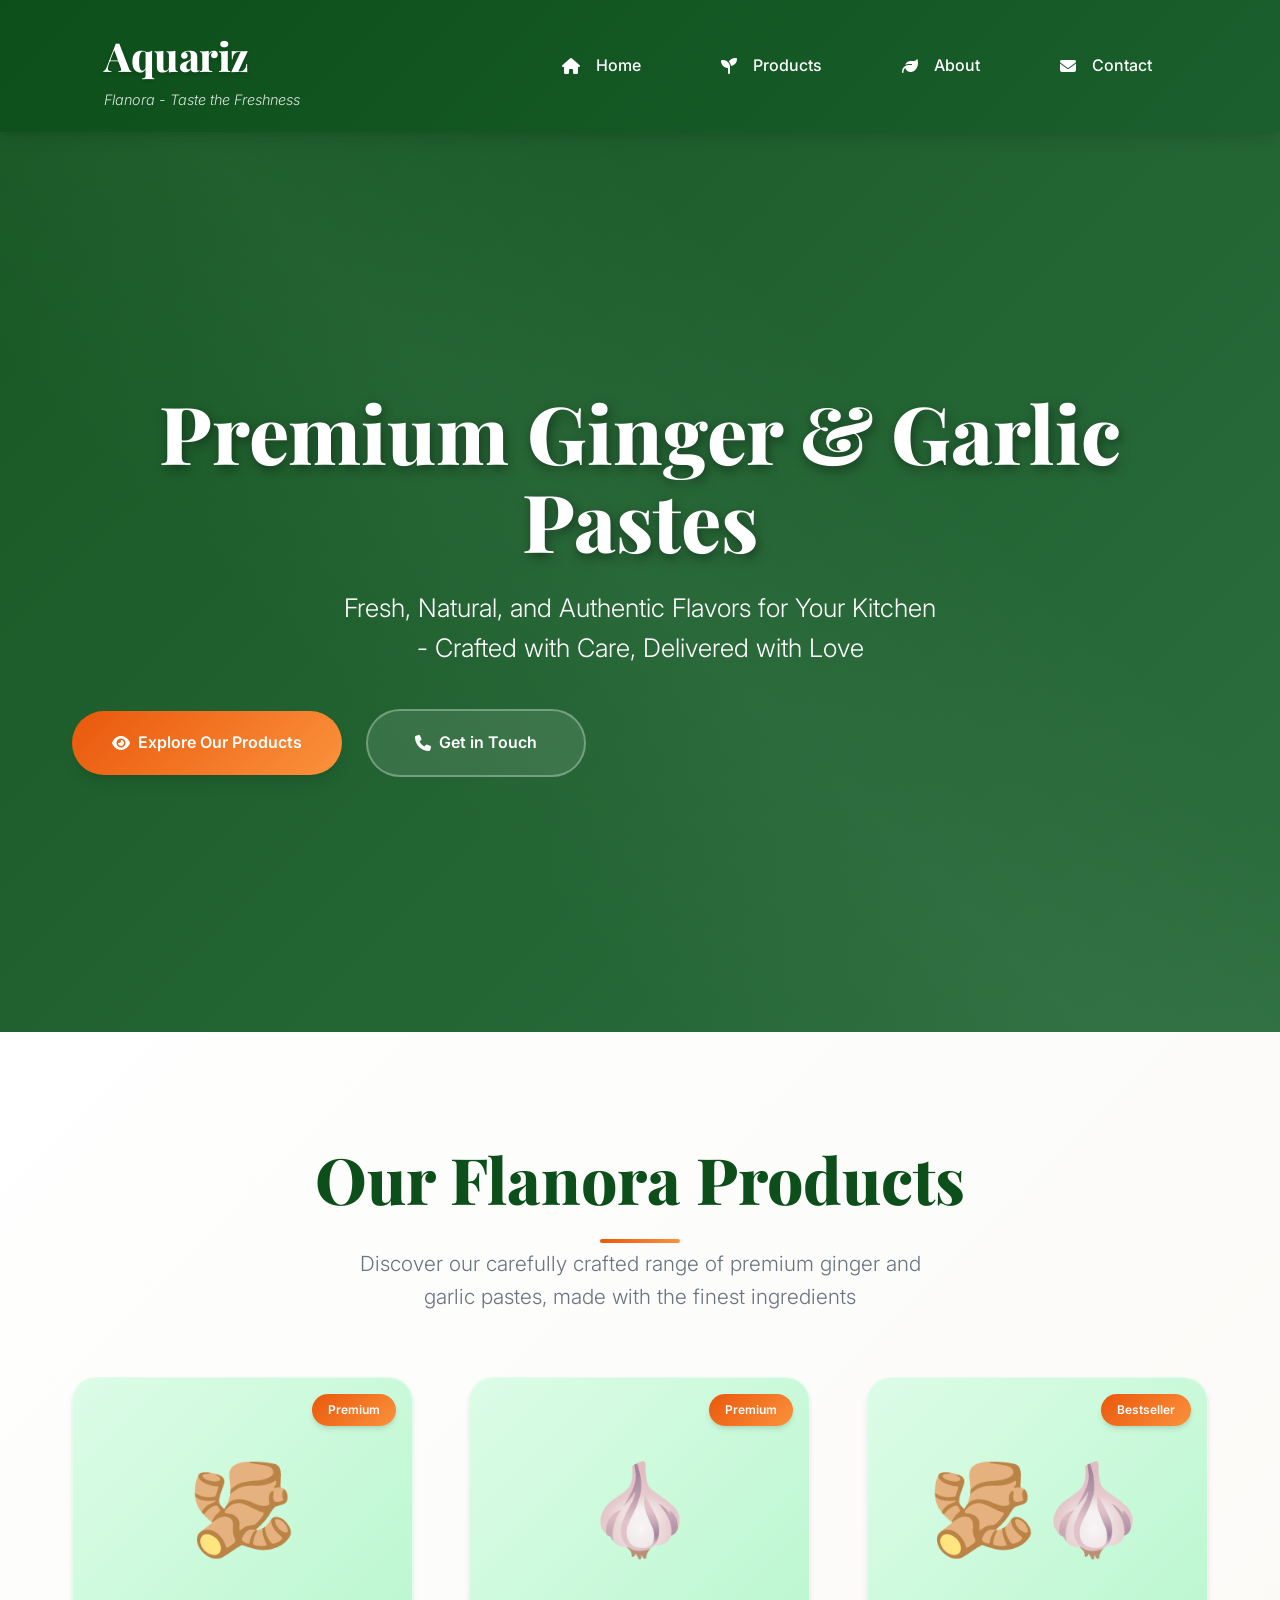
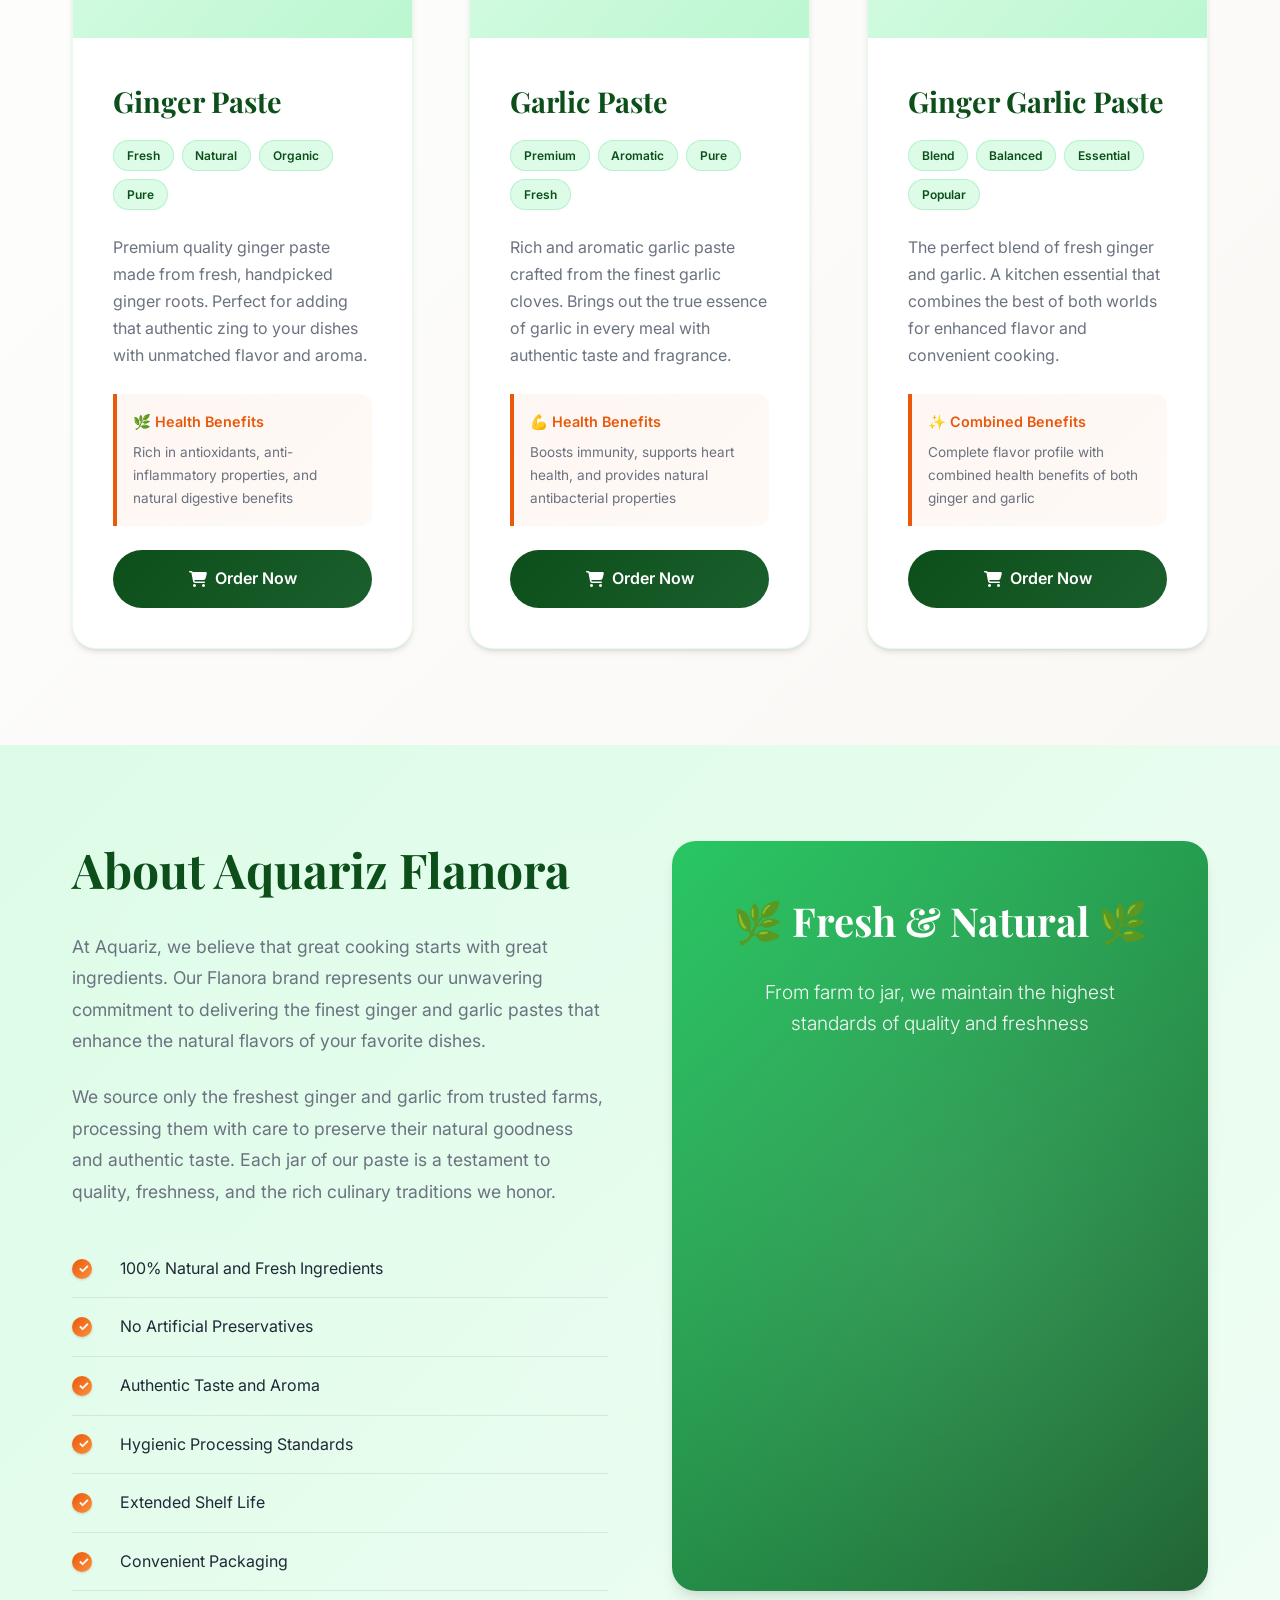
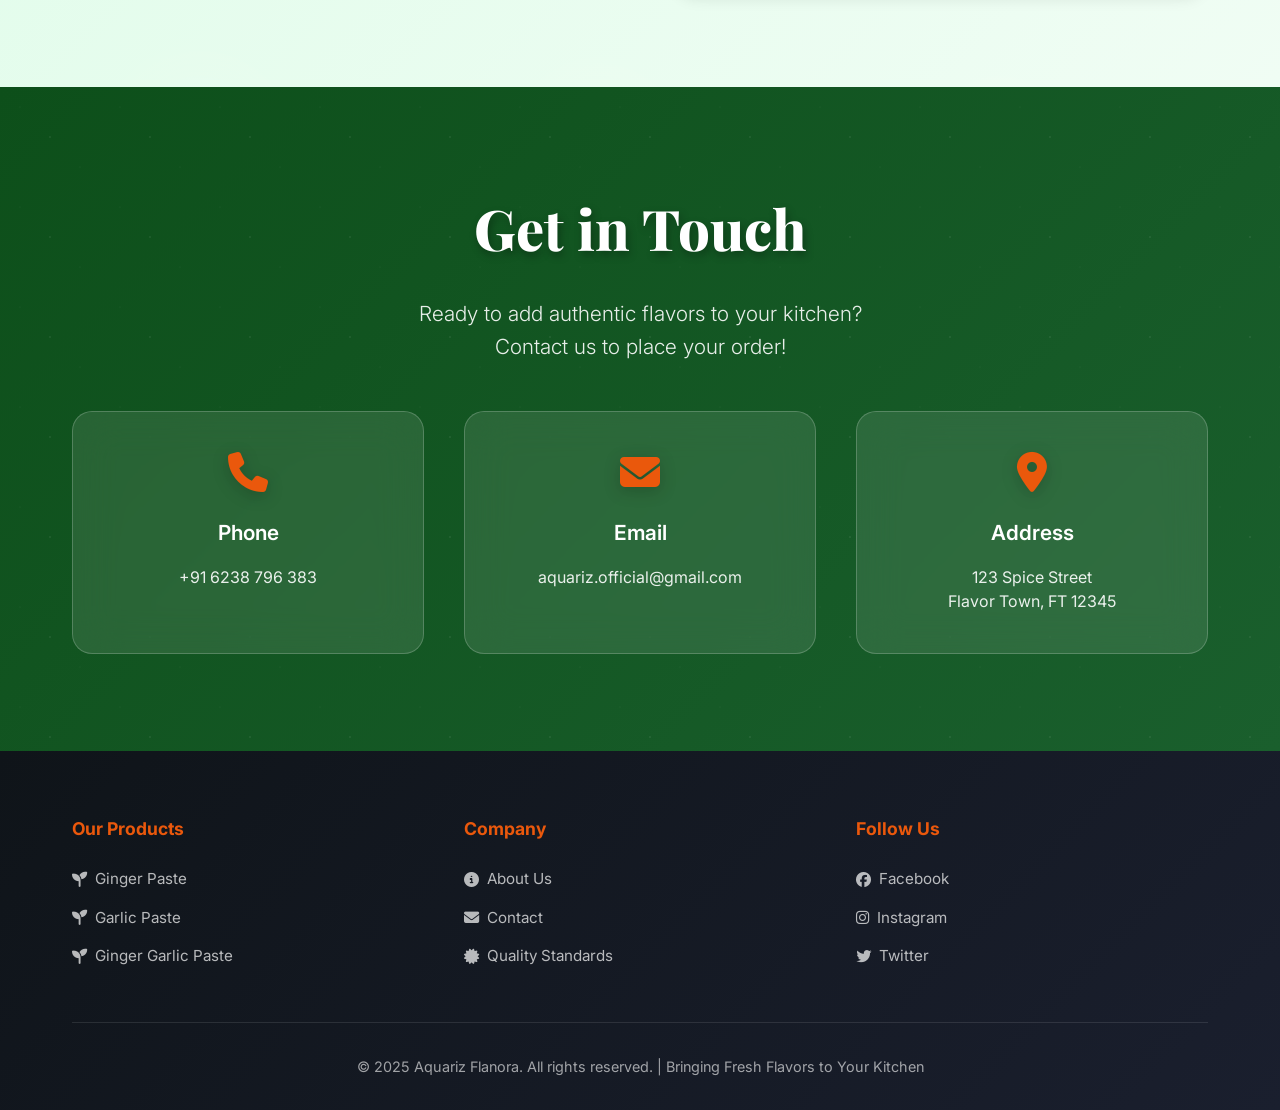
==== flanora/index.html @ c60a909b "v4" ====
<!DOCTYPE html>
<html lang="en">

<head>
    <meta charset="UTF-8">
    <meta name="viewport" content="width=device-width, initial-scale=1.0">
    <title>Aquariz Flanora - Premium Ginger & Garlic Pastes</title>
    <link
        href="https://fonts.googleapis.com/css2?family=Inter:wght@200;300;400;500;600;700;800&family=Playfair+Display:wght@400;500;600;700;800&display=swap"
        rel="stylesheet">
    <link rel="stylesheet" href="https://cdnjs.cloudflare.com/ajax/libs/font-awesome/6.5.0/css/all.min.css">
    <style>
        :root {
            --primary-green: #0d4f1a;
            --secondary-green: #1a5f2d;
            --accent-green: #22c55e;
            --light-green: #dcfce7;
            --accent-orange: #ea580c;
            --warm-orange: #fb923c;
            --warm-white: #fefffe;
            --cream: #faf8f5;
            --text-dark: #1f2937;
            --text-light: #6b7280;
            --text-muted: #9ca3af;
            --gold: #f59e0b;
            --shadow-xs: 0 1px 2px 0 rgba(0, 0, 0, 0.05);
            --shadow-sm: 0 1px 3px 0 rgba(0, 0, 0, 0.1), 0 1px 2px 0 rgba(0, 0, 0, 0.06);
            --shadow-md: 0 4px 6px -1px rgba(0, 0, 0, 0.1), 0 2px 4px -1px rgba(0, 0, 0, 0.06);
            --shadow-lg: 0 10px 15px -3px rgba(0, 0, 0, 0.1), 0 4px 6px -2px rgba(0, 0, 0, 0.05);
            --shadow-xl: 0 20px 25px -5px rgba(0, 0, 0, 0.1), 0 10px 10px -5px rgba(0, 0, 0, 0.04);
            --shadow-2xl: 0 25px 50px -12px rgba(0, 0, 0, 0.25);
            --shadow-glow: 0 0 15px rgba(34, 197, 94, 0.3);
        }

        * {
            margin: 0;
            padding: 0;
            box-sizing: border-box;
        }

        html {
            scroll-behavior: smooth;
        }

        body {
            font-family: 'Inter', -apple-system, BlinkMacSystemFont, 'Segoe UI', Roboto, sans-serif;
            font-size: 16px;
            line-height: 1.6;
            color: var(--text-dark);
            background-color: var(--warm-white);
            overflow-x: hidden;
            -webkit-font-smoothing: antialiased;
            -moz-osx-font-smoothing: grayscale;
        }

        .container {
            max-width: 1200px;
            margin: 0 auto;
            padding: 0 1rem;
        }

        /* Enhanced container sizing */
        @media (min-width: 640px) {
            .container {
                padding: 0 1.5rem;
            }
        }

        @media (min-width: 1024px) {
            .container {
                padding: 0 2rem;
            }
        }

        /* Premium Loading Screen */
        .loading-screen {
            position: fixed;
            top: 0;
            left: 0;
            width: 100vw;
            height: 100vh;
            background: linear-gradient(135deg, var(--primary-green), var(--secondary-green));
            display: flex;
            flex-direction: column;
            align-items: center;
            justify-content: center;
            z-index: 9999;
            transition: all 0.8s cubic-bezier(0.4, 0, 0.2, 1);
        }

        .loading-screen.hidden {
            opacity: 0;
            visibility: hidden;
            transform: scale(0.95);
        }

        .loading-content {
            text-align: center;
            transform: translateY(-20px);
        }

        .loading-logo {
            font-family: 'Playfair Display', serif;
            font-size: 3rem;
            font-weight: 800;
            color: white;
            margin-bottom: 0.5rem;
            animation: logoFloat 3s ease-in-out infinite;
        }

        .loading-tagline {
            font-size: 1.1rem;
            color: rgba(255, 255, 255, 0.9);
            margin-bottom: 2rem;
            font-style: italic;
            font-weight: 300;
        }

        .loading-spinner {
            width: 60px;
            height: 60px;
            border: 4px solid rgba(255, 255, 255, 0.2);
            border-top: 4px solid var(--accent-orange);
            border-radius: 50%;
            animation: spin 1s linear infinite;
            margin: 0 auto;
        }

        @keyframes spin {
            0% {
                transform: rotate(0deg);
            }

            100% {
                transform: rotate(360deg);
            }
        }

        @keyframes logoFloat {

            0%,
            100% {
                transform: translateY(0px);
            }

            50% {
                transform: translateY(-10px);
            }
        }

        /* Ultra-Premium Header */
        header {
            background: linear-gradient(135deg, var(--primary-green), var(--secondary-green));
            position: sticky;
            top: 0;
            z-index: 1000;
            box-shadow: var(--shadow-lg);
            backdrop-filter: blur(10px);
            transition: all 0.3s cubic-bezier(0.4, 0, 0.2, 1);
        }

        .header-container {
            display: flex;
            justify-content: space-between;
            align-items: center;
            padding: 1rem;
            min-height: 80px;
        }

        .logo-section {
            flex: 1;
            transition: transform 0.3s ease;
        }

        .logo-section:hover {
            transform: scale(1.02);
        }

        .logo {
            font-family: 'Playfair Display', serif;
            font-size: 1.8rem;
            font-weight: 800;
            color: white;
            text-decoration: none;
            letter-spacing: -0.5px;
            transition: all 0.3s ease;
            text-shadow: 0 2px 4px rgba(0, 0, 0, 0.2);
        }

        .brand-tagline {
            font-size: 0.7rem;
            color: rgba(255, 255, 255, 0.85);
            font-weight: 300;
            margin-top: 0.2rem;
            line-height: 1.2;
            font-style: italic;
        }

        /* Advanced Mobile Navigation */
        .nav-toggle {
            display: flex;
            flex-direction: column;
            justify-content: space-between;
            width: 32px;
            height: 24px;
            background: none;
            border: none;
            cursor: pointer;
            padding: 0;
            z-index: 1001;
            transition: transform 0.3s ease;
        }

        .nav-toggle:hover {
            transform: scale(1.1);
        }

        .nav-toggle span {
            display: block;
            height: 3px;
            width: 100%;
            background: white;
            border-radius: 3px;
            transition: all 0.3s cubic-bezier(0.4, 0, 0.2, 1);
            transform-origin: center;
        }

        .nav-toggle.active span:nth-child(1) {
            transform: rotate(45deg) translate(6px, 6px);
        }

        .nav-toggle.active span:nth-child(2) {
            opacity: 0;
            transform: scale(0);
        }

        .nav-toggle.active span:nth-child(3) {
            transform: rotate(-45deg) translate(6px, -6px);
        }

        .nav-menu {
            position: fixed;
            top: 0;
            right: -100%;
            width: 100%;
            height: 100vh;
            background: linear-gradient(135deg, var(--primary-green), var(--secondary-green));
            display: flex;
            flex-direction: column;
            justify-content: center;
            align-items: center;
            list-style: none;
            transition: right 0.4s cubic-bezier(0.4, 0, 0.2, 1);
            z-index: 1000;
        }

        .nav-menu.active {
            right: 0;
        }

        .nav-menu li {
            margin: 2rem 0;
            opacity: 0;
            transform: translateX(50px);
            transition: all 0.3s ease;
        }

        .nav-menu.active li {
            opacity: 1;
            transform: translateX(0);
        }

        .nav-menu.active li:nth-child(1) {
            transition-delay: 0.1s;
        }

        .nav-menu.active li:nth-child(2) {
            transition-delay: 0.2s;
        }

        .nav-menu.active li:nth-child(3) {
            transition-delay: 0.3s;
        }

        .nav-menu.active li:nth-child(4) {
            transition-delay: 0.4s;
        }

        .nav-menu a {
            color: white;
            text-decoration: none;
            font-size: 1.5rem;
            font-weight: 500;
            padding: 1rem 2rem;
            border-radius: 16px;
            transition: all 0.3s ease;
            display: flex;
            align-items: center;
            gap: 1rem;
            position: relative;
            overflow: hidden;
        }

        .nav-menu a::before {
            content: '';
            position: absolute;
            top: 0;
            left: -100%;
            width: 100%;
            height: 100%;
            background: linear-gradient(90deg, transparent, rgba(255, 255, 255, 0.1), transparent);
            transition: left 0.5s ease;
        }

        .nav-menu a:hover::before {
            left: 100%;
        }

        .nav-menu a:hover {
            background: rgba(255, 255, 255, 0.1);
            transform: translateX(10px) scale(1.05);
            box-shadow: var(--shadow-glow);
        }

        /* Desktop Navigation */
        @media (min-width: 1024px) {
            .header-container {
                padding: 1.5rem 2rem;
            }

            .logo {
                font-size: 2.5rem;
            }

            .brand-tagline {
                font-size: 0.9rem;
            }

            .nav-toggle {
                display: none;
            }

            .nav-menu {
                position: static;
                width: auto;
                height: auto;
                background: none;
                flex-direction: row;
                justify-content: flex-end;
                gap: 2rem;
            }

            .nav-menu li {
                margin: 0;
                opacity: 1;
                transform: none;
            }

            .nav-menu a {
                font-size: 1rem;
                padding: 0.8rem 1.5rem;
            }

            .nav-menu a:hover {
                transform: translateY(-2px);
            }
        }

        /* Hero Section - Ultra Premium */
        .hero {
            background: linear-gradient(135deg, rgba(13, 79, 26, 0.95), rgba(26, 95, 45, 0.9)),
                url('data:image/svg+xml,<svg xmlns="http://www.w3.org/2000/svg" viewBox="0 0 1200 800"><defs><radialGradient id="hero1" cx="30%" cy="30%" r="40%"><stop offset="0%" style="stop-color:%23ffffff;stop-opacity:0.2" /><stop offset="100%" style="stop-color:%23ffffff;stop-opacity:0" /></radialGradient><radialGradient id="hero2" cx="70%" cy="70%" r="50%"><stop offset="0%" style="stop-color:%23ffffff;stop-opacity:0.15" /><stop offset="100%" style="stop-color:%23ffffff;stop-opacity:0" /></radialGradient><pattern id="organic" width="200" height="200" patternUnits="userSpaceOnUse"><circle cx="100" cy="100" r="2" fill="%23ffffff" opacity="0.1"/><circle cx="50" cy="50" r="1.5" fill="%23ffffff" opacity="0.08"/><circle cx="150" cy="150" r="1.5" fill="%23ffffff" opacity="0.08"/><circle cx="30" cy="170" r="1" fill="%23ffffff" opacity="0.06"/><circle cx="170" cy="30" r="1" fill="%23ffffff" opacity="0.06"/></pattern></defs><rect width="1200" height="800" fill="%23dcfce7"/><rect fill="url(%23organic)" width="1200" height="800"/><ellipse cx="300" cy="200" rx="150" ry="120" fill="url(%23hero1)"/><ellipse cx="900" cy="600" rx="200" ry="160" fill="url(%23hero2)"/><ellipse cx="1100" cy="300" rx="100" ry="80" fill="url(%23hero1)"/></svg>');
            background-size: cover;
            background-position: center;
            color: white;
            min-height: 100vh;
            display: flex;
            align-items: center;
            position: relative;
            overflow: hidden;
        }

        .hero::before {
            content: '';
            position: absolute;
            top: 0;
            left: 0;
            right: 0;
            bottom: 0;
            background: linear-gradient(45deg, transparent 30%, rgba(255, 255, 255, 0.03) 50%, transparent 70%);
            animation: heroShimmer 6s infinite ease-in-out;
        }

        @keyframes heroShimmer {
            0% {
                transform: translateX(-100%) skewX(-15deg);
            }

            100% {
                transform: translateX(100%) skewX(-15deg);
            }
        }

        .hero-content {
            position: relative;
            z-index: 2;
            text-align: center;
            padding: 2rem 0;
        }

        .hero-title {
            font-family: 'Playfair Display', serif;
            font-size: 2.8rem;
            font-weight: 800;
            margin-bottom: 1.5rem;
            line-height: 1.1;
            text-shadow: 2px 4px 12px rgba(0, 0, 0, 0.4);
            animation: fadeInUp 1.2s cubic-bezier(0.4, 0, 0.2, 1);
        }

        .hero-subtitle {
            font-size: 1.2rem;
            font-weight: 300;
            margin-bottom: 2.5rem;
            opacity: 0.95;
            line-height: 1.6;
            max-width: 600px;
            margin-left: auto;
            margin-right: auto;
            animation: fadeInUp 1.2s cubic-bezier(0.4, 0, 0.2, 1) 0.3s both;
        }

        @keyframes fadeInUp {
            from {
                opacity: 0;
                transform: translateY(50px);
            }

            to {
                opacity: 1;
                transform: translateY(0);
            }
        }

        .hero-buttons {
            display: flex;
            flex-direction: column;
            gap: 1rem;
            align-items: center;
            animation: fadeInUp 1.2s cubic-bezier(0.4, 0, 0.2, 1) 0.6s both;
        }

        .btn {
            display: inline-flex;
            align-items: center;
            justify-content: center;
            gap: 0.5rem;
            padding: 1.2rem 2.5rem;
            border-radius: 50px;
            text-decoration: none;
            font-weight: 600;
            font-size: 1rem;
            transition: all 0.3s cubic-bezier(0.4, 0, 0.2, 1);
            min-width: 220px;
            text-align: center;
            position: relative;
            overflow: hidden;
        }

        .btn::before {
            content: '';
            position: absolute;
            top: 0;
            left: -100%;
            width: 100%;
            height: 100%;
            background: linear-gradient(90deg, transparent, rgba(255, 255, 255, 0.2), transparent);
            transition: left 0.5s ease;
        }

        .btn:hover::before {
            left: 100%;
        }

        .btn-primary {
            background: linear-gradient(135deg, var(--accent-orange), var(--warm-orange));
            color: white;
            box-shadow: var(--shadow-lg);
        }

        .btn-primary:hover {
            transform: translateY(-4px);
            box-shadow: var(--shadow-2xl);
        }

        .btn-secondary {
            background: rgba(255, 255, 255, 0.1);
            color: white;
            border: 2px solid rgba(255, 255, 255, 0.3);
            backdrop-filter: blur(15px);
        }

        .btn-secondary:hover {
            background: rgba(255, 255, 255, 0.2);
            transform: translateY(-4px);
            box-shadow: var(--shadow-lg);
        }

        /* Responsive Hero */
        @media (min-width: 640px) {
            .hero-title {
                font-size: 3.8rem;
            }

            .hero-subtitle {
                font-size: 1.4rem;
            }

            .hero-buttons {
                flex-direction: row;
                gap: 1.5rem;
            }
        }

        @media (min-width: 1024px) {
            .hero-title {
                font-size: 5rem;
            }

            .hero-subtitle {
                font-size: 1.6rem;
            }
        }

        /* Ultra-Premium Products Section */
        .products {
            padding: 5rem 0;
            background: linear-gradient(135deg, var(--warm-white) 0%, var(--cream) 100%);
            position: relative;
        }

        .products::before {
            content: '';
            position: absolute;
            top: 0;
            left: 0;
            right: 0;
            bottom: 0;
            background: url('data:image/svg+xml,<svg xmlns="http://www.w3.org/2000/svg" viewBox="0 0 100 100"><circle cx="50" cy="50" r="0.5" fill="%23dcfce7" opacity="0.5"/></svg>');
            background-size: 100px 100px;
            pointer-events: none;
        }

        .section-header {
            text-align: center;
            margin-bottom: 4rem;
            position: relative;
            z-index: 2;
        }

        .section-title {
            font-family: 'Playfair Display', serif;
            font-size: 2.8rem;
            font-weight: 800;
            color: var(--primary-green);
            margin-bottom: 1rem;
            position: relative;
            display: inline-block;
        }

        .section-title::after {
            content: '';
            position: absolute;
            bottom: -12px;
            left: 50%;
            transform: translateX(-50%);
            width: 80px;
            height: 4px;
            background: linear-gradient(90deg, var(--accent-orange), var(--warm-orange));
            border-radius: 2px;
        }

        .section-subtitle {
            font-size: 1.2rem;
            color: var(--text-light);
            font-weight: 300;
            line-height: 1.6;
            max-width: 600px;
            margin: 0 auto;
        }

        .product-grid {
            display: grid;
            grid-template-columns: 1fr;
            gap: 2.5rem;
            margin-top: 4rem;
            position: relative;
            z-index: 2;
        }

        .product-card {
            background: white;
            border-radius: 24px;
            padding: 0;
            box-shadow: var(--shadow-md);
            transition: all 0.4s cubic-bezier(0.4, 0, 0.2, 1);
            overflow: hidden;
            border: 1px solid rgba(220, 252, 231, 0.8);
            position: relative;
            transform: translateY(0);
        }

        .product-card::before {
            content: '';
            position: absolute;
            top: 0;
            left: 0;
            right: 0;
            bottom: 0;
            background: linear-gradient(45deg, transparent 30%, rgba(255, 255, 255, 0.8) 50%, transparent 70%);
            opacity: 0;
            transition: opacity 0.4s ease;
        }

        .product-card:hover {
            transform: translateY(-15px) scale(1.02);
            box-shadow: var(--shadow-2xl);
        }

        .product-card:hover::before {
            opacity: 1;
        }

        .product-image {
            height: 220px;
            background: linear-gradient(135deg, var(--light-green), #bbf7d0);
            display: flex;
            align-items: center;
            justify-content: center;
            font-size: 4.5rem;
            position: relative;
            overflow: hidden;
        }

        .product-image::after {
            content: '';
            position: absolute;
            top: 0;
            left: 0;
            right: 0;
            bottom: 0;
            background: radial-gradient(circle at center, rgba(255, 255, 255, 0.1) 0%, transparent 70%);
            opacity: 0;
            transition: opacity 0.3s ease;
        }

        .product-card:hover .product-image::after {
            opacity: 1;
        }

        .quality-badge {
            position: absolute;
            top: 1rem;
            right: 1rem;
            background: linear-gradient(135deg, var(--accent-orange), var(--warm-orange));
            color: white;
            padding: 0.4rem 1rem;
            border-radius: 20px;
            font-size: 0.75rem;
            font-weight: 600;
            z-index: 3;
            box-shadow: var(--shadow-md);
            animation: badgePulse 2s infinite;
        }

        @keyframes badgePulse {

            0%,
            100% {
                transform: scale(1);
            }

            50% {
                transform: scale(1.05);
            }
        }

        .product-content {
            padding: 2.5rem;
        }

        .product-card h3 {
            font-family: 'Playfair Display', serif;
            font-size: 1.8rem;
            font-weight: 700;
            color: var(--primary-green);
            margin-bottom: 1rem;
        }

        .product-features {
            display: flex;
            gap: 0.5rem;
            margin-bottom: 1.5rem;
            flex-wrap: wrap;
        }

        .feature-tag {
            background: var(--light-green);
            color: var(--primary-green);
            padding: 0.3rem 0.8rem;
            border-radius: 20px;
            font-size: 0.75rem;
            font-weight: 600;
            border: 1px solid rgba(34, 197, 94, 0.2);
            transition: all 0.3s ease;
        }

        .feature-tag:hover {
            background: var(--accent-green);
            color: white;
            transform: scale(1.05);
        }

        .product-card p {
            color: var(--text-light);
            line-height: 1.7;
            margin-bottom: 1.5rem;
            font-size: 1rem;
        }

        .ingredient-highlight {
            background: linear-gradient(135deg, rgba(234, 88, 12, 0.05), rgba(251, 146, 60, 0.05));
            border-left: 4px solid var(--accent-orange);
            padding: 1rem;
            margin: 1.5rem 0;
            border-radius: 0 12px 12px 0;
            transition: all 0.3s ease;
        }

        .ingredient-highlight:hover {
            background: linear-gradient(135deg, rgba(234, 88, 12, 0.1), rgba(251, 146, 60, 0.1));
            transform: translateX(5px);
        }

        .ingredient-highlight h5 {
            color: var(--accent-orange);
            font-weight: 600;
            margin-bottom: 0.5rem;
            font-size: 0.9rem;
        }

        .ingredient-highlight p {
            font-size: 0.85rem;
            color: var(--text-light);
            margin: 0;
        }

        .btn-product {
            background: linear-gradient(135deg, var(--primary-green), var(--secondary-green));
            color: white;
            padding: 1rem 2rem;
            border-radius: 50px;
            text-decoration: none;
            font-weight: 600;
            font-size: 1rem;
            transition: all 0.3s cubic-bezier(0.4, 0, 0.2, 1);
            display: inline-flex;
            align-items: center;
            gap: 0.5rem;
            width: 100%;
            justify-content: center;
            position: relative;
            overflow: hidden;
        }

        .btn-product::before {
            content: '';
            position: absolute;
            top: 0;
            left: -100%;
            width: 100%;
            height: 100%;
            background: linear-gradient(90deg, transparent, rgba(255, 255, 255, 0.2), transparent);
            transition: left 0.5s ease;
        }

        .btn-product:hover::before {
            left: 100%;
        }

        .btn-product:hover {
            transform: translateY(-3px);
            box-shadow: var(--shadow-lg);
        }

        /* Responsive Products */
        @media (min-width: 768px) {
            .products {
                padding: 6rem 0;
            }

            .product-grid {
                grid-template-columns: repeat(2, 1fr);
                gap: 3rem;
            }

            .product-image {
                height: 240px;
                font-size: 5rem;
            }

            .section-title {
                font-size: 3.5rem;
            }

            .section-subtitle {
                font-size: 1.3rem;
            }
        }

        @media (min-width: 1024px) {
            .product-grid {
                grid-template-columns: repeat(3, 1fr);
                gap: 3.5rem;
            }

            .product-image {
                height: 260px;
                font-size: 5.5rem;
            }

            .section-title {
                font-size: 4rem;
            }
        }

        /* Premium About Section */
        .about {
            padding: 5rem 0;
            background: linear-gradient(135deg, var(--light-green) 0%, #f0fdf4 100%);
            position: relative;
        }

        .about::before {
            content: '';
            position: absolute;
            top: 0;
            left: 0;
            right: 0;
            bottom: 0;
            background: url('data:image/svg+xml,<svg xmlns="http://www.w3.org/2000/svg" viewBox="0 0 200 200"><defs><radialGradient id="about-bg" cx="50%" cy="50%" r="50%"><stop offset="0%" style="stop-color:%23ffffff;stop-opacity:0.1" /><stop offset="100%" style="stop-color:%23ffffff;stop-opacity:0" /></radialGradient></defs><circle cx="100" cy="100" r="80" fill="url(%23about-bg)"/></svg>');
            background-size: 400px 400px;
            opacity: 0.5;
        }

        .about-content {
            display: grid;
            grid-template-columns: 1fr;
            gap: 3rem;
            position: relative;
            z-index: 2;
        }

        .about-text h3 {
            font-family: 'Playfair Display', serif;
            font-size: 2.5rem;
            color: var(--primary-green);
            margin-bottom: 2rem;
            line-height: 1.2;
        }

        .about-text p {
            font-size: 1.1rem;
            color: var(--text-light);
            line-height: 1.8;
            margin-bottom: 1.5rem;
        }

        .features-list {
            list-style: none;
            margin-top: 2rem;
        }

        .features-list li {
            padding: 1rem 0;
            position: relative;
            padding-left: 3rem;
            font-size: 1rem;
            color: var(--text-dark);
            border-bottom: 1px solid rgba(13, 79, 26, 0.1);
            transition: all 0.3s ease;
        }

        .features-list li:hover {
            background: rgba(255, 255, 255, 0.5);
            padding-left: 3.5rem;
        }

        .features-list li:before {
            content: "";
            position: absolute;
            left: 0;
            top: 50%;
            transform: translateY(-50%);
            width: 20px;
            height: 20px;
            background: linear-gradient(135deg, var(--accent-orange), var(--warm-orange));
            border-radius: 50%;
            box-shadow: var(--shadow-sm);
        }

        .features-list li:after {
            content: "✓";
            position: absolute;
            left: 6px;
            top: 50%;
            transform: translateY(-50%);
            color: white;
            font-weight: bold;
            font-size: 0.8rem;
        }

        .about-visual {
            background: linear-gradient(135deg, var(--accent-green), var(--secondary-green));
            border-radius: 24px;
            padding: 3rem;
            text-align: center;
            color: white;
            position: relative;
            overflow: hidden;
            box-shadow: var(--shadow-lg);
        }

        .about-visual::before {
            content: '';
            position: absolute;
            top: -50%;
            left: -50%;
            width: 200%;
            height: 200%;
            background: radial-gradient(circle, rgba(255, 255, 255, 0.1) 0%, transparent 70%);
            animation: visualPulse 6s ease-in-out infinite;
        }

        @keyframes visualPulse {

            0%,
            100% {
                opacity: 0.3;
                transform: scale(1);
            }

            50% {
                opacity: 0.6;
                transform: scale(1.1);
            }
        }

        .about-visual h4 {
            font-family: 'Playfair Display', serif;
            font-size: 2.5rem;
            margin-bottom: 1.5rem;
            position: relative;
            z-index: 2;
        }

        .about-visual p {
            font-size: 1.2rem;
            font-weight: 300;
            position: relative;
            z-index: 2;
            opacity: 0.95;
        }

        /* Responsive About */
        @media (min-width: 768px) {
            .about {
                padding: 6rem 0;
            }

            .about-content {
                grid-template-columns: 1fr 1fr;
                gap: 4rem;
            }

            .about-text h3 {
                font-size: 3rem;
            }
        }

        /* Ultra-Premium Contact Section */
        .contact {
            padding: 5rem 0;
            background: linear-gradient(135deg, var(--primary-green) 0%, var(--secondary-green) 100%);
            color: white;
            position: relative;
            overflow: hidden;
        }

        .contact::before {
            content: '';
            position: absolute;
            top: 0;
            left: 0;
            right: 0;
            bottom: 0;
            background: url('data:image/svg+xml,<svg xmlns="http://www.w3.org/2000/svg" viewBox="0 0 100 100"><circle cx="50" cy="50" r="1" fill="white" opacity="0.08"/><circle cx="20" cy="20" r="0.5" fill="white" opacity="0.06"/><circle cx="80" cy="80" r="0.5" fill="white" opacity="0.06"/></svg>');
            background-size: 100px 100px;
            animation: contactBg 20s linear infinite;
        }

        @keyframes contactBg {
            0% {
                transform: translate(0, 0);
            }

            100% {
                transform: translate(100px, 100px);
            }
        }

        .contact-content {
            position: relative;
            z-index: 2;
            text-align: center;
        }

        .contact-title {
            font-family: 'Playfair Display', serif;
            font-size: 3rem;
            font-weight: 800;
            margin-bottom: 1.5rem;
            text-shadow: 2px 4px 8px rgba(0, 0, 0, 0.3);
        }

        .contact-subtitle {
            font-size: 1.2rem;
            margin-bottom: 3rem;
            opacity: 0.9;
            font-weight: 300;
            max-width: 500px;
            margin-left: auto;
            margin-right: auto;
        }

        .contact-grid {
            display: grid;
            grid-template-columns: 1fr;
            gap: 2rem;
            margin-top: 3rem;
        }

        .contact-card {
            background: rgba(255, 255, 255, 0.1);
            backdrop-filter: blur(20px);
            border-radius: 20px;
            padding: 2.5rem;
            border: 1px solid rgba(255, 255, 255, 0.2);
            transition: all 0.3s cubic-bezier(0.4, 0, 0.2, 1);
            text-align: center;
            position: relative;
            overflow: hidden;
        }

        .contact-card::before {
            content: '';
            position: absolute;
            top: 0;
            left: -100%;
            width: 100%;
            height: 100%;
            background: linear-gradient(90deg, transparent, rgba(255, 255, 255, 0.1), transparent);
            transition: left 0.5s ease;
        }

        .contact-card:hover::before {
            left: 100%;
        }

        .contact-card:hover {
            transform: translateY(-8px);
            background: rgba(255, 255, 255, 0.15);
            box-shadow: var(--shadow-lg);
        }

        .contact-card i {
            font-size: 2.5rem;
            color: var(--accent-orange);
            margin-bottom: 1.5rem;
            filter: drop-shadow(0 4px 8px rgba(0, 0, 0, 0.2));
        }

        .contact-card h4 {
            font-size: 1.3rem;
            margin-bottom: 1rem;
            font-weight: 600;
        }

        .contact-card p {
            font-size: 1rem;
            opacity: 0.9;
            line-height: 1.5;
        }

        /* Responsive Contact */
        @media (min-width: 640px) {
            .contact-grid {
                grid-template-columns: repeat(2, 1fr);
            }
        }

        @media (min-width: 1024px) {
            .contact {
                padding: 6rem 0;
            }

            .contact-title {
                font-size: 3.5rem;
            }

            .contact-subtitle {
                font-size: 1.3rem;
            }

            .contact-grid {
                grid-template-columns: repeat(3, 1fr);
                gap: 2.5rem;
            }
        }

        /* Premium Footer */
        footer {
            background: linear-gradient(135deg, #0f1419, #1a1f2e);
            color: white;
            padding: 4rem 0 2rem;
            position: relative;
        }

        .footer-content {
            display: grid;
            grid-template-columns: 1fr;
            gap: 2.5rem;
            margin-bottom: 2.5rem;
        }

        .footer-section h4 {
            color: var(--accent-orange);
            margin-bottom: 1.5rem;
            font-weight: 700;
            font-size: 1.1rem;
        }

        .footer-section ul {
            list-style: none;
        }

        .footer-section ul li {
            margin-bottom: 0.8rem;
        }

        .footer-section ul li a {
            color: rgba(255, 255, 255, 0.7);
            text-decoration: none;
            transition: all 0.3s ease;
            font-size: 0.95rem;
            display: inline-flex;
            align-items: center;
            gap: 0.5rem;
        }

        .footer-section ul li a:hover {
            color: white;
            transform: translateX(5px);
        }

        .footer-bottom {
            border-top: 1px solid rgba(255, 255, 255, 0.1);
            padding-top: 2rem;
            text-align: center;
            font-size: 0.9rem;
            color: rgba(255, 255, 255, 0.6);
        }

        /* Responsive Footer */
        @media (min-width: 768px) {
            .footer-content {
                grid-template-columns: repeat(3, 1fr);
            }
        }

        /* Scroll animations */
        .scroll-reveal {
            opacity: 0;
            transform: translateY(40px);
            transition: all 0.8s cubic-bezier(0.4, 0, 0.2, 1);
        }

        .scroll-reveal.revealed {
            opacity: 1;
            transform: translateY(0);
        }

        /* Performance optimizations */
        .product-card,
        .contact-card,
        .btn {
            will-change: transform;
        }

        /* Accessibility improvements */
        @media (prefers-reduced-motion: reduce) {

            *,
            *::before,
            *::after {
                animation-duration: 0.01ms !important;
                animation-iteration-count: 1 !important;
                transition-duration: 0.01ms !important;
            }
        }

        /* Enhanced touch targets for mobile */
        @media (max-width: 768px) {

            .btn,
            .btn-product,
            .nav-menu a,
            .feature-tag {
                min-height: 44px;
                min-width: 44px;
            }
        }

        /* Floating action button for mobile */
        .fab-contact {
            position: fixed;
            bottom: 2rem;
            right: 2rem;
            width: 60px;
            height: 60px;
            background: linear-gradient(135deg, var(--accent-orange), var(--warm-orange));
            border-radius: 50%;
            display: flex;
            align-items: center;
            justify-content: center;
            color: white;
            font-size: 1.5rem;
            box-shadow: var(--shadow-lg);
            z-index: 100;
            transition: all 0.3s ease;
            animation: fabPulse 2s infinite;
        }

        .fab-contact:hover {
            transform: scale(1.1);
            box-shadow: var(--shadow-2xl);
        }

        @keyframes fabPulse {

            0%,
            100% {
                transform: scale(1);
            }

            50% {
                transform: scale(1.05);
            }
        }

        @media (min-width: 1024px) {
            .fab-contact {
                display: none;
            }
        }
    </style>
</head>

<body>
    <!-- Premium Loading Screen -->
    <div class="loading-screen" id="loadingScreen">
        <div class="loading-content">
            <div class="loading-logo">Flanora</div>
            <div class="loading-tagline">Taste the Freshness</div>
            <div class="loading-spinner"></div>
        </div>
    </div>

    <!-- Ultra-Premium Header -->
    <header>
        <div class="container">
            <div class="header-container">
                <div class="logo-section">
                    <a href="#home" class="logo">Aquariz</a>
                    <div class="brand-tagline">Flanora - Taste the Freshness</div>
                </div>

                <button class="nav-toggle" id="navToggle" aria-label="Toggle navigation">
                    <span></span>
                    <span></span>
                    <span></span>
                </button>

                <nav>
                    <ul class="nav-menu" id="navMenu">
                        <li><a href="../index.html"><i class="fas fa-home"></i> Home</a></li>
                        <li><a href="#products"><i class="fas fa-seedling"></i> Products</a></li>
                        <li><a href="#about"><i class="fas fa-leaf"></i> About</a></li>
                        <li><a href="#contact"><i class="fas fa-envelope"></i> Contact</a></li>
                    </ul>
                </nav>
            </div>
        </div>
    </header>

    <!-- Hero Section -->
    <section class="hero" id="home">
        <div class="container">
            <div class="hero-content">
                <h1 class="hero-title">Premium Ginger & Garlic Pastes</h1>
                <p class="hero-subtitle">Fresh, Natural, and Authentic Flavors for Your Kitchen - Crafted with Care,
                    Delivered with Love</p>
                <div class="hero-buttons">
                    <a href="#products" class="btn btn-primary">
                        <i class="fas fa-eye"></i> Explore Our Products
                    </a>
                    <a href="#contact" class="btn btn-secondary">
                        <i class="fas fa-phone"></i> Get in Touch
                    </a>
                </div>
            </div>
        </div>
    </section>

    <!-- Ultra-Premium Products Section -->
    <section class="products" id="products">
        <div class="container">
            <div class="section-header scroll-reveal">
                <h2 class="section-title">Our Flanora Products</h2>
                <p class="section-subtitle">Discover our carefully crafted range of premium ginger and garlic pastes,
                    made with the finest ingredients</p>
            </div>

            <div class="product-grid">
                <div class="product-card scroll-reveal">
                    <div class="quality-badge">Premium</div>
                    <div class="product-image">🫚</div>
                    <div class="product-content">
                        <h3>Ginger Paste</h3>
                        <div class="product-features">
                            <span class="feature-tag">Fresh</span>
                            <span class="feature-tag">Natural</span>
                            <span class="feature-tag">Organic</span>
                            <span class="feature-tag">Pure</span>
                        </div>
                        <p>Premium quality ginger paste made from fresh, handpicked ginger roots. Perfect for adding
                            that authentic zing to your dishes with unmatched flavor and aroma.</p>

                        <div class="ingredient-highlight">
                            <h5>🌿 Health Benefits</h5>
                            <p>Rich in antioxidants, anti-inflammatory properties, and natural digestive benefits</p>
                        </div>

                        <a href="#contact" class="btn-product">
                            <i class="fas fa-shopping-cart"></i> Order Now
                        </a>
                    </div>
                </div>

                <div class="product-card scroll-reveal">
                    <div class="quality-badge">Premium</div>
                    <div class="product-image">🧄</div>
                    <div class="product-content">
                        <h3>Garlic Paste</h3>
                        <div class="product-features">
                            <span class="feature-tag">Premium</span>
                            <span class="feature-tag">Aromatic</span>
                            <span class="feature-tag">Pure</span>
                            <span class="feature-tag">Fresh</span>
                        </div>
                        <p>Rich and aromatic garlic paste crafted from the finest garlic cloves. Brings out the true
                            essence of garlic in every meal with authentic taste and fragrance.</p>

                        <div class="ingredient-highlight">
                            <h5>💪 Health Benefits</h5>
                            <p>Boosts immunity, supports heart health, and provides natural antibacterial properties</p>
                        </div>

                        <a href="#contact" class="btn-product">
                            <i class="fas fa-shopping-cart"></i> Order Now
                        </a>
                    </div>
                </div>

                <div class="product-card scroll-reveal">
                    <div class="quality-badge">Bestseller</div>
                    <div class="product-image">🫚🧄</div>
                    <div class="product-content">
                        <h3>Ginger Garlic Paste</h3>
                        <div class="product-features">
                            <span class="feature-tag">Blend</span>
                            <span class="feature-tag">Balanced</span>
                            <span class="feature-tag">Essential</span>
                            <span class="feature-tag">Popular</span>
                        </div>
                        <p>The perfect blend of fresh ginger and garlic. A kitchen essential that combines the best of
                            both worlds for enhanced flavor and convenient cooking.</p>

                        <div class="ingredient-highlight">
                            <h5>✨ Combined Benefits</h5>
                            <p>Complete flavor profile with combined health benefits of both ginger and garlic</p>
                        </div>

                        <a href="#contact" class="btn-product">
                            <i class="fas fa-shopping-cart"></i> Order Now
                        </a>
                    </div>
                </div>
            </div>
        </div>
    </section>

    <!-- Premium About Section -->
    <section class="about" id="about">
        <div class="container">
            <div class="about-content scroll-reveal">
                <div class="about-text">
                    <h3>About Aquariz Flanora</h3>
                    <p>At Aquariz, we believe that great cooking starts with great ingredients. Our Flanora brand
                        represents our unwavering commitment to delivering the finest ginger and garlic pastes that
                        enhance the natural flavors of your favorite dishes.</p>

                    <p>We source only the freshest ginger and garlic from trusted farms, processing them with care to
                        preserve their natural goodness and authentic taste. Each jar of our paste is a testament to
                        quality, freshness, and the rich culinary traditions we honor.</p>

                    <ul class="features-list">
                        <li>100% Natural and Fresh Ingredients</li>
                        <li>No Artificial Preservatives</li>
                        <li>Authentic Taste and Aroma</li>
                        <li>Hygienic Processing Standards</li>
                        <li>Extended Shelf Life</li>
                        <li>Convenient Packaging</li>
                    </ul>
                </div>

                <div class="about-visual">
                    <h4>🌿 Fresh & Natural 🌿</h4>
                    <p>From farm to jar, we maintain the highest standards of quality and freshness</p>
                </div>
            </div>
        </div>
    </section>

    <!-- Ultra-Premium Contact Section -->
    <section class="contact" id="contact">
        <div class="container">
            <div class="contact-content scroll-reveal">
                <h2 class="contact-title">Get in Touch</h2>
                <p class="contact-subtitle">Ready to add authentic flavors to your kitchen? Contact us to place your
                    order!</p>

                <div class="contact-grid">
                    <div class="contact-card">
                        <i class="fas fa-phone"></i>
                        <h4>Phone</h4>
                        <p>+91 6238 796 383</p>
                    </div>

                    <div class="contact-card">
                        <i class="fas fa-envelope"></i>
                        <h4>Email</h4>
                        <p>aquariz.official@gmail.com</p>
                    </div>

                    <div class="contact-card">
                        <i class="fas fa-map-marker-alt"></i>
                        <h4>Address</h4>
                        <p>123 Spice Street<br>Flavor Town, FT 12345</p>
                    </div>
                </div>
            </div>
        </div>
    </section>

    <!-- Premium Footer -->
    <footer>
        <div class="container">
            <div class="footer-content">
                <div class="footer-section">
                    <h4>Our Products</h4>
                    <ul>
                        <li><a href="#products"><i class="fas fa-seedling"></i> Ginger Paste</a></li>
                        <li><a href="#products"><i class="fas fa-seedling"></i> Garlic Paste</a></li>
                        <li><a href="#products"><i class="fas fa-seedling"></i> Ginger Garlic Paste</a></li>
                    </ul>
                </div>

                <div class="footer-section">
                    <h4>Company</h4>
                    <ul>
                        <li><a href="#about"><i class="fas fa-info-circle"></i> About Us</a></li>
                        <li><a href="#contact"><i class="fas fa-envelope"></i> Contact</a></li>
                        <li><a href="#quality"><i class="fas fa-certificate"></i> Quality Standards</a></li>
                    </ul>
                </div>

                <div class="footer-section">
                    <h4>Follow Us</h4>
                    <ul>
                        <li><a href="#"><i class="fab fa-facebook"></i> Facebook</a></li>
                        <li><a href="#"><i class="fab fa-instagram"></i> Instagram</a></li>
                        <li><a href="#"><i class="fab fa-twitter"></i> Twitter</a></li>
                    </ul>
                </div>
            </div>

            <div class="footer-bottom">
                <p>&copy; 2025 Aquariz Flanora. All rights reserved. | Bringing Fresh Flavors to Your Kitchen</p>
            </div>
        </div>
    </footer>

    <!-- Floating Action Button -->
    <a href="#contact" class="fab-contact">
        <i class="fas fa-phone"></i>
    </a>

    <script>
        // Ultra-optimized JavaScript for performance
        document.addEventListener('DOMContentLoaded', function () {
            // Premium loading screen
            const loadingScreen = document.getElementById('loadingScreen');

            window.addEventListener('load', function () {
                setTimeout(() => {
                    loadingScreen.classList.add('hidden');
                }, 1500);
            });

            // Advanced mobile navigation
            const navToggle = document.getElementById('navToggle');
            const navMenu = document.getElementById('navMenu');

            navToggle.addEventListener('click', function () {
                navToggle.classList.toggle('active');
                navMenu.classList.toggle('active');

                // Prevent body scroll when menu is open
                document.body.style.overflow = navMenu.classList.contains('active') ? 'hidden' : '';
            });

            // Close mobile menu when clicking on links
            document.querySelectorAll('.nav-menu a').forEach(link => {
                link.addEventListener('click', function () {
                    navToggle.classList.remove('active');
                    navMenu.classList.remove('active');
                    document.body.style.overflow = '';
                });
            });

            // Ultra-smooth scrolling
            document.querySelectorAll('a[href^="#"]').forEach(anchor => {
                anchor.addEventListener('click', function (e) {
                    e.preventDefault();
                    const target = document.querySelector(this.getAttribute('href'));
                    if (target) {
                        target.scrollIntoView({
                            behavior: 'smooth',
                            block: 'start'
                        });
                    }
                });
            });

            // Advanced scroll animations with Intersection Observer
            const observerOptions = {
                threshold: 0.1,
                rootMargin: '0px 0px -100px 0px'
            };

            const observer = new IntersectionObserver(function (entries) {
                entries.forEach(entry => {
                    if (entry.isIntersecting) {
                        entry.target.classList.add('revealed');
                    }
                });
            }, observerOptions);

            document.querySelectorAll('.scroll-reveal').forEach(el => {
                observer.observe(el);
            });

            // Premium header background change on scroll
            let ticking = false;

            function updateHeader() {
                const header = document.querySelector('header');
                const scrolled = window.pageYOffset;

                if (scrolled > 50) {
                    header.style.background = 'linear-gradient(135deg, rgba(13, 79, 26, 0.95), rgba(26, 95, 45, 0.95))';
                    header.style.backdropFilter = 'blur(20px)';
                    header.style.boxShadow = 'var(--shadow-xl)';
                } else {
                    header.style.background = 'linear-gradient(135deg, var(--primary-green), var(--secondary-green))';
                    header.style.backdropFilter = 'blur(10px)';
                    header.style.boxShadow = 'var(--shadow-lg)';
                }

                ticking = false;
            }

            window.addEventListener('scroll', function () {
                if (!ticking) {
                    requestAnimationFrame(updateHeader);
                    ticking = true;
                }
            });

            // Enhanced product card animations
            document.querySelectorAll('.product-card').forEach(card => {
                card.addEventListener('mouseenter', function () {
                    this.style.transform = 'translateY(-15px) scale(1.02)';
                    this.style.boxShadow = 'var(--shadow-2xl)';
                });

                card.addEventListener('mouseleave', function () {
                    this.style.transform = 'translateY(0) scale(1)';
                    this.style.boxShadow = 'var(--shadow-md)';
                });
            });

            // Feature tag hover effects
            document.querySelectorAll('.feature-tag').forEach(tag => {
                tag.addEventListener('mouseenter', function () {
                    this.style.transform = 'scale(1.05) translateY(-2px)';
                });

                tag.addEventListener('mouseleave', function () {
                    this.style.transform = 'scale(1) translateY(0)';
                });
            });

            // Preload critical resources
            const preloadLink = document.createElement('link');
            preloadLink.rel = 'preload';
            preloadLink.href = 'https://fonts.googleapis.com/css2?family=Inter:wght@200;300;400;500;600;700;800&family=Playfair+Display:wght@400;500;600;700;800&display=swap';
            preloadLink.as = 'style';
            document.head.appendChild(preloadLink);

            // Stagger animation for product cards
            const productCards = document.querySelectorAll('.product-card');
            productCards.forEach((card, index) => {
                card.style.animationDelay = `${index * 0.2}s`;
            });

            // Enhanced contact card animations
            document.querySelectorAll('.contact-card').forEach(card => {
                card.addEventListener('mouseenter', function () {
                    this.style.transform = 'translateY(-8px) scale(1.02)';
                });

                card.addEventListener('mouseleave', function () {
                    this.style.transform = 'translateY(0) scale(1)';
                });
            });

            // Lazy loading for better performance
            if ('IntersectionObserver' in window) {
                const lazyElements = document.querySelectorAll('.product-image, .about-visual');
                const lazyObserver = new IntersectionObserver(function (entries) {
                    entries.forEach(entry => {
                        if (entry.isIntersecting) {
                            entry.target.style.opacity = '1';
                            entry.target.style.transform = 'translateY(0)';
                        }
                    });
                });

                lazyElements.forEach(element => {
                    lazyObserver.observe(element);
                });
            }

            // Add premium focus styles for accessibility
            document.querySelectorAll('a, button').forEach(element => {
                element.addEventListener('focus', function () {
                    this.style.outline = '3px solid var(--accent-orange)';
                    this.style.outlineOffset = '2px';
                });

                element.addEventListener('blur', function () {
                    this.style.outline = 'none';
                });
            });
        });
    </script>
</body>

</html>
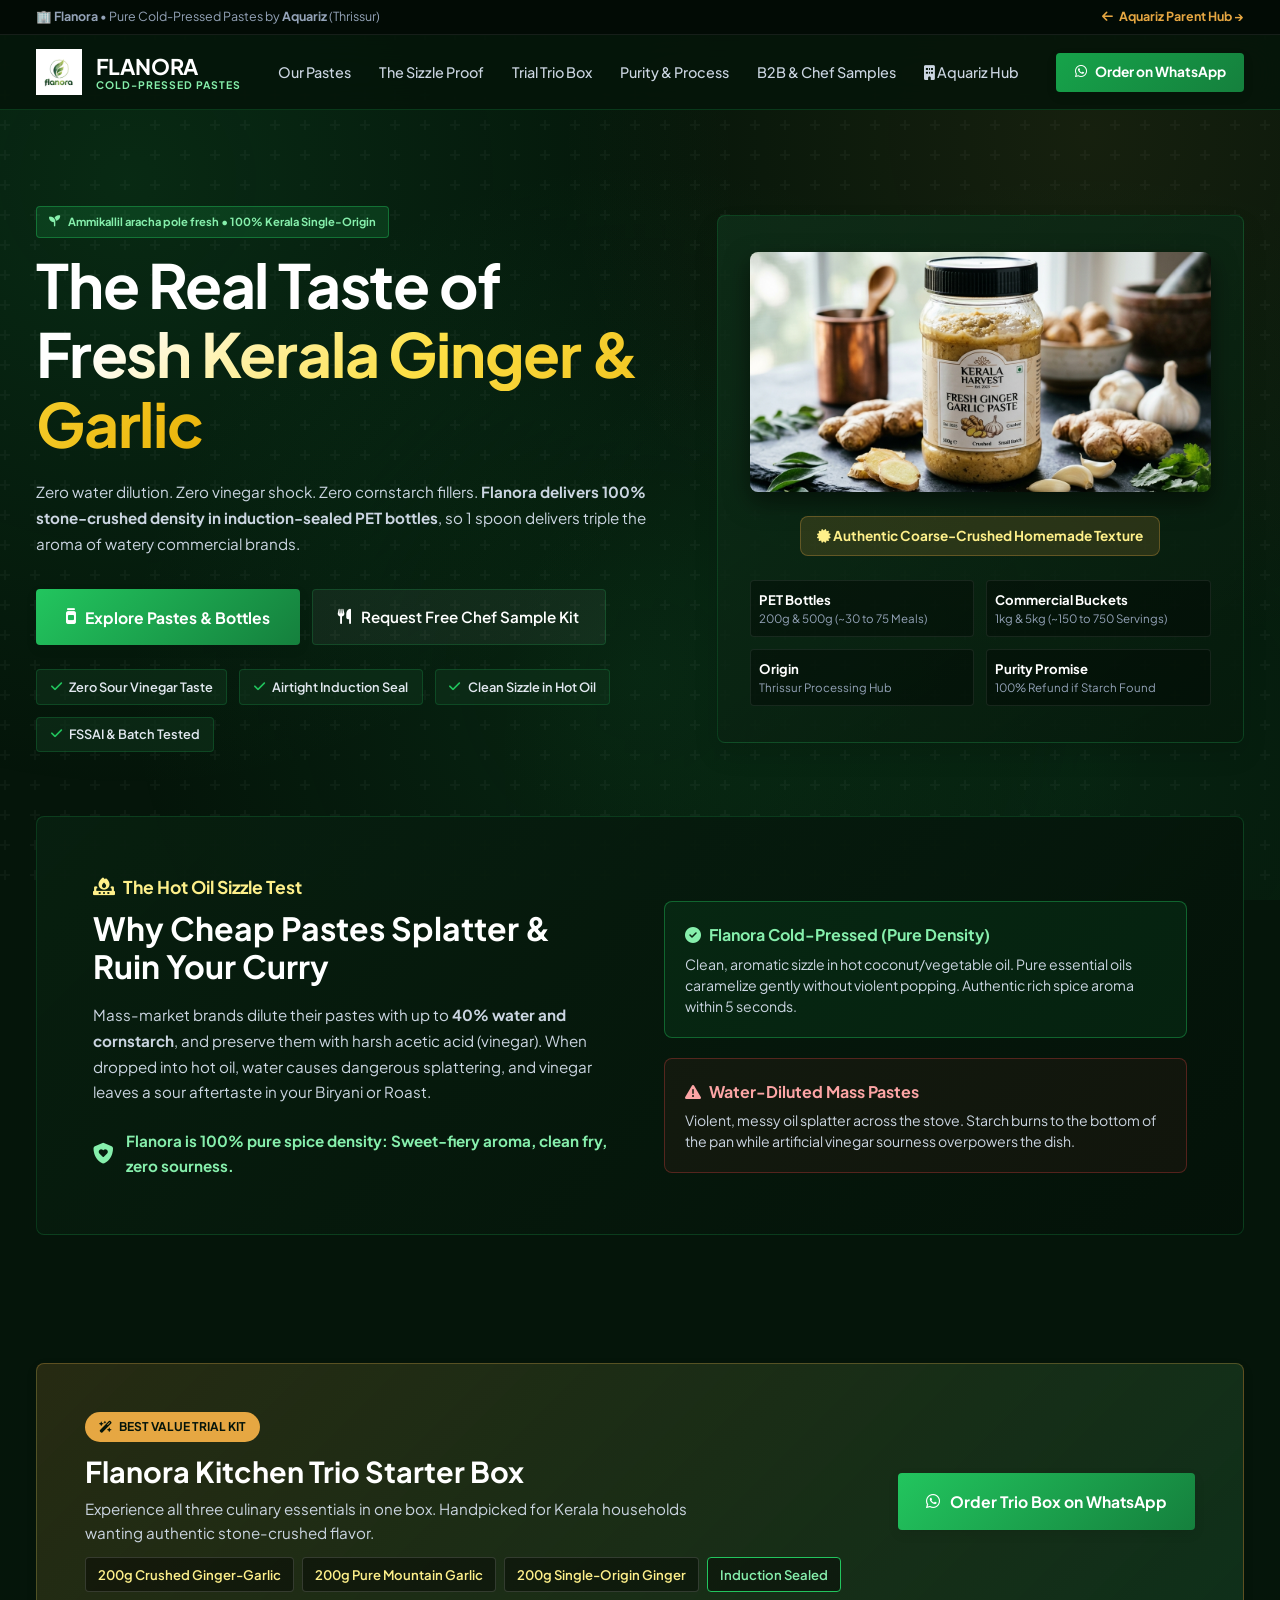
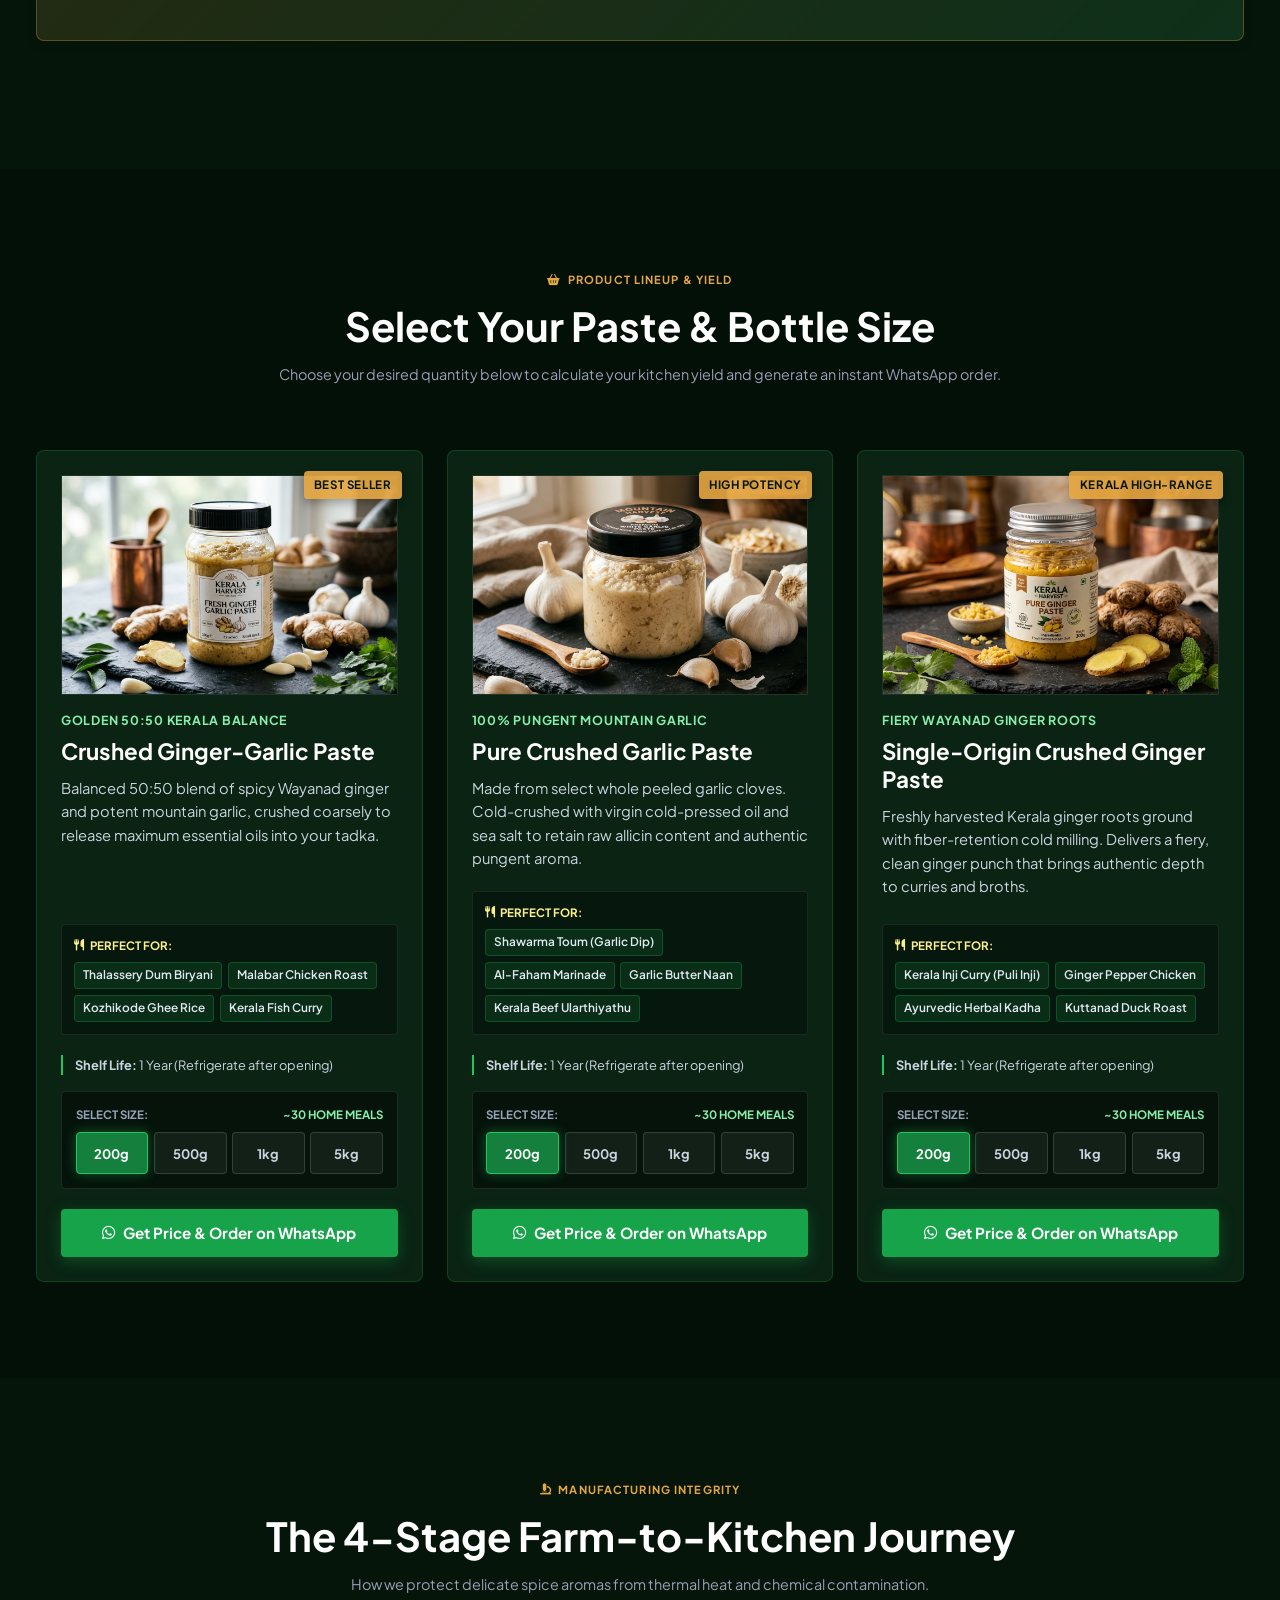
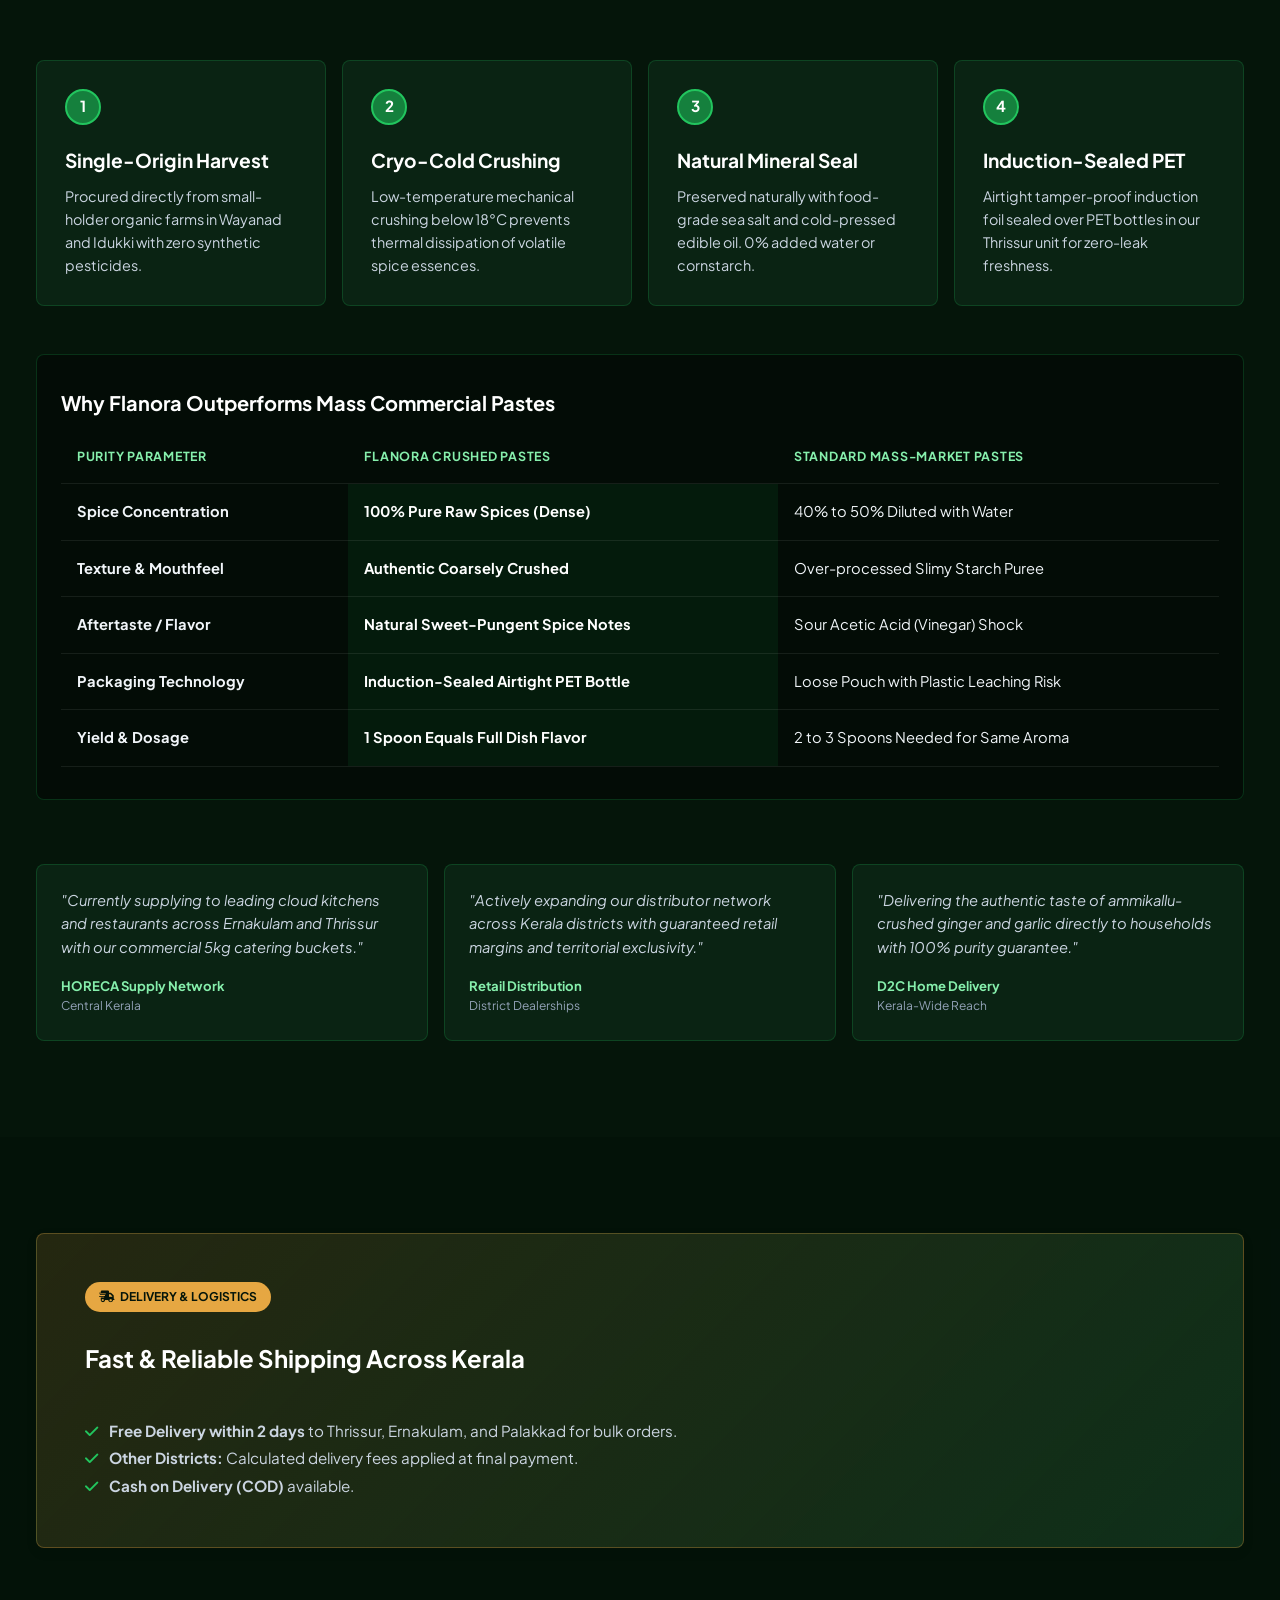
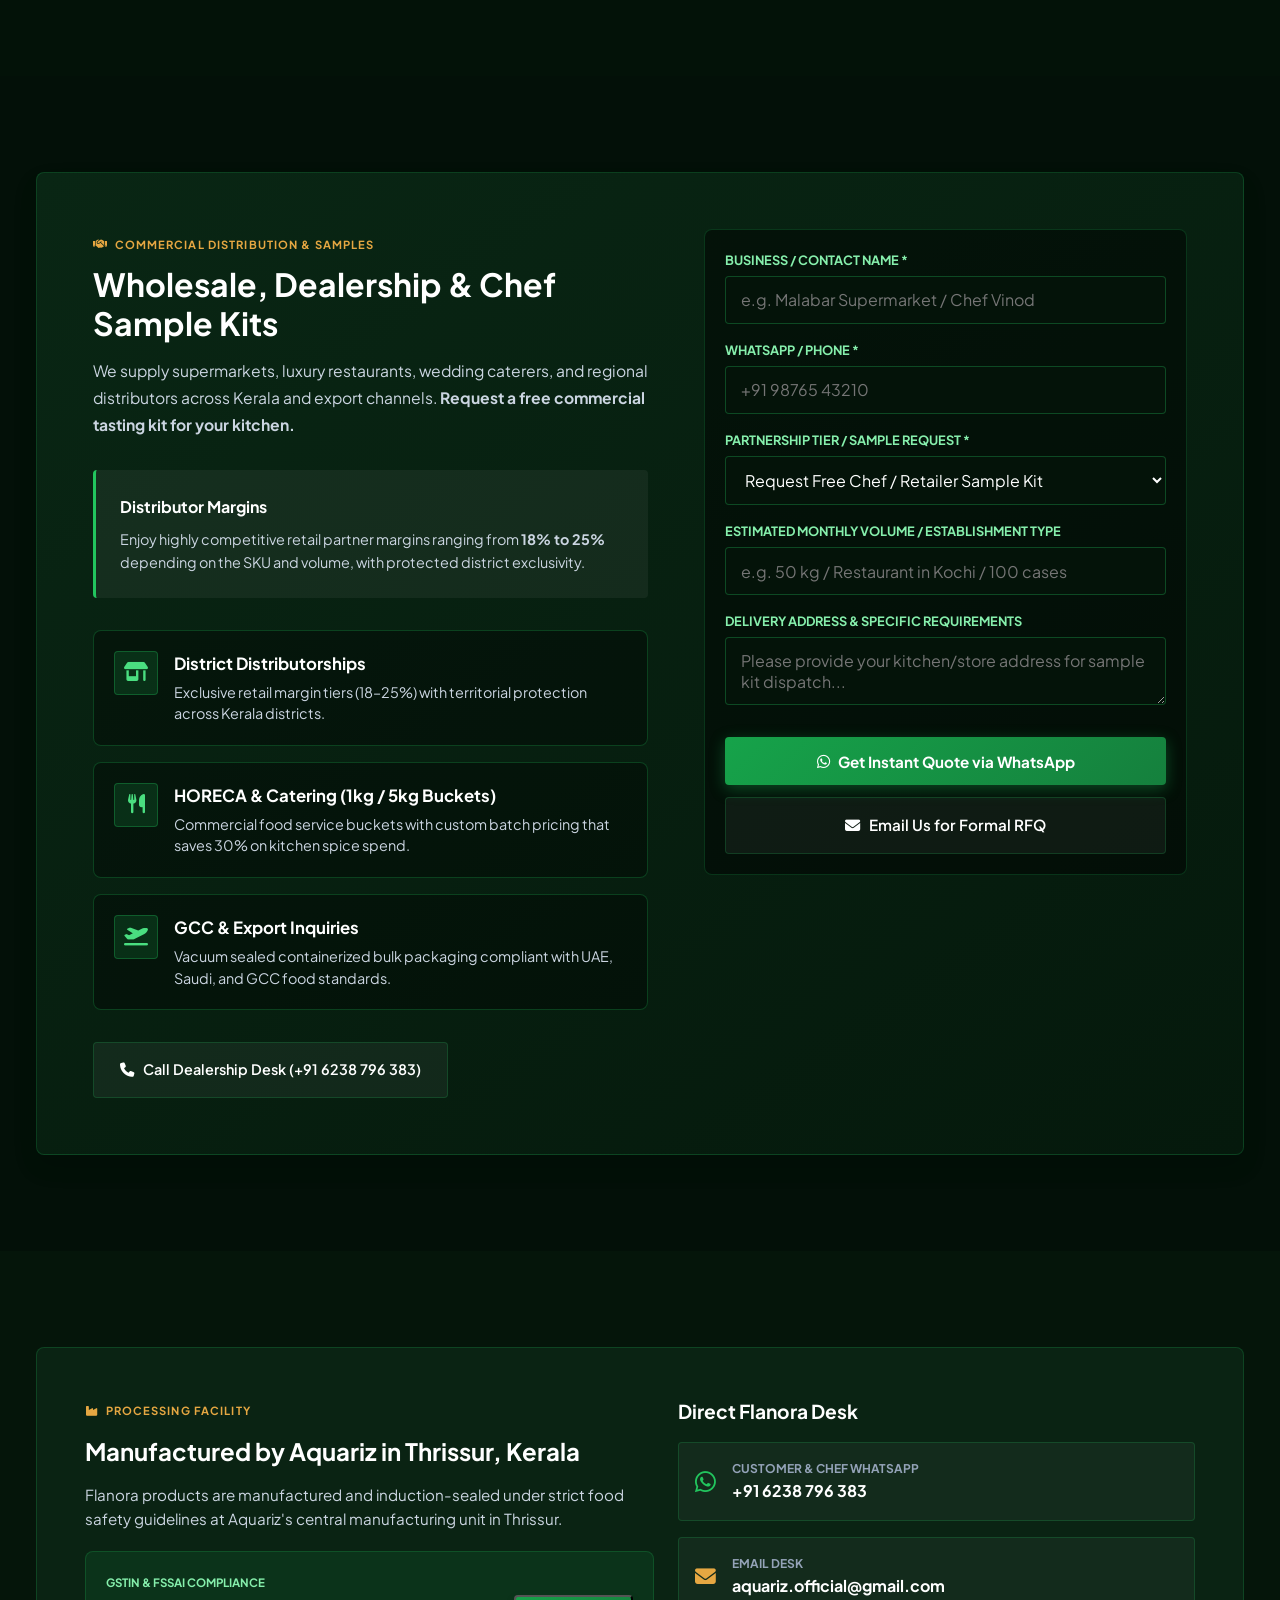
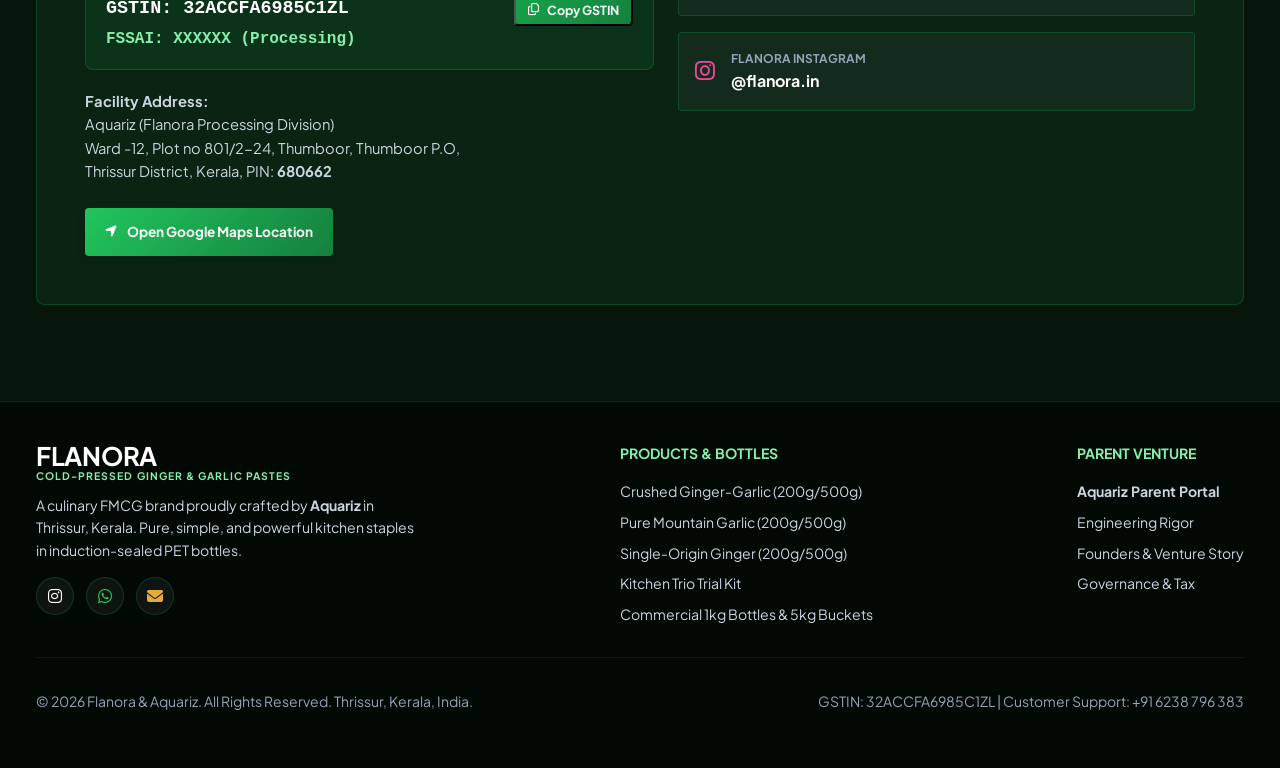
==== commit 266f6d70: "v2" ====
--- a/flanora/index.html
+++ b/flanora/index.html
@@ -1,1701 +1,2366 @@
 <!DOCTYPE html>
 <html lang="en">
-
 <head>
-    <meta charset="UTF-8">
-    <meta name="viewport" content="width=device-width, initial-scale=1.0">
-    <title>Aquariz Flanora - Premium Ginger & Garlic Pastes</title>
-    <link
-        href="https://fonts.googleapis.com/css2?family=Inter:wght@200;300;400;500;600;700;800&family=Playfair+Display:wght@400;500;600;700;800&display=swap"
-        rel="stylesheet">
-    <link rel="stylesheet" href="https://cdnjs.cloudflare.com/ajax/libs/font-awesome/6.5.0/css/all.min.css">
-    <style>
-        :root {
-            --primary-green: #0d4f1a;
-            --secondary-green: #1a5f2d;
-            --accent-green: #22c55e;
-            --light-green: #dcfce7;
-            --accent-orange: #ea580c;
-            --warm-orange: #fb923c;
-            --warm-white: #fefffe;
-            --cream: #faf8f5;
-            --text-dark: #1f2937;
-            --text-light: #6b7280;
-            --text-muted: #9ca3af;
-            --gold: #f59e0b;
-            --shadow-xs: 0 1px 2px 0 rgba(0, 0, 0, 0.05);
-            --shadow-sm: 0 1px 3px 0 rgba(0, 0, 0, 0.1), 0 1px 2px 0 rgba(0, 0, 0, 0.06);
-            --shadow-md: 0 4px 6px -1px rgba(0, 0, 0, 0.1), 0 2px 4px -1px rgba(0, 0, 0, 0.06);
-            --shadow-lg: 0 10px 15px -3px rgba(0, 0, 0, 0.1), 0 4px 6px -2px rgba(0, 0, 0, 0.05);
-            --shadow-xl: 0 20px 25px -5px rgba(0, 0, 0, 0.1), 0 10px 10px -5px rgba(0, 0, 0, 0.04);
-            --shadow-2xl: 0 25px 50px -12px rgba(0, 0, 0, 0.25);
-            --shadow-glow: 0 0 15px rgba(34, 197, 94, 0.3);
+  <meta charset="UTF-8" />
+  <meta name="viewport" content="width=device-width, initial-scale=1.0, maximum-scale=5.0, viewport-fit=cover" />
+  <meta name="theme-color" content="#061a0c" />
+    <meta name="robots" content="index, follow" />
+  <meta name="description" content="Flanora – 100% Pure, Cold-Pressed Crushed Ginger & Garlic Pastes in Induction-Sealed PET Bottles from Kerala. Zero artificial fillers, zero vinegar aftertaste, maximum culinary yield." />
+  <meta name="keywords" content="Flanora, Ginger Garlic Paste, Cold Pressed Paste, Kerala Ginger, Crushed Garlic, Aquariz, Thrissur FMCG, HORECA Catering Paste, Induction Sealed Bottles, Malabar Biryani Paste" />
+  <meta property="og:title" content="Flanora | 100% Cold-Pressed Kerala Ginger & Garlic Pastes" />
+  <meta property="og:description" content="Ammikallil aracha pole fresh! 100% pure crushed pastes in induction-sealed PET bottles. Retail, trial trio boxes & commercial HORECA packs." />
+  <meta property="og:type" content="website" />
+
+  <title>Flanora | 100% Cold-Pressed Kerala Ginger & Garlic Pastes</title>
+  <link rel="canonical" href="https://aquariz.in/flanora/" />
+  <meta property="og:image" content="https://aquariz.in/flanora/logo-flanora.png" />
+  <meta property="og:url" content="https://aquariz.in/flanora/" />
+  <meta name="twitter:card" content="summary_large_image" />
+  <meta name="twitter:image" content="https://aquariz.in/flanora/logo-flanora.png" />
+  <meta name="twitter:title" content="Flanora | 100% Cold-Pressed Kerala Ginger & Garlic Pastes" />
+  <meta name="twitter:description" content="100% pure crushed pastes in induction-sealed PET bottles. Zero artificial fillers." />
+  <link rel="icon" type="image/jpeg" href="logo-flanora.png" />
+  <link rel="apple-touch-icon" href="logo-flanora.png" />
+
+  <!-- Google Fonts -->
+  <link rel="preconnect" href="https://fonts.googleapis.com" />
+  <link rel="preconnect" href="https://fonts.gstatic.com" crossorigin />
+  <link href="https://fonts.googleapis.com/css2?family=Plus+Jakarta+Sans:wght@400;500;600;700&family=Playfair+Display:ital,wght@0,600;0,700;1,600&display=swap" rel="stylesheet" />
+  <link rel="stylesheet" href="https://cdnjs.cloudflare.com/ajax/libs/font-awesome/6.5.1/css/all.min.css" />
+
+  <style>
+    /* ==========================================================================
+       1. BOTANICAL LUXURY DESIGN SYSTEM & VARIABLES
+       ========================================================================== */
+    :root {
+      /* Color System */
+      --color-bg: #05150a;
+      --color-surface: #0a2313;
+      --color-surface-elevated: #10331c;
+      --color-border: rgba(255, 255, 255, 0.08);
+      --color-border-emerald: rgba(34, 197, 94, 0.2);
+      --color-border-gold: rgba(230, 167, 66, 0.3);
+
+      --color-primary: #15803d;
+      --color-primary-bright: #22c55e;
+      --color-accent: #e6a742;
+      --color-accent-light: #fef08a;
+      --color-accent-cream: #fbf8f2;
+
+      --color-text: #f1f5f9;
+      --color-text-muted: #94a3b8;
+      --color-text-green: #86efac;
+      --color-white: #ffffff;
+
+      /* Typography */
+      --font-body: 'Plus Jakarta Sans', -apple-system, BlinkMacSystemFont, 'Segoe UI', Roboto, sans-serif;
+      --font-display: 'Playfair Display', Georgia, serif;
+
+      --text-xs: 0.75rem;
+      --text-sm: 0.875rem;
+      --text-base: 1rem;
+      --text-lg: 1.125rem;
+      --text-xl: 1.25rem;
+      --text-2xl: 1.5rem;
+      --text-3xl: 1.875rem;
+      --text-4xl: 2.25rem;
+      --text-5xl: 3rem;
+      --text-6xl: 3.75rem;
+
+      --leading-tight: 1.1;
+      --leading-snug: 1.375;
+      --leading-normal: 1.6;
+      --leading-relaxed: 1.75;
+
+      /* Spacing Scale (8px baseline) */
+      --space-1: 4px;
+      --space-2: 8px;
+      --space-3: 12px;
+      --space-4: 16px;
+      --space-5: 24px;
+      --space-6: 32px;
+      --space-8: 48px;
+      --space-10: 64px;
+      --space-12: 96px;
+
+      /* Radius Scale */
+      --radius-none: 0;
+      --radius-sm: 4px;
+      --radius-md: 8px;
+      --radius-lg: 12px;
+      --radius-full: 9999px;
+
+      /* Shadows */
+      --shadow-sm: 0 1px 2px rgba(0, 0, 0, 0.05);
+      --shadow-md: 0 4px 12px rgba(0, 0, 0, 0.08);
+      --shadow-lg: 0 12px 24px rgba(0, 0, 0, 0.12);
+      --shadow-focus: 0 0 0 3px rgba(34, 197, 94, 0.3);
+
+      /* Transitions */
+      --transition-fast: 0.2s cubic-bezier(0.16, 1, 0.3, 1);
+      --transition-smooth: 0.35s cubic-bezier(0.16, 1, 0.3, 1);
+    }
+
+    *, *::before, *::after {
+      box-sizing: border-box;
+      margin: 0;
+      padding: 0;
+    }
+
+    html {
+      scroll-behavior: smooth;
+      -webkit-text-size-adjust: 100%;
+      background-color: var(--color-bg);
+      scroll-padding-top: 74px;
+    }
+
+    body {
+      font-family: var(--font-body);
+      background-color: var(--color-bg);
+      color: var(--color-text);
+      line-height: 1.6;
+      overflow-x: hidden;
+      min-height: 100vh;
+      display: flex;
+      flex-direction: column;
+    }
+
+    a {
+      color: inherit;
+      text-decoration: none;
+      transition: color var(--transition-fast);
+    }
+
+    a, button, input, select, textarea, .pack-pill-btn, .btn-flanora-bar { touch-action: manipulation; }
+    button, input, select, textarea {
+      font-family: inherit;
+      font-size: inherit;
+      color: inherit;
+    }
+
+    img {
+      max-width: 100%;
+      height: auto;
+      display: block;
+    }
+
+    .container {
+      width: 100%;
+      max-width: 1240px;
+      margin-left: auto;
+      margin-right: auto;
+      padding-left: var(--space-4);
+      padding-right: var(--space-4);
+    }
+    @media (max-width: 480px) {
+      .container { padding-left: var(--space-3); padding-right: var(--space-3); }
+    }
+
+    /* Background Layers */
+    .bg-mesh-layer {
+      position: fixed;
+      inset: 0;
+      pointer-events: none;
+      z-index: 0;
+      background: 
+        radial-gradient(circle at 10% 20%, rgba(34, 197, 94, 0.12) 0%, transparent 45%),
+        radial-gradient(circle at 85% 15%, rgba(230, 167, 66, 0.08) 0%, transparent 40%),
+        radial-gradient(circle at 50% 75%, rgba(21, 128, 61, 0.15) 0%, transparent 55%),
+        radial-gradient(circle at 85% 85%, rgba(34, 197, 94, 0.08) 0%, transparent 45%);
+    }
+
+    .bg-pattern-layer {
+      position: fixed;
+      inset: 0;
+      pointer-events: none;
+      z-index: 0;
+      opacity: 0.035;
+      background-image: url("data:image/svg+xml,%3Csvg width='60' height='60' viewBox='0 0 60 60' xmlns='http://www.w3.org/2000/svg'%3E%3Cg fill='%23ffffff' fill-opacity='1' fill-rule='evenodd'%3E%3Cpath d='M36 34v-4h-2v4h-4v2h4v4h2v-4h4v-2h-4zm0-30V0h-2v4h-4v2h4v4h2V6h4V4h-4zM6 34v-4H4v4H0v2h4v4h2v-4h4v-2H6zM6 4V0H4v4H0v2h4v4h2V6h4V4H6z'/%3E%3C/g%3E%3C/svg%3E");
+    }
+
+    /* Top Banner & Navbar */
+    .top-parent-banner {
+      background: #020b05;
+      border-bottom: 1px solid rgba(255, 255, 255, 0.08);
+      font-size: 0.78rem;
+      padding: 0.45rem 0;
+      color: var(--color-text-muted);
+      position: relative;
+      z-index: 100;
+    }
+    .top-banner-flex {
+      display: flex;
+      align-items: center;
+      justify-content: space-between;
+      gap: 0.5rem;
+      width: 100%;
+    }
+    @media (max-width: 520px) {
+      .top-banner-flex {
+        flex-direction: column;
+        justify-content: center;
+        text-align: center;
+        gap: 0.25rem;
+        font-size: 0.74rem;
+      }
+    }
+
+    .top-parent-banner a {
+      color: var(--color-accent);
+      font-weight: 700;
+      display: inline-flex;
+      align-items: center;
+      gap: 0.35rem;
+    }
+
+    .top-parent-banner a:hover { color: #fff; }
+
+    .navbar {
+      position: sticky;
+      top: 0;
+      z-index: 90;
+      background: rgba(5, 21, 10, 0.88);
+      backdrop-filter: blur(16px);
+      -webkit-backdrop-filter: blur(16px);
+      border-bottom: 1px solid var(--color-border-emerald);
+      transition: all var(--transition-smooth);
+    }
+
+    .nav-inner {
+      display: flex;
+      align-items: center;
+      justify-content: space-between;
+      height: 74px;
+    }
+
+    .brand-header-link {
+      display: flex;
+      align-items: center;
+      gap: 0.85rem;
+    }
+
+    .flanora-nav-logo {
+      height: 46px;
+      width: auto;
+      object-fit: contain;
+    }
+
+    .flanora-title-text {
+      display: flex;
+      flex-direction: column;
+      line-height: 1.1;
+    }
+
+    .flanora-brand-title {
+      font-size: 1.35rem;
+      font-weight: 700;
+      letter-spacing: -0.01em;
+      color: #fff;
+    }
+
+    .flanora-by-parent {
+      font-size: 0.65rem;
+      font-weight: 700;
+      letter-spacing: 0.1em;
+      text-transform: uppercase;
+      color: #86efac;
+    }
+
+    .nav-links-desktop {
+      display: none;
+      align-items: center;
+      gap: 1.75rem;
+    }
+
+    @media (min-width: 960px) {
+      .nav-links-desktop { display: flex; }
+    }
+
+    .nav-link {
+      font-size: 0.82rem;
+      font-weight: 500;
+      color: #cbd5e1;
+      position: relative;
+    }
+    @media (min-width: 768px) { .nav-link { font-size: 0.9rem; } }
+
+    .nav-link:hover, .nav-link.active { color: #fff; }
+
+    .nav-link::after {
+      content: '';
+      position: absolute;
+      bottom: -4px;
+      left: 0;
+      width: 0%;
+      height: 2px;
+      background: var(--color-primary-bright);
+      transition: width var(--transition-fast);
+    }
+
+    .nav-link:hover::after { width: 100%; }
+
+    .nav-action-btns {
+      display: flex;
+      align-items: center;
+      gap: 0.75rem;
+    }
+
+    .btn-nav-order {
+      display: inline-flex;
+      align-items: center;
+      gap: 0.5rem;
+      background: linear-gradient(135deg, #16a34a, #15803d);
+      color: #fff;
+      font-weight: 700;
+      font-size: 0.86rem;
+      padding: 0.55rem 1.15rem;
+      border-radius: var(--radius-sm);
+      box-shadow: var(--shadow-md);
+      transition: all var(--transition-fast);
+    }
+
+    .btn-nav-order:hover {
+      box-shadow: var(--shadow-lg);
+    }
+
+    .btn-mobile-toggle {
+      background: transparent;
+      border: 1px solid var(--color-border-emerald);
+      color: #fff;
+      width: 42px;
+      height: 42px;
+      border-radius: var(--radius-sm);
+      display: flex;
+      align-items: center;
+      justify-content: center;
+      cursor: pointer;
+    }
+
+    @media (min-width: 960px) {
+      .btn-mobile-toggle { display: none; }
+    }
+
+    /* Mobile Drawer */
+    .flanora-drawer {
+      position: fixed;
+      inset: 0;
+      background: rgba(4, 16, 8, 0.98);
+      backdrop-filter: blur(20px);
+      z-index: 999;
+      display: flex;
+      flex-direction: column;
+      padding: 2rem 1.5rem;
+      transform: translateX(100%);
+      transition: transform var(--transition-smooth);
+    }
+
+    .flanora-drawer.open { transform: translateX(0); }
+
+    .drawer-top {
+      display: flex;
+      align-items: center;
+      justify-content: space-between;
+      margin-bottom: 2rem;
+    }
+
+    .drawer-items {
+      display: flex;
+      flex-direction: column;
+      gap: 1.35rem;
+    }
+
+    .drawer-item {
+      font-size: 1.1rem;
+      font-weight: 600;
+      color: #f1f5f9;
+      display: flex;
+      align-items: center;
+      justify-content: space-between;
+      border-bottom: 1px solid rgba(255, 255, 255, 0.08);
+      padding-bottom: 0.75rem;
+      min-height: 48px;
+    }
+
+    /* Hero Section */
+    .hero-wrap {
+      position: relative;
+      padding: var(--space-8) 0 var(--space-8);
+      z-index: 10;
+    }
+
+    @media (min-width: 768px) {
+      .hero-wrap { padding: var(--space-12) 0 var(--space-10); }
+    }
+
+    @media (min-width: 768px) {
+      .hero-wrap { padding: var(--space-12) 0 var(--space-10); }
+    }
+
+    .hero-grid {
+      display: grid;
+      grid-template-columns: 1fr;
+      gap: var(--space-6);
+      align-items: center;
+    }
+
+    @media (min-width: 960px) {
+      .hero-grid {
+        grid-template-columns: 1.2fr 1fr;
+        gap: var(--space-8);
+      }
+    }
+
+    .hero-badge-pill {
+      display: inline-flex;
+      align-items: center;
+      gap: 0.5rem;
+      background: rgba(34, 197, 94, 0.15);
+      border: 1px solid rgba(34, 197, 94, 0.4);
+      padding: 0.35rem 0.75rem;
+      border-radius: var(--radius-sm);
+      font-size: 0.7rem;
+      font-weight: 700;
+      color: #86efac;
+      margin-bottom: 0.75rem;
+    }
+
+    .hero-main-title {
+      font-size: 1.85rem;
+      line-height: 1.15;
+      font-weight: 700;
+      letter-spacing: -0.02em;
+      color: #fff;
+      margin-bottom: 1.25rem;
+    }
+
+    @media (min-width: 480px) { .hero-main-title { font-size: 2.3rem; } }
+
+    @media (min-width: 640px) { .hero-main-title { font-size: 3.2rem; } }
+    @media (min-width: 1024px) { .hero-main-title { font-size: 3.8rem; } }
+
+    .title-highlight-gold {
+      background: linear-gradient(135deg, #fff 10%, #fde047 50%, #eab308 100%);
+      -webkit-background-clip: text;
+      -webkit-text-fill-color: transparent;
+    }
+
+    .hero-description {
+      font-size: 0.95rem;
+      color: #cbd5e1;
+      line-height: 1.7;
+      margin-bottom: 2rem;
+      max-width: 620px;
+    }
+
+
+    .hero-button-group {
+      display: flex;
+      align-items: center;
+      gap: 0.75rem;
+      flex-wrap: wrap;
+      margin-bottom: 1.5rem;
+    }
+    @media (max-width: 639px) {
+      .hero-button-group {
+        flex-direction: column;
+        width: 100%;
+        gap: 0.75rem;
+      }
+      .hero-button-group .btn-hero-primary,
+      .hero-button-group .btn-hero-secondary {
+        width: 100%;
+        justify-content: center;
+        text-align: center;
+      }
+    }
+
+
+    .btn-hero-primary {
+      display: inline-flex;
+      align-items: center;
+      gap: 0.6rem;
+      background: linear-gradient(135deg, #22c55e, #15803d);
+      color: #fff;
+      font-weight: 700;
+      font-size: 0.98rem;
+      padding: 0.95rem 1.85rem;
+      border-radius: var(--radius-sm);
+      box-shadow: var(--shadow-md);
+      transition: all var(--transition-fast);
+      cursor: pointer;
+      min-height: 48px;
+    }
+
+    .btn-hero-primary:hover {
+      box-shadow: var(--shadow-lg);
+      background: linear-gradient(135deg, #4ade80, #16a34a);
+    }
+
+    .btn-hero-secondary {
+      display: inline-flex;
+      align-items: center;
+      gap: 0.6rem;
+      background: rgba(255, 255, 255, 0.05);
+      border: 1px solid var(--color-border-emerald);
+      color: #fff;
+      font-weight: 600;
+      font-size: 0.95rem;
+      padding: 0.95rem 1.6rem;
+      border-radius: var(--radius-sm);
+      transition: all var(--transition-fast);
+    }
+
+    .btn-hero-secondary:hover {
+      background: rgba(255, 255, 255, 0.1);
+      border-color: rgba(34, 197, 94, 0.6);
+    }
+
+    /* Trust Chips */
+    .trust-chips-row {
+      display: flex;
+      flex-wrap: wrap;
+      gap: 0.75rem;
+    }
+
+    .trust-chip {
+      display: inline-flex;
+      align-items: center;
+      gap: 0.45rem;
+      background: rgba(16, 51, 28, 0.6);
+      border: 1px solid var(--color-border-emerald);
+      padding: 0.4rem 0.85rem;
+      border-radius: var(--radius-sm);
+      font-size: 0.8rem;
+      font-weight: 600;
+      color: #e2e8f0;
+    }
+
+    .trust-chip i { color: var(--color-primary-bright); }
+
+    /* Hero Showcase Card */
+    .hero-showcase-card {
+      background: linear-gradient(145deg, rgba(16, 51, 28, 0.7) 0%, rgba(6, 26, 12, 0.9) 100%);
+      border: 1px solid var(--color-border-emerald);
+      border-radius: var(--radius-md);
+      padding: 2.25rem 2rem;
+      text-align: center;
+      position: relative;
+      box-shadow: var(--shadow-lg);
+      overflow: hidden;
+    }
+
+    .flanora-hero-image-pane {
+      width: 100%;
+      height: 200px;
+      object-fit: cover;
+      border-radius: var(--radius-md);
+      margin-bottom: 1.5rem;
+      box-shadow: 0 10px 25px rgba(0,0,0,0.5);
+    }
+    @media (min-width: 768px) {
+      .flanora-hero-image-pane { height: 240px; }
+    }
+
+    .hero-badge-seal {
+      background: rgba(230, 167, 66, 0.15);
+      border: 1px solid var(--color-border-gold);
+      color: var(--color-accent-light);
+      padding: 0.5rem 1rem;
+      border-radius: var(--radius-md);
+      font-size: 0.85rem;
+      font-weight: 700;
+      margin-bottom: 1.5rem;
+      display: inline-block;
+    }
+
+    .hero-pack-preview-grid {
+      display: grid;
+      grid-template-columns: repeat(2, 1fr);
+      gap: 0.75rem;
+      text-align: left;
+    }
+
+    .pack-preview-item {
+      background: rgba(0, 0, 0, 0.35);
+      border: 1px solid rgba(255, 255, 255, 0.08);
+      border-radius: var(--radius-sm);
+      padding: 0.5rem;
+    }
+
+    .pack-preview-title {
+      font-size: 0.82rem;
+      font-weight: 700;
+      color: #fff;
+    }
+
+    .pack-preview-desc {
+      font-size: 0.72rem;
+      color: var(--color-text-muted);
+    }
+
+    /* Sections */
+    .section-spacing {
+      padding: var(--space-8) 0;
+      position: relative;
+      z-index: 10;
+    }
+
+    @media (min-width: 768px) {
+      .section-spacing { padding: var(--space-12) 0; }
+    }
+
+    .section-header-center {
+      text-align: center;
+      max-width: 760px;
+      margin: 0 auto var(--space-10);
+    }
+
+    .badge-sub {
+      display: inline-flex;
+      align-items: center;
+      gap: 0.4rem;
+      font-size: 0.7rem;
+      font-weight: 700;
+      letter-spacing: 0.1em;
+      text-transform: uppercase;
+      color: var(--color-accent);
+      margin-bottom: 0.75rem;
+    }
+
+    .section-heading {
+      font-size: 1.35rem;
+      font-weight: 700;
+      color: #fff;
+      line-height: 1.25;
+      margin-bottom: 0.75rem;
+    }
+
+    @media (min-width: 640px) {
+      .section-heading { font-size: 1.95rem; }
+    }
+    @media (min-width: 768px) {
+      .section-heading { font-size: 2.5rem; }
+    }
+
+    .section-subtext {
+      font-size: 0.9rem;
+      color: var(--color-text-muted);
+      line-height: 1.6;
+    }
+
+    /* ==========================================================================
+       MARKETING FEATURE 1: THE SIZZLE TEST & SENSORY PROOF
+       ========================================================================== */
+    .sizzle-test-wrapper {
+      background: linear-gradient(135deg, rgba(8, 32, 16, 0.9) 0%, rgba(4, 18, 9, 0.95) 100%);
+      border: 1px solid var(--color-border-emerald);
+      border-radius: var(--radius-md);
+      padding: 1.5rem 1rem;
+      margin-bottom: 2rem;
+    }
+
+    @media (min-width: 860px) {
+      .sizzle-test-wrapper {
+        padding: 3.5rem;
+        display: grid;
+        grid-template-columns: 1fr 1fr;
+        gap: 3rem;
+        align-items: center;
+      }
+    }
+
+    .sizzle-head-malayalam {
+      font-size: 1.1rem;
+      color: #fef08a;
+      font-weight: 700;
+      margin-bottom: 0.5rem;
+      display: flex;
+      align-items: center;
+      gap: 0.5rem;
+    }
+
+    .sizzle-comparison-grid {
+      display: grid;
+      grid-template-columns: 1fr;
+      gap: 1.25rem;
+      margin-top: 1.5rem;
+    }
+
+    .sizzle-card {
+      padding: 1.25rem;
+      border-radius: var(--radius-md);
+      border: 1px solid;
+    }
+
+    .sizzle-card-flanora {
+      background: rgba(34, 197, 94, 0.08);
+      border-color: rgba(34, 197, 94, 0.4);
+    }
+
+    .sizzle-card-others {
+      background: rgba(239, 68, 68, 0.06);
+      border-color: rgba(239, 68, 68, 0.3);
+    }
+
+    .sizzle-card-title {
+      font-size: 1rem;
+      font-weight: 700;
+      margin-bottom: 0.35rem;
+      display: flex;
+      align-items: center;
+      gap: 0.5rem;
+    }
+
+    .sizzle-card-flanora .sizzle-card-title { color: #86efac; }
+    .sizzle-card-others .sizzle-card-title { color: #fca5a5; }
+
+    .sizzle-card-desc {
+      font-size: 0.88rem;
+      color: #cbd5e1;
+      line-height: 1.5;
+    }
+
+    /* ==========================================================================
+       MARKETING FEATURE 2: TRIO STARTER BUNDLE
+       ========================================================================== */
+    .bundle-banner-card {
+      background: linear-gradient(135deg, rgba(230, 167, 66, 0.15) 0%, rgba(16, 51, 28, 0.9) 100%);
+      border: 1px solid var(--color-border-gold);
+      border-radius: var(--radius-md);
+      padding: 1.5rem;
+      margin-bottom: 2rem;
+      display: flex;
+      flex-direction: column;
+      gap: 1.25rem;
+      box-shadow: var(--shadow-md);
+    }
+
+    @media (min-width: 860px) {
+      .bundle-banner-card {
+        flex-direction: row;
+        align-items: center;
+        justify-content: space-between;
+        padding: 3rem;
+      }
+    }
+
+    .bundle-badge {
+      display: inline-flex;
+      align-items: center;
+      gap: 0.4rem;
+      background: var(--color-accent);
+      color: #05150a;
+      font-size: 0.75rem;
+      font-weight: 700;
+      padding: 0.35rem 0.85rem;
+      border-radius: var(--radius-full);
+      text-transform: uppercase;
+      margin-bottom: 0.75rem;
+    }
+
+    .bundle-title {
+      font-size: 1.8rem;
+      font-weight: 700;
+      color: #fff;
+      line-height: 1.2;
+      margin-bottom: 0.5rem;
+    }
+
+    .bundle-items-pills {
+      display: flex;
+      flex-wrap: wrap;
+      gap: 0.5rem;
+      margin-top: 0.75rem;
+    }
+
+    .bundle-pill {
+      background: rgba(0, 0, 0, 0.4);
+      border: 1px solid rgba(255, 255, 255, 0.15);
+      padding: 0.35rem 0.75rem;
+      border-radius: var(--radius-sm);
+      font-size: 0.82rem;
+      font-weight: 600;
+      color: #fef08a;
+    }
+
+    
+    @media (max-width: 859px) {
+      .bundle-banner-card {
+        padding: 1.5rem 1.25rem;
+      }
+      .bundle-banner-card a.btn-hero-primary {
+        width: 100%;
+        justify-content: center;
+        text-align: center;
+        white-space: normal;
+      }
+    }
+
+    /* Product Grid */
+    .products-grid {
+      display: grid;
+      grid-template-columns: 1fr;
+      gap: var(--space-5);
+    }
+
+    @media (min-width: 768px) {
+      .products-grid { grid-template-columns: repeat(2, 1fr); }
+    }
+
+    @media (min-width: 1080px) {
+      .products-grid { grid-template-columns: repeat(3, 1fr); }
+    }
+
+    .product-card {
+      background: var(--color-surface);
+      border: 1px solid var(--color-border-emerald);
+      border-radius: var(--radius-md);
+      padding: 1.5rem;
+      display: flex;
+      flex-direction: column;
+      transition: all var(--transition-smooth);
+      position: relative;
+      overflow: hidden;
+    }
+
+    .product-card:hover {
+      border-color: var(--color-border-emerald);
+      box-shadow: var(--shadow-lg);
+    }
+
+    .product-badge-flag {
+      position: absolute;
+      top: 1.25rem;
+      right: 1.25rem;
+      background: rgba(230, 167, 66, 0.9);
+      color: #05150a;
+      font-size: 0.72rem;
+      font-weight: 700;
+      padding: 0.3rem 0.65rem;
+      border-radius: var(--radius-sm);
+      text-transform: uppercase;
+      letter-spacing: 0.05em;
+      z-index: 2;
+      box-shadow: 0 4px 10px rgba(0,0,0,0.3);
+    }
+
+    .product-photo-wrap {
+      width: 100%;
+      height: 180px;
+      border-radius: var(--radius-none);
+      overflow: hidden;
+      margin-bottom: 1rem;
+      border: 1px solid rgba(255, 255, 255, 0.08);
+      position: relative;
+    }
+    @media (min-width: 768px) {
+      .product-photo-wrap { height: 220px; }
+    }
+
+    .product-photo-img {
+      width: 100%;
+      height: 100%;
+      object-fit: cover;
+      transition: transform 0.5s ease;
+    }
+
+    .product-card:hover .product-photo-img { transform: scale(1.05); }
+
+    .product-tagline {
+      font-size: 0.78rem;
+      font-weight: 700;
+      color: #86efac;
+      text-transform: uppercase;
+      letter-spacing: 0.06em;
+      margin-bottom: 0.35rem;
+    }
+
+    .product-title {
+      font-size: 1.4rem;
+      font-weight: 700;
+      color: #fff;
+      line-height: 1.25;
+      margin-bottom: 0.75rem;
+    }
+
+    .product-desc {
+      font-size: 0.92rem;
+      color: #cbd5e1;
+      line-height: 1.6;
+      margin-bottom: 1.25rem;
+      flex-grow: 1;
+    }
+
+    /* Kerala Recipe Pairing Tags */
+    .recipe-pairings-box {
+      background: rgba(0, 0, 0, 0.3);
+      border: 1px solid rgba(255, 255, 255, 0.08);
+      border-radius: var(--radius-sm);
+      padding: 0.75rem;
+      margin-bottom: 1.25rem;
+    }
+
+    .recipe-pairings-label {
+      font-size: 0.72rem;
+      font-weight: 700;
+      color: #fef08a;
+      text-transform: uppercase;
+      display: flex;
+      align-items: center;
+      gap: 0.35rem;
+      margin-bottom: 0.4rem;
+    }
+
+    .recipe-tags-list {
+      display: flex;
+      flex-wrap: wrap;
+      gap: 0.35rem;
+    }
+
+    .recipe-tag {
+      background: rgba(34, 197, 94, 0.12);
+      border: 1px solid rgba(34, 197, 94, 0.25);
+      color: #e2e8f0;
+      font-size: 0.74rem;
+      font-weight: 600;
+      padding: 0.2rem 0.5rem;
+      border-radius: 4px;
+    }
+
+    /* Yield & Pack Selector */
+    .pack-size-selector-box {
+      background: rgba(0, 0, 0, 0.45);
+      border: 1px solid rgba(255, 255, 255, 0.1);
+      border-radius: var(--radius-sm);
+      padding: 0.85rem;
+      margin-bottom: 1.25rem;
+    }
+
+    .pack-selector-label {
+      font-size: 0.72rem;
+      font-weight: 700;
+      color: var(--color-text-muted);
+      text-transform: uppercase;
+      margin-bottom: 0.5rem;
+      display: flex;
+      justify-content: space-between;
+    }
+
+    .yield-serving-counter {
+      color: #86efac;
+      font-weight: 700;
+    }
+
+    .pack-pills-row {
+      display: grid;
+      grid-template-columns: repeat(4, 1fr);
+      gap: 0.35rem;
+    }
+
+    .pack-pill-btn {
+      background: rgba(255, 255, 255, 0.06);
+      border: 1px solid rgba(255, 255, 255, 0.14);
+      color: #cbd5e1;
+      padding: 0.5rem 0.25rem;
+      border-radius: var(--radius-sm);
+      font-size: 0.82rem;
+      font-weight: 700;
+      cursor: pointer;
+      text-align: center;
+      transition: all var(--transition-fast);
+      min-height: 42px;
+      display: flex;
+      align-items: center;
+      justify-content: center;
+      touch-action: manipulation;
+    }
+    .pack-pill-btn:active {
+      transform: scale(0.96);
+    }
+    .pack-pill-btn.active {
+      background: var(--color-primary);
+      border-color: var(--color-primary-bright);
+      color: #fff;
+      box-shadow: 0 0 12px rgba(34, 197, 94, 0.4);
+    }
+
+    .btn-order-sku-whatsapp {
+      width: 100%;
+      min-height: 48px;
+      display: inline-flex;
+      align-items: center;
+      justify-content: center;
+      gap: 0.5rem;
+      background: #16a34a;
+      color: #fff;
+      font-weight: 700;
+      font-size: 0.95rem;
+      padding: 0.85rem 1rem;
+      border-radius: var(--radius-sm);
+      border: none;
+      cursor: pointer;
+      box-shadow: 0 4px 15px rgba(22, 163, 74, 0.35);
+      transition: all var(--transition-fast);
+      touch-action: manipulation;
+    }
+
+    .btn-order-sku-whatsapp:hover {
+      background: #22c55e;
+      transform: translateY(-1px);
+    }
+    .btn-order-sku-whatsapp:active {
+      transform: scale(0.98);
+      background: #15803d;
+    }
+
+    /* Process & Comparison */
+    .process-timeline-grid {
+      display: grid;
+      grid-template-columns: 1fr;
+      gap: var(--space-4);
+    }
+
+    @media (min-width: 640px) {
+      .process-timeline-grid { grid-template-columns: repeat(2, 1fr); }
+    }
+
+    @media (min-width: 1024px) {
+      .process-timeline-grid { grid-template-columns: repeat(4, 1fr); }
+    }
+
+    .process-step-card {
+      background: var(--color-surface);
+      border: 1px solid var(--color-border-emerald);
+      border-radius: var(--radius-md);
+      padding: 1.75rem;
+      position: relative;
+    }
+
+    .step-number-badge {
+      width: 36px;
+      height: 36px;
+      border-radius: 50%;
+      background: var(--color-primary);
+      color: #fff;
+      font-weight: 700;
+      font-size: 0.95rem;
+      display: flex;
+      align-items: center;
+      justify-content: center;
+      margin-bottom: 1.25rem;
+      border: 2px solid var(--color-primary-bright);
+    }
+
+    .step-title {
+      font-size: 1.2rem;
+      font-weight: 700;
+      color: #fff;
+      margin-bottom: 0.6rem;
+    }
+
+    .step-desc {
+      font-size: 0.9rem;
+      color: #cbd5e1;
+      line-height: 1.6;
+    }
+
+    .purity-comparison-box {
+      margin-top: 3rem;
+      background: rgba(0, 0, 0, 0.4);
+      border: 1px solid var(--color-border-emerald);
+      border-radius: var(--radius-md);
+      padding: 2rem 1.5rem;
+      overflow-x: auto;
+    }
+
+    .comparison-table {
+      width: 100%;
+      min-width: 580px;
+      border-collapse: collapse;
+      text-align: left;
+    }
+
+    .comparison-table th, .comparison-table td {
+      padding: 0.5rem;
+      border-bottom: 1px solid rgba(255, 255, 255, 0.08);
+      font-size: 0.82rem;
+    }
+    @media (min-width: 768px) {
+      .comparison-table th, .comparison-table td {
+        padding: 1rem;
+        font-size: 0.92rem;
+      }
+    }
+
+    .comparison-table th {
+      font-weight: 700;
+      color: #86efac;
+      text-transform: uppercase;
+      font-size: 0.78rem;
+      letter-spacing: 0.06em;
+    }
+
+    .comparison-table td.flanora-col {
+      background: rgba(34, 197, 94, 0.08);
+      font-weight: 700;
+      color: #fff;
+    }
+
+    
+    .table-scroll-hint-mobile {
+      display: inline-flex;
+      align-items: center;
+      gap: 0.45rem;
+      font-size: 0.75rem;
+      font-weight: 600;
+      color: #86efac;
+      background: rgba(34, 197, 94, 0.12);
+      border: 1px solid rgba(34, 197, 94, 0.25);
+      padding: 0.35rem 0.75rem;
+      border-radius: var(--radius-full);
+      margin-bottom: 0.85rem;
+    }
+    @media (min-width: 768px) {
+      .table-scroll-hint-mobile { display: none; }
+    }
+    .purity-comparison-box {
+      -webkit-overflow-scrolling: touch;
+    }
+
+    /* Testimonials & Purity Promise */
+    .trust-grid {
+      display: grid;
+      grid-template-columns: 1fr;
+      gap: var(--space-4);
+      margin-top: var(--space-10);
+    }
+
+    @media (min-width: 768px) {
+      .trust-grid { grid-template-columns: repeat(3, 1fr); }
+    }
+
+    .testimonial-card {
+      background: var(--color-surface);
+      border: 1px solid var(--color-border-emerald);
+      border-radius: var(--radius-md);
+      padding: 1.5rem;
+      display: flex;
+      flex-direction: column;
+      justify-content: space-between;
+    }
+
+    .testimonial-quote {
+      font-size: 0.92rem;
+      color: #cbd5e1;
+      font-style: italic;
+      line-height: 1.6;
+      margin-bottom: 1rem;
+    }
+
+    .testimonial-author {
+      font-size: 0.82rem;
+      font-weight: 700;
+      color: #86efac;
+    }
+
+    .testimonial-role {
+      font-size: 0.75rem;
+      color: var(--color-text-muted);
+    }
+
+    /* B2B Tiers Stack & Sample Box CTA */
+    .b2b-wrapper {
+      background: linear-gradient(145deg, #092614 0%, #05190c 100%);
+      border: 1px solid var(--color-border-emerald);
+      border-radius: var(--radius-md);
+      padding: 1.5rem;
+      box-shadow: var(--shadow-lg);
+    }
+    @media (min-width: 900px) {
+      .b2b-wrapper { padding: 3.5rem; }
+    }
+
+    @media (min-width: 900px) {
+      .b2b-wrapper {
+        padding: 3.5rem;
+        display: grid;
+        grid-template-columns: 1.15fr 1fr;
+        gap: 3.5rem;
+        align-items: start;
+      }
+    }
+
+    .b2b-title {
+      font-size: 2rem;
+      font-weight: 700;
+      color: #fff;
+      line-height: 1.2;
+      margin-bottom: 1rem;
+    }
+
+    .b2b-p {
+      color: #cbd5e1;
+      font-size: 0.98rem;
+      line-height: 1.7;
+      margin-bottom: 2rem;
+    }
+
+    .b2b-tiers-stack {
+      display: flex;
+      flex-direction: column;
+      gap: var(--space-4);
+      margin-bottom: var(--space-6);
+    }
+
+    .b2b-tier-card {
+      background: rgba(0, 0, 0, 0.35);
+      border: 1px solid rgba(34, 197, 94, 0.25);
+      border-radius: var(--radius-md);
+      padding: 1.25rem;
+      display: flex;
+      align-items: flex-start;
+      gap: 1rem;
+      transition: all var(--transition-fast);
+    }
+
+    .b2b-tier-card:hover {
+      border-color: var(--color-primary-bright);
+      background: rgba(0, 0, 0, 0.5);
+    }
+
+    .b2b-tier-icon {
+      width: 44px;
+      height: 44px;
+      border-radius: var(--radius-sm);
+      background: rgba(34, 197, 94, 0.15);
+      border: 1px solid rgba(34, 197, 94, 0.3);
+      color: #4ade80;
+      display: flex;
+      align-items: center;
+      justify-content: center;
+      font-size: 1.2rem;
+      flex-shrink: 0;
+    }
+
+    .b2b-tier-content {
+      display: flex;
+      flex-direction: column;
+      gap: 0.25rem;
+    }
+
+    .b2b-tier-name {
+      font-size: 1.05rem;
+      font-weight: 700;
+      color: #fff;
+    }
+
+    .b2b-tier-desc {
+      font-size: 0.9rem;
+      color: #cbd5e1;
+      line-height: 1.5;
+    }
+
+    .rfq-form {
+      background: rgba(0, 0, 0, 0.45);
+      border: 1px solid var(--color-border-emerald);
+      border-radius: var(--radius-md);
+      padding: 1.25rem;
+      display: flex;
+      flex-direction: column;
+      gap: 1rem;
+    }
+
+    .rfq-group {
+      display: flex;
+      flex-direction: column;
+      gap: 0.35rem;
+    }
+
+    .rfq-label {
+      font-size: 0.8rem;
+      font-weight: 700;
+      color: #86efac;
+      text-transform: uppercase;
+    }
+
+    .rfq-input, .rfq-select, .rfq-textarea {
+      width: 100%;
+      background: rgba(5, 21, 10, 0.8);
+      border: 1px solid rgba(34, 197, 94, 0.3);
+      border-radius: var(--radius-sm);
+      padding: 0.75rem 0.95rem;
+      color: #fff;
+      font-size: 16px;
+      outline: none;
+      transition: border-color var(--transition-fast);
+      touch-action: manipulation;
+    }
+    .rfq-input, .rfq-select {
+      min-height: 48px;
+    }
+
+    .rfq-input:focus, .rfq-select:focus, .rfq-textarea:focus {
+      border-color: var(--color-primary-bright);
+      box-shadow: 0 0 0 2px rgba(34, 197, 94, 0.25);
+    }
+
+    .btn-submit-rfq {
+      background: linear-gradient(135deg, #16a34a, #15803d);
+      color: #fff;
+      font-weight: 700;
+      font-size: 0.95rem;
+      padding: 0.9rem 1.5rem;
+      border-radius: var(--radius-sm);
+      border: none;
+      cursor: pointer;
+      display: inline-flex;
+      align-items: center;
+      justify-content: center;
+      gap: 0.5rem;
+      box-shadow: 0 4px 15px rgba(22, 163, 74, 0.4);
+      transition: all var(--transition-fast);
+    }
+
+    .btn-submit-rfq:hover {
+      background: #22c55e;
+      transform: translateY(-1px);
+    }
+
+    .location-card-flanora {
+      background: var(--color-surface);
+      border: 1px solid var(--color-border-emerald);
+      border-radius: var(--radius-md);
+      padding: 1.5rem;
+      display: grid;
+      grid-template-columns: 1fr;
+      gap: 1.5rem;
+    }
+
+    @media (min-width: 860px) {
+      .location-card-flanora {
+        grid-template-columns: 1.1fr 1fr;
+        padding: 3rem;
+      }
+    }
+
+    .facility-meta-title {
+      font-size: 1.5rem;
+      font-weight: 700;
+      color: #fff;
+      margin-bottom: 0.75rem;
+    }
+
+    .gstin-pill-box {
+      background: rgba(34, 197, 94, 0.1);
+      border: 1px solid var(--color-border-emerald);
+      border-radius: var(--radius-md);
+      padding: 1rem 1.25rem;
+      display: flex;
+      align-items: center;
+      justify-content: space-between;
+      flex-wrap: wrap;
+      gap: 0.75rem;
+      margin: 1.25rem 0;
+    }
+
+    .flanora-footer {
+      background: #020904;
+      border-top: 1px solid var(--color-border-emerald);
+      padding: 2.5rem 0 calc(5.5rem + env(safe-area-inset-bottom, 0px));
+      margin-top: auto;
+      position: relative;
+      z-index: 10;
+    }
+
+    .footer-flex {
+      display: flex;
+      flex-direction: column;
+      gap: var(--space-6);
+    }
+
+    @media (min-width: 768px) {
+      .footer-flex {
+        flex-direction: row;
+        justify-content: space-between;
+        align-items: flex-start;
+      }
+    }
+
+    .footer-bottom-copy {
+      border-top: 1px solid rgba(255, 255, 255, 0.06);
+      padding-top: var(--space-6);
+      margin-top: var(--space-6);
+      display: flex;
+      align-items: center;
+      justify-content: space-between;
+      flex-wrap: wrap;
+      gap: var(--space-4);
+      font-size: var(--text-sm);
+      color: var(--color-text-muted);
+    }
+
+    /* Mobile Quick Bar */
+    .mobile-flanora-bar {
+      position: fixed;
+      bottom: 0;
+      left: 0;
+      right: 0;
+      background: rgba(3, 14, 7, 0.96);
+      backdrop-filter: blur(16px);
+      -webkit-backdrop-filter: blur(16px);
+      border-top: 1px solid var(--color-border-emerald);
+      padding: 0.55rem 0.75rem;
+      padding-bottom: max(0.55rem, env(safe-area-inset-bottom));
+      display: flex;
+      align-items: center;
+      justify-content: space-around;
+      gap: 0.5rem;
+      z-index: 99;
+    }
+
+    @media (min-width: 768px) {
+      .mobile-flanora-bar { display: none; }
+      .flanora-footer { padding-bottom: 3.5rem; }
+    }
+
+    .btn-flanora-bar {
+      flex: 1;
+      display: flex;
+      align-items: center;
+      justify-content: center;
+      gap: 0.45rem;
+      padding: 0.65rem 0.5rem;
+      border-radius: var(--radius-sm);
+      font-size: 0.82rem;
+      font-weight: 700;
+      min-height: 44px;
+      touch-action: manipulation;
+      transition: transform var(--transition-fast), background var(--transition-fast);
+    }
+    .btn-flanora-bar:active {
+      transform: scale(0.96);
+    }
+
+    .bar-wa { background: #16a34a; color: #fff; }
+    .bar-call { background: #15803d; color: #fff; border: 1px solid rgba(34, 197, 94, 0.3); }
+    .bar-parent { background: rgba(255, 255, 255, 0.08); color: #cbd5e1; }
+
+    .toast-flanora {
+      position: fixed;
+      bottom: 80px;
+      right: 20px;
+      background: #061e0d;
+      border: 1px solid var(--color-primary-bright);
+      color: #fff;
+      padding: 0.75rem 1.25rem;
+      border-radius: var(--radius-md);
+      box-shadow: 0 10px 25px rgba(0, 0, 0, 0.6);
+      font-size: 0.88rem;
+      font-weight: 600;
+      display: flex;
+      align-items: center;
+      gap: 0.5rem;
+      z-index: 1000;
+      opacity: 0;
+      transform: translateY(20px);
+      transition: all 0.3s cubic-bezier(0.16, 1, 0.3, 1);
+      pointer-events: none;
+    }
+
+    .toast-flanora.show { opacity: 1; transform: translateY(0); }
+  </style>
+  <script type="application/ld+json">
+  {
+    "@context": "https://schema.org",
+    "@type": "Product",
+    "name": "Flanora Crushed Ginger-Garlic Paste",
+    "description": "100% pure cold-pressed crushed ginger and garlic pastes from Kerala in induction-sealed PET bottles.",
+    "brand": { "@type": "Brand", "name": "Flanora" },
+    "manufacturer": {
+      "@type": "Organization",
+      "name": "Aquariz",
+      "address": { "@type": "PostalAddress", "streetAddress": "Ward -12, Plot no 801/2-24, Thumboor", "addressLocality": "Thrissur", "addressRegion": "Kerala", "postalCode": "680662", "addressCountry": "IN" }
+    },
+    "offers": {
+      "@type": "AggregateOffer",
+      "lowCurrency": "INR",
+      "availability": "https://schema.org/InStock"
+    },
+    "image": "https://aquariz.in/flanora/logo-flanora.png"
+  }
+  </script>
+</head>
+
+<body>
+
+  <!-- Skip Link -->
+  <a href="#main-content" class="skip-link" style="position:fixed; left:-999px; top:-999px; z-index:999;">Skip to main content</a>
+  <div class="bg-mesh-layer" aria-hidden="true"></div>
+  <div class="bg-pattern-layer" aria-hidden="true"></div>
+
+  <!-- Top Parent Brand Banner -->
+  <aside class="top-parent-banner" aria-label="Parent Venture">
+    <div class="container top-banner-flex">
+      <span>🏢 <strong>Flanora</strong> &bull; Pure Cold-Pressed Pastes by <strong>Aquariz</strong> (Thrissur)</span>
+      <a href="../index.html"><i class="fa-solid fa-arrow-left"></i> Aquariz Parent Hub &rarr;</a>
+    </div>
+  </aside>
+
+  <!-- Flanora Main Navigation -->
+  <header class="navbar">
+    <div class="container nav-inner">
+      <a href="index.html" class="brand-header-link" aria-label="Flanora Home">
+        <img src="logo-flanora.png" alt="Flanora Brand Logo" class="flanora-nav-logo" />
+        <div class="flanora-title-text">
+          <span class="flanora-brand-title">FLANORA</span>
+          <span class="flanora-by-parent">Cold-Pressed Pastes</span>
+        </div>
+      </a>
+
+      <nav class="nav-links-desktop" aria-label="Flanora Navigation">
+        <a href="#products" class="nav-link">Our Pastes</a>
+        <a href="#sizzle-test" class="nav-link">The Sizzle Proof</a>
+        <a href="#trio-box" class="nav-link">Trial Trio Box</a>
+        <a href="#process" class="nav-link">Purity &amp; Process</a>
+        <a href="#b2b" class="nav-link">B2B &amp; Chef Samples</a>
+        <a href="../index.html" class="nav-link"><i class="fa-solid fa-building"></i> Aquariz Hub</a>
+      </nav>
+
+      <div class="nav-action-btns">
+        <a href="https://wa.me/916238796383?text=Hello%20Flanora%2C%20I%20would%20like%20to%20order%20crushed%20paste" target="_blank" rel="noopener noreferrer" class="btn-nav-order">
+          <i class="fa-brands fa-whatsapp"></i>
+          <span>Order on WhatsApp</span>
+        </a>
+        <button class="btn-mobile-toggle" id="flanoraMenuToggle" aria-label="Toggle Menu">
+          <i class="fa-solid fa-bars"></i>
+        </button>
+      </div>
+    </div>
+  </header>
+
+  <!-- Mobile Drawer -->
+  <div class="flanora-drawer" id="flanoraDrawer" aria-hidden="true">
+    <div class="drawer-top">
+      <div class="flanora-title-text">
+        <span class="flanora-brand-title">FLANORA</span>
+        <span class="flanora-by-parent">A Brand by Aquariz</span>
+      </div>
+      <button class="btn-mobile-toggle" id="flanoraDrawerClose" aria-label="Close Menu">
+        <i class="fa-solid fa-xmark"></i>
+      </button>
+    </div>
+    <div class="drawer-items">
+      <a href="#products" class="drawer-item f-nav-item"><span>Our Cold-Pressed Pastes</span> <i class="fa-solid fa-chevron-right"></i></a>
+      <a href="#sizzle-test" class="drawer-item f-nav-item"><span>The Hot Oil Sizzle Test</span> <i class="fa-solid fa-chevron-right"></i></a>
+      <a href="#trio-box" class="drawer-item f-nav-item"><span>Trial Trio Starter Kit</span> <i class="fa-solid fa-chevron-right"></i></a>
+      <a href="#process" class="drawer-item f-nav-item"><span>Purity &amp; Process</span> <i class="fa-solid fa-chevron-right"></i></a>
+      <a href="#b2b" class="drawer-item f-nav-item"><span>Chef Sample Kits &amp; B2B</span> <i class="fa-solid fa-chevron-right"></i></a>
+      <a href="../index.html" class="drawer-item f-nav-item" style="color: var(--color-accent);"><span>Visit Aquariz Parent Site</span> <i class="fa-solid fa-arrow-up-right-from-square"></i></a>
+      <a href="https://wa.me/916238796383?text=Hello%20Flanora%2C%20I%20would%20like%20to%20order%20crushed%20ginger%20garlic%20paste" target="_blank" rel="noopener noreferrer" class="btn-hero-primary" style="justify-content: center; margin-top: 1rem;">
+        <i class="fa-brands fa-whatsapp"></i> Quick WhatsApp Order
+      </a>
+    </div>
+  </div>
+
+  <main id="main-content">
+    <!-- HERO SECTION -->
+    <section class="hero-wrap">
+      <div class="container">
+        <div class="hero-grid">
+          <div>
+            <div class="hero-badge-pill">
+              <i class="fa-solid fa-seedling"></i>
+              <span>Ammikallil aracha pole fresh • 100% Kerala Single-Origin</span>
+            </div>
+
+            <h1 class="hero-main-title">
+              The Real Taste of <br />
+              <span class="title-highlight-gold">Fresh Kerala Ginger &amp; Garlic</span>
+            </h1>
+
+            <p class="hero-description">
+              Zero water dilution. Zero vinegar shock. Zero cornstarch fillers. 
+              <strong>Flanora delivers 100% stone-crushed density in induction-sealed PET bottles</strong>, so 1 spoon delivers triple the aroma of watery commercial brands.
+            </p>
+
+            <div class="hero-button-group">
+              <a href="#products" class="btn-hero-primary">
+                <i class="fa-solid fa-jar"></i>
+                <span>Explore Pastes &amp; Bottles</span>
+              </a>
+              <a href="#b2b" class="btn-hero-secondary">
+                <i class="fa-solid fa-utensils"></i>
+                <span>Request Free Chef Sample Kit</span>
+              </a>
+            </div>
+
+            <!-- Trust Chips -->
+            <div class="trust-chips-row">
+              <div class="trust-chip"><i class="fa-solid fa-check"></i> Zero Sour Vinegar Taste</div>
+              <div class="trust-chip"><i class="fa-solid fa-check"></i> Airtight Induction Seal</div>
+              <div class="trust-chip"><i class="fa-solid fa-check"></i> Clean Sizzle in Hot Oil</div>
+              <div class="trust-chip"><i class="fa-solid fa-check"></i> FSSAI &amp; Batch Tested</div>
+            </div>
+          </div>
+
+          <!-- Hero Showcase Card -->
+          <div class="hero-showcase-card">
+            <img src="../assets/images/flanora_ginger_garlic_jar.jpg" alt="Flanora Fresh Kerala Ginger Garlic Paste" class="flanora-hero-image-pane" loading="lazy" />
+            <div class="hero-badge-seal">
+              <i class="fa-solid fa-certificate"></i> Authentic Coarse-Crushed Homemade Texture
+            </div>
+
+            <div class="hero-pack-preview-grid">
+              <div class="pack-preview-item">
+                <div class="pack-preview-title">PET Bottles</div>
+                <div class="pack-preview-desc">200g &amp; 500g (~30 to 75 Meals)</div>
+              </div>
+              <div class="pack-preview-item">
+                <div class="pack-preview-title">Commercial Buckets</div>
+                <div class="pack-preview-desc">1kg &amp; 5kg (~150 to 750 Servings)</div>
+              </div>
+              <div class="pack-preview-item">
+                <div class="pack-preview-title">Origin</div>
+                <div class="pack-preview-desc">Thrissur Processing Hub</div>
+              </div>
+              <div class="pack-preview-item">
+                <div class="pack-preview-title">Purity Promise</div>
+                <div class="pack-preview-desc">100% Refund if Starch Found</div>
+              </div>
+            </div>
+          </div>
+        </div>
+      </div>
+    </section>
+
+    <!-- MARKETING FEATURE 1: THE SIZZLE TEST & SENSORY PROOF -->
+    <section class="section-spacing" id="sizzle-test" style="padding-top: 0;">
+      <div class="container">
+        <div class="sizzle-test-wrapper">
+          <div>
+            <div class="sizzle-head-malayalam">
+              <i class="fa-solid fa-fire-burner"></i> The Hot Oil Sizzle Test
+            </div>
+            <h2 style="font-size: 2rem; font-weight: 700; color: #fff; line-height: 1.2; margin-bottom: 1rem;">
+              Why Cheap Pastes Splatter &amp; Ruin Your Curry
+            </h2>
+            <p style="color: #cbd5e1; font-size: 0.95rem; line-height: 1.7;">
+              Mass-market brands dilute their pastes with up to <strong>40% water and cornstarch</strong>, and preserve them with harsh acetic acid (vinegar). When dropped into hot oil, water causes dangerous splattering, and vinegar leaves a sour aftertaste in your Biryani or Roast.
+            </p>
+            <div style="margin-top: 1.5rem; display: flex; align-items: center; gap: 0.75rem; color: #86efac; font-weight: 700; font-size: 0.95rem;">
+              <i class="fa-solid fa-shield-heart" style="font-size: 1.3rem;"></i>
+              <span>Flanora is 100% pure spice density: Sweet-fiery aroma, clean fry, zero sourness.</span>
+            </div>
+          </div>
+
+          <div class="sizzle-comparison-grid">
+            <div class="sizzle-card sizzle-card-flanora">
+              <div class="sizzle-card-title">
+                <i class="fa-solid fa-circle-check"></i> Flanora Cold-Pressed (Pure Density)
+              </div>
+              <p class="sizzle-card-desc">
+                Clean, aromatic sizzle in hot coconut/vegetable oil. Pure essential oils caramelize gently without violent popping. Authentic rich spice aroma within 5 seconds.
+              </p>
+            </div>
+
+            <div class="sizzle-card sizzle-card-others">
+              <div class="sizzle-card-title">
+                <i class="fa-solid fa-triangle-exclamation"></i> Water-Diluted Mass Pastes
+              </div>
+              <p class="sizzle-card-desc">
+                Violent, messy oil splatter across the stove. Starch burns to the bottom of the pan while artificial vinegar sourness overpowers the dish.
+              </p>
+            </div>
+          </div>
+        </div>
+      </div>
+    </section>
+
+    <!-- MARKETING FEATURE 2: TRIO STARTER KIT PROMOTION -->
+    <section class="section-spacing" id="trio-box" style="padding-top: 0;">
+      <div class="container">
+        <div class="bundle-banner-card">
+          <div>
+            <div class="bundle-badge"><i class="fa-solid fa-wand-magic-sparkles"></i> Best Value Trial Kit</div>
+            <h2 class="bundle-title">Flanora Kitchen Trio Starter Box</h2>
+            <p style="color: #cbd5e1; font-size: 0.95rem; max-width: 620px; line-height: 1.6;">
+              Experience all three culinary essentials in one box. Handpicked for Kerala households wanting authentic stone-crushed flavor.
+            </p>
+            <div class="bundle-items-pills">
+              <span class="bundle-pill">200g Crushed Ginger-Garlic</span>
+              <span class="bundle-pill">200g Pure Mountain Garlic</span>
+              <span class="bundle-pill">200g Single-Origin Ginger</span>
+              <span class="bundle-pill" style="border-color: #22c55e; color: #86efac;">Induction Sealed</span>
+            </div>
+          </div>
+          <div>
+            <a href="https://wa.me/916238796383?text=Hello%20Flanora%2C%20I%20would%20like%20to%20order%20the%20Kitchen%20Trio%20Starter%20Box%20(3%20x%20200g%20PET%20Bottles)%20for%20my%20home." target="_blank" rel="noopener noreferrer" class="btn-hero-primary" style="padding: 1rem 1.75rem; white-space: nowrap;">
+              <i class="fa-brands fa-whatsapp"></i>
+              <span>Order Trio Box on WhatsApp</span>
+            </a>
+          </div>
+        </div>
+      </div>
+    </section>
+
+    <!-- SECTION: PRODUCT CATALOG WITH DYNAMIC PACK & YIELD SELECTOR -->
+    <section class="section-spacing" id="products" style="background: rgba(2, 12, 5, 0.5);">
+      <div class="container">
+        <div class="section-header-center">
+          <div class="badge-sub"><i class="fa-solid fa-basket-shopping"></i> Product Lineup &amp; Yield</div>
+          <h2 class="section-heading">Select Your Paste &amp; Bottle Size</h2>
+          <p class="section-subtext">
+            Choose your desired quantity below to calculate your kitchen yield and generate an instant WhatsApp order.
+          </p>
+        </div>
+
+        <div class="products-grid">
+          <!-- PRODUCT 1: Crushed Ginger-Garlic Paste -->
+          <div class="product-card" id="card-gg">
+            <div class="product-badge-flag">Best Seller</div>
+            
+            <div class="product-photo-wrap">
+              <img src="../assets/images/flanora_ginger_garlic_jar.jpg" alt="Flanora Crushed Ginger-Garlic Paste" class="product-photo-img" loading="lazy" />
+            </div>
+
+            <div class="product-tagline">Golden 50:50 Kerala Balance</div>
+            <h3 class="product-title">Crushed Ginger-Garlic Paste</h3>
+            <p class="product-desc">
+              Balanced 50:50 blend of spicy Wayanad ginger and potent mountain garlic, crushed coarsely to release maximum essential oils into your tadka.
+            </p>
+
+            <!-- Kerala Recipe Pairings -->
+            <div class="recipe-pairings-box">
+              <div class="recipe-pairings-label"><i class="fa-solid fa-utensils"></i> Perfect For:</div>
+              <div class="recipe-tags-list">
+                <span class="recipe-tag">Thalassery Dum Biryani</span>
+                <span class="recipe-tag">Malabar Chicken Roast</span>
+                <span class="recipe-tag">Kozhikode Ghee Rice</span>
+                <span class="recipe-tag">Kerala Fish Curry</span>
+              </div>
+            </div>
+
+            <!-- Pack Size Selector with Serving Yield -->
+            <div style="font-size: 0.8rem; color: #cbd5e1; margin-bottom: 1rem; border-left: 2px solid #22c55e; padding-left: 0.75rem;"><strong>Shelf Life:</strong> 1 Year (Refrigerate after opening)</div>
+            <div class="pack-size-selector-box">
+              <div class="pack-selector-label">
+                <span>Select Size:</span>
+                <span class="yield-serving-counter" id="yield-card-gg">~30 Home Meals</span>
+              </div>
+              <div class="pack-pills-row">
+                <button type="button" class="pack-pill-btn active" onclick="selectPack('card-gg', '200g PET Bottle', '~30 Home Meals')">200g</button>
+                <button type="button" class="pack-pill-btn" onclick="selectPack('card-gg', '500g PET Bottle', '~75 Family Meals')">500g</button>
+                <button type="button" class="pack-pill-btn" onclick="selectPack('card-gg', '1kg Commercial Bottle', '~150 Restaurant Portions')">1kg</button>
+                <button type="button" class="pack-pill-btn" onclick="selectPack('card-gg', '5kg Catering Bucket', '~750+ Banqueting Portions')">5kg</button>
+              </div>
+            </div>
+
+            <button type="button" class="btn-order-sku-whatsapp" onclick="orderProductWhatsApp('Flanora Crushed Ginger-Garlic Paste', 'card-gg')">
+              <i class="fa-brands fa-whatsapp"></i>
+              <span>Get Price & Order on WhatsApp</span>
+            </button>
+          </div>
+
+          <!-- PRODUCT 2: Pure Crushed Garlic Paste -->
+          <div class="product-card" id="card-garlic">
+            <div class="product-badge-flag">High Potency</div>
+
+            <div class="product-photo-wrap">
+              <img src="../assets/images/flanora_garlic_jar.jpg" alt="Flanora Pure Crushed Mountain Garlic Paste" class="product-photo-img" loading="lazy" />
+            </div>
+
+            <div class="product-tagline">100% Pungent Mountain Garlic</div>
+            <h3 class="product-title">Pure Crushed Garlic Paste</h3>
+            <p class="product-desc">
+              Made from select whole peeled garlic cloves. Cold-crushed with virgin cold-pressed oil and sea salt to retain raw allicin content and authentic pungent aroma.
+            </p>
+
+            <!-- Kerala Recipe Pairings -->
+            <div class="recipe-pairings-box">
+              <div class="recipe-pairings-label"><i class="fa-solid fa-utensils"></i> Perfect For:</div>
+              <div class="recipe-tags-list">
+                <span class="recipe-tag">Shawarma Toum (Garlic Dip)</span>
+                <span class="recipe-tag">Al-Faham Marinade</span>
+                <span class="recipe-tag">Garlic Butter Naan</span>
+                <span class="recipe-tag">Kerala Beef Ularthiyathu</span>
+              </div>
+            </div>
+
+            <!-- Pack Size Selector with Serving Yield -->
+            <div style="font-size: 0.8rem; color: #cbd5e1; margin-bottom: 1rem; border-left: 2px solid #22c55e; padding-left: 0.75rem;"><strong>Shelf Life:</strong> 1 Year (Refrigerate after opening)</div>
+            <div class="pack-size-selector-box">
+              <div class="pack-selector-label">
+                <span>Select Size:</span>
+                <span class="yield-serving-counter" id="yield-card-garlic">~30 Home Meals</span>
+              </div>
+              <div class="pack-pills-row">
+                <button type="button" class="pack-pill-btn active" onclick="selectPack('card-garlic', '200g PET Bottle', '~30 Home Meals')">200g</button>
+                <button type="button" class="pack-pill-btn" onclick="selectPack('card-garlic', '500g PET Bottle', '~75 Family Meals')">500g</button>
+                <button type="button" class="pack-pill-btn" onclick="selectPack('card-garlic', '1kg Commercial Bottle', '~150 Restaurant Portions')">1kg</button>
+                <button type="button" class="pack-pill-btn" onclick="selectPack('card-garlic', '5kg Catering Bucket', '~750+ Banqueting Portions')">5kg</button>
+              </div>
+            </div>
+
+            <button type="button" class="btn-order-sku-whatsapp" onclick="orderProductWhatsApp('Flanora Pure Crushed Garlic Paste', 'card-garlic')">
+              <i class="fa-brands fa-whatsapp"></i>
+              <span>Get Price & Order on WhatsApp</span>
+            </button>
+          </div>
+
+          <!-- PRODUCT 3: Single-Origin Crushed Ginger Paste -->
+          <div class="product-card" id="card-ginger">
+            <div class="product-badge-flag">Kerala High-Range</div>
+
+            <div class="product-photo-wrap">
+              <img src="../assets/images/flanora_ginger_jar.jpg" alt="Flanora Single-Origin Crushed Ginger Paste" class="product-photo-img" loading="lazy" />
+            </div>
+
+            <div class="product-tagline">Fiery Wayanad Ginger Roots</div>
+            <h3 class="product-title">Single-Origin Crushed Ginger Paste</h3>
+            <p class="product-desc">
+              Freshly harvested Kerala ginger roots ground with fiber-retention cold milling. Delivers a fiery, clean ginger punch that brings authentic depth to curries and broths.
+            </p>
+
+            <!-- Kerala Recipe Pairings -->
+            <div class="recipe-pairings-box">
+              <div class="recipe-pairings-label"><i class="fa-solid fa-utensils"></i> Perfect For:</div>
+              <div class="recipe-tags-list">
+                <span class="recipe-tag">Kerala Inji Curry (Puli Inji)</span>
+                <span class="recipe-tag">Ginger Pepper Chicken</span>
+                <span class="recipe-tag">Ayurvedic Herbal Kadha</span>
+                <span class="recipe-tag">Kuttanad Duck Roast</span>
+              </div>
+            </div>
+
+            <!-- Pack Size Selector with Serving Yield -->
+            <div style="font-size: 0.8rem; color: #cbd5e1; margin-bottom: 1rem; border-left: 2px solid #22c55e; padding-left: 0.75rem;"><strong>Shelf Life:</strong> 1 Year (Refrigerate after opening)</div>
+            <div class="pack-size-selector-box">
+              <div class="pack-selector-label">
+                <span>Select Size:</span>
+                <span class="yield-serving-counter" id="yield-card-ginger">~30 Home Meals</span>
+              </div>
+              <div class="pack-pills-row">
+                <button type="button" class="pack-pill-btn active" onclick="selectPack('card-ginger', '200g PET Bottle', '~30 Home Meals')">200g</button>
+                <button type="button" class="pack-pill-btn" onclick="selectPack('card-ginger', '500g PET Bottle', '~75 Family Meals')">500g</button>
+                <button type="button" class="pack-pill-btn" onclick="selectPack('card-ginger', '1kg Commercial Bottle', '~150 Restaurant Portions')">1kg</button>
+                <button type="button" class="pack-pill-btn" onclick="selectPack('card-ginger', '5kg Catering Bucket', '~750+ Banqueting Portions')">5kg</button>
+              </div>
+            </div>
+
+            <button type="button" class="btn-order-sku-whatsapp" onclick="orderProductWhatsApp('Flanora Single-Origin Crushed Ginger Paste', 'card-ginger')">
+              <i class="fa-brands fa-whatsapp"></i>
+              <span>Get Price & Order on WhatsApp</span>
+            </button>
+          </div>
+        </div>
+      </div>
+    </section>
+
+    <!-- SECTION: THE COLD-CRUSH PURITY PROCESS -->
+    <section class="section-spacing" id="process">
+      <div class="container">
+        <div class="section-header-center">
+          <div class="badge-sub"><i class="fa-solid fa-microscope"></i> Manufacturing Integrity</div>
+          <h2 class="section-heading">The 4-Stage Farm-to-Kitchen Journey</h2>
+          <p class="section-subtext">
+            How we protect delicate spice aromas from thermal heat and chemical contamination.
+          </p>
+        </div>
+
+        <div class="process-timeline-grid">
+          <div class="process-step-card">
+            <div class="step-number-badge">1</div>
+            <h3 class="step-title">Single-Origin Harvest</h3>
+            <p class="step-desc">
+              Procured directly from small-holder organic farms in Wayanad and Idukki with zero synthetic pesticides.
+            </p>
+          </div>
+
+          <div class="process-step-card">
+            <div class="step-number-badge">2</div>
+            <h3 class="step-title">Cryo-Cold Crushing</h3>
+            <p class="step-desc">
+              Low-temperature mechanical crushing below 18&deg;C prevents thermal dissipation of volatile spice essences.
+            </p>
+          </div>
+
+          <div class="process-step-card">
+            <div class="step-number-badge">3</div>
+            <h3 class="step-title">Natural Mineral Seal</h3>
+            <p class="step-desc">
+              Preserved naturally with food-grade sea salt and cold-pressed edible oil. 0% added water or cornstarch.
+            </p>
+          </div>
+
+          <div class="process-step-card">
+            <div class="step-number-badge">4</div>
+            <h3 class="step-title">Induction-Sealed PET</h3>
+            <p class="step-desc">
+              Airtight tamper-proof induction foil sealed over PET bottles in our Thrissur unit for zero-leak freshness.
+            </p>
+          </div>
+        </div>
+
+        <!-- Comparison Table -->
+        <div class="purity-comparison-box">
+          <div style="display:flex; justify-content:space-between; align-items:center; flex-wrap:wrap; gap:0.5rem; margin-bottom: 0.75rem;">
+            <h3 style="font-size: 1.25rem; font-weight: 700; color: #fff;">
+              Why Flanora Outperforms Mass Commercial Pastes
+            </h3>
+            <div class="table-scroll-hint-mobile">
+              <i class="fa-solid fa-arrows-left-right"></i> Swipe sideways to compare
+            </div>
+          </div>
+          <table class="comparison-table">
+            <thead>
+              <tr>
+                <th>Purity Parameter</th>
+                <th style="color: #86efac;">Flanora Crushed Pastes</th>
+                <th>Standard Mass-Market Pastes</th>
+              </tr>
+            </thead>
+            <tbody>
+              <tr>
+                <td><strong>Spice Concentration</strong></td>
+                <td class="flanora-col">100% Pure Raw Spices (Dense)</td>
+                <td>40% to 50% Diluted with Water</td>
+              </tr>
+              <tr>
+                <td><strong>Texture &amp; Mouthfeel</strong></td>
+                <td class="flanora-col">Authentic Coarsely Crushed</td>
+                <td>Over-processed Slimy Starch Puree</td>
+              </tr>
+              <tr>
+                <td><strong>Aftertaste / Flavor</strong></td>
+                <td class="flanora-col">Natural Sweet-Pungent Spice Notes</td>
+                <td>Sour Acetic Acid (Vinegar) Shock</td>
+              </tr>
+              <tr>
+                <td><strong>Packaging Technology</strong></td>
+                <td class="flanora-col">Induction-Sealed Airtight PET Bottle</td>
+                <td>Loose Pouch with Plastic Leaching Risk</td>
+              </tr>
+              <tr>
+                <td><strong>Yield &amp; Dosage</strong></td>
+                <td class="flanora-col">1 Spoon Equals Full Dish Flavor</td>
+                <td>2 to 3 Spoons Needed for Same Aroma</td>
+              </tr>
+            </tbody>
+          </table>
+        </div>
+
+        <!-- Testimonials & Trust Grid -->
+        <div class="trust-grid">
+          <div class="testimonial-card">
+            <p class="testimonial-quote">
+              "Currently supplying to leading cloud kitchens and restaurants across Ernakulam and Thrissur with our commercial 5kg catering buckets."
+            </p>
+            <div>
+              <div class="testimonial-author">HORECA Supply Network</div>
+              <div class="testimonial-role">Central Kerala</div>
+            </div>
+          </div>
+
+          <div class="testimonial-card">
+            <p class="testimonial-quote">
+              "Actively expanding our distributor network across Kerala districts with guaranteed retail margins and territorial exclusivity."
+            </p>
+            <div>
+              <div class="testimonial-author">Retail Distribution</div>
+              <div class="testimonial-role">District Dealerships</div>
+            </div>
+          </div>
+
+          <div class="testimonial-card">
+            <p class="testimonial-quote">
+              "Delivering the authentic taste of ammikallu-crushed ginger and garlic directly to households with 100% purity guarantee."
+            </p>
+            <div>
+              <div class="testimonial-author">D2C Home Delivery</div>
+              <div class="testimonial-role">Kerala-Wide Reach</div>
+            </div>
+          </div>
+        </div>
+      </div>
+    </section>
+
+    
+    <!-- SECTION: DELIVERY & LOGISTICS -->
+    <section class="section-spacing" id="delivery" style="background: rgba(4, 18, 9, 0.95);">
+      <div class="container">
+        <div class="bundle-banner-card" style="flex-direction: column; align-items: flex-start;">
+          <div class="bundle-badge"><i class="fa-solid fa-truck-fast"></i> Delivery & Logistics</div>
+          <h2 class="bundle-title" style="font-size: 1.5rem;">Fast & Reliable Shipping Across Kerala</h2>
+          <ul style="color: #cbd5e1; font-size: 0.95rem; line-height: 1.8; margin-top: 1rem; list-style: none; padding: 0;">
+            <li><i class="fa-solid fa-check" style="color: #22c55e; margin-right: 0.5rem;"></i> <strong>Free Delivery within 2 days</strong> to Thrissur, Ernakulam, and Palakkad for bulk orders.</li>
+            <li><i class="fa-solid fa-check" style="color: #22c55e; margin-right: 0.5rem;"></i> <strong>Other Districts:</strong> Calculated delivery fees applied at final payment.</li>
+            <li><i class="fa-solid fa-check" style="color: #22c55e; margin-right: 0.5rem;"></i> <strong>Cash on Delivery (COD)</strong> available.</li>
+          </ul>
+        </div>
+      </div>
+    </section>
+
+    <!-- SECTION: B2B DEALERSHIP, CHEF SAMPLES & WHOLESALE RFQ -->
+    <section class="section-spacing" id="b2b" style="background: rgba(3, 14, 7, 0.6);">
+      <div class="container">
+        <div class="b2b-wrapper">
+          <!-- Left info & Cleanly Aligned Tiers -->
+          <div>
+            <div class="badge-sub"><i class="fa-solid fa-handshake"></i> Commercial Distribution &amp; Samples</div>
+            <h2 class="b2b-title">Wholesale, Dealership &amp; Chef Sample Kits</h2>
+            <p class="b2b-p">
+              We supply supermarkets, luxury restaurants, wedding caterers, and regional distributors across Kerala and export channels. <strong>Request a free commercial tasting kit for your kitchen.</strong>
+            </p>
+
+            
+            <div style="background: rgba(255,255,255,0.05); padding: 1.5rem; border-radius: var(--radius-sm); margin-bottom: 2rem; border-left: 3px solid #22c55e;">
+                <h4 style="color: #fff; margin-bottom: 0.5rem;">Distributor Margins</h4>
+                <p style="color: #cbd5e1; font-size: 0.9rem;">Enjoy highly competitive retail partner margins ranging from <strong>18% to 25%</strong> depending on the SKU and volume, with protected district exclusivity.</p>
+            </div>
+            <!-- Properly Aligned B2B Tiers Stack -->
+
+            <div class="b2b-tiers-stack">
+              <div class="b2b-tier-card">
+                <div class="b2b-tier-icon"><i class="fa-solid fa-shop"></i></div>
+                <div class="b2b-tier-content">
+                  <span class="b2b-tier-name">District Distributorships</span>
+                  <span class="b2b-tier-desc">Exclusive retail margin tiers (18–25%) with territorial protection across Kerala districts.</span>
+                </div>
+              </div>
+
+              <div class="b2b-tier-card">
+                <div class="b2b-tier-icon"><i class="fa-solid fa-utensils"></i></div>
+                <div class="b2b-tier-content">
+                  <span class="b2b-tier-name">HORECA &amp; Catering (1kg / 5kg Buckets)</span>
+                  <span class="b2b-tier-desc">Commercial food service buckets with custom batch pricing that saves 30% on kitchen spice spend.</span>
+                </div>
+              </div>
+
+              <div class="b2b-tier-card">
+                <div class="b2b-tier-icon"><i class="fa-solid fa-plane-departure"></i></div>
+                <div class="b2b-tier-content">
+                  <span class="b2b-tier-name">GCC &amp; Export Inquiries</span>
+                  <span class="b2b-tier-desc">Vacuum sealed containerized bulk packaging compliant with UAE, Saudi, and GCC food standards.</span>
+                </div>
+              </div>
+            </div>
+
+            <div style="margin-top: 1.5rem; display: flex; gap: 1rem; flex-wrap: wrap;">
+              <a href="tel:+916238796383" class="btn-hero-secondary" style="font-size: 0.9rem;">
+                <i class="fa-solid fa-phone"></i> Call Dealership Desk (+91 6238 796 383)
+              </a>
+            </div>
+          </div>
+
+          <!-- Right form -->
+          <div>
+            <form class="rfq-form" id="rfqForm" onsubmit="event.preventDefault(); submitFlanoraRFQ();">
+              <div class="rfq-group">
+                <label for="rfqName" class="rfq-label">Business / Contact Name *</label>
+                <input type="text" id="rfqName" class="rfq-input" autocomplete="name" placeholder="e.g. Malabar Supermarket / Chef Vinod" required />
+              </div>
+
+              <div class="rfq-group">
+                <label for="rfqPhone" class="rfq-label">WhatsApp / Phone *</label>
+                <input type="tel" id="rfqPhone" class="rfq-input" inputmode="tel" autocomplete="tel" placeholder="+91 98765 43210" required />
+              </div>
+
+              <div class="rfq-group">
+                <label for="rfqTier" class="rfq-label">Partnership Tier / Sample Request *</label>
+                <select id="rfqTier" class="rfq-select">
+                  <option value="Request Free Chef Sample Tasting Kit">Request Free Chef / Retailer Sample Kit</option>
+                  <option value="District Distributorship (Kerala / India)">District Distributorship (Kerala / India)</option>
+                  <option value="HORECA & Catering Bulk (1kg / 5kg Buckets)">HORECA &amp; Catering Bulk (1kg / 5kg Buckets)</option>
+                  <option value="Supermarket / Retail Store Stocking">Supermarket / Retail Store Stocking</option>
+                  <option value="GCC & Export Inquiries">GCC &amp; Export Inquiries</option>
+                </select>
+              </div>
+
+              <div class="rfq-group">
+                <label for="rfqVolume" class="rfq-label">Estimated Monthly Volume / Establishment Type</label>
+                <input type="text" id="rfqVolume" class="rfq-input" placeholder="e.g. 50 kg / Restaurant in Kochi / 100 cases" />
+              </div>
+
+              <div class="rfq-group">
+                <label for="rfqNotes" class="rfq-label">Delivery Address &amp; Specific Requirements</label>
+                <textarea id="rfqNotes" class="rfq-textarea" placeholder="Please provide your kitchen/store address for sample kit dispatch..."></textarea>
+              </div>
+
+              <div style="display: flex; gap: 0.75rem; margin-top: 1rem; flex-direction: column;">
+                <button type="submit" class="btn-submit-rfq" style="width: 100%; min-height: 48px;">
+                  <i class="fa-brands fa-whatsapp"></i>
+                  <span>Get Instant Quote via WhatsApp</span>
+                </button>
+                <a href="mailto:aquariz.official@gmail.com?subject=Flanora B2B Inquiry" class="btn-hero-secondary" style="width: 100%; justify-content: center; min-height: 48px; text-align: center;">
+                  <i class="fa-solid fa-envelope"></i> Email Us for Formal RFQ
+                </a>
+              </div>
+            </form>
+          </div>
+        </div>
+      </div>
+    </section>
+
+    <!-- SECTION: FACILITY LOCATION & COMPLIANCE -->
+    <section class="section-spacing" id="location">
+      <div class="container">
+        <div class="location-card-flanora">
+          <div>
+            <div class="badge-sub"><i class="fa-solid fa-industry"></i> Processing Facility</div>
+            <h2 class="facility-meta-title">Manufactured by Aquariz in Thrissur, Kerala</h2>
+            <p style="color: #cbd5e1; font-size: 0.95rem; line-height: 1.6;">
+              Flanora products are manufactured and induction-sealed under strict food safety guidelines at Aquariz's central manufacturing unit in Thrissur.
+            </p>
+
+            <div class="gstin-pill-box">
+              <div>
+                <span style="font-size: 0.72rem; color: #86efac; font-weight: 700; text-transform: uppercase;">GSTIN & FSSAI Compliance</span>
+                <div style="font-family: monospace; font-size: 1.15rem; font-weight: 700; color: #fff;">GSTIN: 32ACCFA6985C1ZL</div><div style="font-family: monospace; font-size: 1rem; font-weight: 700; color: #86efac; margin-top: 0.25rem;">FSSAI: XXXXXX (Processing)</div>
+              </div>
+              <button type="button" class="btn-nav-order" style="padding: 0.35rem 0.75rem; font-size: 0.78rem;" onclick="copyFlanoraGstin()">
+                <i class="fa-regular fa-copy"></i> Copy GSTIN
+              </button>
+            </div>
+
+            <div style="font-size: 0.92rem; color: #cbd5e1; line-height: 1.6; margin-top: 1rem;">
+              <strong>Facility Address:</strong><br />
+              Aquariz (Flanora Processing Division)<br />
+              Ward -12, Plot no 801/2-24, Thumboor, Thumboor P.O,<br />
+              Thrissur District, Kerala, PIN: <strong>680662</strong>
+            </div>
+
+            <div style="margin-top: 1.5rem; display: flex; gap: 0.75rem; flex-wrap: wrap;">
+              <a href="https://www.google.com/maps/search/?api=1&query=Ward%20-12%2C%20Plot%20no%20801%2F2-24%2C%20Thumboor%2C%20Thrissur%2C%20Kerala%20680662" target="_blank" rel="noopener noreferrer" class="btn-hero-primary" style="font-size: 0.85rem; padding: 0.75rem 1.25rem;">
+                <i class="fa-solid fa-location-arrow"></i> Open Google Maps Location
+              </a>
+            </div>
+          </div>
+
+          <div>
+            <h3 style="font-size: 1.2rem; font-weight: 700; color: #fff; margin-bottom: 1rem;">Direct Flanora Desk</h3>
+            <div style="display: flex; flex-direction: column; gap: 1rem;">
+              <a href="https://wa.me/916238796383" target="_blank" rel="noopener noreferrer" style="background: rgba(255,255,255,0.04); border: 1px solid var(--color-border-emerald); padding: 1rem; border-radius: var(--radius-sm); display: flex; align-items: center; gap: 1rem;">
+                <i class="fa-brands fa-whatsapp" style="font-size: 1.5rem; color: #22c55e;"></i>
+                <div>
+                  <div style="font-size: 0.75rem; color: var(--color-text-muted); text-transform: uppercase; font-weight: 700;">Customer &amp; Chef WhatsApp</div>
+                  <div style="font-weight: 700; color: #fff;">+91 6238 796 383</div>
+                </div>
+              </a>
+
+              <a href="mailto:aquariz.official@gmail.com" style="background: rgba(255,255,255,0.04); border: 1px solid var(--color-border-emerald); padding: 1rem; border-radius: var(--radius-sm); display: flex; align-items: center; gap: 1rem;">
+                <i class="fa-solid fa-envelope" style="font-size: 1.3rem; color: var(--color-accent);"></i>
+                <div>
+                  <div style="font-size: 0.75rem; color: var(--color-text-muted); text-transform: uppercase; font-weight: 700;">Email Desk</div>
+                  <div style="font-weight: 700; color: #fff;">aquariz.official@gmail.com</div>
+                </div>
+              </a>
+
+              <!-- Separated Flanora Instagram Handle -->
+              <a href="https://instagram.com/flanora.in" target="_blank" rel="noopener noreferrer" style="background: rgba(255,255,255,0.04); border: 1px solid var(--color-border-emerald); padding: 1rem; border-radius: var(--radius-sm); display: flex; align-items: center; gap: 1rem;">
+                <i class="fa-brands fa-instagram" style="font-size: 1.4rem; color: #ec4899;"></i>
+                <div>
+                  <div style="font-size: 0.75rem; color: var(--color-text-muted); text-transform: uppercase; font-weight: 700;">Flanora Instagram</div>
+                  <div style="font-weight: 700; color: #fff;">@flanora.in</div>
+                </div>
+              </a>
+            </div>
+          </div>
+        </div>
+      </div>
+    </section>
+  </main>
+
+  <!-- FOOTER -->
+  <footer class="flanora-footer">
+    <div class="container">
+      <div class="footer-flex">
+        <div>
+          <div class="flanora-title-text" style="margin-bottom: 0.75rem;">
+            <span class="flanora-brand-title" style="font-size: 1.6rem;">FLANORA</span>
+            <span class="flanora-by-parent">Cold-Pressed Ginger &amp; Garlic Pastes</span>
+          </div>
+          <p style="font-size: 0.88rem; color: #cbd5e1; max-width: 380px; line-height: 1.6;">
+            A culinary FMCG brand proudly crafted by <strong>Aquariz</strong> in Thrissur, Kerala. Pure, simple, and powerful kitchen staples in induction-sealed PET bottles.
+          </p>
+          <div style="margin-top: 1rem; display: flex; gap: 0.75rem;">
+            <a href="https://instagram.com/flanora.in" target="_blank" rel="noopener noreferrer" style="width: 38px; height: 38px; border-radius: 50%; background: rgba(255,255,255,0.05); border: 1px solid var(--color-border-emerald); display: flex; align-items: center; justify-content: center; color: #fff;" aria-label="Flanora Instagram"><i class="fa-brands fa-instagram"></i></a>
+            <a href="https://wa.me/916238796383" target="_blank" rel="noopener noreferrer" style="width: 38px; height: 38px; border-radius: 50%; background: rgba(255,255,255,0.05); border: 1px solid var(--color-border-emerald); display: flex; align-items: center; justify-content: center; color: #22c55e;" aria-label="WhatsApp Us"><i class="fa-brands fa-whatsapp"></i></a>
+            <a href="mailto:aquariz.official@gmail.com" style="width: 38px; height: 38px; border-radius: 50%; background: rgba(255,255,255,0.05); border: 1px solid var(--color-border-emerald); display: flex; align-items: center; justify-content: center; color: #e5a93c;" aria-label="Email Us"><i class="fa-solid fa-envelope"></i></a>
+          </div>
+        </div>
+
+        <div>
+          <h4 style="font-size: 0.88rem; font-weight: 700; text-transform: uppercase; color: #86efac; margin-bottom: 1rem;">Products &amp; Bottles</h4>
+          <ul style="list-style: none; display: flex; flex-direction: column; gap: 0.5rem; font-size: 0.88rem; color: #cbd5e1;">
+            <li><a href="#products">Crushed Ginger-Garlic (200g/500g)</a></li>
+            <li><a href="#products">Pure Mountain Garlic (200g/500g)</a></li>
+            <li><a href="#products">Single-Origin Ginger (200g/500g)</a></li>
+            <li><a href="#trio-box">Kitchen Trio Trial Kit</a></li>
+            <li><a href="#b2b">Commercial 1kg Bottles &amp; 5kg Buckets</a></li>
+          </ul>
+        </div>
+
+        <div>
+          <h4 style="font-size: 0.88rem; font-weight: 700; text-transform: uppercase; color: #86efac; margin-bottom: 1rem;">Parent Venture</h4>
+          <ul style="list-style: none; display: flex; flex-direction: column; gap: 0.5rem; font-size: 0.88rem; color: #cbd5e1;">
+            <li><a href="../index.html"><strong>Aquariz Parent Portal</strong></a></li>
+            <li><a href="../index.html#engineering">Engineering Rigor</a></li>
+            <li><a href="../index.html#story">Founders &amp; Venture Story</a></li>
+            <li><a href="../index.html#facility">Governance &amp; Tax</a></li>
+          </ul>
+        </div>
+      </div>
+
+      <div class="footer-bottom-copy">
+        <div>
+          &copy; <span id="fYear">2026</span> Flanora &amp; Aquariz. All Rights Reserved. Thrissur, Kerala, India.
+        </div>
+        <div>
+          GSTIN: 32ACCFA6985C1ZL | Customer Support: +91 6238 796 383
+        </div>
+      </div>
+    </div>
+  </footer>
+
+  <!-- MOBILE FLANORA QUICK BAR -->
+  <div class="mobile-flanora-bar" aria-label="Mobile Quick Actions">
+    <a href="https://wa.me/916238796383?text=Hello%20Flanora%2C%20I%20would%20like%20to%20order%20paste" class="btn-flanora-bar bar-wa" target="_blank" rel="noopener noreferrer">
+      <i class="fa-brands fa-whatsapp"></i>
+      <span>Order on WA</span>
+    </a>
+    <a href="tel:+916238796383" class="btn-flanora-bar bar-call">
+      <i class="fa-solid fa-phone"></i>
+      <span>Call Desk</span>
+    </a>
+    <a href="#delivery" class="btn-flanora-bar bar-parent">
+      <i class="fa-solid fa-truck"></i>
+      <span>Delivery</span>
+    </a>
+  </div>
+
+  <!-- TOAST NOTIFICATION -->
+  <div class="toast-flanora" id="toastFlanora">
+    <i class="fa-solid fa-circle-check" style="color: var(--color-primary-bright);"></i>
+    <span id="toastFlanoraMsg">GSTIN Copied to Clipboard!</span>
+  </div>
+
+  <!-- SCRIPT LOGIC -->
+  <script>
+    document.getElementById('fYear').textContent = new Date().getFullYear();
+
+    // Mobile Drawer Toggle
+    const flanoraMenuToggle = document.getElementById('flanoraMenuToggle');
+    const flanoraDrawerClose = document.getElementById('flanoraDrawerClose');
+    const flanoraDrawer = document.getElementById('flanoraDrawer');
+    const fNavItems = document.querySelectorAll('.f-nav-item');
+
+    function openFlanoraDrawer() {
+      flanoraDrawer.classList.add('open');
+      flanoraDrawer.setAttribute('aria-hidden', 'false');
+      document.body.style.overflow = 'hidden';
+      flanoraMenuToggle.querySelector('i').classList.remove('fa-bars');
+      flanoraMenuToggle.querySelector('i').classList.add('fa-xmark');
+    }
+
+    function closeFlanoraDrawer() {
+      flanoraDrawer.classList.remove('open');
+      flanoraDrawer.setAttribute('aria-hidden', 'true');
+      document.body.style.overflow = '';
+      flanoraMenuToggle.querySelector('i').classList.remove('fa-xmark');
+      flanoraMenuToggle.querySelector('i').classList.add('fa-bars');
+    }
+
+    if (flanoraMenuToggle) flanoraMenuToggle.addEventListener('click', openFlanoraDrawer);
+    if (flanoraDrawerClose) flanoraDrawerClose.addEventListener('click', closeFlanoraDrawer);
+    fNavItems.forEach(item => item.addEventListener('click', closeFlanoraDrawer));
+
+    // Toast
+    const toastFlanora = document.getElementById('toastFlanora');
+    const toastFlanoraMsg = document.getElementById('toastFlanoraMsg');
+
+    function showFlanoraToast(msg) {
+      toastFlanoraMsg.textContent = msg;
+      toastFlanora.classList.add('show');
+      setTimeout(() => {
+        toastFlanora.classList.remove('show');
+      }, 3000);
+    }
+
+    function copyFlanoraGstin() {
+      const gstin = '32ACCFA6985C1ZL';
+      navigator.clipboard.writeText(gstin).then(() => {
+        showFlanoraToast('GSTIN: ' + gstin + ' copied!');
+      }).catch(() => {
+        showFlanoraToast('GSTIN: ' + gstin);
+      });
+    }
+
+    // Interactive Pack & Yield Selector
+    const selectedPacks = {
+      'card-gg': '200g PET Bottle',
+      'card-garlic': '200g PET Bottle',
+      'card-ginger': '200g PET Bottle'
+    };
+
+    function selectPack(cardId, packSize, yieldText) {
+      selectedPacks[cardId] = packSize;
+      const card = document.getElementById(cardId);
+      if (!card) return;
+
+      const buttons = card.querySelectorAll('.pack-pill-btn');
+      buttons.forEach(btn => {
+        if (btn.textContent.trim() === packSize.replace(' PET Bottle', '').replace(' Commercial Bottle', '').replace(' Catering Bucket', '')) {
+          btn.classList.add('active');
+        } else {
+          btn.classList.remove('active');
         }
-
-        * {
-            margin: 0;
-            padding: 0;
-            box-sizing: border-box;
-        }
-
-        html {
-            scroll-behavior: smooth;
-        }
-
-        body {
-            font-family: 'Inter', -apple-system, BlinkMacSystemFont, 'Segoe UI', Roboto, sans-serif;
-            font-size: 16px;
-            line-height: 1.6;
-            color: var(--text-dark);
-            background-color: var(--warm-white);
-            overflow-x: hidden;
-            -webkit-font-smoothing: antialiased;
-            -moz-osx-font-smoothing: grayscale;
-        }
-
-        .container {
-            max-width: 1200px;
-            margin: 0 auto;
-            padding: 0 1rem;
-        }
-
-        /* Enhanced container sizing */
-        @media (min-width: 640px) {
-            .container {
-                padding: 0 1.5rem;
-            }
-        }
-
-        @media (min-width: 1024px) {
-            .container {
-                padding: 0 2rem;
-            }
-        }
-
-        /* Premium Loading Screen */
-        .loading-screen {
-            position: fixed;
-            top: 0;
-            left: 0;
-            width: 100vw;
-            height: 100vh;
-            background: linear-gradient(135deg, var(--primary-green), var(--secondary-green));
-            display: flex;
-            flex-direction: column;
-            align-items: center;
-            justify-content: center;
-            z-index: 9999;
-            transition: all 0.8s cubic-bezier(0.4, 0, 0.2, 1);
-        }
-
-        .loading-screen.hidden {
-            opacity: 0;
-            visibility: hidden;
-            transform: scale(0.95);
-        }
-
-        .loading-content {
-            text-align: center;
-            transform: translateY(-20px);
-        }
-
-        .loading-logo {
-            font-family: 'Playfair Display', serif;
-            font-size: 3rem;
-            font-weight: 800;
-            color: white;
-            margin-bottom: 0.5rem;
-            animation: logoFloat 3s ease-in-out infinite;
-        }
-
-        .loading-tagline {
-            font-size: 1.1rem;
-            color: rgba(255, 255, 255, 0.9);
-            margin-bottom: 2rem;
-            font-style: italic;
-            font-weight: 300;
-        }
-
-        .loading-spinner {
-            width: 60px;
-            height: 60px;
-            border: 4px solid rgba(255, 255, 255, 0.2);
-            border-top: 4px solid var(--accent-orange);
-            border-radius: 50%;
-            animation: spin 1s linear infinite;
-            margin: 0 auto;
-        }
-
-        @keyframes spin {
-            0% {
-                transform: rotate(0deg);
-            }
-
-            100% {
-                transform: rotate(360deg);
-            }
-        }
-
-        @keyframes logoFloat {
-
-            0%,
-            100% {
-                transform: translateY(0px);
-            }
-
-            50% {
-                transform: translateY(-10px);
-            }
-        }
-
-        /* Ultra-Premium Header */
-        header {
-            background: linear-gradient(135deg, var(--primary-green), var(--secondary-green));
-            position: sticky;
-            top: 0;
-            z-index: 1000;
-            box-shadow: var(--shadow-lg);
-            backdrop-filter: blur(10px);
-            transition: all 0.3s cubic-bezier(0.4, 0, 0.2, 1);
-        }
-
-        .header-container {
-            display: flex;
-            justify-content: space-between;
-            align-items: center;
-            padding: 1rem;
-            min-height: 80px;
-        }
-
-        .logo-section {
-            flex: 1;
-            transition: transform 0.3s ease;
-        }
-
-        .logo-section:hover {
-            transform: scale(1.02);
-        }
-
-        .logo {
-            font-family: 'Playfair Display', serif;
-            font-size: 1.8rem;
-            font-weight: 800;
-            color: white;
-            text-decoration: none;
-            letter-spacing: -0.5px;
-            transition: all 0.3s ease;
-            text-shadow: 0 2px 4px rgba(0, 0, 0, 0.2);
-        }
-
-        .brand-tagline {
-            font-size: 0.7rem;
-            color: rgba(255, 255, 255, 0.85);
-            font-weight: 300;
-            margin-top: 0.2rem;
-            line-height: 1.2;
-            font-style: italic;
-        }
-
-        /* Advanced Mobile Navigation */
-        .nav-toggle {
-            display: flex;
-            flex-direction: column;
-            justify-content: space-between;
-            width: 32px;
-            height: 24px;
-            background: none;
-            border: none;
-            cursor: pointer;
-            padding: 0;
-            z-index: 1001;
-            transition: transform 0.3s ease;
-        }
-
-        .nav-toggle:hover {
-            transform: scale(1.1);
-        }
-
-        .nav-toggle span {
-            display: block;
-            height: 3px;
-            width: 100%;
-            background: white;
-            border-radius: 3px;
-            transition: all 0.3s cubic-bezier(0.4, 0, 0.2, 1);
-            transform-origin: center;
-        }
-
-        .nav-toggle.active span:nth-child(1) {
-            transform: rotate(45deg) translate(6px, 6px);
-        }
-
-        .nav-toggle.active span:nth-child(2) {
-            opacity: 0;
-            transform: scale(0);
-        }
-
-        .nav-toggle.active span:nth-child(3) {
-            transform: rotate(-45deg) translate(6px, -6px);
-        }
-
-        .nav-menu {
-            position: fixed;
-            top: 0;
-            right: -100%;
-            width: 100%;
-            height: 100vh;
-            background: linear-gradient(135deg, var(--primary-green), var(--secondary-green));
-            display: flex;
-            flex-direction: column;
-            justify-content: center;
-            align-items: center;
-            list-style: none;
-            transition: right 0.4s cubic-bezier(0.4, 0, 0.2, 1);
-            z-index: 1000;
-        }
-
-        .nav-menu.active {
-            right: 0;
-        }
-
-        .nav-menu li {
-            margin: 2rem 0;
-            opacity: 0;
-            transform: translateX(50px);
-            transition: all 0.3s ease;
-        }
-
-        .nav-menu.active li {
-            opacity: 1;
-            transform: translateX(0);
-        }
-
-        .nav-menu.active li:nth-child(1) {
-            transition-delay: 0.1s;
-        }
-
-        .nav-menu.active li:nth-child(2) {
-            transition-delay: 0.2s;
-        }
-
-        .nav-menu.active li:nth-child(3) {
-            transition-delay: 0.3s;
-        }
-
-        .nav-menu.active li:nth-child(4) {
-            transition-delay: 0.4s;
-        }
-
-        .nav-menu a {
-            color: white;
-            text-decoration: none;
-            font-size: 1.5rem;
-            font-weight: 500;
-            padding: 1rem 2rem;
-            border-radius: 16px;
-            transition: all 0.3s ease;
-            display: flex;
-            align-items: center;
-            gap: 1rem;
-            position: relative;
-            overflow: hidden;
-        }
-
-        .nav-menu a::before {
-            content: '';
-            position: absolute;
-            top: 0;
-            left: -100%;
-            width: 100%;
-            height: 100%;
-            background: linear-gradient(90deg, transparent, rgba(255, 255, 255, 0.1), transparent);
-            transition: left 0.5s ease;
-        }
-
-        .nav-menu a:hover::before {
-            left: 100%;
-        }
-
-        .nav-menu a:hover {
-            background: rgba(255, 255, 255, 0.1);
-            transform: translateX(10px) scale(1.05);
-            box-shadow: var(--shadow-glow);
-        }
-
-        /* Desktop Navigation */
-        @media (min-width: 1024px) {
-            .header-container {
-                padding: 1.5rem 2rem;
-            }
-
-            .logo {
-                font-size: 2.5rem;
-            }
-
-            .brand-tagline {
-                font-size: 0.9rem;
-            }
-
-            .nav-toggle {
-                display: none;
-            }
-
-            .nav-menu {
-                position: static;
-                width: auto;
-                height: auto;
-                background: none;
-                flex-direction: row;
-                justify-content: flex-end;
-                gap: 2rem;
-            }
-
-            .nav-menu li {
-                margin: 0;
-                opacity: 1;
-                transform: none;
-            }
-
-            .nav-menu a {
-                font-size: 1rem;
-                padding: 0.8rem 1.5rem;
-            }
-
-            .nav-menu a:hover {
-                transform: translateY(-2px);
-            }
-        }
-
-        /* Hero Section - Ultra Premium */
-        .hero {
-            background: linear-gradient(135deg, rgba(13, 79, 26, 0.95), rgba(26, 95, 45, 0.9)),
-                url('data:image/svg+xml,<svg xmlns="http://www.w3.org/2000/svg" viewBox="0 0 1200 800"><defs><radialGradient id="hero1" cx="30%" cy="30%" r="40%"><stop offset="0%" style="stop-color:%23ffffff;stop-opacity:0.2" /><stop offset="100%" style="stop-color:%23ffffff;stop-opacity:0" /></radialGradient><radialGradient id="hero2" cx="70%" cy="70%" r="50%"><stop offset="0%" style="stop-color:%23ffffff;stop-opacity:0.15" /><stop offset="100%" style="stop-color:%23ffffff;stop-opacity:0" /></radialGradient><pattern id="organic" width="200" height="200" patternUnits="userSpaceOnUse"><circle cx="100" cy="100" r="2" fill="%23ffffff" opacity="0.1"/><circle cx="50" cy="50" r="1.5" fill="%23ffffff" opacity="0.08"/><circle cx="150" cy="150" r="1.5" fill="%23ffffff" opacity="0.08"/><circle cx="30" cy="170" r="1" fill="%23ffffff" opacity="0.06"/><circle cx="170" cy="30" r="1" fill="%23ffffff" opacity="0.06"/></pattern></defs><rect width="1200" height="800" fill="%23dcfce7"/><rect fill="url(%23organic)" width="1200" height="800"/><ellipse cx="300" cy="200" rx="150" ry="120" fill="url(%23hero1)"/><ellipse cx="900" cy="600" rx="200" ry="160" fill="url(%23hero2)"/><ellipse cx="1100" cy="300" rx="100" ry="80" fill="url(%23hero1)"/></svg>');
-            background-size: cover;
-            background-position: center;
-            color: white;
-            min-height: 100vh;
-            display: flex;
-            align-items: center;
-            position: relative;
-            overflow: hidden;
-        }
-
-        .hero::before {
-            content: '';
-            position: absolute;
-            top: 0;
-            left: 0;
-            right: 0;
-            bottom: 0;
-            background: linear-gradient(45deg, transparent 30%, rgba(255, 255, 255, 0.03) 50%, transparent 70%);
-            animation: heroShimmer 6s infinite ease-in-out;
-        }
-
-        @keyframes heroShimmer {
-            0% {
-                transform: translateX(-100%) skewX(-15deg);
-            }
-
-            100% {
-                transform: translateX(100%) skewX(-15deg);
-            }
-        }
-
-        .hero-content {
-            position: relative;
-            z-index: 2;
-            text-align: center;
-            padding: 2rem 0;
-        }
-
-        .hero-title {
-            font-family: 'Playfair Display', serif;
-            font-size: 2.8rem;
-            font-weight: 800;
-            margin-bottom: 1.5rem;
-            line-height: 1.1;
-            text-shadow: 2px 4px 12px rgba(0, 0, 0, 0.4);
-            animation: fadeInUp 1.2s cubic-bezier(0.4, 0, 0.2, 1);
-        }
-
-        .hero-subtitle {
-            font-size: 1.2rem;
-            font-weight: 300;
-            margin-bottom: 2.5rem;
-            opacity: 0.95;
-            line-height: 1.6;
-            max-width: 600px;
-            margin-left: auto;
-            margin-right: auto;
-            animation: fadeInUp 1.2s cubic-bezier(0.4, 0, 0.2, 1) 0.3s both;
-        }
-
-        @keyframes fadeInUp {
-            from {
-                opacity: 0;
-                transform: translateY(50px);
-            }
-
-            to {
-                opacity: 1;
-                transform: translateY(0);
-            }
-        }
-
-        .hero-buttons {
-            display: flex;
-            flex-direction: column;
-            gap: 1rem;
-            align-items: center;
-            animation: fadeInUp 1.2s cubic-bezier(0.4, 0, 0.2, 1) 0.6s both;
-        }
-
-        .btn {
-            display: inline-flex;
-            align-items: center;
-            justify-content: center;
-            gap: 0.5rem;
-            padding: 1.2rem 2.5rem;
-            border-radius: 50px;
-            text-decoration: none;
-            font-weight: 600;
-            font-size: 1rem;
-            transition: all 0.3s cubic-bezier(0.4, 0, 0.2, 1);
-            min-width: 220px;
-            text-align: center;
-            position: relative;
-            overflow: hidden;
-        }
-
-        .btn::before {
-            content: '';
-            position: absolute;
-            top: 0;
-            left: -100%;
-            width: 100%;
-            height: 100%;
-            background: linear-gradient(90deg, transparent, rgba(255, 255, 255, 0.2), transparent);
-            transition: left 0.5s ease;
-        }
-
-        .btn:hover::before {
-            left: 100%;
-        }
-
-        .btn-primary {
-            background: linear-gradient(135deg, var(--accent-orange), var(--warm-orange));
-            color: white;
-            box-shadow: var(--shadow-lg);
-        }
-
-        .btn-primary:hover {
-            transform: translateY(-4px);
-            box-shadow: var(--shadow-2xl);
-        }
-
-        .btn-secondary {
-            background: rgba(255, 255, 255, 0.1);
-            color: white;
-            border: 2px solid rgba(255, 255, 255, 0.3);
-            backdrop-filter: blur(15px);
-        }
-
-        .btn-secondary:hover {
-            background: rgba(255, 255, 255, 0.2);
-            transform: translateY(-4px);
-            box-shadow: var(--shadow-lg);
-        }
-
-        /* Responsive Hero */
-        @media (min-width: 640px) {
-            .hero-title {
-                font-size: 3.8rem;
-            }
-
-            .hero-subtitle {
-                font-size: 1.4rem;
-            }
-
-            .hero-buttons {
-                flex-direction: row;
-                gap: 1.5rem;
-            }
-        }
-
-        @media (min-width: 1024px) {
-            .hero-title {
-                font-size: 5rem;
-            }
-
-            .hero-subtitle {
-                font-size: 1.6rem;
-            }
-        }
-
-        /* Ultra-Premium Products Section */
-        .products {
-            padding: 5rem 0;
-            background: linear-gradient(135deg, var(--warm-white) 0%, var(--cream) 100%);
-            position: relative;
-        }
-
-        .products::before {
-            content: '';
-            position: absolute;
-            top: 0;
-            left: 0;
-            right: 0;
-            bottom: 0;
-            background: url('data:image/svg+xml,<svg xmlns="http://www.w3.org/2000/svg" viewBox="0 0 100 100"><circle cx="50" cy="50" r="0.5" fill="%23dcfce7" opacity="0.5"/></svg>');
-            background-size: 100px 100px;
-            pointer-events: none;
-        }
-
-        .section-header {
-            text-align: center;
-            margin-bottom: 4rem;
-            position: relative;
-            z-index: 2;
-        }
-
-        .section-title {
-            font-family: 'Playfair Display', serif;
-            font-size: 2.8rem;
-            font-weight: 800;
-            color: var(--primary-green);
-            margin-bottom: 1rem;
-            position: relative;
-            display: inline-block;
-        }
-
-        .section-title::after {
-            content: '';
-            position: absolute;
-            bottom: -12px;
-            left: 50%;
-            transform: translateX(-50%);
-            width: 80px;
-            height: 4px;
-            background: linear-gradient(90deg, var(--accent-orange), var(--warm-orange));
-            border-radius: 2px;
-        }
-
-        .section-subtitle {
-            font-size: 1.2rem;
-            color: var(--text-light);
-            font-weight: 300;
-            line-height: 1.6;
-            max-width: 600px;
-            margin: 0 auto;
-        }
-
-        .product-grid {
-            display: grid;
-            grid-template-columns: 1fr;
-            gap: 2.5rem;
-            margin-top: 4rem;
-            position: relative;
-            z-index: 2;
-        }
-
-        .product-card {
-            background: white;
-            border-radius: 24px;
-            padding: 0;
-            box-shadow: var(--shadow-md);
-            transition: all 0.4s cubic-bezier(0.4, 0, 0.2, 1);
-            overflow: hidden;
-            border: 1px solid rgba(220, 252, 231, 0.8);
-            position: relative;
-            transform: translateY(0);
-        }
-
-        .product-card::before {
-            content: '';
-            position: absolute;
-            top: 0;
-            left: 0;
-            right: 0;
-            bottom: 0;
-            background: linear-gradient(45deg, transparent 30%, rgba(255, 255, 255, 0.8) 50%, transparent 70%);
-            opacity: 0;
-            transition: opacity 0.4s ease;
-        }
-
-        .product-card:hover {
-            transform: translateY(-15px) scale(1.02);
-            box-shadow: var(--shadow-2xl);
-        }
-
-        .product-card:hover::before {
-            opacity: 1;
-        }
-
-        .product-image {
-            height: 220px;
-            background: linear-gradient(135deg, var(--light-green), #bbf7d0);
-            display: flex;
-            align-items: center;
-            justify-content: center;
-            font-size: 4.5rem;
-            position: relative;
-            overflow: hidden;
-        }
-
-        .product-image::after {
-            content: '';
-            position: absolute;
-            top: 0;
-            left: 0;
-            right: 0;
-            bottom: 0;
-            background: radial-gradient(circle at center, rgba(255, 255, 255, 0.1) 0%, transparent 70%);
-            opacity: 0;
-            transition: opacity 0.3s ease;
-        }
-
-        .product-card:hover .product-image::after {
-            opacity: 1;
-        }
-
-        .quality-badge {
-            position: absolute;
-            top: 1rem;
-            right: 1rem;
-            background: linear-gradient(135deg, var(--accent-orange), var(--warm-orange));
-            color: white;
-            padding: 0.4rem 1rem;
-            border-radius: 20px;
-            font-size: 0.75rem;
-            font-weight: 600;
-            z-index: 3;
-            box-shadow: var(--shadow-md);
-            animation: badgePulse 2s infinite;
-        }
-
-        @keyframes badgePulse {
-
-            0%,
-            100% {
-                transform: scale(1);
-            }
-
-            50% {
-                transform: scale(1.05);
-            }
-        }
-
-        .product-content {
-            padding: 2.5rem;
-        }
-
-        .product-card h3 {
-            font-family: 'Playfair Display', serif;
-            font-size: 1.8rem;
-            font-weight: 700;
-            color: var(--primary-green);
-            margin-bottom: 1rem;
-        }
-
-        .product-features {
-            display: flex;
-            gap: 0.5rem;
-            margin-bottom: 1.5rem;
-            flex-wrap: wrap;
-        }
-
-        .feature-tag {
-            background: var(--light-green);
-            color: var(--primary-green);
-            padding: 0.3rem 0.8rem;
-            border-radius: 20px;
-            font-size: 0.75rem;
-            font-weight: 600;
-            border: 1px solid rgba(34, 197, 94, 0.2);
-            transition: all 0.3s ease;
-        }
-
-        .feature-tag:hover {
-            background: var(--accent-green);
-            color: white;
-            transform: scale(1.05);
-        }
-
-        .product-card p {
-            color: var(--text-light);
-            line-height: 1.7;
-            margin-bottom: 1.5rem;
-            font-size: 1rem;
-        }
-
-        .ingredient-highlight {
-            background: linear-gradient(135deg, rgba(234, 88, 12, 0.05), rgba(251, 146, 60, 0.05));
-            border-left: 4px solid var(--accent-orange);
-            padding: 1rem;
-            margin: 1.5rem 0;
-            border-radius: 0 12px 12px 0;
-            transition: all 0.3s ease;
-        }
-
-        .ingredient-highlight:hover {
-            background: linear-gradient(135deg, rgba(234, 88, 12, 0.1), rgba(251, 146, 60, 0.1));
-            transform: translateX(5px);
-        }
-
-        .ingredient-highlight h5 {
-            color: var(--accent-orange);
-            font-weight: 600;
-            margin-bottom: 0.5rem;
-            font-size: 0.9rem;
-        }
-
-        .ingredient-highlight p {
-            font-size: 0.85rem;
-            color: var(--text-light);
-            margin: 0;
-        }
-
-        .btn-product {
-            background: linear-gradient(135deg, var(--primary-green), var(--secondary-green));
-            color: white;
-            padding: 1rem 2rem;
-            border-radius: 50px;
-            text-decoration: none;
-            font-weight: 600;
-            font-size: 1rem;
-            transition: all 0.3s cubic-bezier(0.4, 0, 0.2, 1);
-            display: inline-flex;
-            align-items: center;
-            gap: 0.5rem;
-            width: 100%;
-            justify-content: center;
-            position: relative;
-            overflow: hidden;
-        }
-
-        .btn-product::before {
-            content: '';
-            position: absolute;
-            top: 0;
-            left: -100%;
-            width: 100%;
-            height: 100%;
-            background: linear-gradient(90deg, transparent, rgba(255, 255, 255, 0.2), transparent);
-            transition: left 0.5s ease;
-        }
-
-        .btn-product:hover::before {
-            left: 100%;
-        }
-
-        .btn-product:hover {
-            transform: translateY(-3px);
-            box-shadow: var(--shadow-lg);
-        }
-
-        /* Responsive Products */
-        @media (min-width: 768px) {
-            .products {
-                padding: 6rem 0;
-            }
-
-            .product-grid {
-                grid-template-columns: repeat(2, 1fr);
-                gap: 3rem;
-            }
-
-            .product-image {
-                height: 240px;
-                font-size: 5rem;
-            }
-
-            .section-title {
-                font-size: 3.5rem;
-            }
-
-            .section-subtitle {
-                font-size: 1.3rem;
-            }
-        }
-
-        @media (min-width: 1024px) {
-            .product-grid {
-                grid-template-columns: repeat(3, 1fr);
-                gap: 3.5rem;
-            }
-
-            .product-image {
-                height: 260px;
-                font-size: 5.5rem;
-            }
-
-            .section-title {
-                font-size: 4rem;
-            }
-        }
-
-        /* Premium About Section */
-        .about {
-            padding: 5rem 0;
-            background: linear-gradient(135deg, var(--light-green) 0%, #f0fdf4 100%);
-            position: relative;
-        }
-
-        .about::before {
-            content: '';
-            position: absolute;
-            top: 0;
-            left: 0;
-            right: 0;
-            bottom: 0;
-            background: url('data:image/svg+xml,<svg xmlns="http://www.w3.org/2000/svg" viewBox="0 0 200 200"><defs><radialGradient id="about-bg" cx="50%" cy="50%" r="50%"><stop offset="0%" style="stop-color:%23ffffff;stop-opacity:0.1" /><stop offset="100%" style="stop-color:%23ffffff;stop-opacity:0" /></radialGradient></defs><circle cx="100" cy="100" r="80" fill="url(%23about-bg)"/></svg>');
-            background-size: 400px 400px;
-            opacity: 0.5;
-        }
-
-        .about-content {
-            display: grid;
-            grid-template-columns: 1fr;
-            gap: 3rem;
-            position: relative;
-            z-index: 2;
-        }
-
-        .about-text h3 {
-            font-family: 'Playfair Display', serif;
-            font-size: 2.5rem;
-            color: var(--primary-green);
-            margin-bottom: 2rem;
-            line-height: 1.2;
-        }
-
-        .about-text p {
-            font-size: 1.1rem;
-            color: var(--text-light);
-            line-height: 1.8;
-            margin-bottom: 1.5rem;
-        }
-
-        .features-list {
-            list-style: none;
-            margin-top: 2rem;
-        }
-
-        .features-list li {
-            padding: 1rem 0;
-            position: relative;
-            padding-left: 3rem;
-            font-size: 1rem;
-            color: var(--text-dark);
-            border-bottom: 1px solid rgba(13, 79, 26, 0.1);
-            transition: all 0.3s ease;
-        }
-
-        .features-list li:hover {
-            background: rgba(255, 255, 255, 0.5);
-            padding-left: 3.5rem;
-        }
-
-        .features-list li:before {
-            content: "";
-            position: absolute;
-            left: 0;
-            top: 50%;
-            transform: translateY(-50%);
-            width: 20px;
-            height: 20px;
-            background: linear-gradient(135deg, var(--accent-orange), var(--warm-orange));
-            border-radius: 50%;
-            box-shadow: var(--shadow-sm);
-        }
-
-        .features-list li:after {
-            content: "✓";
-            position: absolute;
-            left: 6px;
-            top: 50%;
-            transform: translateY(-50%);
-            color: white;
-            font-weight: bold;
-            font-size: 0.8rem;
-        }
-
-        .about-visual {
-            background: linear-gradient(135deg, var(--accent-green), var(--secondary-green));
-            border-radius: 24px;
-            padding: 3rem;
-            text-align: center;
-            color: white;
-            position: relative;
-            overflow: hidden;
-            box-shadow: var(--shadow-lg);
-        }
-
-        .about-visual::before {
-            content: '';
-            position: absolute;
-            top: -50%;
-            left: -50%;
-            width: 200%;
-            height: 200%;
-            background: radial-gradient(circle, rgba(255, 255, 255, 0.1) 0%, transparent 70%);
-            animation: visualPulse 6s ease-in-out infinite;
-        }
-
-        @keyframes visualPulse {
-
-            0%,
-            100% {
-                opacity: 0.3;
-                transform: scale(1);
-            }
-
-            50% {
-                opacity: 0.6;
-                transform: scale(1.1);
-            }
-        }
-
-        .about-visual h4 {
-            font-family: 'Playfair Display', serif;
-            font-size: 2.5rem;
-            margin-bottom: 1.5rem;
-            position: relative;
-            z-index: 2;
-        }
-
-        .about-visual p {
-            font-size: 1.2rem;
-            font-weight: 300;
-            position: relative;
-            z-index: 2;
-            opacity: 0.95;
-        }
-
-        /* Responsive About */
-        @media (min-width: 768px) {
-            .about {
-                padding: 6rem 0;
-            }
-
-            .about-content {
-                grid-template-columns: 1fr 1fr;
-                gap: 4rem;
-            }
-
-            .about-text h3 {
-                font-size: 3rem;
-            }
-        }
-
-        /* Ultra-Premium Contact Section */
-        .contact {
-            padding: 5rem 0;
-            background: linear-gradient(135deg, var(--primary-green) 0%, var(--secondary-green) 100%);
-            color: white;
-            position: relative;
-            overflow: hidden;
-        }
-
-        .contact::before {
-            content: '';
-            position: absolute;
-            top: 0;
-            left: 0;
-            right: 0;
-            bottom: 0;
-            background: url('data:image/svg+xml,<svg xmlns="http://www.w3.org/2000/svg" viewBox="0 0 100 100"><circle cx="50" cy="50" r="1" fill="white" opacity="0.08"/><circle cx="20" cy="20" r="0.5" fill="white" opacity="0.06"/><circle cx="80" cy="80" r="0.5" fill="white" opacity="0.06"/></svg>');
-            background-size: 100px 100px;
-            animation: contactBg 20s linear infinite;
-        }
-
-        @keyframes contactBg {
-            0% {
-                transform: translate(0, 0);
-            }
-
-            100% {
-                transform: translate(100px, 100px);
-            }
-        }
-
-        .contact-content {
-            position: relative;
-            z-index: 2;
-            text-align: center;
-        }
-
-        .contact-title {
-            font-family: 'Playfair Display', serif;
-            font-size: 3rem;
-            font-weight: 800;
-            margin-bottom: 1.5rem;
-            text-shadow: 2px 4px 8px rgba(0, 0, 0, 0.3);
-        }
-
-        .contact-subtitle {
-            font-size: 1.2rem;
-            margin-bottom: 3rem;
-            opacity: 0.9;
-            font-weight: 300;
-            max-width: 500px;
-            margin-left: auto;
-            margin-right: auto;
-        }
-
-        .contact-grid {
-            display: grid;
-            grid-template-columns: 1fr;
-            gap: 2rem;
-            margin-top: 3rem;
-        }
-
-        .contact-card {
-            background: rgba(255, 255, 255, 0.1);
-            backdrop-filter: blur(20px);
-            border-radius: 20px;
-            padding: 2.5rem;
-            border: 1px solid rgba(255, 255, 255, 0.2);
-            transition: all 0.3s cubic-bezier(0.4, 0, 0.2, 1);
-            text-align: center;
-            position: relative;
-            overflow: hidden;
-        }
-
-        .contact-card::before {
-            content: '';
-            position: absolute;
-            top: 0;
-            left: -100%;
-            width: 100%;
-            height: 100%;
-            background: linear-gradient(90deg, transparent, rgba(255, 255, 255, 0.1), transparent);
-            transition: left 0.5s ease;
-        }
-
-        .contact-card:hover::before {
-            left: 100%;
-        }
-
-        .contact-card:hover {
-            transform: translateY(-8px);
-            background: rgba(255, 255, 255, 0.15);
-            box-shadow: var(--shadow-lg);
-        }
-
-        .contact-card i {
-            font-size: 2.5rem;
-            color: var(--accent-orange);
-            margin-bottom: 1.5rem;
-            filter: drop-shadow(0 4px 8px rgba(0, 0, 0, 0.2));
-        }
-
-        .contact-card h4 {
-            font-size: 1.3rem;
-            margin-bottom: 1rem;
-            font-weight: 600;
-        }
-
-        .contact-card p {
-            font-size: 1rem;
-            opacity: 0.9;
-            line-height: 1.5;
-        }
-
-        /* Responsive Contact */
-        @media (min-width: 640px) {
-            .contact-grid {
-                grid-template-columns: repeat(2, 1fr);
-            }
-        }
-
-        @media (min-width: 1024px) {
-            .contact {
-                padding: 6rem 0;
-            }
-
-            .contact-title {
-                font-size: 3.5rem;
-            }
-
-            .contact-subtitle {
-                font-size: 1.3rem;
-            }
-
-            .contact-grid {
-                grid-template-columns: repeat(3, 1fr);
-                gap: 2.5rem;
-            }
-        }
-
-        /* Premium Footer */
-        footer {
-            background: linear-gradient(135deg, #0f1419, #1a1f2e);
-            color: white;
-            padding: 4rem 0 2rem;
-            position: relative;
-        }
-
-        .footer-content {
-            display: grid;
-            grid-template-columns: 1fr;
-            gap: 2.5rem;
-            margin-bottom: 2.5rem;
-        }
-
-        .footer-section h4 {
-            color: var(--accent-orange);
-            margin-bottom: 1.5rem;
-            font-weight: 700;
-            font-size: 1.1rem;
-        }
-
-        .footer-section ul {
-            list-style: none;
-        }
-
-        .footer-section ul li {
-            margin-bottom: 0.8rem;
-        }
-
-        .footer-section ul li a {
-            color: rgba(255, 255, 255, 0.7);
-            text-decoration: none;
-            transition: all 0.3s ease;
-            font-size: 0.95rem;
-            display: inline-flex;
-            align-items: center;
-            gap: 0.5rem;
-        }
-
-        .footer-section ul li a:hover {
-            color: white;
-            transform: translateX(5px);
-        }
-
-        .footer-bottom {
-            border-top: 1px solid rgba(255, 255, 255, 0.1);
-            padding-top: 2rem;
-            text-align: center;
-            font-size: 0.9rem;
-            color: rgba(255, 255, 255, 0.6);
-        }
-
-        /* Responsive Footer */
-        @media (min-width: 768px) {
-            .footer-content {
-                grid-template-columns: repeat(3, 1fr);
-            }
-        }
-
-        /* Scroll animations */
-        .scroll-reveal {
-            opacity: 0;
-            transform: translateY(40px);
-            transition: all 0.8s cubic-bezier(0.4, 0, 0.2, 1);
-        }
-
-        .scroll-reveal.revealed {
-            opacity: 1;
-            transform: translateY(0);
-        }
-
-        /* Performance optimizations */
-        .product-card,
-        .contact-card,
-        .btn {
-            will-change: transform;
-        }
-
-        /* Accessibility improvements */
-        @media (prefers-reduced-motion: reduce) {
-
-            *,
-            *::before,
-            *::after {
-                animation-duration: 0.01ms !important;
-                animation-iteration-count: 1 !important;
-                transition-duration: 0.01ms !important;
-            }
-        }
-
-        /* Enhanced touch targets for mobile */
-        @media (max-width: 768px) {
-
-            .btn,
-            .btn-product,
-            .nav-menu a,
-            .feature-tag {
-                min-height: 44px;
-                min-width: 44px;
-            }
-        }
-
-        /* Floating action button for mobile */
-        .fab-contact {
-            position: fixed;
-            bottom: 2rem;
-            right: 2rem;
-            width: 60px;
-            height: 60px;
-            background: linear-gradient(135deg, var(--accent-orange), var(--warm-orange));
-            border-radius: 50%;
-            display: flex;
-            align-items: center;
-            justify-content: center;
-            color: white;
-            font-size: 1.5rem;
-            box-shadow: var(--shadow-lg);
-            z-index: 100;
-            transition: all 0.3s ease;
-            animation: fabPulse 2s infinite;
-        }
-
-        .fab-contact:hover {
-            transform: scale(1.1);
-            box-shadow: var(--shadow-2xl);
-        }
-
-        @keyframes fabPulse {
-
-            0%,
-            100% {
-                transform: scale(1);
-            }
-
-            50% {
-                transform: scale(1.05);
-            }
-        }
-
-        @media (min-width: 1024px) {
-            .fab-contact {
-                display: none;
-            }
-        }
-    </style>
-</head>
-
-<body>
-    <!-- Premium Loading Screen -->
-    <div class="loading-screen" id="loadingScreen">
-        <div class="loading-content">
-            <div class="loading-logo">Flanora</div>
-            <div class="loading-tagline">Taste the Freshness</div>
-            <div class="loading-spinner"></div>
-        </div>
-    </div>
-
-    <!-- Ultra-Premium Header -->
-    <header>
-        <div class="container">
-            <div class="header-container">
-                <div class="logo-section">
-                    <a href="#home" class="logo">Aquariz</a>
-                    <div class="brand-tagline">Flanora - Taste the Freshness</div>
-                </div>
-
-                <button class="nav-toggle" id="navToggle" aria-label="Toggle navigation">
-                    <span></span>
-                    <span></span>
-                    <span></span>
-                </button>
-
-                <nav>
-                    <ul class="nav-menu" id="navMenu">
-                        <li><a href="../index.html"><i class="fas fa-home"></i> Home</a></li>
-                        <li><a href="#products"><i class="fas fa-seedling"></i> Products</a></li>
-                        <li><a href="#about"><i class="fas fa-leaf"></i> About</a></li>
-                        <li><a href="#contact"><i class="fas fa-envelope"></i> Contact</a></li>
-                    </ul>
-                </nav>
-            </div>
-        </div>
-    </header>
-
-    <!-- Hero Section -->
-    <section class="hero" id="home">
-        <div class="container">
-            <div class="hero-content">
-                <h1 class="hero-title">Premium Ginger & Garlic Pastes</h1>
-                <p class="hero-subtitle">Fresh, Natural, and Authentic Flavors for Your Kitchen - Crafted with Care,
-                    Delivered with Love</p>
-                <div class="hero-buttons">
-                    <a href="#products" class="btn btn-primary">
-                        <i class="fas fa-eye"></i> Explore Our Products
-                    </a>
-                    <a href="#contact" class="btn btn-secondary">
-                        <i class="fas fa-phone"></i> Get in Touch
-                    </a>
-                </div>
-            </div>
-        </div>
-    </section>
-
-    <!-- Ultra-Premium Products Section -->
-    <section class="products" id="products">
-        <div class="container">
-            <div class="section-header scroll-reveal">
-                <h2 class="section-title">Our Flanora Products</h2>
-                <p class="section-subtitle">Discover our carefully crafted range of premium ginger and garlic pastes,
-                    made with the finest ingredients</p>
-            </div>
-
-            <div class="product-grid">
-                <div class="product-card scroll-reveal">
-                    <div class="quality-badge">Premium</div>
-                    <div class="product-image">🫚</div>
-                    <div class="product-content">
-                        <h3>Ginger Paste</h3>
-                        <div class="product-features">
-                            <span class="feature-tag">Fresh</span>
-                            <span class="feature-tag">Natural</span>
-                            <span class="feature-tag">Organic</span>
-                            <span class="feature-tag">Pure</span>
-                        </div>
-                        <p>Premium quality ginger paste made from fresh, handpicked ginger roots. Perfect for adding
-                            that authentic zing to your dishes with unmatched flavor and aroma.</p>
-
-                        <div class="ingredient-highlight">
-                            <h5>🌿 Health Benefits</h5>
-                            <p>Rich in antioxidants, anti-inflammatory properties, and natural digestive benefits</p>
-                        </div>
-
-                        <a href="#contact" class="btn-product">
-                            <i class="fas fa-shopping-cart"></i> Order Now
-                        </a>
-                    </div>
-                </div>
-
-                <div class="product-card scroll-reveal">
-                    <div class="quality-badge">Premium</div>
-                    <div class="product-image">🧄</div>
-                    <div class="product-content">
-                        <h3>Garlic Paste</h3>
-                        <div class="product-features">
-                            <span class="feature-tag">Premium</span>
-                            <span class="feature-tag">Aromatic</span>
-                            <span class="feature-tag">Pure</span>
-                            <span class="feature-tag">Fresh</span>
-                        </div>
-                        <p>Rich and aromatic garlic paste crafted from the finest garlic cloves. Brings out the true
-                            essence of garlic in every meal with authentic taste and fragrance.</p>
-
-                        <div class="ingredient-highlight">
-                            <h5>💪 Health Benefits</h5>
-                            <p>Boosts immunity, supports heart health, and provides natural antibacterial properties</p>
-                        </div>
-
-                        <a href="#contact" class="btn-product">
-                            <i class="fas fa-shopping-cart"></i> Order Now
-                        </a>
-                    </div>
-                </div>
-
-                <div class="product-card scroll-reveal">
-                    <div class="quality-badge">Bestseller</div>
-                    <div class="product-image">🫚🧄</div>
-                    <div class="product-content">
-                        <h3>Ginger Garlic Paste</h3>
-                        <div class="product-features">
-                            <span class="feature-tag">Blend</span>
-                            <span class="feature-tag">Balanced</span>
-                            <span class="feature-tag">Essential</span>
-                            <span class="feature-tag">Popular</span>
-                        </div>
-                        <p>The perfect blend of fresh ginger and garlic. A kitchen essential that combines the best of
-                            both worlds for enhanced flavor and convenient cooking.</p>
-
-                        <div class="ingredient-highlight">
-                            <h5>✨ Combined Benefits</h5>
-                            <p>Complete flavor profile with combined health benefits of both ginger and garlic</p>
-                        </div>
-
-                        <a href="#contact" class="btn-product">
-                            <i class="fas fa-shopping-cart"></i> Order Now
-                        </a>
-                    </div>
-                </div>
-            </div>
-        </div>
-    </section>
-
-    <!-- Premium About Section -->
-    <section class="about" id="about">
-        <div class="container">
-            <div class="about-content scroll-reveal">
-                <div class="about-text">
-                    <h3>About Aquariz Flanora</h3>
-                    <p>At Aquariz, we believe that great cooking starts with great ingredients. Our Flanora brand
-                        represents our unwavering commitment to delivering the finest ginger and garlic pastes that
-                        enhance the natural flavors of your favorite dishes.</p>
-
-                    <p>We source only the freshest ginger and garlic from trusted farms, processing them with care to
-                        preserve their natural goodness and authentic taste. Each jar of our paste is a testament to
-                        quality, freshness, and the rich culinary traditions we honor.</p>
-
-                    <ul class="features-list">
-                        <li>100% Natural and Fresh Ingredients</li>
-                        <li>No Artificial Preservatives</li>
-                        <li>Authentic Taste and Aroma</li>
-                        <li>Hygienic Processing Standards</li>
-                        <li>Extended Shelf Life</li>
-                        <li>Convenient Packaging</li>
-                    </ul>
-                </div>
-
-                <div class="about-visual">
-                    <h4>🌿 Fresh & Natural 🌿</h4>
-                    <p>From farm to jar, we maintain the highest standards of quality and freshness</p>
-                </div>
-            </div>
-        </div>
-    </section>
-
-    <!-- Ultra-Premium Contact Section -->
-    <section class="contact" id="contact">
-        <div class="container">
-            <div class="contact-content scroll-reveal">
-                <h2 class="contact-title">Get in Touch</h2>
-                <p class="contact-subtitle">Ready to add authentic flavors to your kitchen? Contact us to place your
-                    order!</p>
-
-                <div class="contact-grid">
-                    <div class="contact-card">
-                        <i class="fas fa-phone"></i>
-                        <h4>Phone</h4>
-                        <p>+91 6238 796 383</p>
-                    </div>
-
-                    <div class="contact-card">
-                        <i class="fas fa-envelope"></i>
-                        <h4>Email</h4>
-                        <p>aquariz.official@gmail.com</p>
-                    </div>
-
-                    <div class="contact-card">
-                        <i class="fas fa-map-marker-alt"></i>
-                        <h4>Address</h4>
-                        <p>123 Spice Street<br>Flavor Town, FT 12345</p>
-                    </div>
-                </div>
-            </div>
-        </div>
-    </section>
-
-    <!-- Premium Footer -->
-    <footer>
-        <div class="container">
-            <div class="footer-content">
-                <div class="footer-section">
-                    <h4>Our Products</h4>
-                    <ul>
-                        <li><a href="#products"><i class="fas fa-seedling"></i> Ginger Paste</a></li>
-                        <li><a href="#products"><i class="fas fa-seedling"></i> Garlic Paste</a></li>
-                        <li><a href="#products"><i class="fas fa-seedling"></i> Ginger Garlic Paste</a></li>
-                    </ul>
-                </div>
-
-                <div class="footer-section">
-                    <h4>Company</h4>
-                    <ul>
-                        <li><a href="#about"><i class="fas fa-info-circle"></i> About Us</a></li>
-                        <li><a href="#contact"><i class="fas fa-envelope"></i> Contact</a></li>
-                        <li><a href="#quality"><i class="fas fa-certificate"></i> Quality Standards</a></li>
-                    </ul>
-                </div>
-
-                <div class="footer-section">
-                    <h4>Follow Us</h4>
-                    <ul>
-                        <li><a href="#"><i class="fab fa-facebook"></i> Facebook</a></li>
-                        <li><a href="#"><i class="fab fa-instagram"></i> Instagram</a></li>
-                        <li><a href="#"><i class="fab fa-twitter"></i> Twitter</a></li>
-                    </ul>
-                </div>
-            </div>
-
-            <div class="footer-bottom">
-                <p>&copy; 2025 Aquariz Flanora. All rights reserved. | Bringing Fresh Flavors to Your Kitchen</p>
-            </div>
-        </div>
-    </footer>
-
-    <!-- Floating Action Button -->
-    <a href="#contact" class="fab-contact">
-        <i class="fas fa-phone"></i>
-    </a>
-
-    <script>
-        // Ultra-optimized JavaScript for performance
-        document.addEventListener('DOMContentLoaded', function () {
-            // Premium loading screen
-            const loadingScreen = document.getElementById('loadingScreen');
-
-            window.addEventListener('load', function () {
-                setTimeout(() => {
-                    loadingScreen.classList.add('hidden');
-                }, 1500);
-            });
-
-            // Advanced mobile navigation
-            const navToggle = document.getElementById('navToggle');
-            const navMenu = document.getElementById('navMenu');
-
-            navToggle.addEventListener('click', function () {
-                navToggle.classList.toggle('active');
-                navMenu.classList.toggle('active');
-
-                // Prevent body scroll when menu is open
-                document.body.style.overflow = navMenu.classList.contains('active') ? 'hidden' : '';
-            });
-
-            // Close mobile menu when clicking on links
-            document.querySelectorAll('.nav-menu a').forEach(link => {
-                link.addEventListener('click', function () {
-                    navToggle.classList.remove('active');
-                    navMenu.classList.remove('active');
-                    document.body.style.overflow = '';
-                });
-            });
-
-            // Ultra-smooth scrolling
-            document.querySelectorAll('a[href^="#"]').forEach(anchor => {
-                anchor.addEventListener('click', function (e) {
-                    e.preventDefault();
-                    const target = document.querySelector(this.getAttribute('href'));
-                    if (target) {
-                        target.scrollIntoView({
-                            behavior: 'smooth',
-                            block: 'start'
-                        });
-                    }
-                });
-            });
-
-            // Advanced scroll animations with Intersection Observer
-            const observerOptions = {
-                threshold: 0.1,
-                rootMargin: '0px 0px -100px 0px'
-            };
-
-            const observer = new IntersectionObserver(function (entries) {
-                entries.forEach(entry => {
-                    if (entry.isIntersecting) {
-                        entry.target.classList.add('revealed');
-                    }
-                });
-            }, observerOptions);
-
-            document.querySelectorAll('.scroll-reveal').forEach(el => {
-                observer.observe(el);
-            });
-
-            // Premium header background change on scroll
-            let ticking = false;
-
-            function updateHeader() {
-                const header = document.querySelector('header');
-                const scrolled = window.pageYOffset;
-
-                if (scrolled > 50) {
-                    header.style.background = 'linear-gradient(135deg, rgba(13, 79, 26, 0.95), rgba(26, 95, 45, 0.95))';
-                    header.style.backdropFilter = 'blur(20px)';
-                    header.style.boxShadow = 'var(--shadow-xl)';
-                } else {
-                    header.style.background = 'linear-gradient(135deg, var(--primary-green), var(--secondary-green))';
-                    header.style.backdropFilter = 'blur(10px)';
-                    header.style.boxShadow = 'var(--shadow-lg)';
-                }
-
-                ticking = false;
-            }
-
-            window.addEventListener('scroll', function () {
-                if (!ticking) {
-                    requestAnimationFrame(updateHeader);
-                    ticking = true;
-                }
-            });
-
-            // Enhanced product card animations
-            document.querySelectorAll('.product-card').forEach(card => {
-                card.addEventListener('mouseenter', function () {
-                    this.style.transform = 'translateY(-15px) scale(1.02)';
-                    this.style.boxShadow = 'var(--shadow-2xl)';
-                });
-
-                card.addEventListener('mouseleave', function () {
-                    this.style.transform = 'translateY(0) scale(1)';
-                    this.style.boxShadow = 'var(--shadow-md)';
-                });
-            });
-
-            // Feature tag hover effects
-            document.querySelectorAll('.feature-tag').forEach(tag => {
-                tag.addEventListener('mouseenter', function () {
-                    this.style.transform = 'scale(1.05) translateY(-2px)';
-                });
-
-                tag.addEventListener('mouseleave', function () {
-                    this.style.transform = 'scale(1) translateY(0)';
-                });
-            });
-
-            // Preload critical resources
-            const preloadLink = document.createElement('link');
-            preloadLink.rel = 'preload';
-            preloadLink.href = 'https://fonts.googleapis.com/css2?family=Inter:wght@200;300;400;500;600;700;800&family=Playfair+Display:wght@400;500;600;700;800&display=swap';
-            preloadLink.as = 'style';
-            document.head.appendChild(preloadLink);
-
-            // Stagger animation for product cards
-            const productCards = document.querySelectorAll('.product-card');
-            productCards.forEach((card, index) => {
-                card.style.animationDelay = `${index * 0.2}s`;
-            });
-
-            // Enhanced contact card animations
-            document.querySelectorAll('.contact-card').forEach(card => {
-                card.addEventListener('mouseenter', function () {
-                    this.style.transform = 'translateY(-8px) scale(1.02)';
-                });
-
-                card.addEventListener('mouseleave', function () {
-                    this.style.transform = 'translateY(0) scale(1)';
-                });
-            });
-
-            // Lazy loading for better performance
-            if ('IntersectionObserver' in window) {
-                const lazyElements = document.querySelectorAll('.product-image, .about-visual');
-                const lazyObserver = new IntersectionObserver(function (entries) {
-                    entries.forEach(entry => {
-                        if (entry.isIntersecting) {
-                            entry.target.style.opacity = '1';
-                            entry.target.style.transform = 'translateY(0)';
-                        }
-                    });
-                });
-
-                lazyElements.forEach(element => {
-                    lazyObserver.observe(element);
-                });
-            }
-
-            // Add premium focus styles for accessibility
-            document.querySelectorAll('a, button').forEach(element => {
-                element.addEventListener('focus', function () {
-                    this.style.outline = '3px solid var(--accent-orange)';
-                    this.style.outlineOffset = '2px';
-                });
-
-                element.addEventListener('blur', function () {
-                    this.style.outline = 'none';
-                });
-            });
-        });
-    </script>
+      });
+
+      const label = card.querySelector('.selected-pack-label');
+      if (label) label.textContent = packSize;
+
+      const yieldDisplay = document.getElementById(`yield-${cardId}`);
+      if (yieldDisplay && yieldText) yieldDisplay.textContent = yieldText;
+    }
+
+    function orderProductWhatsApp(productName, cardId) {
+      const pack = selectedPacks[cardId] || '200g PET Bottle';
+      const msg = `*Flanora Product Order*\n` +
+                  `• *Product:* ${productName}\n` +
+                  `• *Selected Packaging:* ${pack} (Induction-Sealed)\n` +
+                  `• *Origin:* Thrissur Facility\n\n` +
+                  `Hello Flanora Team, please confirm availability, pricing, and dispatch timeline for my location.`;
+
+      const encoded = encodeURIComponent(msg);
+      window.open(`https://wa.me/916238796383?text=${encoded}`, '_blank');
+    }
+
+    // B2B Wholesale RFQ Submission
+    function submitFlanoraRFQ() {
+      const name = document.getElementById('rfqName').value.trim();
+      const phone = document.getElementById('rfqPhone').value.trim();
+      const tier = document.getElementById('rfqTier').value;
+      const volume = document.getElementById('rfqVolume').value.trim() || 'Not specified';
+      const notes = document.getElementById('rfqNotes').value.trim();
+
+      if (!name || !phone) {
+        alert('Please enter your Business/Contact Name and Phone number.');
+        return;
+      }
+
+      let msg = `*Flanora B2B Inquiry / Sample Request*\n` +
+                `• *Contact/Company:* ${name}\n` +
+                `• *Phone/WhatsApp:* ${phone}\n` +
+                `• *Inquiry Type:* ${tier}\n` +
+                `• *Estimated Volume/Profile:* ${volume}\n`;
+      if (notes) {
+        msg += `• *Delivery Address/Notes:* ${notes}\n`;
+      }
+      msg += `\n_Submitted via Flanora Official Web Portal_`;
+
+      const encodedMsg = encodeURIComponent(msg);
+      window.open(`https://wa.me/916238796383?text=${encodedMsg}`, '_blank');
+    }
+  </script>
 </body>
-
 </html>
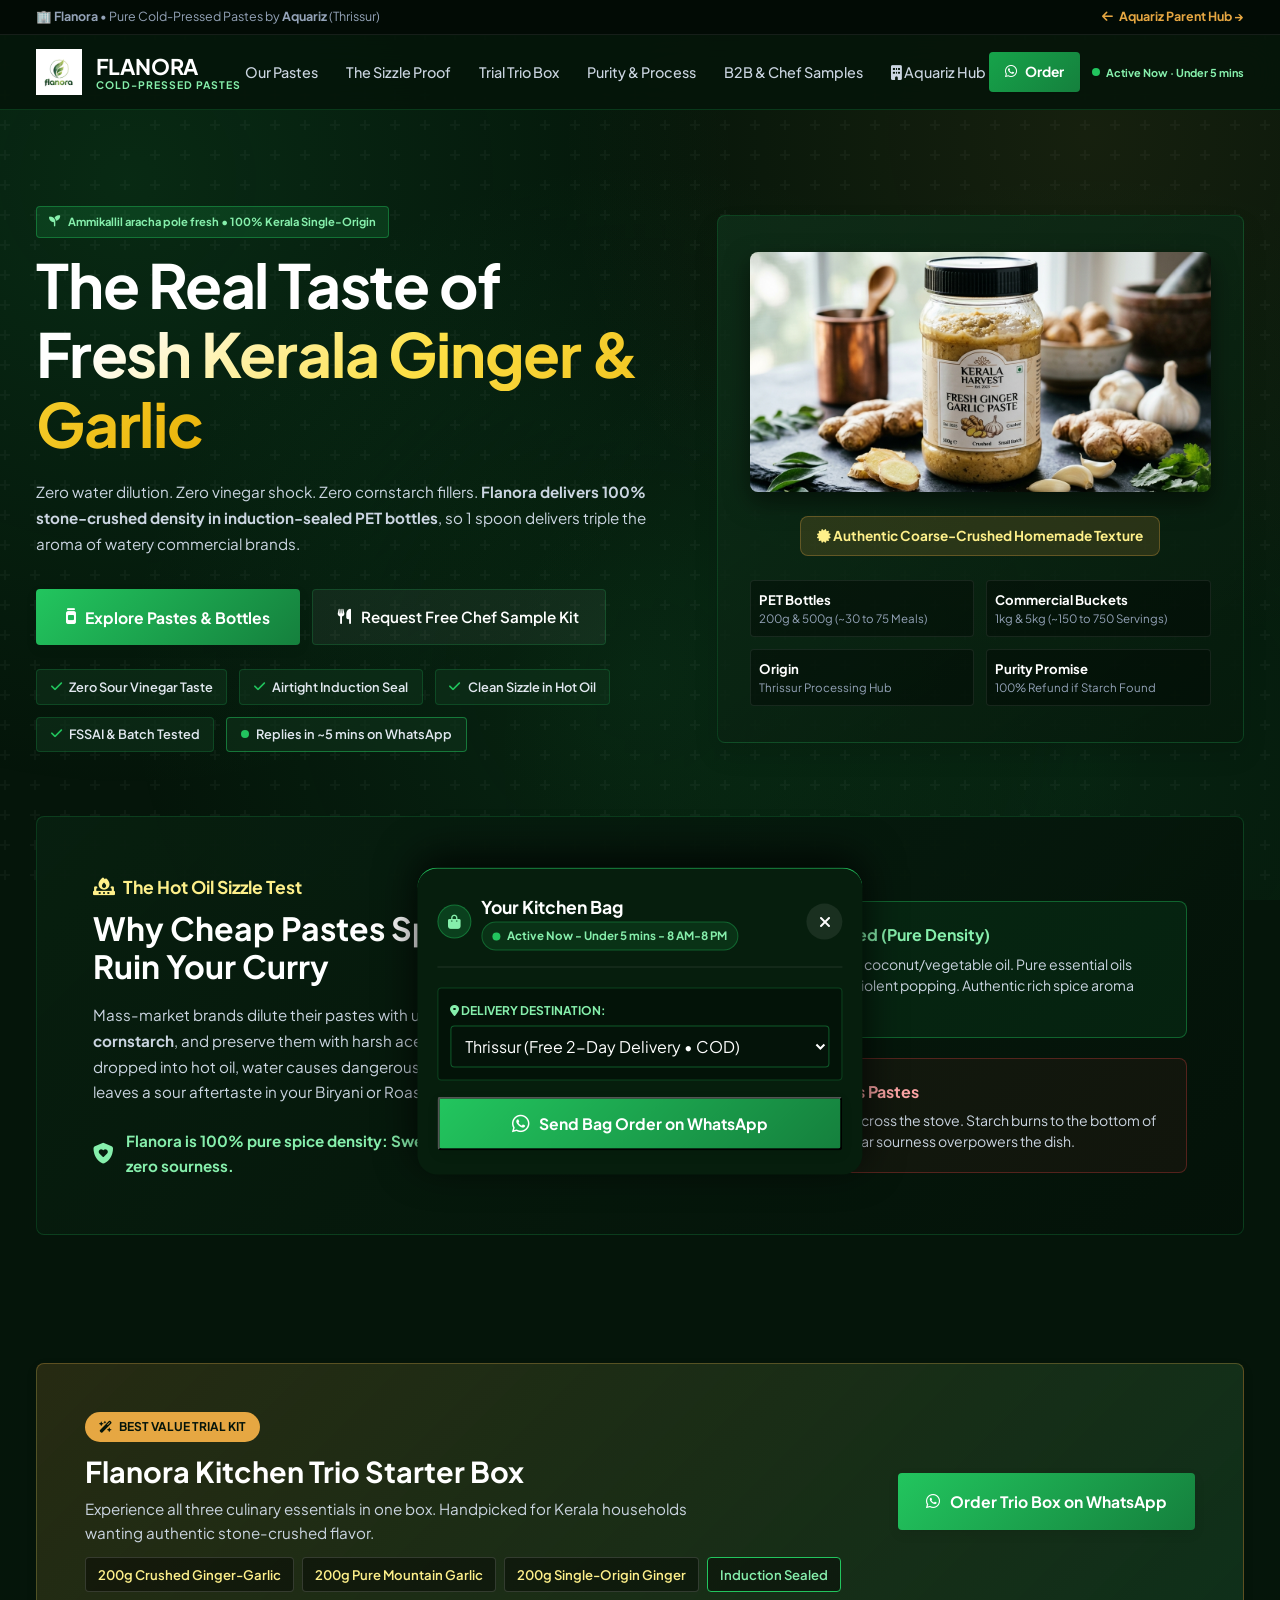
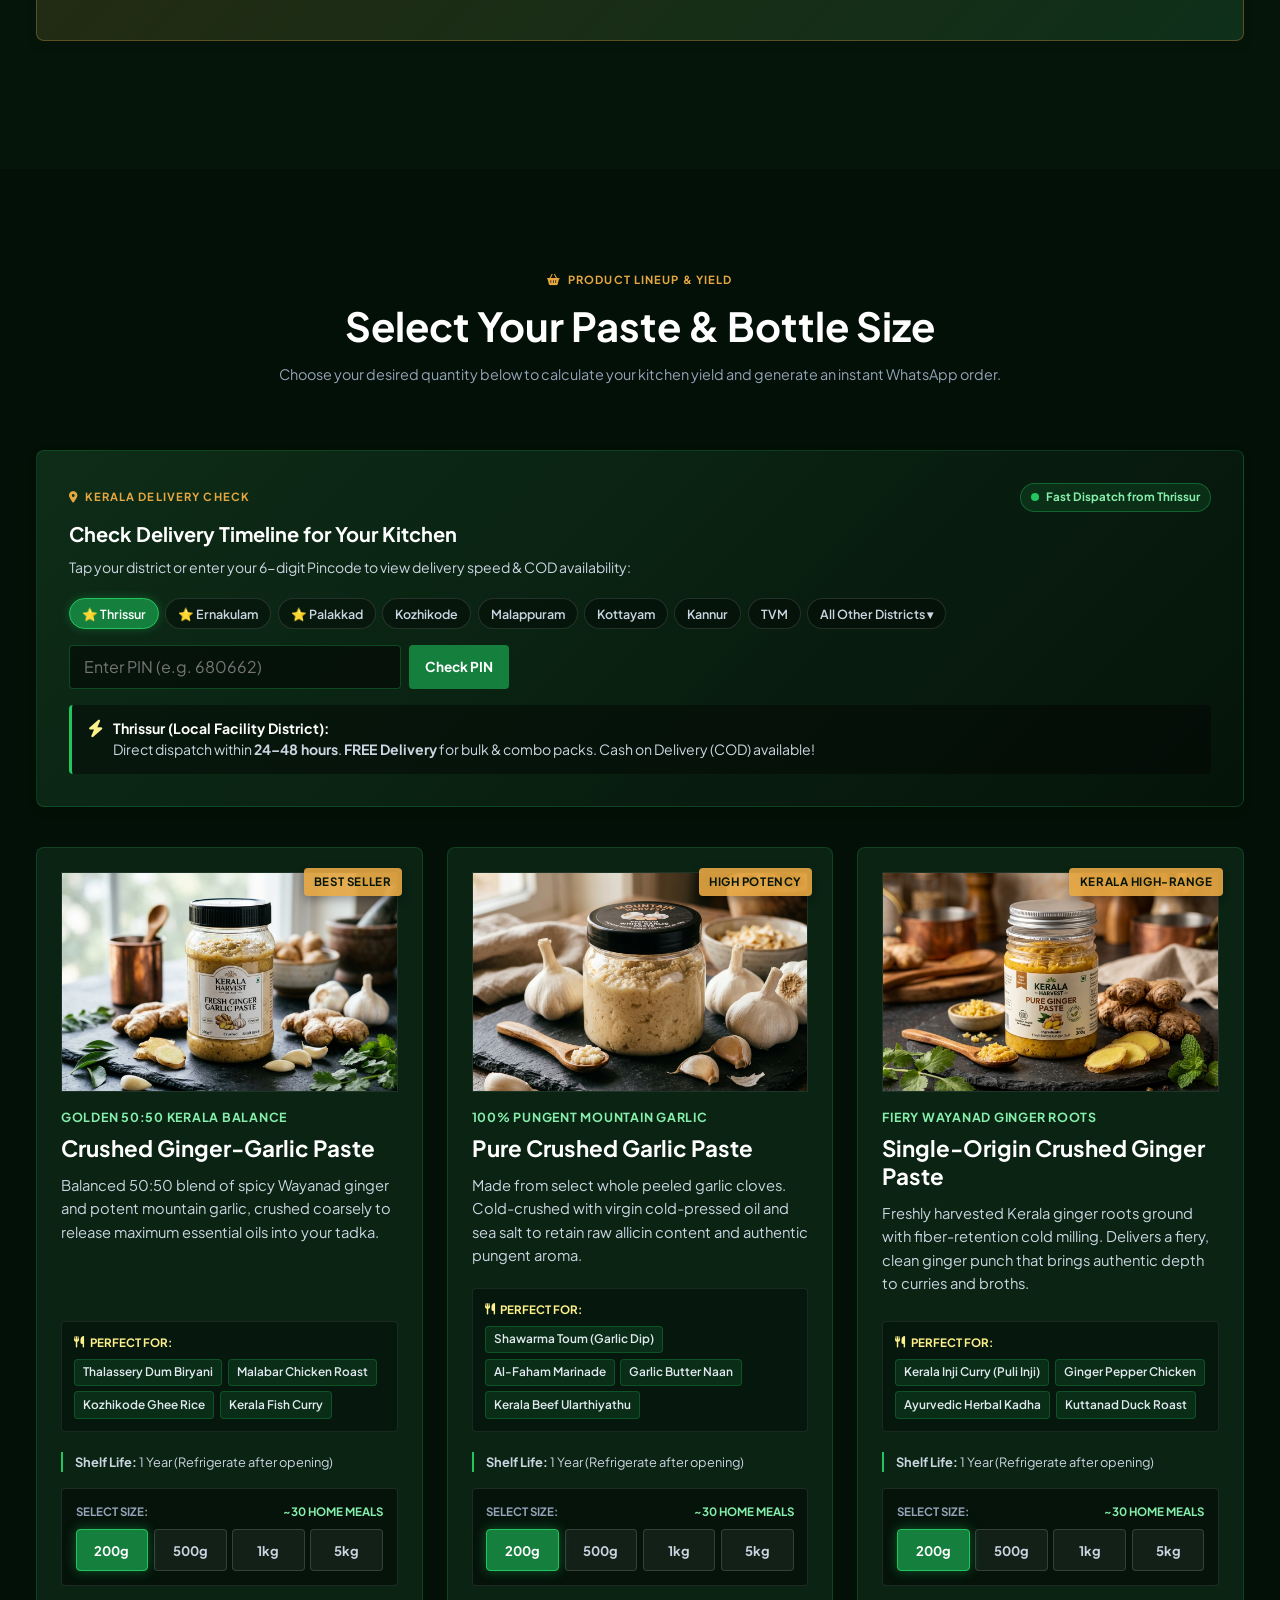
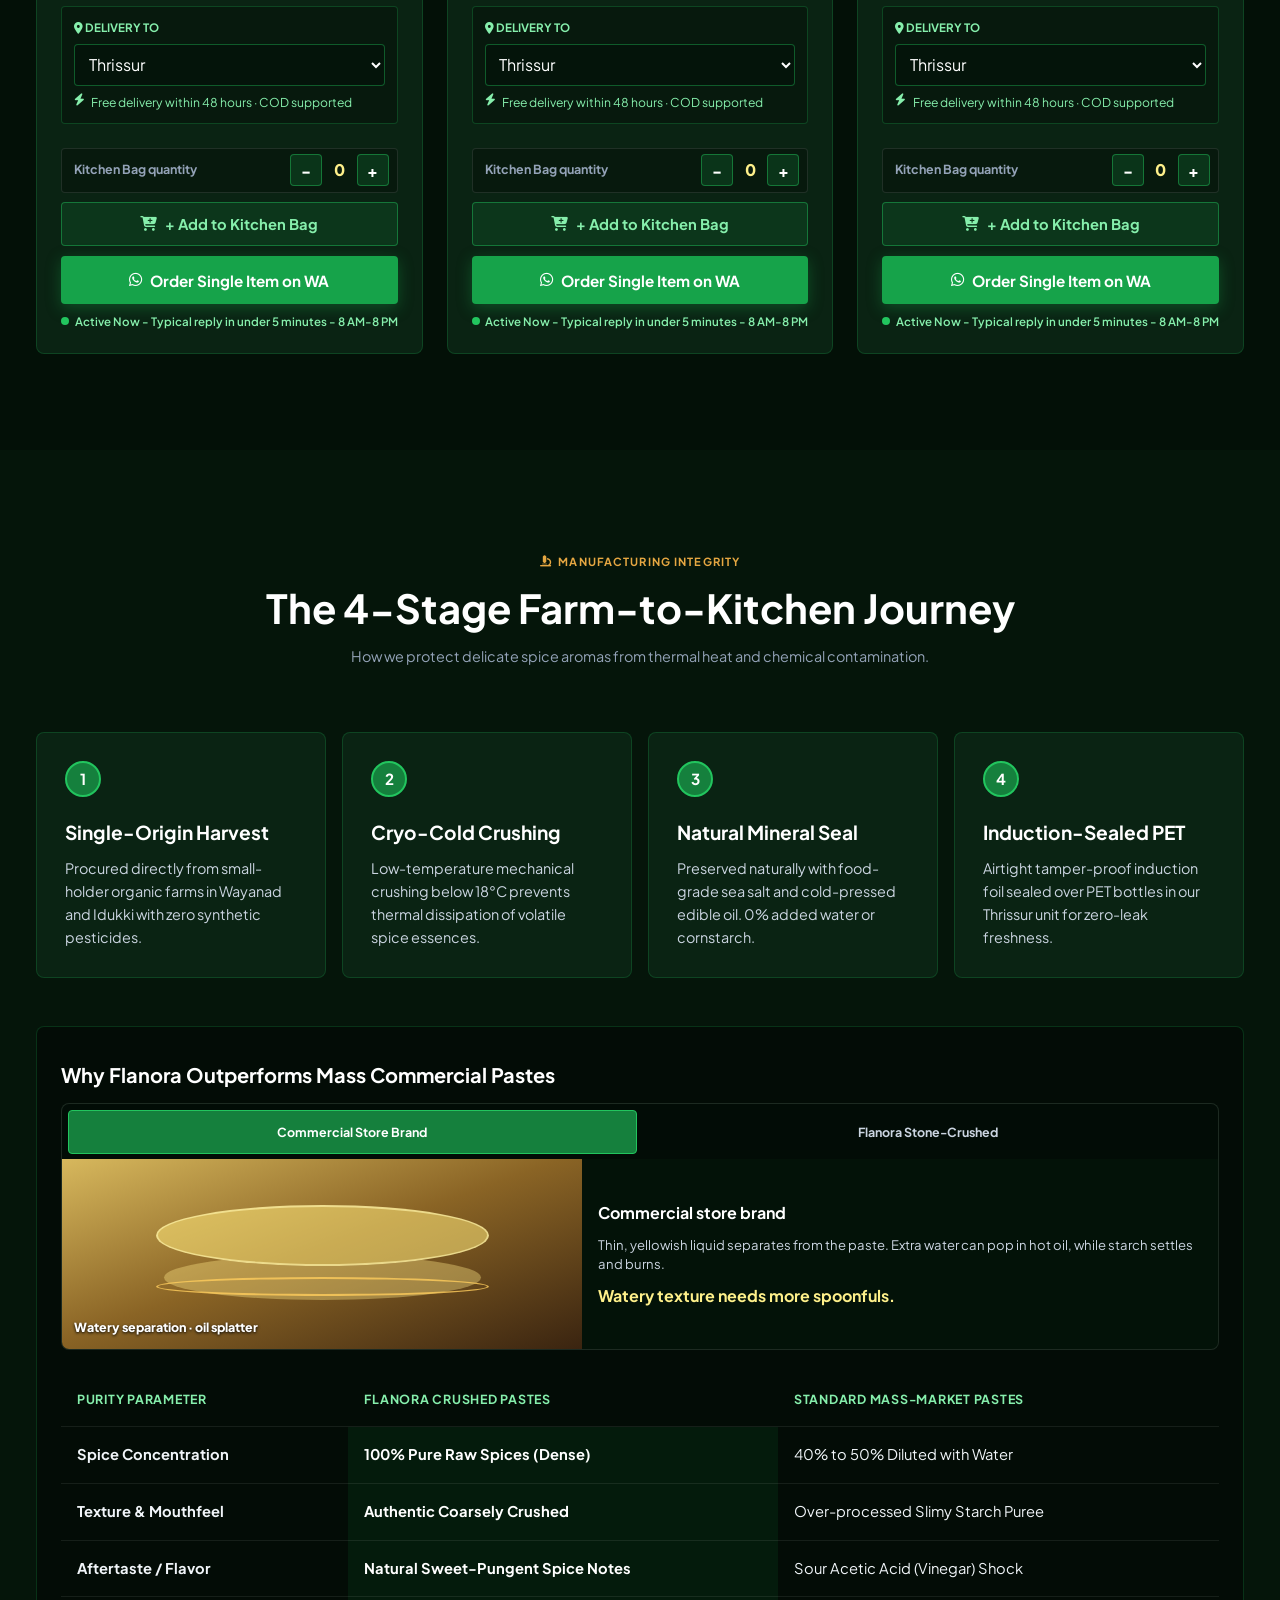
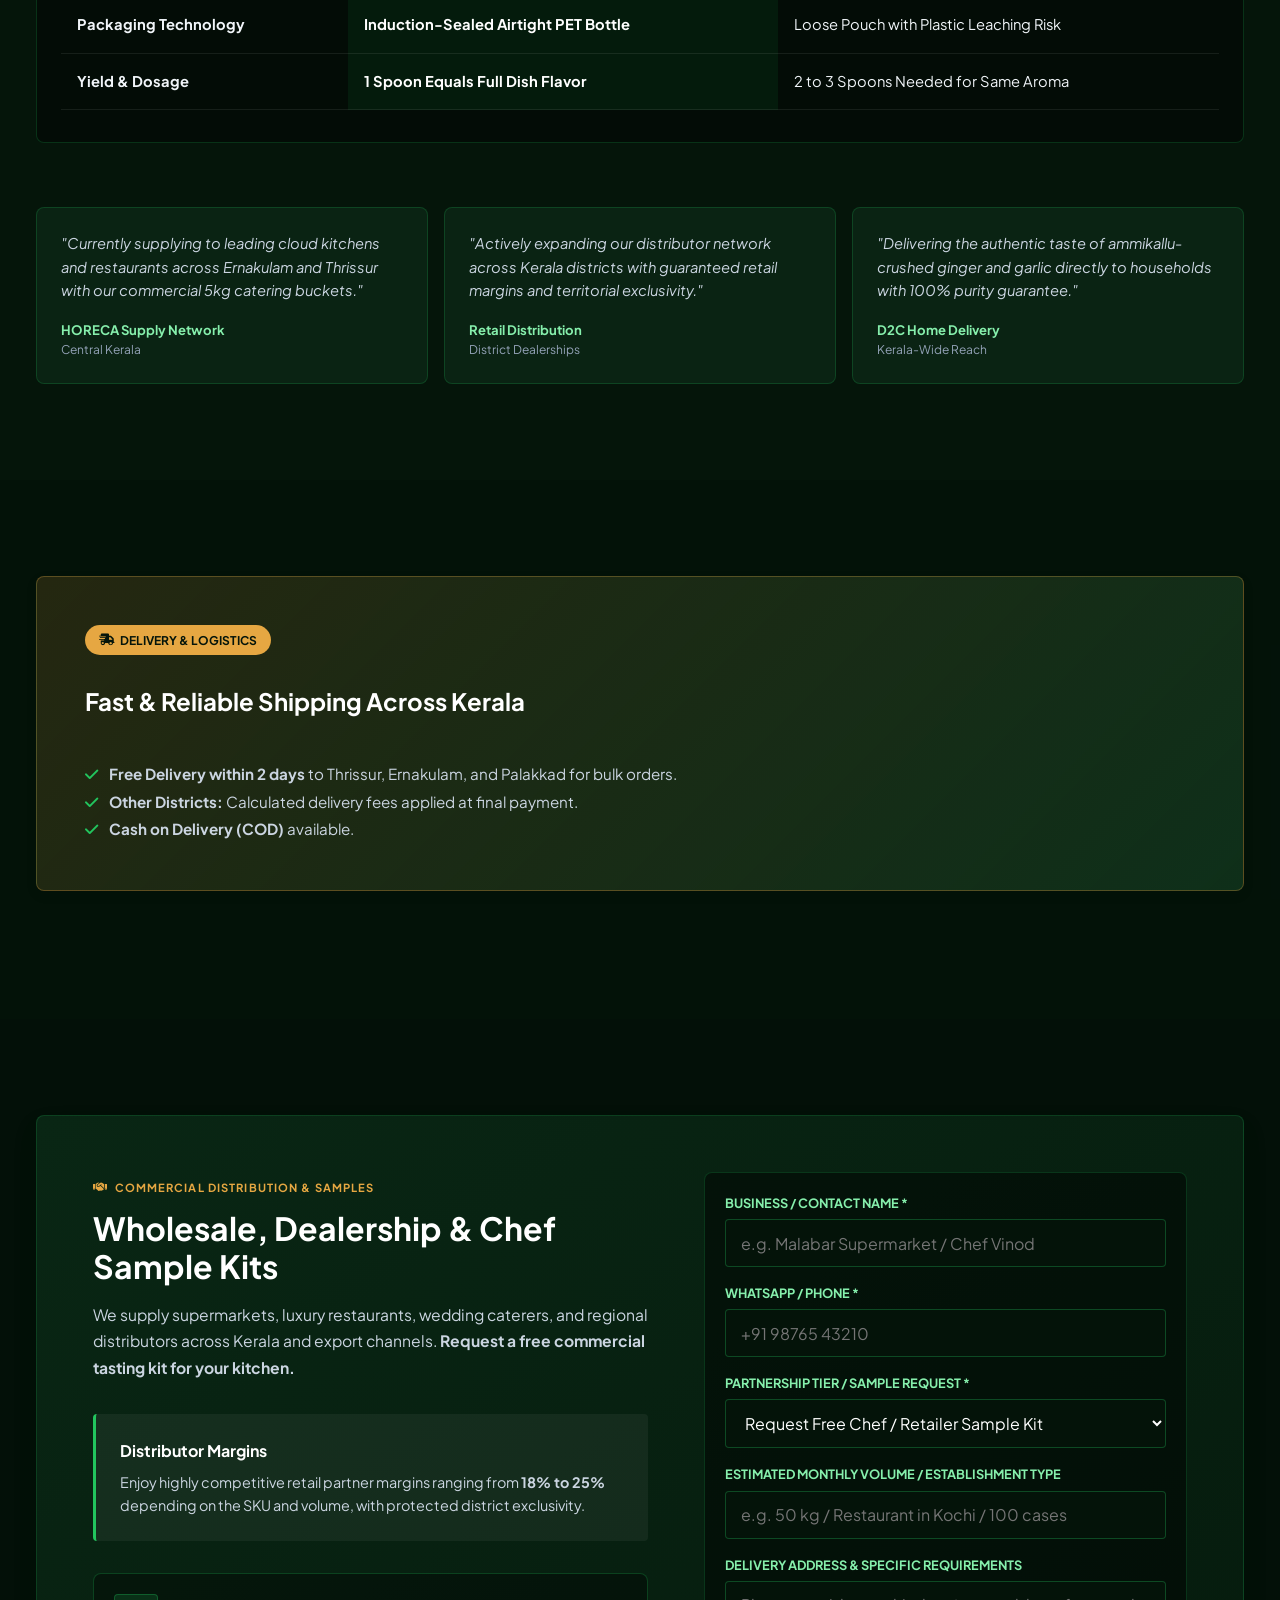
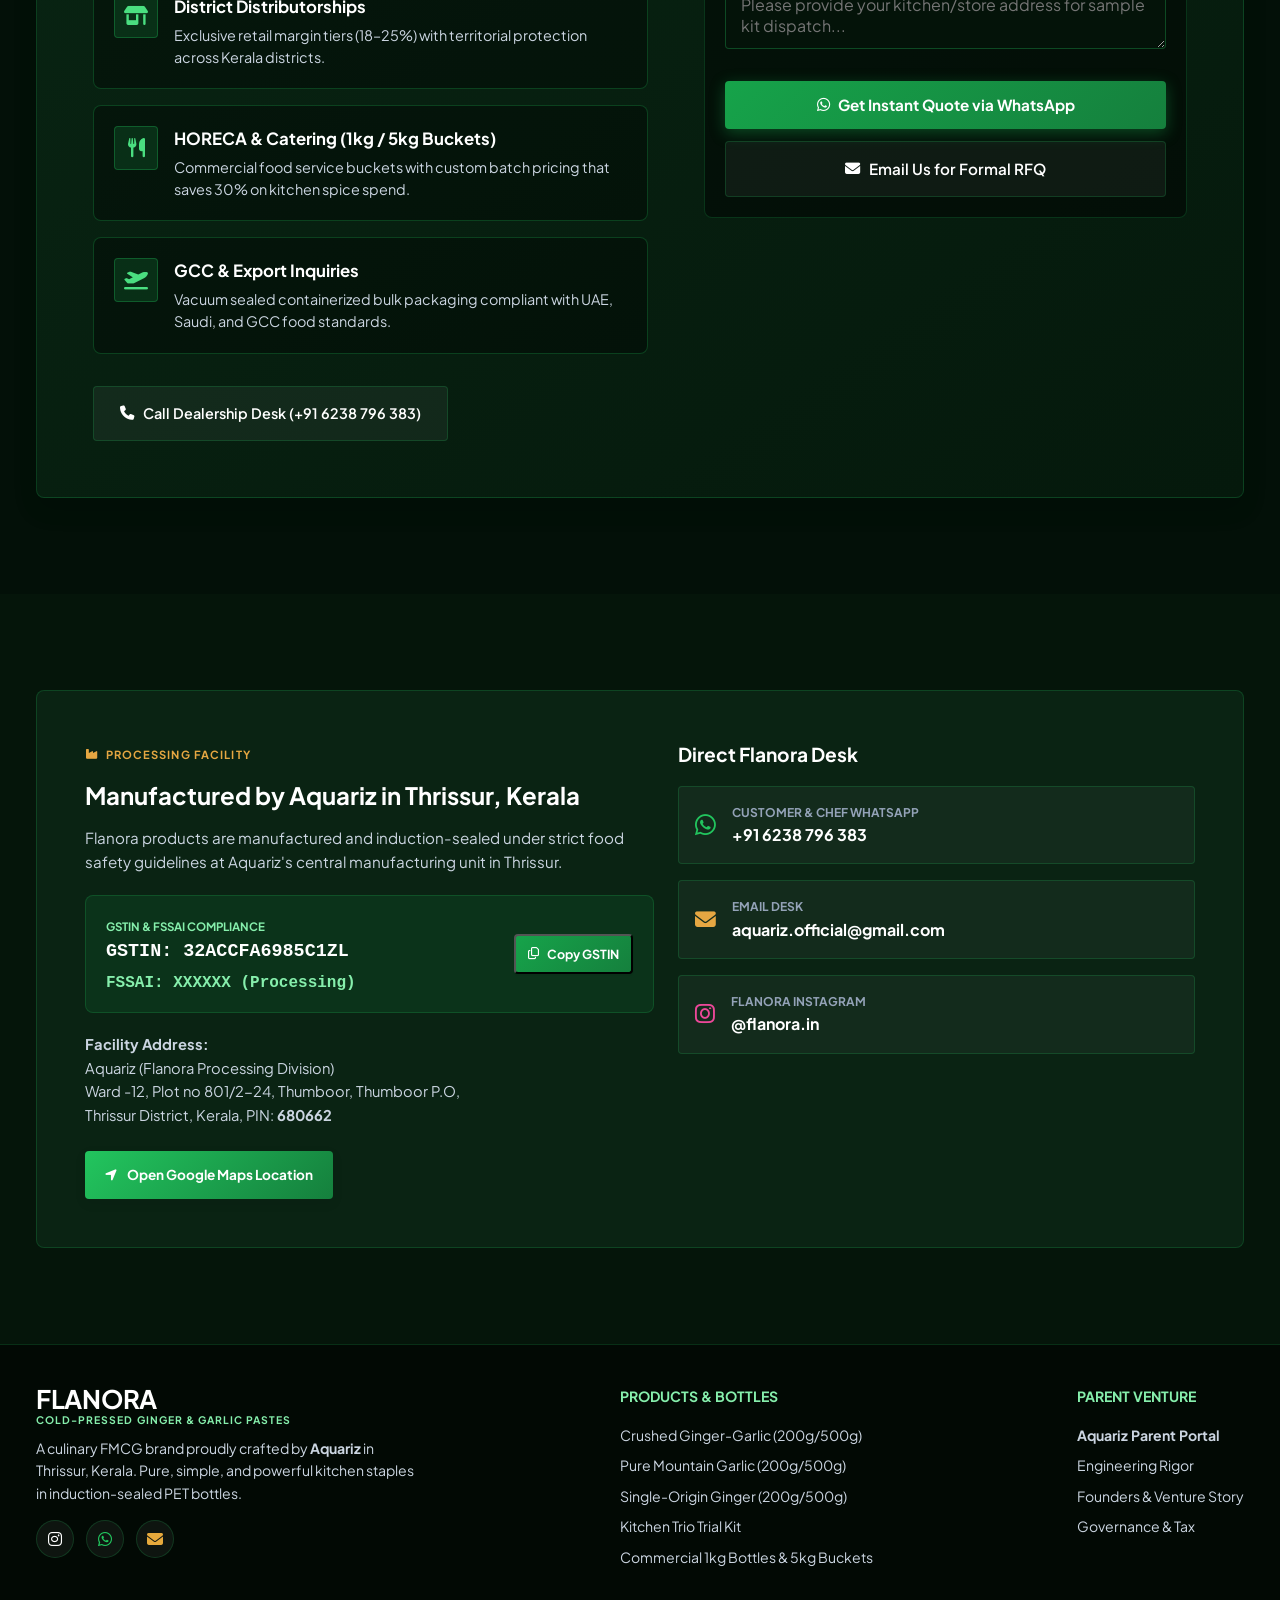
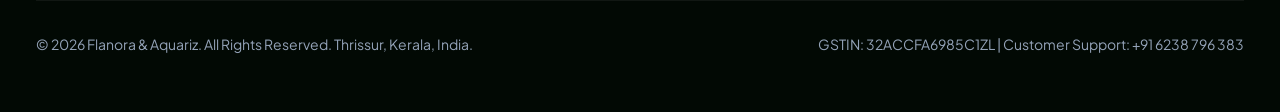
==== commit 7ddc6b98: "feat: Enhance website functionality and user experience - Updated CSS styles for improved layout and" ====
--- a/flanora/index.html
+++ b/flanora/index.html
@@ -1,14 +1,18 @@
 <!DOCTYPE html>
 <html lang="en">
+
 <head>
   <meta charset="UTF-8" />
   <meta name="viewport" content="width=device-width, initial-scale=1.0, maximum-scale=5.0, viewport-fit=cover" />
   <meta name="theme-color" content="#061a0c" />
-    <meta name="robots" content="index, follow" />
-  <meta name="description" content="Flanora – 100% Pure, Cold-Pressed Crushed Ginger & Garlic Pastes in Induction-Sealed PET Bottles from Kerala. Zero artificial fillers, zero vinegar aftertaste, maximum culinary yield." />
-  <meta name="keywords" content="Flanora, Ginger Garlic Paste, Cold Pressed Paste, Kerala Ginger, Crushed Garlic, Aquariz, Thrissur FMCG, HORECA Catering Paste, Induction Sealed Bottles, Malabar Biryani Paste" />
+  <meta name="robots" content="index, follow" />
+  <meta name="description"
+    content="Flanora – 100% Pure, Cold-Pressed Crushed Ginger & Garlic Pastes in Induction-Sealed PET Bottles from Kerala. Zero artificial fillers, zero vinegar aftertaste, maximum culinary yield." />
+  <meta name="keywords"
+    content="Flanora, Ginger Garlic Paste, Cold Pressed Paste, Kerala Ginger, Crushed Garlic, Aquariz, Thrissur FMCG, HORECA Catering Paste, Induction Sealed Bottles, Malabar Biryani Paste" />
   <meta property="og:title" content="Flanora | 100% Cold-Pressed Kerala Ginger & Garlic Pastes" />
-  <meta property="og:description" content="Ammikallil aracha pole fresh! 100% pure crushed pastes in induction-sealed PET bottles. Retail, trial trio boxes & commercial HORECA packs." />
+  <meta property="og:description"
+    content="Ammikallil aracha pole fresh! 100% pure crushed pastes in induction-sealed PET bottles. Retail, trial trio boxes & commercial HORECA packs." />
   <meta property="og:type" content="website" />
 
   <title>Flanora | 100% Cold-Pressed Kerala Ginger & Garlic Pastes</title>
@@ -18,14 +22,17 @@
   <meta name="twitter:card" content="summary_large_image" />
   <meta name="twitter:image" content="https://aquariz.in/flanora/logo-flanora.png" />
   <meta name="twitter:title" content="Flanora | 100% Cold-Pressed Kerala Ginger & Garlic Pastes" />
-  <meta name="twitter:description" content="100% pure crushed pastes in induction-sealed PET bottles. Zero artificial fillers." />
+  <meta name="twitter:description"
+    content="100% pure crushed pastes in induction-sealed PET bottles. Zero artificial fillers." />
   <link rel="icon" type="image/jpeg" href="logo-flanora.png" />
   <link rel="apple-touch-icon" href="logo-flanora.png" />
 
   <!-- Google Fonts -->
   <link rel="preconnect" href="https://fonts.googleapis.com" />
   <link rel="preconnect" href="https://fonts.gstatic.com" crossorigin />
-  <link href="https://fonts.googleapis.com/css2?family=Plus+Jakarta+Sans:wght@400;500;600;700&family=Playfair+Display:ital,wght@0,600;0,700;1,600&display=swap" rel="stylesheet" />
+  <link
+    href="https://fonts.googleapis.com/css2?family=Plus+Jakarta+Sans:wght@400;500;600;700&family=Playfair+Display:ital,wght@0,600;0,700;1,600&display=swap"
+    rel="stylesheet" />
   <link rel="stylesheet" href="https://cdnjs.cloudflare.com/ajax/libs/font-awesome/6.5.1/css/all.min.css" />
 
   <style>
@@ -101,7 +108,9 @@
       --transition-smooth: 0.35s cubic-bezier(0.16, 1, 0.3, 1);
     }
 
-    *, *::before, *::after {
+    *,
+    *::before,
+    *::after {
       box-sizing: border-box;
       margin: 0;
       padding: 0;
@@ -131,8 +140,20 @@
       transition: color var(--transition-fast);
     }
 
-    a, button, input, select, textarea, .pack-pill-btn, .btn-flanora-bar { touch-action: manipulation; }
-    button, input, select, textarea {
+    a,
+    button,
+    input,
+    select,
+    textarea,
+    .pack-pill-btn,
+    .btn-flanora-bar {
+      touch-action: manipulation;
+    }
+
+    button,
+    input,
+    select,
+    textarea {
       font-family: inherit;
       font-size: inherit;
       color: inherit;
@@ -152,8 +173,12 @@
       padding-left: var(--space-4);
       padding-right: var(--space-4);
     }
+
     @media (max-width: 480px) {
-      .container { padding-left: var(--space-3); padding-right: var(--space-3); }
+      .container {
+        padding-left: var(--space-3);
+        padding-right: var(--space-3);
+      }
     }
 
     /* Background Layers */
@@ -162,7 +187,7 @@
       inset: 0;
       pointer-events: none;
       z-index: 0;
-      background: 
+      background:
         radial-gradient(circle at 10% 20%, rgba(34, 197, 94, 0.12) 0%, transparent 45%),
         radial-gradient(circle at 85% 15%, rgba(230, 167, 66, 0.08) 0%, transparent 40%),
         radial-gradient(circle at 50% 75%, rgba(21, 128, 61, 0.15) 0%, transparent 55%),
@@ -188,6 +213,7 @@
       position: relative;
       z-index: 100;
     }
+
     .top-banner-flex {
       display: flex;
       align-items: center;
@@ -195,6 +221,7 @@
       gap: 0.5rem;
       width: 100%;
     }
+
     @media (max-width: 520px) {
       .top-banner-flex {
         flex-direction: column;
@@ -213,7 +240,9 @@
       gap: 0.35rem;
     }
 
-    .top-parent-banner a:hover { color: #fff; }
+    .top-parent-banner a:hover {
+      color: #fff;
+    }
 
     .navbar {
       position: sticky;
@@ -273,7 +302,9 @@
     }
 
     @media (min-width: 960px) {
-      .nav-links-desktop { display: flex; }
+      .nav-links-desktop {
+        display: flex;
+      }
     }
 
     .nav-link {
@@ -282,9 +313,17 @@
       color: #cbd5e1;
       position: relative;
     }
-    @media (min-width: 768px) { .nav-link { font-size: 0.9rem; } }
-
-    .nav-link:hover, .nav-link.active { color: #fff; }
+
+    @media (min-width: 768px) {
+      .nav-link {
+        font-size: 0.9rem;
+      }
+    }
+
+    .nav-link:hover,
+    .nav-link.active {
+      color: #fff;
+    }
 
     .nav-link::after {
       content: '';
@@ -297,7 +336,9 @@
       transition: width var(--transition-fast);
     }
 
-    .nav-link:hover::after { width: 100%; }
+    .nav-link:hover::after {
+      width: 100%;
+    }
 
     .nav-action-btns {
       display: flex;
@@ -308,15 +349,27 @@
     .btn-nav-order {
       display: inline-flex;
       align-items: center;
-      gap: 0.5rem;
+      gap: 0.35rem;
       background: linear-gradient(135deg, #16a34a, #15803d);
       color: #fff;
       font-weight: 700;
-      font-size: 0.86rem;
-      padding: 0.55rem 1.15rem;
+      font-size: 0.78rem;
+      padding: 0.4rem 0.7rem;
       border-radius: var(--radius-sm);
-      box-shadow: var(--shadow-md);
+      box-shadow: var(--shadow-sm);
       transition: all var(--transition-fast);
+      min-height: 36px;
+      white-space: nowrap;
+      touch-action: manipulation;
+    }
+
+    @media (min-width: 768px) {
+      .btn-nav-order {
+        font-size: 0.86rem;
+        padding: 0.5rem 1rem;
+        min-height: 40px;
+        gap: 0.5rem;
+      }
     }
 
     .btn-nav-order:hover {
@@ -337,7 +390,9 @@
     }
 
     @media (min-width: 960px) {
-      .btn-mobile-toggle { display: none; }
+      .btn-mobile-toggle {
+        display: none;
+      }
     }
 
     /* Mobile Drawer */
@@ -354,7 +409,9 @@
       transition: transform var(--transition-smooth);
     }
 
-    .flanora-drawer.open { transform: translateX(0); }
+    .flanora-drawer.open {
+      transform: translateX(0);
+    }
 
     .drawer-top {
       display: flex;
@@ -389,11 +446,15 @@
     }
 
     @media (min-width: 768px) {
-      .hero-wrap { padding: var(--space-12) 0 var(--space-10); }
+      .hero-wrap {
+        padding: var(--space-12) 0 var(--space-10);
+      }
     }
 
     @media (min-width: 768px) {
-      .hero-wrap { padding: var(--space-12) 0 var(--space-10); }
+      .hero-wrap {
+        padding: var(--space-12) 0 var(--space-10);
+      }
     }
 
     .hero-grid {
@@ -433,10 +494,23 @@
       margin-bottom: 1.25rem;
     }
 
-    @media (min-width: 480px) { .hero-main-title { font-size: 2.3rem; } }
-
-    @media (min-width: 640px) { .hero-main-title { font-size: 3.2rem; } }
-    @media (min-width: 1024px) { .hero-main-title { font-size: 3.8rem; } }
+    @media (min-width: 480px) {
+      .hero-main-title {
+        font-size: 2.3rem;
+      }
+    }
+
+    @media (min-width: 640px) {
+      .hero-main-title {
+        font-size: 3.2rem;
+      }
+    }
+
+    @media (min-width: 1024px) {
+      .hero-main-title {
+        font-size: 3.8rem;
+      }
+    }
 
     .title-highlight-gold {
       background: linear-gradient(135deg, #fff 10%, #fde047 50%, #eab308 100%);
@@ -460,12 +534,14 @@
       flex-wrap: wrap;
       margin-bottom: 1.5rem;
     }
+
     @media (max-width: 639px) {
       .hero-button-group {
         flex-direction: column;
         width: 100%;
         gap: 0.75rem;
       }
+
       .hero-button-group .btn-hero-primary,
       .hero-button-group .btn-hero-secondary {
         width: 100%;
@@ -535,7 +611,9 @@
       color: #e2e8f0;
     }
 
-    .trust-chip i { color: var(--color-primary-bright); }
+    .trust-chip i {
+      color: var(--color-primary-bright);
+    }
 
     /* Hero Showcase Card */
     .hero-showcase-card {
@@ -555,10 +633,13 @@
       object-fit: cover;
       border-radius: var(--radius-md);
       margin-bottom: 1.5rem;
-      box-shadow: 0 10px 25px rgba(0,0,0,0.5);
-    }
+      box-shadow: 0 10px 25px rgba(0, 0, 0, 0.5);
+    }
+
     @media (min-width: 768px) {
-      .flanora-hero-image-pane { height: 240px; }
+      .flanora-hero-image-pane {
+        height: 240px;
+      }
     }
 
     .hero-badge-seal {
@@ -606,7 +687,9 @@
     }
 
     @media (min-width: 768px) {
-      .section-spacing { padding: var(--space-12) 0; }
+      .section-spacing {
+        padding: var(--space-12) 0;
+      }
     }
 
     .section-header-center {
@@ -636,10 +719,15 @@
     }
 
     @media (min-width: 640px) {
-      .section-heading { font-size: 1.95rem; }
-    }
+      .section-heading {
+        font-size: 1.95rem;
+      }
+    }
+
     @media (min-width: 768px) {
-      .section-heading { font-size: 2.5rem; }
+      .section-heading {
+        font-size: 2.5rem;
+      }
     }
 
     .section-subtext {
@@ -711,8 +799,13 @@
       gap: 0.5rem;
     }
 
-    .sizzle-card-flanora .sizzle-card-title { color: #86efac; }
-    .sizzle-card-others .sizzle-card-title { color: #fca5a5; }
+    .sizzle-card-flanora .sizzle-card-title {
+      color: #86efac;
+    }
+
+    .sizzle-card-others .sizzle-card-title {
+      color: #fca5a5;
+    }
 
     .sizzle-card-desc {
       font-size: 0.88rem;
@@ -783,11 +876,12 @@
       color: #fef08a;
     }
 
-    
+
     @media (max-width: 859px) {
       .bundle-banner-card {
         padding: 1.5rem 1.25rem;
       }
+
       .bundle-banner-card a.btn-hero-primary {
         width: 100%;
         justify-content: center;
@@ -804,11 +898,15 @@
     }
 
     @media (min-width: 768px) {
-      .products-grid { grid-template-columns: repeat(2, 1fr); }
+      .products-grid {
+        grid-template-columns: repeat(2, 1fr);
+      }
     }
 
     @media (min-width: 1080px) {
-      .products-grid { grid-template-columns: repeat(3, 1fr); }
+      .products-grid {
+        grid-template-columns: repeat(3, 1fr);
+      }
     }
 
     .product-card {
@@ -841,7 +939,7 @@
       text-transform: uppercase;
       letter-spacing: 0.05em;
       z-index: 2;
-      box-shadow: 0 4px 10px rgba(0,0,0,0.3);
+      box-shadow: 0 4px 10px rgba(0, 0, 0, 0.3);
     }
 
     .product-photo-wrap {
@@ -853,8 +951,11 @@
       border: 1px solid rgba(255, 255, 255, 0.08);
       position: relative;
     }
+
     @media (min-width: 768px) {
-      .product-photo-wrap { height: 220px; }
+      .product-photo-wrap {
+        height: 220px;
+      }
     }
 
     .product-photo-img {
@@ -864,7 +965,9 @@
       transition: transform 0.5s ease;
     }
 
-    .product-card:hover .product-photo-img { transform: scale(1.05); }
+    .product-card:hover .product-photo-img {
+      transform: scale(1.05);
+    }
 
     .product-tagline {
       font-size: 0.78rem;
@@ -974,9 +1077,11 @@
       justify-content: center;
       touch-action: manipulation;
     }
+
     .pack-pill-btn:active {
       transform: scale(0.96);
     }
+
     .pack-pill-btn.active {
       background: var(--color-primary);
       border-color: var(--color-primary-bright);
@@ -1008,6 +1113,7 @@
       background: #22c55e;
       transform: translateY(-1px);
     }
+
     .btn-order-sku-whatsapp:active {
       transform: scale(0.98);
       background: #15803d;
@@ -1021,11 +1127,15 @@
     }
 
     @media (min-width: 640px) {
-      .process-timeline-grid { grid-template-columns: repeat(2, 1fr); }
+      .process-timeline-grid {
+        grid-template-columns: repeat(2, 1fr);
+      }
     }
 
     @media (min-width: 1024px) {
-      .process-timeline-grid { grid-template-columns: repeat(4, 1fr); }
+      .process-timeline-grid {
+        grid-template-columns: repeat(4, 1fr);
+      }
     }
 
     .process-step-card {
@@ -1080,13 +1190,17 @@
       text-align: left;
     }
 
-    .comparison-table th, .comparison-table td {
+    .comparison-table th,
+    .comparison-table td {
       padding: 0.5rem;
       border-bottom: 1px solid rgba(255, 255, 255, 0.08);
       font-size: 0.82rem;
     }
+
     @media (min-width: 768px) {
-      .comparison-table th, .comparison-table td {
+
+      .comparison-table th,
+      .comparison-table td {
         padding: 1rem;
         font-size: 0.92rem;
       }
@@ -1106,7 +1220,7 @@
       color: #fff;
     }
 
-    
+
     .table-scroll-hint-mobile {
       display: inline-flex;
       align-items: center;
@@ -1120,11 +1234,145 @@
       border-radius: var(--radius-full);
       margin-bottom: 0.85rem;
     }
+
     @media (min-width: 768px) {
-      .table-scroll-hint-mobile { display: none; }
-    }
+      .table-scroll-hint-mobile {
+        display: none;
+      }
+    }
+
     .purity-comparison-box {
       -webkit-overflow-scrolling: touch;
+    }
+
+    .comparison-switcher {
+      margin: 0 0 1.5rem;
+      overflow: hidden;
+      border: 1px solid rgba(255, 255, 255, 0.1);
+      border-radius: var(--radius-md);
+      background: rgba(5, 21, 10, 0.72);
+    }
+
+    .comparison-tabs {
+      display: grid;
+      grid-template-columns: 1fr 1fr;
+      gap: 0.35rem;
+      padding: 0.35rem;
+      background: rgba(0, 0, 0, 0.3);
+    }
+
+    .comparison-tab {
+      min-height: 44px;
+      padding: 0.6rem 0.5rem;
+      border: 1px solid transparent;
+      border-radius: var(--radius-sm);
+      background: transparent;
+      color: #cbd5e1;
+      cursor: pointer;
+      font-size: 0.78rem;
+      font-weight: 700;
+      touch-action: manipulation;
+    }
+
+    .comparison-tab.active {
+      background: #15803d;
+      border-color: #22c55e;
+      color: #fff;
+    }
+
+    .comparison-view {
+      display: grid;
+      grid-template-columns: 0.9fr 1.1fr;
+      min-height: 190px;
+    }
+
+    .comparison-visual {
+      position: relative;
+      min-height: 190px;
+      overflow: hidden;
+    }
+
+    .comparison-visual-commercial {
+      background: linear-gradient(160deg, #d7b85d 0%, #8a6425 48%, #3a2410 100%);
+    }
+
+    .comparison-visual-commercial::before,
+    .comparison-visual-commercial::after {
+      content: '';
+      position: absolute;
+      left: 18%;
+      width: 64%;
+      border-radius: 50%;
+      border: 2px solid rgba(255, 244, 171, 0.65);
+    }
+
+    .comparison-visual-commercial::before {
+      top: 24%;
+      height: 32%;
+      background: rgba(255, 231, 123, 0.55);
+      box-shadow: 0 42px 0 -8px rgba(255, 232, 135, 0.38);
+    }
+
+    .comparison-visual-commercial::after {
+      top: 62%;
+      height: 10%;
+      border-color: rgba(255, 206, 93, 0.8);
+    }
+
+    .comparison-visual-flanora {
+      background: #0b2d18 url('../assets/images/flanora_ginger_garlic_jar.jpg') center / cover no-repeat;
+    }
+
+    .comparison-visual-flanora::after {
+      content: '';
+      position: absolute;
+      inset: 0;
+      background: linear-gradient(90deg, rgba(5, 21, 10, 0.08), rgba(5, 21, 10, 0.6));
+    }
+
+    .comparison-visual-label {
+      position: absolute;
+      left: 0.75rem;
+      right: 0.75rem;
+      bottom: 0.75rem;
+      z-index: 1;
+      color: #fff;
+      font-size: 0.78rem;
+      font-weight: 800;
+      text-shadow: 0 1px 3px #000;
+    }
+
+    .comparison-copy {
+      display: flex;
+      flex-direction: column;
+      justify-content: center;
+      gap: 0.55rem;
+      padding: 1rem;
+    }
+
+    .comparison-copy h4 {
+      color: #fff;
+      font-size: 1rem;
+    }
+
+    .comparison-copy p {
+      color: #cbd5e1;
+      font-size: 0.82rem;
+      line-height: 1.5;
+    }
+
+    .comparison-copy strong {
+      color: #fef08a;
+    }
+
+    @media (max-width: 520px) {
+      .comparison-view {
+        grid-template-columns: 1fr;
+      }
+
+      .comparison-visual {
+        min-height: 145px;
+      }
     }
 
     /* Testimonials & Purity Promise */
@@ -1136,7 +1384,9 @@
     }
 
     @media (min-width: 768px) {
-      .trust-grid { grid-template-columns: repeat(3, 1fr); }
+      .trust-grid {
+        grid-template-columns: repeat(3, 1fr);
+      }
     }
 
     .testimonial-card {
@@ -1176,8 +1426,11 @@
       padding: 1.5rem;
       box-shadow: var(--shadow-lg);
     }
+
     @media (min-width: 900px) {
-      .b2b-wrapper { padding: 3.5rem; }
+      .b2b-wrapper {
+        padding: 3.5rem;
+      }
     }
 
     @media (min-width: 900px) {
@@ -1283,7 +1536,9 @@
       text-transform: uppercase;
     }
 
-    .rfq-input, .rfq-select, .rfq-textarea {
+    .rfq-input,
+    .rfq-select,
+    .rfq-textarea {
       width: 100%;
       background: rgba(5, 21, 10, 0.8);
       border: 1px solid rgba(34, 197, 94, 0.3);
@@ -1295,11 +1550,15 @@
       transition: border-color var(--transition-fast);
       touch-action: manipulation;
     }
-    .rfq-input, .rfq-select {
+
+    .rfq-input,
+    .rfq-select {
       min-height: 48px;
     }
 
-    .rfq-input:focus, .rfq-select:focus, .rfq-textarea:focus {
+    .rfq-input:focus,
+    .rfq-select:focus,
+    .rfq-textarea:focus {
       border-color: var(--color-primary-bright);
       box-shadow: 0 0 0 2px rgba(34, 197, 94, 0.25);
     }
@@ -1419,8 +1678,13 @@
     }
 
     @media (min-width: 768px) {
-      .mobile-flanora-bar { display: none; }
-      .flanora-footer { padding-bottom: 3.5rem; }
+      .mobile-flanora-bar {
+        display: none;
+      }
+
+      .flanora-footer {
+        padding-bottom: 3.5rem;
+      }
     }
 
     .btn-flanora-bar {
@@ -1437,13 +1701,26 @@
       touch-action: manipulation;
       transition: transform var(--transition-fast), background var(--transition-fast);
     }
+
     .btn-flanora-bar:active {
       transform: scale(0.96);
     }
 
-    .bar-wa { background: #16a34a; color: #fff; }
-    .bar-call { background: #15803d; color: #fff; border: 1px solid rgba(34, 197, 94, 0.3); }
-    .bar-parent { background: rgba(255, 255, 255, 0.08); color: #cbd5e1; }
+    .bar-wa {
+      background: #16a34a;
+      color: #fff;
+    }
+
+    .bar-call {
+      background: #15803d;
+      color: #fff;
+      border: 1px solid rgba(34, 197, 94, 0.3);
+    }
+
+    .bar-parent {
+      background: rgba(255, 255, 255, 0.08);
+      color: #cbd5e1;
+    }
 
     .toast-flanora {
       position: fixed;
@@ -1467,7 +1744,582 @@
       pointer-events: none;
     }
 
-    .toast-flanora.show { opacity: 1; transform: translateY(0); }
+    .toast-flanora.show {
+      opacity: 1;
+      transform: translateY(0);
+    }
+
+    /* ==========================================================================
+       FEATURE 2: PULSING "ACTIVE NOW" STATUS BADGE
+       ========================================================================== */
+    .pulse-dot {
+      display: inline-block;
+      width: 8px;
+      height: 8px;
+      border-radius: 50%;
+      background-color: #22c55e;
+      box-shadow: 0 0 0 0 rgba(34, 197, 94, 0.7);
+      animation: pulse-green 2s infinite;
+      flex-shrink: 0;
+    }
+
+    @keyframes pulse-green {
+      0% {
+        transform: scale(0.95);
+        box-shadow: 0 0 0 0 rgba(34, 197, 94, 0.7);
+      }
+
+      70% {
+        transform: scale(1);
+        box-shadow: 0 0 0 8px rgba(34, 197, 94, 0);
+      }
+
+      100% {
+        transform: scale(0.95);
+        box-shadow: 0 0 0 0 rgba(34, 197, 94, 0);
+      }
+    }
+
+    .active-now-badge {
+      display: inline-flex;
+      align-items: center;
+      gap: 0.4rem;
+      background: rgba(34, 197, 94, 0.12);
+      border: 1px solid rgba(34, 197, 94, 0.35);
+      color: #86efac;
+      font-size: 0.72rem;
+      font-weight: 700;
+      padding: 0.25rem 0.65rem;
+      border-radius: var(--radius-full);
+      white-space: nowrap;
+    }
+
+    /* ==========================================================================
+       FEATURE 3: KERALA DISTRICT & PINCODE DELIVERY CHECKER
+       ========================================================================== */
+    .delivery-checker-widget {
+      background: linear-gradient(135deg, rgba(16, 51, 28, 0.85) 0%, rgba(5, 21, 10, 0.95) 100%);
+      border: 1px solid var(--color-border-emerald);
+      border-radius: var(--radius-md);
+      padding: 1.5rem 1.25rem;
+      margin-bottom: 2.5rem;
+      box-shadow: var(--shadow-md);
+    }
+
+    @media (min-width: 768px) {
+      .delivery-checker-widget {
+        padding: 2rem;
+      }
+    }
+
+    .delivery-checker-header {
+      margin-bottom: 1.25rem;
+    }
+
+    .district-pills-row {
+      display: flex;
+      flex-wrap: wrap;
+      gap: 0.4rem;
+      margin-bottom: 1rem;
+    }
+
+    .district-pill {
+      background: rgba(0, 0, 0, 0.35);
+      border: 1px solid rgba(255, 255, 255, 0.12);
+      color: #cbd5e1;
+      padding: 0.4rem 0.75rem;
+      border-radius: var(--radius-full);
+      font-size: 0.78rem;
+      font-weight: 600;
+      cursor: pointer;
+      transition: all var(--transition-fast);
+      touch-action: manipulation;
+    }
+
+    .district-pill:hover,
+    .district-pill.active {
+      background: var(--color-primary);
+      border-color: var(--color-primary-bright);
+      color: #fff;
+      box-shadow: 0 0 10px rgba(34, 197, 94, 0.3);
+    }
+
+    .pincode-input-row {
+      display: flex;
+      gap: 0.5rem;
+      max-width: 440px;
+      margin-bottom: 1rem;
+    }
+
+    .pincode-input {
+      flex: 1;
+      background: rgba(0, 0, 0, 0.5);
+      border: 1px solid rgba(34, 197, 94, 0.3);
+      border-radius: var(--radius-sm);
+      padding: 0.65rem 0.9rem;
+      color: #fff;
+      font-size: 16px !important;
+      outline: none;
+    }
+
+    .btn-check-pin {
+      background: var(--color-primary);
+      color: #fff;
+      font-weight: 700;
+      font-size: 0.85rem;
+      padding: 0.65rem 1rem;
+      border-radius: var(--radius-sm);
+      border: none;
+      cursor: pointer;
+      white-space: nowrap;
+      touch-action: manipulation;
+    }
+
+    .delivery-result-card {
+      background: rgba(0, 0, 0, 0.4);
+      border-left: 3px solid #22c55e;
+      border-radius: 4px;
+      padding: 0.85rem 1rem;
+      font-size: 0.88rem;
+      color: #cbd5e1;
+      line-height: 1.5;
+    }
+
+    .card-delivery-check {
+      background: rgba(0, 0, 0, 0.28);
+      border: 1px solid rgba(34, 197, 94, 0.25);
+      border-radius: var(--radius-sm);
+      padding: 0.75rem;
+      margin-bottom: 1rem;
+    }
+
+    .card-delivery-label {
+      display: block;
+      color: #86efac;
+      font-size: 0.72rem;
+      font-weight: 700;
+      margin-bottom: 0.4rem;
+      text-transform: uppercase;
+    }
+
+    .card-delivery-select {
+      width: 100%;
+      min-height: 42px;
+      background: rgba(5, 21, 10, 0.9);
+      border: 1px solid rgba(34, 197, 94, 0.4);
+      border-radius: var(--radius-sm);
+      color: #fff;
+      padding: 0.45rem 0.6rem;
+      font-size: 16px;
+    }
+
+    .card-delivery-result {
+      display: flex;
+      align-items: flex-start;
+      gap: 0.4rem;
+      margin-top: 0.5rem;
+      color: #cbd5e1;
+      font-size: 0.76rem;
+      line-height: 1.4;
+    }
+
+    .card-delivery-result.fast {
+      color: #86efac;
+    }
+
+    .card-delivery-result.express {
+      color: #bfdbfe;
+    }
+
+    /* ==========================================================================
+       FEATURE 1: MULTI-ITEM KITCHEN BAG & DUAL CARD ACTION
+       ========================================================================== */
+    .product-actions-group {
+      display: flex;
+      flex-direction: column;
+      gap: 0.6rem;
+      margin-top: 0.5rem;
+    }
+
+    .btn-add-to-bag {
+      width: 100%;
+      min-height: 44px;
+      display: inline-flex;
+      align-items: center;
+      justify-content: center;
+      gap: 0.5rem;
+      background: rgba(34, 197, 94, 0.12);
+      border: 1px solid rgba(34, 197, 94, 0.45);
+      color: #86efac;
+      font-weight: 700;
+      font-size: 0.92rem;
+      padding: 0.75rem 1rem;
+      border-radius: var(--radius-sm);
+      cursor: pointer;
+      transition: all var(--transition-fast);
+      touch-action: manipulation;
+    }
+
+    .btn-add-to-bag:hover {
+      background: rgba(34, 197, 94, 0.22);
+      border-color: #22c55e;
+      color: #fff;
+    }
+
+    .btn-add-to-bag:active {
+      transform: scale(0.97);
+    }
+
+    .btn-add-to-bag.added {
+      background: #15803d;
+      border-color: #22c55e;
+      color: #fff;
+    }
+
+    .bag-quick-quantity {
+      display: flex;
+      align-items: center;
+      justify-content: space-between;
+      gap: 0.75rem;
+      min-height: 44px;
+      padding: 0.35rem 0.5rem 0.35rem 0.75rem;
+      background: rgba(0, 0, 0, 0.28);
+      border: 1px solid rgba(255, 255, 255, 0.1);
+      border-radius: var(--radius-sm);
+    }
+
+    .bag-quick-quantity-label {
+      color: var(--color-text-muted);
+      font-size: 0.78rem;
+      font-weight: 700;
+    }
+
+    .bag-quick-quantity-controls {
+      display: flex;
+      align-items: center;
+      gap: 0.45rem;
+    }
+
+    .btn-card-qty {
+      width: 32px;
+      height: 32px;
+      display: inline-flex;
+      align-items: center;
+      justify-content: center;
+      background: rgba(34, 197, 94, 0.16);
+      border: 1px solid rgba(34, 197, 94, 0.45);
+      border-radius: var(--radius-sm);
+      color: #fff;
+      cursor: pointer;
+      font-weight: 800;
+      touch-action: manipulation;
+    }
+
+    .btn-card-qty:active {
+      transform: scale(0.94);
+    }
+
+    .card-qty-value {
+      min-width: 1.25rem;
+      text-align: center;
+      color: #fef08a;
+      font-weight: 800;
+    }
+
+    .whatsapp-status {
+      display: flex;
+      align-items: center;
+      justify-content: center;
+      gap: 0.35rem;
+      color: #86efac;
+      font-size: 0.72rem;
+      font-weight: 600;
+      text-align: center;
+      line-height: 1.35;
+    }
+
+    .nav-whatsapp-status {
+      display: inline-flex;
+      align-items: center;
+      gap: 0.35rem;
+      color: #86efac;
+      font-size: 0.68rem;
+      font-weight: 700;
+      white-space: nowrap;
+    }
+
+    @media (max-width: 959px) {
+      .nav-whatsapp-status {
+        display: none;
+      }
+    }
+
+    /* Floating Kitchen Bag Bar */
+    .kitchen-bag-floating-bar {
+      position: fixed;
+      bottom: calc(56px + max(0.55rem, env(safe-area-inset-bottom)));
+      left: 1rem;
+      right: 1rem;
+      max-width: 540px;
+      margin: 0 auto;
+      background: linear-gradient(135deg, #092614, #051a0c);
+      border: 1px solid var(--color-primary-bright);
+      border-radius: var(--radius-md);
+      box-shadow: 0 10px 30px rgba(0, 0, 0, 0.7), 0 0 20px rgba(34, 197, 94, 0.25);
+      z-index: 98;
+      animation: slideUpFloat 0.3s cubic-bezier(0.16, 1, 0.3, 1);
+    }
+
+    @media (min-width: 768px) {
+      .kitchen-bag-floating-bar {
+        bottom: 1.5rem;
+        left: auto;
+        right: 1.5rem;
+        width: 380px;
+      }
+    }
+
+    @keyframes slideUpFloat {
+      from {
+        transform: translateY(30px);
+        opacity: 0;
+      }
+
+      to {
+        transform: translateY(0);
+        opacity: 1;
+      }
+    }
+
+    .bag-bar-content {
+      display: flex;
+      align-items: center;
+      justify-content: space-between;
+      padding: 0.75rem 1rem;
+      cursor: pointer;
+      gap: 0.75rem;
+    }
+
+    .bag-bar-left {
+      display: flex;
+      align-items: center;
+      gap: 0.75rem;
+      min-width: 0;
+    }
+
+    .bag-bar-icon {
+      position: relative;
+      width: 38px;
+      height: 38px;
+      background: rgba(34, 197, 94, 0.2);
+      border: 1px solid rgba(34, 197, 94, 0.4);
+      border-radius: 50%;
+      display: flex;
+      align-items: center;
+      justify-content: center;
+      color: #86efac;
+      font-size: 1rem;
+      flex-shrink: 0;
+    }
+
+    .bag-count-badge {
+      position: absolute;
+      top: -4px;
+      right: -4px;
+      background: #e6a742;
+      color: #05150a;
+      font-size: 0.7rem;
+      font-weight: 800;
+      width: 18px;
+      height: 18px;
+      border-radius: 50%;
+      display: flex;
+      align-items: center;
+      justify-content: center;
+    }
+
+    .bag-bar-info {
+      min-width: 0;
+    }
+
+    .bag-bar-title {
+      font-size: 0.88rem;
+      font-weight: 700;
+      color: #fff;
+      white-space: nowrap;
+      overflow: hidden;
+      text-overflow: ellipsis;
+    }
+
+    .bag-bar-sub {
+      font-size: 0.72rem;
+      color: #86efac;
+      white-space: nowrap;
+      overflow: hidden;
+      text-overflow: ellipsis;
+    }
+
+    .btn-bag-checkout {
+      background: #16a34a;
+      color: #fff;
+      font-size: 0.8rem;
+      font-weight: 700;
+      padding: 0.45rem 0.85rem;
+      border-radius: var(--radius-sm);
+      border: none;
+      display: flex;
+      align-items: center;
+      gap: 0.35rem;
+      cursor: pointer;
+      white-space: nowrap;
+      flex-shrink: 0;
+    }
+
+    /* Kitchen Bag Slide-Up Modal */
+    .bag-modal-backdrop {
+      position: fixed;
+      inset: 0;
+      background: rgba(0, 0, 0, 0.75);
+      backdrop-filter: blur(8px);
+      z-index: 1000;
+      opacity: 0;
+      pointer-events: none;
+      transition: opacity 0.3s ease;
+    }
+
+    .bag-modal-backdrop.open {
+      opacity: 1;
+      pointer-events: auto;
+    }
+
+    .bag-modal {
+      position: fixed;
+      bottom: 0;
+      left: 0;
+      right: 0;
+      background: #061e0d;
+      border-top: 1px solid var(--color-primary-bright);
+      border-radius: 20px 20px 0 0;
+      padding: 1.5rem 1.25rem;
+      max-height: 85vh;
+      overflow-y: auto;
+      z-index: 1001;
+      transform: translateY(100%);
+      transition: transform 0.35s cubic-bezier(0.16, 1, 0.3, 1);
+      box-shadow: 0 -10px 40px rgba(0, 0, 0, 0.8);
+    }
+
+    @media (min-width: 640px) {
+      .bag-modal {
+        max-width: 480px;
+        left: 50%;
+        right: auto;
+        transform: translate(-50%, 100%);
+        border-radius: 20px;
+        bottom: 2rem;
+      }
+
+      .bag-modal.open {
+        transform: translate(-50%, 0);
+      }
+    }
+
+    .bag-modal.open {
+      transform: translateY(0);
+    }
+
+    .bag-modal-header {
+      display: flex;
+      align-items: center;
+      justify-content: space-between;
+      border-bottom: 1px solid rgba(255, 255, 255, 0.1);
+      padding-bottom: 1rem;
+      margin-bottom: 1rem;
+    }
+
+    .btn-modal-close {
+      background: rgba(255, 255, 255, 0.08);
+      border: none;
+      color: #fff;
+      width: 36px;
+      height: 36px;
+      border-radius: 50%;
+      display: flex;
+      align-items: center;
+      justify-content: center;
+      cursor: pointer;
+      touch-action: manipulation;
+    }
+
+    .bag-item-row {
+      display: flex;
+      align-items: center;
+      justify-content: space-between;
+      padding: 0.75rem 0;
+      border-bottom: 1px solid rgba(255, 255, 255, 0.06);
+      gap: 0.75rem;
+    }
+
+    .bag-item-title {
+      font-size: 0.9rem;
+      font-weight: 700;
+      color: #fff;
+    }
+
+    .bag-item-pack {
+      font-size: 0.76rem;
+      color: #86efac;
+    }
+
+    .bag-qty-controls {
+      display: flex;
+      align-items: center;
+      gap: 0.4rem;
+      background: rgba(0, 0, 0, 0.4);
+      padding: 0.25rem 0.5rem;
+      border-radius: var(--radius-sm);
+      border: 1px solid rgba(255, 255, 255, 0.1);
+    }
+
+    .btn-qty {
+      background: transparent;
+      border: none;
+      color: #fff;
+      font-size: 1rem;
+      font-weight: 700;
+      width: 28px;
+      height: 28px;
+      display: flex;
+      align-items: center;
+      justify-content: center;
+      cursor: pointer;
+      touch-action: manipulation;
+    }
+
+    .qty-display {
+      font-size: 0.88rem;
+      font-weight: 700;
+      color: #fef08a;
+      min-width: 20px;
+      text-align: center;
+    }
+
+    .btn-remove-item {
+      background: transparent;
+      border: none;
+      color: #ef4444;
+      font-size: 0.85rem;
+      cursor: pointer;
+      padding: 0.25rem;
+      touch-action: manipulation;
+    }
+
+    .bag-modal-footer {
+      margin-top: 1.25rem;
+      display: flex;
+      flex-direction: column;
+      gap: 1rem;
+    }
   </style>
   <script type="application/ld+json">
   {
@@ -1488,13 +2340,345 @@
     },
     "image": "https://aquariz.in/flanora/logo-flanora.png"
   }
+  
+    // =========================================================================
+    // FEATURE 3: KERALA DISTRICT & PINCODE CHECKER LOGIC
+    // =========================================================================
+    let selectedDeliveryDistrict = 'Thrissur';
+
+    const districtData = {
+      'Thrissur': { type: 'fast', text: 'Local Processing Hub • Direct dispatch in 24–48 hrs • FREE delivery on bulk/combos • COD available' },
+      'Ernakulam': { type: 'fast', text: 'Central Route • Delivery in 24–48 hrs from Thrissur hub • FREE delivery on bulk/combos • COD available' },
+      'Palakkad': { type: 'fast', text: 'Eastern Route • Delivery in 24–48 hrs from Thrissur hub • FREE delivery on bulk/combos • COD available' },
+      'Kozhikode': { type: 'express', text: 'Express Courier (2–3 Days) • Calculated delivery fee at checkout • COD available' },
+      'Malappuram': { type: 'express', text: 'Express Courier (2–3 Days) • Calculated delivery fee at checkout • COD available' },
+      'Kottayam': { type: 'express', text: 'Express Courier (2–3 Days) • Calculated delivery fee at checkout • COD available' },
+      'Kannur': { type: 'express', text: 'Express Courier (2–3 Days) • Calculated delivery fee at checkout • COD available' },
+      'Thiruvananthapuram': { type: 'express', text: 'Express Courier (2–3 Days) • Calculated delivery fee at checkout • COD available' },
+      'Other': { type: 'express', text: 'Statewide Express Courier • All Kerala PIN codes covered • COD supported' }
+    };
+
+    function selectDistrict(districtName) {
+      selectedDeliveryDistrict = districtName;
+      document.querySelectorAll('.district-pill').forEach(btn => {
+        btn.classList.toggle('active', btn.textContent.includes(districtName));
+      });
+
+      const info = districtData[districtName] || districtData['Other'];
+      const icon = info.type === 'fast' ? '<i class="fa-solid fa-bolt" style="color: #fef08a; font-size:1.1rem; margin-top:2px;"></i>' : '<i class="fa-solid fa-truck" style="color: #60a5fa; font-size:1.1rem; margin-top:2px;"></i>';
+      const heading = info.type === 'fast' ? `<strong style="color: #86efac;">${districtName} (Free 48h Route):</strong>` : `<strong style="color: #fff;">${districtName} Delivery:</strong>`;
+
+      document.getElementById('deliveryResultCard').innerHTML = `
+        <div style="display:flex; align-items:flex-start; gap:0.6rem;">
+          ${icon}
+          <div>
+            ${heading}
+            <div>${info.text}</div>
+          </div>
+        </div>
+      `;
+
+      // Sync with Kitchen Bag select
+      const bagSelect = document.getElementById('bagDistrictSelect');
+      if (bagSelect) {
+        for (let i = 0; i < bagSelect.options.length; i++) {
+          if (bagSelect.options[i].value === districtName) {
+            bagSelect.selectedIndex = i;
+            break;
+          }
+        }
+      }
+
+      document.querySelectorAll('.card-delivery-select').forEach(select => {
+        select.value = districtName;
+      });
+      document.querySelectorAll('.card-delivery-result').forEach(result => {
+        const isFast = info.type === 'fast';
+        result.className = `card-delivery-result ${info.type}`;
+        result.innerHTML = `<i class="fa-solid ${isFast ? 'fa-bolt' : 'fa-truck'}"></i><span>${isFast ? 'Free delivery within 48 hours · COD supported' : 'Express courier delivery available · COD supported'}</span>`;
+      });
+    }
+
+    function updateCardDelivery(select) {
+      const districtName = select.value;
+      const info = districtData[districtName] || districtData['Other'];
+      const isFast = info.type === 'fast';
+      const icon = isFast ? 'fa-bolt' : 'fa-truck';
+      const message = isFast
+        ? 'Free delivery within 48 hours · COD supported'
+        : 'Express courier delivery available · COD supported';
+
+      document.querySelectorAll('.card-delivery-select').forEach(control => {
+        control.value = districtName;
+      });
+      document.querySelectorAll('.card-delivery-result').forEach(result => {
+        result.className = `card-delivery-result ${info.type}`;
+        result.innerHTML = `<i class="fa-solid ${icon}"></i><span>${message}</span>`;
+      });
+      selectDistrict(districtName);
+    }
+
+    function setComparisonView(view, activeTab) {
+      const comparisonView = document.getElementById('comparisonView');
+      if (!comparisonView) return;
+
+      document.querySelectorAll('.comparison-tab').forEach(tab => {
+        const isActive = tab === activeTab;
+        tab.classList.toggle('active', isActive);
+        tab.setAttribute('aria-selected', String(isActive));
+      });
+
+      if (view === 'flanora') {
+        comparisonView.innerHTML = `
+          <div class="comparison-visual comparison-visual-flanora">
+            <span class="comparison-visual-label">Coarse fibers · clean sizzle</span>
+          </div>
+          <div class="comparison-copy">
+            <h4>Flanora stone-crushed</h4>
+            <p>Dense, coarse fibers hold the natural spice oils. It fries cleanly and releases a rich aroma without watery popping.</p>
+            <strong>One spoon delivers full-bodied flavor.</strong>
+          </div>`;
+      } else {
+        comparisonView.innerHTML = `
+          <div class="comparison-visual comparison-visual-commercial">
+            <span class="comparison-visual-label">Watery separation · oil splatter</span>
+          </div>
+          <div class="comparison-copy">
+            <h4>Commercial store brand</h4>
+            <p>Thin, yellowish liquid separates from the paste. Extra water can pop in hot oil, while starch settles and burns.</p>
+            <strong>Watery texture needs more spoonfuls.</strong>
+          </div>`;
+      }
+    }
+
+    function checkPincode() {
+      const pin = document.getElementById('pincodeInput').value.trim();
+      if (!pin || pin.length !== 6 || isNaN(pin)) {
+        alert('Please enter a valid 6-digit Indian Pincode (e.g. 680662).');
+        return;
+      }
+
+      let detected = 'Other';
+      if (pin.startsWith('680')) detected = 'Thrissur';
+      else if (pin.startsWith('682') || pin.startsWith('683')) detected = 'Ernakulam';
+      else if (pin.startsWith('678') || pin.startsWith('679')) detected = 'Palakkad';
+      else if (pin.startsWith('673')) detected = 'Kozhikode';
+      else if (pin.startsWith('676') || pin.startsWith('679')) detected = 'Malappuram';
+      else if (pin.startsWith('686')) detected = 'Kottayam';
+      else if (pin.startsWith('670')) detected = 'Kannur';
+      else if (pin.startsWith('695')) detected = 'Thiruvananthapuram';
+
+      selectDistrict(detected);
+    }
+
+    function updateBagDistrict(val) {
+      selectedDeliveryDistrict = val;
+    }
+
+    // =========================================================================
+    // FEATURE 1: MULTI-ITEM KITCHEN BAG LOGIC
+    // =========================================================================
+    let kitchenBag = [];
+
+    function addToKitchenBag(cardId, productName) {
+      const pack = selectedPacks[cardId] || '200g PET Bottle';
+      const key = `${productName} (${pack})`;
+
+      const existing = kitchenBag.find(item => item.key === key);
+      if (existing) {
+        existing.qty += 1;
+      } else {
+        kitchenBag.push({ key, name: productName, pack: pack, qty: 1 });
+      }
+
+      // Visual feedback on button
+      const btn = document.getElementById(`btnAddBag-${cardId}`);
+      if (btn) {
+        const origText = btn.innerHTML;
+        btn.classList.add('added');
+        btn.innerHTML = '<i class="fa-solid fa-check"></i> Added to Bag!';
+        setTimeout(() => {
+          btn.classList.remove('added');
+          btn.innerHTML = origText;
+        }, 1500);
+      }
+
+      showFlanoraToast(`Added 1x ${productName} (${pack}) to Kitchen Bag!`);
+      renderKitchenBag();
+    }
+
+    function changeCardBagQuantity(cardId, productName, delta) {
+      const pack = selectedPacks[cardId] || '200g PET Bottle';
+      const key = `${productName} (${pack})`;
+      const existing = kitchenBag.find(item => item.key === key);
+
+      if (delta > 0) {
+        if (existing) existing.qty += delta;
+        else kitchenBag.push({ key, name: productName, pack: pack, qty: delta });
+      } else if (existing) {
+        existing.qty += delta;
+        if (existing.qty <= 0) kitchenBag.splice(kitchenBag.indexOf(existing), 1);
+      }
+
+      renderKitchenBag();
+    }
+
+    function updateBagQty(key, delta) {
+      const idx = kitchenBag.findIndex(i => i.key === key);
+      if (idx !== -1) {
+        kitchenBag[idx].qty += delta;
+        if (kitchenBag[idx].qty <= 0) {
+          kitchenBag.splice(idx, 1);
+        }
+      }
+      renderKitchenBag();
+    }
+
+    function renderKitchenBag() {
+      const totalItems = kitchenBag.reduce((sum, item) => sum + item.qty, 0);
+      const floatBar = document.getElementById('kitchenBagFloatingBar');
+      const countBadge = document.getElementById('bagCountBadge');
+      const itemCount = document.getElementById('bagItemCount');
+      const quickSummary = document.getElementById('bagQuickSummary');
+      const itemList = document.getElementById('bagModalItemList');
+
+      if (totalItems > 0) {
+        floatBar.style.display = 'block';
+        countBadge.textContent = totalItems;
+        itemCount.textContent = totalItems;
+        const itemNames = kitchenBag.map(i => `${i.qty}x ${i.name.replace('Crushed ', '').replace(' Paste', '')}`).join(', ');
+        quickSummary.textContent = itemNames;
+      } else {
+        floatBar.style.display = 'none';
+        closeKitchenBagModal();
+      }
+
+      document.querySelectorAll('.card-qty-value').forEach(counter => {
+        const cardId = counter.id.replace('cardQty-', '');
+        const card = document.getElementById(cardId);
+        const title = card ? card.querySelector('.product-title') : null;
+        const productName = title ? title.textContent.trim() : '';
+        const quantity = kitchenBag
+          .filter(item => item.name === productName)
+          .reduce((sum, item) => sum + item.qty, 0);
+        counter.textContent = quantity;
+      });
+
+      // Render Modal Items
+      if (itemList) {
+        if (kitchenBag.length === 0) {
+          itemList.innerHTML = '<p style="color:#94a3b8; text-align:center; padding:2rem 0;">Your Kitchen Bag is empty.<br>Add fresh pastes to order together!</p>';
+        } else {
+          itemList.innerHTML = kitchenBag.map(item => `
+            <div class="bag-item-row">
+              <div>
+                <div class="bag-item-title">${item.name}</div>
+                <div class="bag-item-pack">${item.pack}</div>
+              </div>
+              <div style="display:flex; align-items:center; gap:0.6rem;">
+                <div class="bag-qty-controls">
+                  <button type="button" class="btn-qty" onclick="updateBagQty('${item.key}', -1)">-</button>
+                  <span class="qty-display">${item.qty}</span>
+                  <button type="button" class="btn-qty" onclick="updateBagQty('${item.key}', 1)">+</button>
+                </div>
+                <button type="button" class="btn-remove-item" onclick="updateBagQty('${item.key}', -${item.qty})" aria-label="Remove item">
+                  <i class="fa-solid fa-trash-can"></i>
+                </button>
+              </div>
+            </div>
+          `).join('');
+        }
+      }
+    }
+
+    function openKitchenBagModal() {
+      if (kitchenBag.length === 0) return;
+      document.getElementById('bagModalBackdrop').classList.add('open');
+      document.getElementById('bagModal').classList.add('open');
+      document.body.style.overflow = 'hidden';
+    }
+
+    function closeKitchenBagModal() {
+      document.getElementById('bagModalBackdrop').classList.remove('open');
+      document.getElementById('bagModal').classList.remove('open');
+      document.body.style.overflow = '';
+    }
+
+    function sendKitchenBagOrderWhatsApp() {
+      if (kitchenBag.length === 0) return;
+
+      const itemsFormatted = kitchenBag.map(item => `• *${item.qty}x ${item.name}* (${item.pack})`).join('\n');
+      const district = selectedDeliveryDistrict || 'Thrissur';
+
+      const msg = `Hi Flanora! 👋 I would like to order items from my Kitchen Bag:\n\n` +
+                  `${itemsFormatted}\n\n` +
+                  `📍 *Delivery Destination:* ${district}\n` +
+                  `Could you please confirm the total price and dispatch timeline for my order? Thank you!`;
+
+      const encoded = encodeURIComponent(msg);
+      window.open(`https://wa.me/916238796383?text=${encoded}`, '_blank');
+      closeKitchenBagModal();
+    }
+
+    function updateCardDelivery(select) {
+      const districtName = select.value;
+      const info = districtData[districtName] || districtData['Other'];
+      const isFast = info.type === 'fast';
+      const message = isFast
+        ? 'Free delivery within 48 hours · COD supported'
+        : 'Express courier delivery available · COD supported';
+
+      document.querySelectorAll('.card-delivery-select').forEach(control => {
+        control.value = districtName;
+      });
+      document.querySelectorAll('.card-delivery-result').forEach(result => {
+        result.className = `card-delivery-result ${info.type}`;
+        result.innerHTML = `<i class="fa-solid ${isFast ? 'fa-bolt' : 'fa-truck'}"></i><span>${message}</span>`;
+      });
+      selectDistrict(districtName);
+    }
+
+    function setComparisonView(view, activeTab) {
+      const comparisonView = document.getElementById('comparisonView');
+      if (!comparisonView) return;
+
+      document.querySelectorAll('.comparison-tab').forEach(tab => {
+        const isActive = tab === activeTab;
+        tab.classList.toggle('active', isActive);
+        tab.setAttribute('aria-selected', String(isActive));
+      });
+
+      if (view === 'flanora') {
+        comparisonView.innerHTML = `
+          <div class="comparison-visual comparison-visual-flanora">
+            <span class="comparison-visual-label">Coarse fibers · clean sizzle</span>
+          </div>
+          <div class="comparison-copy">
+            <h4>Flanora stone-crushed</h4>
+            <p>Dense, coarse fibers hold the natural spice oils. It fries cleanly and releases a rich aroma without watery popping.</p>
+            <strong>One spoon delivers full-bodied flavor.</strong>
+          </div>`;
+      } else {
+        comparisonView.innerHTML = `
+          <div class="comparison-visual comparison-visual-commercial">
+            <span class="comparison-visual-label">Watery separation · oil splatter</span>
+          </div>
+          <div class="comparison-copy">
+            <h4>Commercial store brand</h4>
+            <p>Thin, yellowish liquid separates from the paste. Extra water can pop in hot oil, while starch settles and burns.</p>
+            <strong>Watery texture needs more spoonfuls.</strong>
+          </div>`;
+      }
+    }
+
   </script>
 </head>
 
 <body>
 
   <!-- Skip Link -->
-  <a href="#main-content" class="skip-link" style="position:fixed; left:-999px; top:-999px; z-index:999;">Skip to main content</a>
+  <a href="#main-content" class="skip-link" style="position:fixed; left:-999px; top:-999px; z-index:999;">Skip to main
+    content</a>
   <div class="bg-mesh-layer" aria-hidden="true"></div>
   <div class="bg-pattern-layer" aria-hidden="true"></div>
 
@@ -1527,10 +2711,12 @@
       </nav>
 
       <div class="nav-action-btns">
-        <a href="https://wa.me/916238796383?text=Hello%20Flanora%2C%20I%20would%20like%20to%20order%20crushed%20paste" target="_blank" rel="noopener noreferrer" class="btn-nav-order">
+        <a href="https://wa.me/916238796383?text=Hi%20Flanora%21%20%F0%9F%91%8B%20I%27d%20like%20to%20check%20prices%20and%20order%20some%20fresh%20pastes."
+          target="_blank" rel="noopener noreferrer" class="btn-nav-order" aria-label="Order on WhatsApp">
           <i class="fa-brands fa-whatsapp"></i>
-          <span>Order on WhatsApp</span>
+          <span>Order</span>
         </a>
+        <span class="nav-whatsapp-status"><span class="pulse-dot"></span> Active Now · Under 5 mins</span>
         <button class="btn-mobile-toggle" id="flanoraMenuToggle" aria-label="Toggle Menu">
           <i class="fa-solid fa-bars"></i>
         </button>
@@ -1550,13 +2736,21 @@
       </button>
     </div>
     <div class="drawer-items">
-      <a href="#products" class="drawer-item f-nav-item"><span>Our Cold-Pressed Pastes</span> <i class="fa-solid fa-chevron-right"></i></a>
-      <a href="#sizzle-test" class="drawer-item f-nav-item"><span>The Hot Oil Sizzle Test</span> <i class="fa-solid fa-chevron-right"></i></a>
-      <a href="#trio-box" class="drawer-item f-nav-item"><span>Trial Trio Starter Kit</span> <i class="fa-solid fa-chevron-right"></i></a>
-      <a href="#process" class="drawer-item f-nav-item"><span>Purity &amp; Process</span> <i class="fa-solid fa-chevron-right"></i></a>
-      <a href="#b2b" class="drawer-item f-nav-item"><span>Chef Sample Kits &amp; B2B</span> <i class="fa-solid fa-chevron-right"></i></a>
-      <a href="../index.html" class="drawer-item f-nav-item" style="color: var(--color-accent);"><span>Visit Aquariz Parent Site</span> <i class="fa-solid fa-arrow-up-right-from-square"></i></a>
-      <a href="https://wa.me/916238796383?text=Hello%20Flanora%2C%20I%20would%20like%20to%20order%20crushed%20ginger%20garlic%20paste" target="_blank" rel="noopener noreferrer" class="btn-hero-primary" style="justify-content: center; margin-top: 1rem;">
+      <a href="#products" class="drawer-item f-nav-item"><span>Our Cold-Pressed Pastes</span> <i
+          class="fa-solid fa-chevron-right"></i></a>
+      <a href="#sizzle-test" class="drawer-item f-nav-item"><span>The Hot Oil Sizzle Test</span> <i
+          class="fa-solid fa-chevron-right"></i></a>
+      <a href="#trio-box" class="drawer-item f-nav-item"><span>Trial Trio Starter Kit</span> <i
+          class="fa-solid fa-chevron-right"></i></a>
+      <a href="#process" class="drawer-item f-nav-item"><span>Purity &amp; Process</span> <i
+          class="fa-solid fa-chevron-right"></i></a>
+      <a href="#b2b" class="drawer-item f-nav-item"><span>Chef Sample Kits &amp; B2B</span> <i
+          class="fa-solid fa-chevron-right"></i></a>
+      <a href="../index.html" class="drawer-item f-nav-item" style="color: var(--color-accent);"><span>Visit Aquariz
+          Parent Site</span> <i class="fa-solid fa-arrow-up-right-from-square"></i></a>
+      <a href="https://wa.me/916238796383?text=Hi%20Flanora%21%20%F0%9F%91%8B%20I%27d%20like%20to%20order%20fresh%20crushed%20ginger-garlic%20paste."
+        target="_blank" rel="noopener noreferrer" class="btn-hero-primary"
+        style="justify-content: center; margin-top: 1rem;">
         <i class="fa-brands fa-whatsapp"></i> Quick WhatsApp Order
       </a>
     </div>
@@ -1579,8 +2773,9 @@
             </h1>
 
             <p class="hero-description">
-              Zero water dilution. Zero vinegar shock. Zero cornstarch fillers. 
-              <strong>Flanora delivers 100% stone-crushed density in induction-sealed PET bottles</strong>, so 1 spoon delivers triple the aroma of watery commercial brands.
+              Zero water dilution. Zero vinegar shock. Zero cornstarch fillers.
+              <strong>Flanora delivers 100% stone-crushed density in induction-sealed PET bottles</strong>, so 1 spoon
+              delivers triple the aroma of watery commercial brands.
             </p>
 
             <div class="hero-button-group">
@@ -1600,12 +2795,15 @@
               <div class="trust-chip"><i class="fa-solid fa-check"></i> Airtight Induction Seal</div>
               <div class="trust-chip"><i class="fa-solid fa-check"></i> Clean Sizzle in Hot Oil</div>
               <div class="trust-chip"><i class="fa-solid fa-check"></i> FSSAI &amp; Batch Tested</div>
+              <div class="trust-chip" style="border-color: rgba(34, 197, 94, 0.5);"><span class="pulse-dot"></span>
+                Replies in ~5 mins on WhatsApp</div>
             </div>
           </div>
 
           <!-- Hero Showcase Card -->
           <div class="hero-showcase-card">
-            <img src="../assets/images/flanora_ginger_garlic_jar.jpg" alt="Flanora Fresh Kerala Ginger Garlic Paste" class="flanora-hero-image-pane" loading="lazy" />
+            <img src="../assets/images/flanora_ginger_garlic_jar.jpg" alt="Flanora Fresh Kerala Ginger Garlic Paste"
+              class="flanora-hero-image-pane" loading="lazy" />
             <div class="hero-badge-seal">
               <i class="fa-solid fa-certificate"></i> Authentic Coarse-Crushed Homemade Texture
             </div>
@@ -1645,9 +2843,12 @@
               Why Cheap Pastes Splatter &amp; Ruin Your Curry
             </h2>
             <p style="color: #cbd5e1; font-size: 0.95rem; line-height: 1.7;">
-              Mass-market brands dilute their pastes with up to <strong>40% water and cornstarch</strong>, and preserve them with harsh acetic acid (vinegar). When dropped into hot oil, water causes dangerous splattering, and vinegar leaves a sour aftertaste in your Biryani or Roast.
+              Mass-market brands dilute their pastes with up to <strong>40% water and cornstarch</strong>, and preserve
+              them with harsh acetic acid (vinegar). When dropped into hot oil, water causes dangerous splattering, and
+              vinegar leaves a sour aftertaste in your Biryani or Roast.
             </p>
-            <div style="margin-top: 1.5rem; display: flex; align-items: center; gap: 0.75rem; color: #86efac; font-weight: 700; font-size: 0.95rem;">
+            <div
+              style="margin-top: 1.5rem; display: flex; align-items: center; gap: 0.75rem; color: #86efac; font-weight: 700; font-size: 0.95rem;">
               <i class="fa-solid fa-shield-heart" style="font-size: 1.3rem;"></i>
               <span>Flanora is 100% pure spice density: Sweet-fiery aroma, clean fry, zero sourness.</span>
             </div>
@@ -1659,7 +2860,8 @@
                 <i class="fa-solid fa-circle-check"></i> Flanora Cold-Pressed (Pure Density)
               </div>
               <p class="sizzle-card-desc">
-                Clean, aromatic sizzle in hot coconut/vegetable oil. Pure essential oils caramelize gently without violent popping. Authentic rich spice aroma within 5 seconds.
+                Clean, aromatic sizzle in hot coconut/vegetable oil. Pure essential oils caramelize gently without
+                violent popping. Authentic rich spice aroma within 5 seconds.
               </p>
             </div>
 
@@ -1668,7 +2870,8 @@
                 <i class="fa-solid fa-triangle-exclamation"></i> Water-Diluted Mass Pastes
               </div>
               <p class="sizzle-card-desc">
-                Violent, messy oil splatter across the stove. Starch burns to the bottom of the pan while artificial vinegar sourness overpowers the dish.
+                Violent, messy oil splatter across the stove. Starch burns to the bottom of the pan while artificial
+                vinegar sourness overpowers the dish.
               </p>
             </div>
           </div>
@@ -1684,7 +2887,8 @@
             <div class="bundle-badge"><i class="fa-solid fa-wand-magic-sparkles"></i> Best Value Trial Kit</div>
             <h2 class="bundle-title">Flanora Kitchen Trio Starter Box</h2>
             <p style="color: #cbd5e1; font-size: 0.95rem; max-width: 620px; line-height: 1.6;">
-              Experience all three culinary essentials in one box. Handpicked for Kerala households wanting authentic stone-crushed flavor.
+              Experience all three culinary essentials in one box. Handpicked for Kerala households wanting authentic
+              stone-crushed flavor.
             </p>
             <div class="bundle-items-pills">
               <span class="bundle-pill">200g Crushed Ginger-Garlic</span>
@@ -1694,7 +2898,9 @@
             </div>
           </div>
           <div>
-            <a href="https://wa.me/916238796383?text=Hello%20Flanora%2C%20I%20would%20like%20to%20order%20the%20Kitchen%20Trio%20Starter%20Box%20(3%20x%20200g%20PET%20Bottles)%20for%20my%20home." target="_blank" rel="noopener noreferrer" class="btn-hero-primary" style="padding: 1rem 1.75rem; white-space: nowrap;">
+            <a href="https://wa.me/916238796383?text=Hi%20Flanora%21%20%F0%9F%91%8B%20I%27d%20love%20to%20order%20the%20Kitchen%20Trio%20Starter%20Box%20(3%20x%20200g%20bottles)%20for%20our%20home.%20Please%20let%20me%20know%20the%20price%20and%20how%20to%20order."
+              target="_blank" rel="noopener noreferrer" class="btn-hero-primary"
+              style="padding: 1rem 1.75rem; white-space: nowrap;">
               <i class="fa-brands fa-whatsapp"></i>
               <span>Order Trio Box on WhatsApp</span>
             </a>
@@ -1714,19 +2920,69 @@
           </p>
         </div>
 
+
+        <!-- FEATURE 3: KERALA DISTRICT & PINCODE DELIVERY CHECKER -->
+        <div class="delivery-checker-widget" id="deliveryChecker">
+          <div class="delivery-checker-header">
+            <div
+              style="display:flex; justify-content:space-between; align-items:center; flex-wrap:wrap; gap:0.5rem; margin-bottom:0.4rem;">
+              <div class="badge-sub" style="margin-bottom:0;"><i class="fa-solid fa-location-dot"></i> Kerala Delivery
+                Check</div>
+              <span class="active-now-badge"><span class="pulse-dot"></span> Fast Dispatch from Thrissur</span>
+            </div>
+            <h3 style="font-size: 1.25rem; font-weight: 700; color: #fff; margin-bottom: 0.35rem;">
+              Check Delivery Timeline for Your Kitchen
+            </h3>
+            <p style="font-size: 0.88rem; color: #cbd5e1;">
+              Tap your district or enter your 6-digit Pincode to view delivery speed &amp; COD availability:
+            </p>
+          </div>
+
+          <div class="district-pills-row">
+            <button type="button" class="district-pill active" onclick="selectDistrict('Thrissur')">⭐ Thrissur</button>
+            <button type="button" class="district-pill" onclick="selectDistrict('Ernakulam')">⭐ Ernakulam</button>
+            <button type="button" class="district-pill" onclick="selectDistrict('Palakkad')">⭐ Palakkad</button>
+            <button type="button" class="district-pill" onclick="selectDistrict('Kozhikode')">Kozhikode</button>
+            <button type="button" class="district-pill" onclick="selectDistrict('Malappuram')">Malappuram</button>
+            <button type="button" class="district-pill" onclick="selectDistrict('Kottayam')">Kottayam</button>
+            <button type="button" class="district-pill" onclick="selectDistrict('Kannur')">Kannur</button>
+            <button type="button" class="district-pill" onclick="selectDistrict('Thiruvananthapuram')">TVM</button>
+            <button type="button" class="district-pill" onclick="selectDistrict('Other')">All Other Districts ▾</button>
+          </div>
+
+          <div class="pincode-input-row">
+            <input type="text" id="pincodeInput" maxlength="6" inputmode="numeric" placeholder="Enter PIN (e.g. 680662)"
+              class="pincode-input" />
+            <button type="button" class="btn-check-pin" onclick="checkPincode()">Check PIN</button>
+          </div>
+
+          <div class="delivery-result-card" id="deliveryResultCard">
+            <div style="display:flex; align-items:flex-start; gap:0.6rem;">
+              <i class="fa-solid fa-bolt" style="color: #fef08a; font-size:1.1rem; margin-top:2px;"></i>
+              <div>
+                <strong style="color: #fff;">Thrissur (Local Facility District):</strong>
+                <div>Direct dispatch within <strong>24–48 hours</strong>. <strong>FREE Delivery</strong> for bulk &amp;
+                  combo packs. Cash on Delivery (COD) available!</div>
+              </div>
+            </div>
+          </div>
+        </div>
+
         <div class="products-grid">
           <!-- PRODUCT 1: Crushed Ginger-Garlic Paste -->
           <div class="product-card" id="card-gg">
             <div class="product-badge-flag">Best Seller</div>
-            
+
             <div class="product-photo-wrap">
-              <img src="../assets/images/flanora_ginger_garlic_jar.jpg" alt="Flanora Crushed Ginger-Garlic Paste" class="product-photo-img" loading="lazy" />
+              <img src="../assets/images/flanora_ginger_garlic_jar.jpg" alt="Flanora Crushed Ginger-Garlic Paste"
+                class="product-photo-img" loading="lazy" />
             </div>
 
             <div class="product-tagline">Golden 50:50 Kerala Balance</div>
             <h3 class="product-title">Crushed Ginger-Garlic Paste</h3>
             <p class="product-desc">
-              Balanced 50:50 blend of spicy Wayanad ginger and potent mountain garlic, crushed coarsely to release maximum essential oils into your tadka.
+              Balanced 50:50 blend of spicy Wayanad ginger and potent mountain garlic, crushed coarsely to release
+              maximum essential oils into your tadka.
             </p>
 
             <!-- Kerala Recipe Pairings -->
@@ -1741,24 +2997,70 @@
             </div>
 
             <!-- Pack Size Selector with Serving Yield -->
-            <div style="font-size: 0.8rem; color: #cbd5e1; margin-bottom: 1rem; border-left: 2px solid #22c55e; padding-left: 0.75rem;"><strong>Shelf Life:</strong> 1 Year (Refrigerate after opening)</div>
+            <div
+              style="font-size: 0.8rem; color: #cbd5e1; margin-bottom: 1rem; border-left: 2px solid #22c55e; padding-left: 0.75rem;">
+              <strong>Shelf Life:</strong> 1 Year (Refrigerate after opening)
+            </div>
             <div class="pack-size-selector-box">
               <div class="pack-selector-label">
                 <span>Select Size:</span>
                 <span class="yield-serving-counter" id="yield-card-gg">~30 Home Meals</span>
               </div>
               <div class="pack-pills-row">
-                <button type="button" class="pack-pill-btn active" onclick="selectPack('card-gg', '200g PET Bottle', '~30 Home Meals')">200g</button>
-                <button type="button" class="pack-pill-btn" onclick="selectPack('card-gg', '500g PET Bottle', '~75 Family Meals')">500g</button>
-                <button type="button" class="pack-pill-btn" onclick="selectPack('card-gg', '1kg Commercial Bottle', '~150 Restaurant Portions')">1kg</button>
-                <button type="button" class="pack-pill-btn" onclick="selectPack('card-gg', '5kg Catering Bucket', '~750+ Banqueting Portions')">5kg</button>
+                <button type="button" class="pack-pill-btn active"
+                  onclick="selectPack('card-gg', '200g PET Bottle', '~30 Home Meals')">200g</button>
+                <button type="button" class="pack-pill-btn"
+                  onclick="selectPack('card-gg', '500g PET Bottle', '~75 Family Meals')">500g</button>
+                <button type="button" class="pack-pill-btn"
+                  onclick="selectPack('card-gg', '1kg Commercial Bottle', '~150 Restaurant Portions')">1kg</button>
+                <button type="button" class="pack-pill-btn"
+                  onclick="selectPack('card-gg', '5kg Catering Bucket', '~750+ Banqueting Portions')">5kg</button>
               </div>
             </div>
 
-            <button type="button" class="btn-order-sku-whatsapp" onclick="orderProductWhatsApp('Flanora Crushed Ginger-Garlic Paste', 'card-gg')">
-              <i class="fa-brands fa-whatsapp"></i>
-              <span>Get Price & Order on WhatsApp</span>
-            </button>
+            <div class="card-delivery-check">
+              <label class="card-delivery-label" for="cardDelivery-card-gg"><i class="fa-solid fa-location-dot"></i>
+                Delivery to</label>
+              <select class="card-delivery-select" id="cardDelivery-card-gg" onchange="updateCardDelivery(this)">
+                <option value="Thrissur">Thrissur</option>
+                <option value="Ernakulam">Ernakulam / Aluva</option>
+                <option value="Palakkad">Palakkad</option>
+                <option value="Kozhikode">Kozhikode</option>
+                <option value="Malappuram">Malappuram</option>
+                <option value="Kannur">Kannur</option>
+                <option value="Thiruvananthapuram">TVM</option>
+                <option value="Other">Other Kerala district</option>
+              </select>
+              <div class="card-delivery-result fast"><i class="fa-solid fa-bolt"></i><span>Free delivery within 48 hours
+                  · COD supported</span></div>
+            </div>
+
+            <div class="product-actions-group">
+              <div class="bag-quick-quantity" aria-label="Choose quantity for Crushed Ginger-Garlic Paste">
+                <span class="bag-quick-quantity-label">Kitchen Bag quantity</span>
+                <span class="bag-quick-quantity-controls">
+                  <button type="button" class="btn-card-qty"
+                    onclick="changeCardBagQuantity('card-gg', 'Crushed Ginger-Garlic Paste', -1)"
+                    aria-label="Remove one Crushed Ginger-Garlic Paste">-</button>
+                  <span class="card-qty-value" id="cardQty-card-gg">0</span>
+                  <button type="button" class="btn-card-qty"
+                    onclick="changeCardBagQuantity('card-gg', 'Crushed Ginger-Garlic Paste', 1)"
+                    aria-label="Add one Crushed Ginger-Garlic Paste">+</button>
+                </span>
+              </div>
+              <button type="button" class="btn-add-to-bag" id="btnAddBag-card-gg"
+                onclick="addToKitchenBag('card-gg', 'Crushed Ginger-Garlic Paste')">
+                <i class="fa-solid fa-cart-plus"></i>
+                <span>+ Add to Kitchen Bag</span>
+              </button>
+              <button type="button" class="btn-order-sku-whatsapp"
+                onclick="orderProductWhatsApp('Flanora Crushed Ginger-Garlic Paste', 'card-gg')">
+                <i class="fa-brands fa-whatsapp"></i>
+                <span>Order Single Item on WA</span>
+              </button>
+              <div class="whatsapp-status"><span class="pulse-dot"></span> Active Now - Typical reply in under 5 minutes
+                - 8 AM-8 PM</div>
+            </div>
           </div>
 
           <!-- PRODUCT 2: Pure Crushed Garlic Paste -->
@@ -1766,13 +3068,15 @@
             <div class="product-badge-flag">High Potency</div>
 
             <div class="product-photo-wrap">
-              <img src="../assets/images/flanora_garlic_jar.jpg" alt="Flanora Pure Crushed Mountain Garlic Paste" class="product-photo-img" loading="lazy" />
+              <img src="../assets/images/flanora_garlic_jar.jpg" alt="Flanora Pure Crushed Mountain Garlic Paste"
+                class="product-photo-img" loading="lazy" />
             </div>
 
             <div class="product-tagline">100% Pungent Mountain Garlic</div>
             <h3 class="product-title">Pure Crushed Garlic Paste</h3>
             <p class="product-desc">
-              Made from select whole peeled garlic cloves. Cold-crushed with virgin cold-pressed oil and sea salt to retain raw allicin content and authentic pungent aroma.
+              Made from select whole peeled garlic cloves. Cold-crushed with virgin cold-pressed oil and sea salt to
+              retain raw allicin content and authentic pungent aroma.
             </p>
 
             <!-- Kerala Recipe Pairings -->
@@ -1787,24 +3091,70 @@
             </div>
 
             <!-- Pack Size Selector with Serving Yield -->
-            <div style="font-size: 0.8rem; color: #cbd5e1; margin-bottom: 1rem; border-left: 2px solid #22c55e; padding-left: 0.75rem;"><strong>Shelf Life:</strong> 1 Year (Refrigerate after opening)</div>
+            <div
+              style="font-size: 0.8rem; color: #cbd5e1; margin-bottom: 1rem; border-left: 2px solid #22c55e; padding-left: 0.75rem;">
+              <strong>Shelf Life:</strong> 1 Year (Refrigerate after opening)
+            </div>
             <div class="pack-size-selector-box">
               <div class="pack-selector-label">
                 <span>Select Size:</span>
                 <span class="yield-serving-counter" id="yield-card-garlic">~30 Home Meals</span>
               </div>
               <div class="pack-pills-row">
-                <button type="button" class="pack-pill-btn active" onclick="selectPack('card-garlic', '200g PET Bottle', '~30 Home Meals')">200g</button>
-                <button type="button" class="pack-pill-btn" onclick="selectPack('card-garlic', '500g PET Bottle', '~75 Family Meals')">500g</button>
-                <button type="button" class="pack-pill-btn" onclick="selectPack('card-garlic', '1kg Commercial Bottle', '~150 Restaurant Portions')">1kg</button>
-                <button type="button" class="pack-pill-btn" onclick="selectPack('card-garlic', '5kg Catering Bucket', '~750+ Banqueting Portions')">5kg</button>
+                <button type="button" class="pack-pill-btn active"
+                  onclick="selectPack('card-garlic', '200g PET Bottle', '~30 Home Meals')">200g</button>
+                <button type="button" class="pack-pill-btn"
+                  onclick="selectPack('card-garlic', '500g PET Bottle', '~75 Family Meals')">500g</button>
+                <button type="button" class="pack-pill-btn"
+                  onclick="selectPack('card-garlic', '1kg Commercial Bottle', '~150 Restaurant Portions')">1kg</button>
+                <button type="button" class="pack-pill-btn"
+                  onclick="selectPack('card-garlic', '5kg Catering Bucket', '~750+ Banqueting Portions')">5kg</button>
               </div>
             </div>
 
-            <button type="button" class="btn-order-sku-whatsapp" onclick="orderProductWhatsApp('Flanora Pure Crushed Garlic Paste', 'card-garlic')">
-              <i class="fa-brands fa-whatsapp"></i>
-              <span>Get Price & Order on WhatsApp</span>
-            </button>
+            <div class="card-delivery-check">
+              <label class="card-delivery-label" for="cardDelivery-card-garlic"><i class="fa-solid fa-location-dot"></i>
+                Delivery to</label>
+              <select class="card-delivery-select" id="cardDelivery-card-garlic" onchange="updateCardDelivery(this)">
+                <option value="Thrissur">Thrissur</option>
+                <option value="Ernakulam">Ernakulam / Aluva</option>
+                <option value="Palakkad">Palakkad</option>
+                <option value="Kozhikode">Kozhikode</option>
+                <option value="Malappuram">Malappuram</option>
+                <option value="Kannur">Kannur</option>
+                <option value="Thiruvananthapuram">TVM</option>
+                <option value="Other">Other Kerala district</option>
+              </select>
+              <div class="card-delivery-result fast"><i class="fa-solid fa-bolt"></i><span>Free delivery within 48 hours
+                  · COD supported</span></div>
+            </div>
+
+            <div class="product-actions-group">
+              <div class="bag-quick-quantity" aria-label="Choose quantity for Pure Crushed Garlic Paste">
+                <span class="bag-quick-quantity-label">Kitchen Bag quantity</span>
+                <span class="bag-quick-quantity-controls">
+                  <button type="button" class="btn-card-qty"
+                    onclick="changeCardBagQuantity('card-garlic', 'Pure Crushed Garlic Paste', -1)"
+                    aria-label="Remove one Pure Crushed Garlic Paste">-</button>
+                  <span class="card-qty-value" id="cardQty-card-garlic">0</span>
+                  <button type="button" class="btn-card-qty"
+                    onclick="changeCardBagQuantity('card-garlic', 'Pure Crushed Garlic Paste', 1)"
+                    aria-label="Add one Pure Crushed Garlic Paste">+</button>
+                </span>
+              </div>
+              <button type="button" class="btn-add-to-bag" id="btnAddBag-card-garlic"
+                onclick="addToKitchenBag('card-garlic', 'Pure Crushed Garlic Paste')">
+                <i class="fa-solid fa-cart-plus"></i>
+                <span>+ Add to Kitchen Bag</span>
+              </button>
+              <button type="button" class="btn-order-sku-whatsapp"
+                onclick="orderProductWhatsApp('Flanora Pure Crushed Garlic Paste', 'card-garlic')">
+                <i class="fa-brands fa-whatsapp"></i>
+                <span>Order Single Item on WA</span>
+              </button>
+              <div class="whatsapp-status"><span class="pulse-dot"></span> Active Now - Typical reply in under 5 minutes
+                - 8 AM-8 PM</div>
+            </div>
           </div>
 
           <!-- PRODUCT 3: Single-Origin Crushed Ginger Paste -->
@@ -1812,13 +3162,15 @@
             <div class="product-badge-flag">Kerala High-Range</div>
 
             <div class="product-photo-wrap">
-              <img src="../assets/images/flanora_ginger_jar.jpg" alt="Flanora Single-Origin Crushed Ginger Paste" class="product-photo-img" loading="lazy" />
+              <img src="../assets/images/flanora_ginger_jar.jpg" alt="Flanora Single-Origin Crushed Ginger Paste"
+                class="product-photo-img" loading="lazy" />
             </div>
 
             <div class="product-tagline">Fiery Wayanad Ginger Roots</div>
             <h3 class="product-title">Single-Origin Crushed Ginger Paste</h3>
             <p class="product-desc">
-              Freshly harvested Kerala ginger roots ground with fiber-retention cold milling. Delivers a fiery, clean ginger punch that brings authentic depth to curries and broths.
+              Freshly harvested Kerala ginger roots ground with fiber-retention cold milling. Delivers a fiery, clean
+              ginger punch that brings authentic depth to curries and broths.
             </p>
 
             <!-- Kerala Recipe Pairings -->
@@ -1833,24 +3185,70 @@
             </div>
 
             <!-- Pack Size Selector with Serving Yield -->
-            <div style="font-size: 0.8rem; color: #cbd5e1; margin-bottom: 1rem; border-left: 2px solid #22c55e; padding-left: 0.75rem;"><strong>Shelf Life:</strong> 1 Year (Refrigerate after opening)</div>
+            <div
+              style="font-size: 0.8rem; color: #cbd5e1; margin-bottom: 1rem; border-left: 2px solid #22c55e; padding-left: 0.75rem;">
+              <strong>Shelf Life:</strong> 1 Year (Refrigerate after opening)
+            </div>
             <div class="pack-size-selector-box">
               <div class="pack-selector-label">
                 <span>Select Size:</span>
                 <span class="yield-serving-counter" id="yield-card-ginger">~30 Home Meals</span>
               </div>
               <div class="pack-pills-row">
-                <button type="button" class="pack-pill-btn active" onclick="selectPack('card-ginger', '200g PET Bottle', '~30 Home Meals')">200g</button>
-                <button type="button" class="pack-pill-btn" onclick="selectPack('card-ginger', '500g PET Bottle', '~75 Family Meals')">500g</button>
-                <button type="button" class="pack-pill-btn" onclick="selectPack('card-ginger', '1kg Commercial Bottle', '~150 Restaurant Portions')">1kg</button>
-                <button type="button" class="pack-pill-btn" onclick="selectPack('card-ginger', '5kg Catering Bucket', '~750+ Banqueting Portions')">5kg</button>
+                <button type="button" class="pack-pill-btn active"
+                  onclick="selectPack('card-ginger', '200g PET Bottle', '~30 Home Meals')">200g</button>
+                <button type="button" class="pack-pill-btn"
+                  onclick="selectPack('card-ginger', '500g PET Bottle', '~75 Family Meals')">500g</button>
+                <button type="button" class="pack-pill-btn"
+                  onclick="selectPack('card-ginger', '1kg Commercial Bottle', '~150 Restaurant Portions')">1kg</button>
+                <button type="button" class="pack-pill-btn"
+                  onclick="selectPack('card-ginger', '5kg Catering Bucket', '~750+ Banqueting Portions')">5kg</button>
               </div>
             </div>
 
-            <button type="button" class="btn-order-sku-whatsapp" onclick="orderProductWhatsApp('Flanora Single-Origin Crushed Ginger Paste', 'card-ginger')">
-              <i class="fa-brands fa-whatsapp"></i>
-              <span>Get Price & Order on WhatsApp</span>
-            </button>
+            <div class="card-delivery-check">
+              <label class="card-delivery-label" for="cardDelivery-card-ginger"><i class="fa-solid fa-location-dot"></i>
+                Delivery to</label>
+              <select class="card-delivery-select" id="cardDelivery-card-ginger" onchange="updateCardDelivery(this)">
+                <option value="Thrissur">Thrissur</option>
+                <option value="Ernakulam">Ernakulam / Aluva</option>
+                <option value="Palakkad">Palakkad</option>
+                <option value="Kozhikode">Kozhikode</option>
+                <option value="Malappuram">Malappuram</option>
+                <option value="Kannur">Kannur</option>
+                <option value="Thiruvananthapuram">TVM</option>
+                <option value="Other">Other Kerala district</option>
+              </select>
+              <div class="card-delivery-result fast"><i class="fa-solid fa-bolt"></i><span>Free delivery within 48 hours
+                  · COD supported</span></div>
+            </div>
+
+            <div class="product-actions-group">
+              <div class="bag-quick-quantity" aria-label="Choose quantity for Single-Origin Crushed Ginger Paste">
+                <span class="bag-quick-quantity-label">Kitchen Bag quantity</span>
+                <span class="bag-quick-quantity-controls">
+                  <button type="button" class="btn-card-qty"
+                    onclick="changeCardBagQuantity('card-ginger', 'Single-Origin Crushed Ginger Paste', -1)"
+                    aria-label="Remove one Single-Origin Crushed Ginger Paste">-</button>
+                  <span class="card-qty-value" id="cardQty-card-ginger">0</span>
+                  <button type="button" class="btn-card-qty"
+                    onclick="changeCardBagQuantity('card-ginger', 'Single-Origin Crushed Ginger Paste', 1)"
+                    aria-label="Add one Single-Origin Crushed Ginger Paste">+</button>
+                </span>
+              </div>
+              <button type="button" class="btn-add-to-bag" id="btnAddBag-card-ginger"
+                onclick="addToKitchenBag('card-ginger', 'Single-Origin Crushed Ginger Paste')">
+                <i class="fa-solid fa-cart-plus"></i>
+                <span>+ Add to Kitchen Bag</span>
+              </button>
+              <button type="button" class="btn-order-sku-whatsapp"
+                onclick="orderProductWhatsApp('Flanora Single-Origin Crushed Ginger Paste', 'card-ginger')">
+                <i class="fa-brands fa-whatsapp"></i>
+                <span>Order Single Item on WA</span>
+              </button>
+              <div class="whatsapp-status"><span class="pulse-dot"></span> Active Now - Typical reply in under 5 minutes
+                - 8 AM-8 PM</div>
+            </div>
           </div>
         </div>
       </div>
@@ -1880,7 +3278,8 @@
             <div class="step-number-badge">2</div>
             <h3 class="step-title">Cryo-Cold Crushing</h3>
             <p class="step-desc">
-              Low-temperature mechanical crushing below 18&deg;C prevents thermal dissipation of volatile spice essences.
+              Low-temperature mechanical crushing below 18&deg;C prevents thermal dissipation of volatile spice
+              essences.
             </p>
           </div>
 
@@ -1903,12 +3302,32 @@
 
         <!-- Comparison Table -->
         <div class="purity-comparison-box">
-          <div style="display:flex; justify-content:space-between; align-items:center; flex-wrap:wrap; gap:0.5rem; margin-bottom: 0.75rem;">
+          <div
+            style="display:flex; justify-content:space-between; align-items:center; flex-wrap:wrap; gap:0.5rem; margin-bottom: 0.75rem;">
             <h3 style="font-size: 1.25rem; font-weight: 700; color: #fff;">
               Why Flanora Outperforms Mass Commercial Pastes
             </h3>
             <div class="table-scroll-hint-mobile">
               <i class="fa-solid fa-arrows-left-right"></i> Swipe sideways to compare
+            </div>
+          </div>
+          <div class="comparison-switcher" aria-live="polite">
+            <div class="comparison-tabs" role="tablist" aria-label="Paste texture comparison">
+              <button type="button" class="comparison-tab active" role="tab" aria-selected="true"
+                onclick="setComparisonView('commercial', this)">Commercial Store Brand</button>
+              <button type="button" class="comparison-tab" role="tab" aria-selected="false"
+                onclick="setComparisonView('flanora', this)">Flanora Stone-Crushed</button>
+            </div>
+            <div class="comparison-view" id="comparisonView">
+              <div class="comparison-visual comparison-visual-commercial">
+                <span class="comparison-visual-label">Watery separation · oil splatter</span>
+              </div>
+              <div class="comparison-copy">
+                <h4>Commercial store brand</h4>
+                <p>Thin, yellowish liquid separates from the paste. Extra water can pop in hot oil, while starch settles
+                  and burns.</p>
+                <strong>Watery texture needs more spoonfuls.</strong>
+              </div>
             </div>
           </div>
           <table class="comparison-table">
@@ -1953,7 +3372,8 @@
         <div class="trust-grid">
           <div class="testimonial-card">
             <p class="testimonial-quote">
-              "Currently supplying to leading cloud kitchens and restaurants across Ernakulam and Thrissur with our commercial 5kg catering buckets."
+              "Currently supplying to leading cloud kitchens and restaurants across Ernakulam and Thrissur with our
+              commercial 5kg catering buckets."
             </p>
             <div>
               <div class="testimonial-author">HORECA Supply Network</div>
@@ -1963,7 +3383,8 @@
 
           <div class="testimonial-card">
             <p class="testimonial-quote">
-              "Actively expanding our distributor network across Kerala districts with guaranteed retail margins and territorial exclusivity."
+              "Actively expanding our distributor network across Kerala districts with guaranteed retail margins and
+              territorial exclusivity."
             </p>
             <div>
               <div class="testimonial-author">Retail Distribution</div>
@@ -1973,7 +3394,8 @@
 
           <div class="testimonial-card">
             <p class="testimonial-quote">
-              "Delivering the authentic taste of ammikallu-crushed ginger and garlic directly to households with 100% purity guarantee."
+              "Delivering the authentic taste of ammikallu-crushed ginger and garlic directly to households with 100%
+              purity guarantee."
             </p>
             <div>
               <div class="testimonial-author">D2C Home Delivery</div>
@@ -1984,17 +3406,21 @@
       </div>
     </section>
 
-    
+
     <!-- SECTION: DELIVERY & LOGISTICS -->
     <section class="section-spacing" id="delivery" style="background: rgba(4, 18, 9, 0.95);">
       <div class="container">
         <div class="bundle-banner-card" style="flex-direction: column; align-items: flex-start;">
           <div class="bundle-badge"><i class="fa-solid fa-truck-fast"></i> Delivery & Logistics</div>
           <h2 class="bundle-title" style="font-size: 1.5rem;">Fast & Reliable Shipping Across Kerala</h2>
-          <ul style="color: #cbd5e1; font-size: 0.95rem; line-height: 1.8; margin-top: 1rem; list-style: none; padding: 0;">
-            <li><i class="fa-solid fa-check" style="color: #22c55e; margin-right: 0.5rem;"></i> <strong>Free Delivery within 2 days</strong> to Thrissur, Ernakulam, and Palakkad for bulk orders.</li>
-            <li><i class="fa-solid fa-check" style="color: #22c55e; margin-right: 0.5rem;"></i> <strong>Other Districts:</strong> Calculated delivery fees applied at final payment.</li>
-            <li><i class="fa-solid fa-check" style="color: #22c55e; margin-right: 0.5rem;"></i> <strong>Cash on Delivery (COD)</strong> available.</li>
+          <ul
+            style="color: #cbd5e1; font-size: 0.95rem; line-height: 1.8; margin-top: 1rem; list-style: none; padding: 0;">
+            <li><i class="fa-solid fa-check" style="color: #22c55e; margin-right: 0.5rem;"></i> <strong>Free Delivery
+                within 2 days</strong> to Thrissur, Ernakulam, and Palakkad for bulk orders.</li>
+            <li><i class="fa-solid fa-check" style="color: #22c55e; margin-right: 0.5rem;"></i> <strong>Other
+                Districts:</strong> Calculated delivery fees applied at final payment.</li>
+            <li><i class="fa-solid fa-check" style="color: #22c55e; margin-right: 0.5rem;"></i> <strong>Cash on Delivery
+                (COD)</strong> available.</li>
           </ul>
         </div>
       </div>
@@ -2009,13 +3435,17 @@
             <div class="badge-sub"><i class="fa-solid fa-handshake"></i> Commercial Distribution &amp; Samples</div>
             <h2 class="b2b-title">Wholesale, Dealership &amp; Chef Sample Kits</h2>
             <p class="b2b-p">
-              We supply supermarkets, luxury restaurants, wedding caterers, and regional distributors across Kerala and export channels. <strong>Request a free commercial tasting kit for your kitchen.</strong>
+              We supply supermarkets, luxury restaurants, wedding caterers, and regional distributors across Kerala and
+              export channels. <strong>Request a free commercial tasting kit for your kitchen.</strong>
             </p>
 
-            
-            <div style="background: rgba(255,255,255,0.05); padding: 1.5rem; border-radius: var(--radius-sm); margin-bottom: 2rem; border-left: 3px solid #22c55e;">
-                <h4 style="color: #fff; margin-bottom: 0.5rem;">Distributor Margins</h4>
-                <p style="color: #cbd5e1; font-size: 0.9rem;">Enjoy highly competitive retail partner margins ranging from <strong>18% to 25%</strong> depending on the SKU and volume, with protected district exclusivity.</p>
+
+            <div
+              style="background: rgba(255,255,255,0.05); padding: 1.5rem; border-radius: var(--radius-sm); margin-bottom: 2rem; border-left: 3px solid #22c55e;">
+              <h4 style="color: #fff; margin-bottom: 0.5rem;">Distributor Margins</h4>
+              <p style="color: #cbd5e1; font-size: 0.9rem;">Enjoy highly competitive retail partner margins ranging from
+                <strong>18% to 25%</strong> depending on the SKU and volume, with protected district exclusivity.
+              </p>
             </div>
             <!-- Properly Aligned B2B Tiers Stack -->
 
@@ -2024,7 +3454,8 @@
                 <div class="b2b-tier-icon"><i class="fa-solid fa-shop"></i></div>
                 <div class="b2b-tier-content">
                   <span class="b2b-tier-name">District Distributorships</span>
-                  <span class="b2b-tier-desc">Exclusive retail margin tiers (18–25%) with territorial protection across Kerala districts.</span>
+                  <span class="b2b-tier-desc">Exclusive retail margin tiers (18–25%) with territorial protection across
+                    Kerala districts.</span>
                 </div>
               </div>
 
@@ -2032,7 +3463,8 @@
                 <div class="b2b-tier-icon"><i class="fa-solid fa-utensils"></i></div>
                 <div class="b2b-tier-content">
                   <span class="b2b-tier-name">HORECA &amp; Catering (1kg / 5kg Buckets)</span>
-                  <span class="b2b-tier-desc">Commercial food service buckets with custom batch pricing that saves 30% on kitchen spice spend.</span>
+                  <span class="b2b-tier-desc">Commercial food service buckets with custom batch pricing that saves 30%
+                    on kitchen spice spend.</span>
                 </div>
               </div>
 
@@ -2040,7 +3472,8 @@
                 <div class="b2b-tier-icon"><i class="fa-solid fa-plane-departure"></i></div>
                 <div class="b2b-tier-content">
                   <span class="b2b-tier-name">GCC &amp; Export Inquiries</span>
-                  <span class="b2b-tier-desc">Vacuum sealed containerized bulk packaging compliant with UAE, Saudi, and GCC food standards.</span>
+                  <span class="b2b-tier-desc">Vacuum sealed containerized bulk packaging compliant with UAE, Saudi, and
+                    GCC food standards.</span>
                 </div>
               </div>
             </div>
@@ -2057,20 +3490,24 @@
             <form class="rfq-form" id="rfqForm" onsubmit="event.preventDefault(); submitFlanoraRFQ();">
               <div class="rfq-group">
                 <label for="rfqName" class="rfq-label">Business / Contact Name *</label>
-                <input type="text" id="rfqName" class="rfq-input" autocomplete="name" placeholder="e.g. Malabar Supermarket / Chef Vinod" required />
+                <input type="text" id="rfqName" class="rfq-input" autocomplete="name"
+                  placeholder="e.g. Malabar Supermarket / Chef Vinod" required />
               </div>
 
               <div class="rfq-group">
                 <label for="rfqPhone" class="rfq-label">WhatsApp / Phone *</label>
-                <input type="tel" id="rfqPhone" class="rfq-input" inputmode="tel" autocomplete="tel" placeholder="+91 98765 43210" required />
+                <input type="tel" id="rfqPhone" class="rfq-input" inputmode="tel" autocomplete="tel"
+                  placeholder="+91 98765 43210" required />
               </div>
 
               <div class="rfq-group">
                 <label for="rfqTier" class="rfq-label">Partnership Tier / Sample Request *</label>
                 <select id="rfqTier" class="rfq-select">
                   <option value="Request Free Chef Sample Tasting Kit">Request Free Chef / Retailer Sample Kit</option>
-                  <option value="District Distributorship (Kerala / India)">District Distributorship (Kerala / India)</option>
-                  <option value="HORECA & Catering Bulk (1kg / 5kg Buckets)">HORECA &amp; Catering Bulk (1kg / 5kg Buckets)</option>
+                  <option value="District Distributorship (Kerala / India)">District Distributorship (Kerala / India)
+                  </option>
+                  <option value="HORECA & Catering Bulk (1kg / 5kg Buckets)">HORECA &amp; Catering Bulk (1kg / 5kg
+                    Buckets)</option>
                   <option value="Supermarket / Retail Store Stocking">Supermarket / Retail Store Stocking</option>
                   <option value="GCC & Export Inquiries">GCC &amp; Export Inquiries</option>
                 </select>
@@ -2078,12 +3515,14 @@
 
               <div class="rfq-group">
                 <label for="rfqVolume" class="rfq-label">Estimated Monthly Volume / Establishment Type</label>
-                <input type="text" id="rfqVolume" class="rfq-input" placeholder="e.g. 50 kg / Restaurant in Kochi / 100 cases" />
+                <input type="text" id="rfqVolume" class="rfq-input"
+                  placeholder="e.g. 50 kg / Restaurant in Kochi / 100 cases" />
               </div>
 
               <div class="rfq-group">
                 <label for="rfqNotes" class="rfq-label">Delivery Address &amp; Specific Requirements</label>
-                <textarea id="rfqNotes" class="rfq-textarea" placeholder="Please provide your kitchen/store address for sample kit dispatch..."></textarea>
+                <textarea id="rfqNotes" class="rfq-textarea"
+                  placeholder="Please provide your kitchen/store address for sample kit dispatch..."></textarea>
               </div>
 
               <div style="display: flex; gap: 0.75rem; margin-top: 1rem; flex-direction: column;">
@@ -2091,7 +3530,8 @@
                   <i class="fa-brands fa-whatsapp"></i>
                   <span>Get Instant Quote via WhatsApp</span>
                 </button>
-                <a href="mailto:aquariz.official@gmail.com?subject=Flanora B2B Inquiry" class="btn-hero-secondary" style="width: 100%; justify-content: center; min-height: 48px; text-align: center;">
+                <a href="mailto:aquariz.official@gmail.com?subject=Flanora B2B Inquiry" class="btn-hero-secondary"
+                  style="width: 100%; justify-content: center; min-height: 48px; text-align: center;">
                   <i class="fa-solid fa-envelope"></i> Email Us for Formal RFQ
                 </a>
               </div>
@@ -2109,15 +3549,22 @@
             <div class="badge-sub"><i class="fa-solid fa-industry"></i> Processing Facility</div>
             <h2 class="facility-meta-title">Manufactured by Aquariz in Thrissur, Kerala</h2>
             <p style="color: #cbd5e1; font-size: 0.95rem; line-height: 1.6;">
-              Flanora products are manufactured and induction-sealed under strict food safety guidelines at Aquariz's central manufacturing unit in Thrissur.
+              Flanora products are manufactured and induction-sealed under strict food safety guidelines at Aquariz's
+              central manufacturing unit in Thrissur.
             </p>
 
             <div class="gstin-pill-box">
               <div>
-                <span style="font-size: 0.72rem; color: #86efac; font-weight: 700; text-transform: uppercase;">GSTIN & FSSAI Compliance</span>
-                <div style="font-family: monospace; font-size: 1.15rem; font-weight: 700; color: #fff;">GSTIN: 32ACCFA6985C1ZL</div><div style="font-family: monospace; font-size: 1rem; font-weight: 700; color: #86efac; margin-top: 0.25rem;">FSSAI: XXXXXX (Processing)</div>
+                <span style="font-size: 0.72rem; color: #86efac; font-weight: 700; text-transform: uppercase;">GSTIN &
+                  FSSAI Compliance</span>
+                <div style="font-family: monospace; font-size: 1.15rem; font-weight: 700; color: #fff;">GSTIN:
+                  32ACCFA6985C1ZL</div>
+                <div
+                  style="font-family: monospace; font-size: 1rem; font-weight: 700; color: #86efac; margin-top: 0.25rem;">
+                  FSSAI: XXXXXX (Processing)</div>
               </div>
-              <button type="button" class="btn-nav-order" style="padding: 0.35rem 0.75rem; font-size: 0.78rem;" onclick="copyFlanoraGstin()">
+              <button type="button" class="btn-nav-order" style="padding: 0.35rem 0.75rem; font-size: 0.78rem;"
+                onclick="copyFlanoraGstin()">
                 <i class="fa-regular fa-copy"></i> Copy GSTIN
               </button>
             </div>
@@ -2130,7 +3577,9 @@
             </div>
 
             <div style="margin-top: 1.5rem; display: flex; gap: 0.75rem; flex-wrap: wrap;">
-              <a href="https://www.google.com/maps/search/?api=1&query=Ward%20-12%2C%20Plot%20no%20801%2F2-24%2C%20Thumboor%2C%20Thrissur%2C%20Kerala%20680662" target="_blank" rel="noopener noreferrer" class="btn-hero-primary" style="font-size: 0.85rem; padding: 0.75rem 1.25rem;">
+              <a href="https://www.google.com/maps/search/?api=1&query=Ward%20-12%2C%20Plot%20no%20801%2F2-24%2C%20Thumboor%2C%20Thrissur%2C%20Kerala%20680662"
+                target="_blank" rel="noopener noreferrer" class="btn-hero-primary"
+                style="font-size: 0.85rem; padding: 0.75rem 1.25rem;">
                 <i class="fa-solid fa-location-arrow"></i> Open Google Maps Location
               </a>
             </div>
@@ -2139,27 +3588,36 @@
           <div>
             <h3 style="font-size: 1.2rem; font-weight: 700; color: #fff; margin-bottom: 1rem;">Direct Flanora Desk</h3>
             <div style="display: flex; flex-direction: column; gap: 1rem;">
-              <a href="https://wa.me/916238796383" target="_blank" rel="noopener noreferrer" style="background: rgba(255,255,255,0.04); border: 1px solid var(--color-border-emerald); padding: 1rem; border-radius: var(--radius-sm); display: flex; align-items: center; gap: 1rem;">
+              <a href="https://wa.me/916238796383" target="_blank" rel="noopener noreferrer"
+                style="background: rgba(255,255,255,0.04); border: 1px solid var(--color-border-emerald); padding: 1rem; border-radius: var(--radius-sm); display: flex; align-items: center; gap: 1rem;">
                 <i class="fa-brands fa-whatsapp" style="font-size: 1.5rem; color: #22c55e;"></i>
                 <div>
-                  <div style="font-size: 0.75rem; color: var(--color-text-muted); text-transform: uppercase; font-weight: 700;">Customer &amp; Chef WhatsApp</div>
+                  <div
+                    style="font-size: 0.75rem; color: var(--color-text-muted); text-transform: uppercase; font-weight: 700;">
+                    Customer &amp; Chef WhatsApp</div>
                   <div style="font-weight: 700; color: #fff;">+91 6238 796 383</div>
                 </div>
               </a>
 
-              <a href="mailto:aquariz.official@gmail.com" style="background: rgba(255,255,255,0.04); border: 1px solid var(--color-border-emerald); padding: 1rem; border-radius: var(--radius-sm); display: flex; align-items: center; gap: 1rem;">
+              <a href="mailto:aquariz.official@gmail.com"
+                style="background: rgba(255,255,255,0.04); border: 1px solid var(--color-border-emerald); padding: 1rem; border-radius: var(--radius-sm); display: flex; align-items: center; gap: 1rem;">
                 <i class="fa-solid fa-envelope" style="font-size: 1.3rem; color: var(--color-accent);"></i>
                 <div>
-                  <div style="font-size: 0.75rem; color: var(--color-text-muted); text-transform: uppercase; font-weight: 700;">Email Desk</div>
+                  <div
+                    style="font-size: 0.75rem; color: var(--color-text-muted); text-transform: uppercase; font-weight: 700;">
+                    Email Desk</div>
                   <div style="font-weight: 700; color: #fff;">aquariz.official@gmail.com</div>
                 </div>
               </a>
 
               <!-- Separated Flanora Instagram Handle -->
-              <a href="https://instagram.com/flanora.in" target="_blank" rel="noopener noreferrer" style="background: rgba(255,255,255,0.04); border: 1px solid var(--color-border-emerald); padding: 1rem; border-radius: var(--radius-sm); display: flex; align-items: center; gap: 1rem;">
+              <a href="https://instagram.com/flanora.in" target="_blank" rel="noopener noreferrer"
+                style="background: rgba(255,255,255,0.04); border: 1px solid var(--color-border-emerald); padding: 1rem; border-radius: var(--radius-sm); display: flex; align-items: center; gap: 1rem;">
                 <i class="fa-brands fa-instagram" style="font-size: 1.4rem; color: #ec4899;"></i>
                 <div>
-                  <div style="font-size: 0.75rem; color: var(--color-text-muted); text-transform: uppercase; font-weight: 700;">Flanora Instagram</div>
+                  <div
+                    style="font-size: 0.75rem; color: var(--color-text-muted); text-transform: uppercase; font-weight: 700;">
+                    Flanora Instagram</div>
                   <div style="font-weight: 700; color: #fff;">@flanora.in</div>
                 </div>
               </a>
@@ -2180,18 +3638,28 @@
             <span class="flanora-by-parent">Cold-Pressed Ginger &amp; Garlic Pastes</span>
           </div>
           <p style="font-size: 0.88rem; color: #cbd5e1; max-width: 380px; line-height: 1.6;">
-            A culinary FMCG brand proudly crafted by <strong>Aquariz</strong> in Thrissur, Kerala. Pure, simple, and powerful kitchen staples in induction-sealed PET bottles.
+            A culinary FMCG brand proudly crafted by <strong>Aquariz</strong> in Thrissur, Kerala. Pure, simple, and
+            powerful kitchen staples in induction-sealed PET bottles.
           </p>
           <div style="margin-top: 1rem; display: flex; gap: 0.75rem;">
-            <a href="https://instagram.com/flanora.in" target="_blank" rel="noopener noreferrer" style="width: 38px; height: 38px; border-radius: 50%; background: rgba(255,255,255,0.05); border: 1px solid var(--color-border-emerald); display: flex; align-items: center; justify-content: center; color: #fff;" aria-label="Flanora Instagram"><i class="fa-brands fa-instagram"></i></a>
-            <a href="https://wa.me/916238796383" target="_blank" rel="noopener noreferrer" style="width: 38px; height: 38px; border-radius: 50%; background: rgba(255,255,255,0.05); border: 1px solid var(--color-border-emerald); display: flex; align-items: center; justify-content: center; color: #22c55e;" aria-label="WhatsApp Us"><i class="fa-brands fa-whatsapp"></i></a>
-            <a href="mailto:aquariz.official@gmail.com" style="width: 38px; height: 38px; border-radius: 50%; background: rgba(255,255,255,0.05); border: 1px solid var(--color-border-emerald); display: flex; align-items: center; justify-content: center; color: #e5a93c;" aria-label="Email Us"><i class="fa-solid fa-envelope"></i></a>
+            <a href="https://instagram.com/flanora.in" target="_blank" rel="noopener noreferrer"
+              style="width: 38px; height: 38px; border-radius: 50%; background: rgba(255,255,255,0.05); border: 1px solid var(--color-border-emerald); display: flex; align-items: center; justify-content: center; color: #fff;"
+              aria-label="Flanora Instagram"><i class="fa-brands fa-instagram"></i></a>
+            <a href="https://wa.me/916238796383" target="_blank" rel="noopener noreferrer"
+              style="width: 38px; height: 38px; border-radius: 50%; background: rgba(255,255,255,0.05); border: 1px solid var(--color-border-emerald); display: flex; align-items: center; justify-content: center; color: #22c55e;"
+              aria-label="WhatsApp Us"><i class="fa-brands fa-whatsapp"></i></a>
+            <a href="mailto:aquariz.official@gmail.com"
+              style="width: 38px; height: 38px; border-radius: 50%; background: rgba(255,255,255,0.05); border: 1px solid var(--color-border-emerald); display: flex; align-items: center; justify-content: center; color: #e5a93c;"
+              aria-label="Email Us"><i class="fa-solid fa-envelope"></i></a>
           </div>
         </div>
 
         <div>
-          <h4 style="font-size: 0.88rem; font-weight: 700; text-transform: uppercase; color: #86efac; margin-bottom: 1rem;">Products &amp; Bottles</h4>
-          <ul style="list-style: none; display: flex; flex-direction: column; gap: 0.5rem; font-size: 0.88rem; color: #cbd5e1;">
+          <h4
+            style="font-size: 0.88rem; font-weight: 700; text-transform: uppercase; color: #86efac; margin-bottom: 1rem;">
+            Products &amp; Bottles</h4>
+          <ul
+            style="list-style: none; display: flex; flex-direction: column; gap: 0.5rem; font-size: 0.88rem; color: #cbd5e1;">
             <li><a href="#products">Crushed Ginger-Garlic (200g/500g)</a></li>
             <li><a href="#products">Pure Mountain Garlic (200g/500g)</a></li>
             <li><a href="#products">Single-Origin Ginger (200g/500g)</a></li>
@@ -2201,8 +3669,11 @@
         </div>
 
         <div>
-          <h4 style="font-size: 0.88rem; font-weight: 700; text-transform: uppercase; color: #86efac; margin-bottom: 1rem;">Parent Venture</h4>
-          <ul style="list-style: none; display: flex; flex-direction: column; gap: 0.5rem; font-size: 0.88rem; color: #cbd5e1;">
+          <h4
+            style="font-size: 0.88rem; font-weight: 700; text-transform: uppercase; color: #86efac; margin-bottom: 1rem;">
+            Parent Venture</h4>
+          <ul
+            style="list-style: none; display: flex; flex-direction: column; gap: 0.5rem; font-size: 0.88rem; color: #cbd5e1;">
             <li><a href="../index.html"><strong>Aquariz Parent Portal</strong></a></li>
             <li><a href="../index.html#engineering">Engineering Rigor</a></li>
             <li><a href="../index.html#story">Founders &amp; Venture Story</a></li>
@@ -2224,7 +3695,8 @@
 
   <!-- MOBILE FLANORA QUICK BAR -->
   <div class="mobile-flanora-bar" aria-label="Mobile Quick Actions">
-    <a href="https://wa.me/916238796383?text=Hello%20Flanora%2C%20I%20would%20like%20to%20order%20paste" class="btn-flanora-bar bar-wa" target="_blank" rel="noopener noreferrer">
+    <a href="https://wa.me/916238796383?text=Hi%20Flanora%21%20%F0%9F%91%8B%20I%27d%20like%20to%20order%20fresh%20paste%20for%20my%20kitchen."
+      class="btn-flanora-bar bar-wa" target="_blank" rel="noopener noreferrer">
       <i class="fa-brands fa-whatsapp"></i>
       <span>Order on WA</span>
     </a>
@@ -2325,11 +3797,9 @@
 
     function orderProductWhatsApp(productName, cardId) {
       const pack = selectedPacks[cardId] || '200g PET Bottle';
-      const msg = `*Flanora Product Order*\n` +
-                  `• *Product:* ${productName}\n` +
-                  `• *Selected Packaging:* ${pack} (Induction-Sealed)\n` +
-                  `• *Origin:* Thrissur Facility\n\n` +
-                  `Hello Flanora Team, please confirm availability, pricing, and dispatch timeline for my location.`;
+      const msg = `Hi Flanora! 👋 I'm interested in ordering:\n` +
+        `• *${productName}* (${pack})\n\n` +
+        `Could you please share the price and delivery timeline for my address? Thank you!`;
 
       const encoded = encodeURIComponent(msg);
       window.open(`https://wa.me/916238796383?text=${encoded}`, '_blank');
@@ -2340,7 +3810,7 @@
       const name = document.getElementById('rfqName').value.trim();
       const phone = document.getElementById('rfqPhone').value.trim();
       const tier = document.getElementById('rfqTier').value;
-      const volume = document.getElementById('rfqVolume').value.trim() || 'Not specified';
+      const volume = document.getElementById('rfqVolume').value.trim();
       const notes = document.getElementById('rfqNotes').value.trim();
 
       if (!name || !phone) {
@@ -2348,19 +3818,291 @@
         return;
       }
 
-      let msg = `*Flanora B2B Inquiry / Sample Request*\n` +
-                `• *Contact/Company:* ${name}\n` +
-                `• *Phone/WhatsApp:* ${phone}\n` +
-                `• *Inquiry Type:* ${tier}\n` +
-                `• *Estimated Volume/Profile:* ${volume}\n`;
+      let msg = `Hi Flanora team! 👋 This is ${name}.\n\n` +
+        `We would like to request *${tier}*.\n`;
+      if (volume) {
+        msg += `• Volume / Business: ${volume}\n`;
+      }
       if (notes) {
-        msg += `• *Delivery Address/Notes:* ${notes}\n`;
-      }
-      msg += `\n_Submitted via Flanora Official Web Portal_`;
+        msg += `• Delivery details / notes: ${notes}\n`;
+      }
+      msg += `• Phone: ${phone}\n\n` +
+        `Could you please share your rate card and sample details? Thank you!`;
 
       const encodedMsg = encodeURIComponent(msg);
       window.open(`https://wa.me/916238796383?text=${encodedMsg}`, '_blank');
     }
+
+    // =========================================================================
+    // FEATURE 3: KERALA DISTRICT & PINCODE CHECKER LOGIC
+    // =========================================================================
+    let selectedDeliveryDistrict = 'Thrissur';
+
+    const districtData = {
+      'Thrissur': { type: 'fast', text: 'Local Processing Hub • Direct dispatch in 24–48 hrs • FREE delivery on bulk/combos • COD available' },
+      'Ernakulam': { type: 'fast', text: 'Central Route • Delivery in 24–48 hrs from Thrissur hub • FREE delivery on bulk/combos • COD available' },
+      'Palakkad': { type: 'fast', text: 'Eastern Route • Delivery in 24–48 hrs from Thrissur hub • FREE delivery on bulk/combos • COD available' },
+      'Kozhikode': { type: 'express', text: 'Express Courier (2–3 Days) • Calculated delivery fee at checkout • COD available' },
+      'Malappuram': { type: 'express', text: 'Express Courier (2–3 Days) • Calculated delivery fee at checkout • COD available' },
+      'Kottayam': { type: 'express', text: 'Express Courier (2–3 Days) • Calculated delivery fee at checkout • COD available' },
+      'Kannur': { type: 'express', text: 'Express Courier (2–3 Days) • Calculated delivery fee at checkout • COD available' },
+      'Thiruvananthapuram': { type: 'express', text: 'Express Courier (2–3 Days) • Calculated delivery fee at checkout • COD available' },
+      'Other': { type: 'express', text: 'Statewide Express Courier • All Kerala PIN codes covered • COD supported' }
+    };
+
+    function selectDistrict(districtName) {
+      selectedDeliveryDistrict = districtName;
+      document.querySelectorAll('.district-pill').forEach(btn => {
+        btn.classList.toggle('active', btn.textContent.includes(districtName));
+      });
+
+      const info = districtData[districtName] || districtData['Other'];
+      const icon = info.type === 'fast' ? '<i class="fa-solid fa-bolt" style="color: #fef08a; font-size:1.1rem; margin-top:2px;"></i>' : '<i class="fa-solid fa-truck" style="color: #60a5fa; font-size:1.1rem; margin-top:2px;"></i>';
+      const heading = info.type === 'fast' ? `<strong style="color: #86efac;">${districtName} (Free 48h Route):</strong>` : `<strong style="color: #fff;">${districtName} Delivery:</strong>`;
+
+      document.getElementById('deliveryResultCard').innerHTML = `
+        <div style="display:flex; align-items:flex-start; gap:0.6rem;">
+          ${icon}
+          <div>
+            ${heading}
+            <div>${info.text}</div>
+          </div>
+        </div>
+      `;
+
+      // Sync with Kitchen Bag select
+      const bagSelect = document.getElementById('bagDistrictSelect');
+      if (bagSelect) {
+        for (let i = 0; i < bagSelect.options.length; i++) {
+          if (bagSelect.options[i].value === districtName) {
+            bagSelect.selectedIndex = i;
+            break;
+          }
+        }
+      }
+    }
+
+    function checkPincode() {
+      const pin = document.getElementById('pincodeInput').value.trim();
+      if (!pin || pin.length !== 6 || isNaN(pin)) {
+        alert('Please enter a valid 6-digit Indian Pincode (e.g. 680662).');
+        return;
+      }
+
+      let detected = 'Other';
+      if (pin.startsWith('680')) detected = 'Thrissur';
+      else if (pin.startsWith('682') || pin.startsWith('683')) detected = 'Ernakulam';
+      else if (pin.startsWith('678') || pin.startsWith('679')) detected = 'Palakkad';
+      else if (pin.startsWith('673')) detected = 'Kozhikode';
+      else if (pin.startsWith('676') || pin.startsWith('679')) detected = 'Malappuram';
+      else if (pin.startsWith('686')) detected = 'Kottayam';
+      else if (pin.startsWith('670')) detected = 'Kannur';
+      else if (pin.startsWith('695')) detected = 'Thiruvananthapuram';
+
+      selectDistrict(detected);
+    }
+
+    function updateBagDistrict(val) {
+      selectedDeliveryDistrict = val;
+    }
+
+    // =========================================================================
+    // FEATURE 1: MULTI-ITEM KITCHEN BAG LOGIC
+    // =========================================================================
+    let kitchenBag = [];
+
+    function addToKitchenBag(cardId, productName) {
+      const pack = selectedPacks[cardId] || '200g PET Bottle';
+      const key = `${productName} (${pack})`;
+
+      const existing = kitchenBag.find(item => item.key === key);
+      if (existing) {
+        existing.qty += 1;
+      } else {
+        kitchenBag.push({ key, name: productName, pack: pack, qty: 1 });
+      }
+
+      // Visual feedback on button
+      const btn = document.getElementById(`btnAddBag-${cardId}`);
+      if (btn) {
+        const origText = btn.innerHTML;
+        btn.classList.add('added');
+        btn.innerHTML = '<i class="fa-solid fa-check"></i> Added to Bag!';
+        setTimeout(() => {
+          btn.classList.remove('added');
+          btn.innerHTML = origText;
+        }, 1500);
+      }
+
+      showFlanoraToast(`Added 1x ${productName} (${pack}) to Kitchen Bag!`);
+      renderKitchenBag();
+    }
+
+    function updateBagQty(key, delta) {
+      const idx = kitchenBag.findIndex(i => i.key === key);
+      if (idx !== -1) {
+        kitchenBag[idx].qty += delta;
+        if (kitchenBag[idx].qty <= 0) {
+          kitchenBag.splice(idx, 1);
+        }
+      }
+      renderKitchenBag();
+    }
+
+    function renderKitchenBag() {
+      const totalItems = kitchenBag.reduce((sum, item) => sum + item.qty, 0);
+      const floatBar = document.getElementById('kitchenBagFloatingBar');
+      const countBadge = document.getElementById('bagCountBadge');
+      const itemCount = document.getElementById('bagItemCount');
+      const quickSummary = document.getElementById('bagQuickSummary');
+      const itemList = document.getElementById('bagModalItemList');
+
+      if (totalItems > 0) {
+        floatBar.style.display = 'block';
+        countBadge.textContent = totalItems;
+        itemCount.textContent = totalItems;
+        const itemNames = kitchenBag.map(i => `${i.qty}x ${i.name.replace('Crushed ', '').replace(' Paste', '')}`).join(', ');
+        quickSummary.textContent = itemNames;
+      } else {
+        floatBar.style.display = 'none';
+        closeKitchenBagModal();
+      }
+
+      // Render Modal Items
+      if (itemList) {
+        if (kitchenBag.length === 0) {
+          itemList.innerHTML = '<p style="color:#94a3b8; text-align:center; padding:2rem 0;">Your Kitchen Bag is empty.<br>Add fresh pastes to order together!</p>';
+        } else {
+          itemList.innerHTML = kitchenBag.map(item => `
+            <div class="bag-item-row">
+              <div>
+                <div class="bag-item-title">${item.name}</div>
+                <div class="bag-item-pack">${item.pack}</div>
+              </div>
+              <div style="display:flex; align-items:center; gap:0.6rem;">
+                <div class="bag-qty-controls">
+                  <button type="button" class="btn-qty" onclick="updateBagQty('${item.key}', -1)">-</button>
+                  <span class="qty-display">${item.qty}</span>
+                  <button type="button" class="btn-qty" onclick="updateBagQty('${item.key}', 1)">+</button>
+                </div>
+                <button type="button" class="btn-remove-item" onclick="updateBagQty('${item.key}', -${item.qty})" aria-label="Remove item">
+                  <i class="fa-solid fa-trash-can"></i>
+                </button>
+              </div>
+            </div>
+          `).join('');
+        }
+      }
+    }
+
+    function openKitchenBagModal() {
+      if (kitchenBag.length === 0) return;
+      document.getElementById('bagModalBackdrop').classList.add('open');
+      document.getElementById('bagModal').classList.add('open');
+      document.body.style.overflow = 'hidden';
+    }
+
+    function closeKitchenBagModal() {
+      document.getElementById('bagModalBackdrop').classList.remove('open');
+      document.getElementById('bagModal').classList.remove('open');
+      document.body.style.overflow = '';
+    }
+
+    function sendKitchenBagOrderWhatsApp() {
+      if (kitchenBag.length === 0) return;
+
+      const itemsFormatted = kitchenBag.map(item => `• *${item.qty}x ${item.name}* (${item.pack})`).join('\n');
+      const district = selectedDeliveryDistrict || 'Thrissur';
+
+      const msg = `Hi Flanora! 👋 I would like to order items from my Kitchen Bag:\n\n` +
+        `${itemsFormatted}\n\n` +
+        `📍 *Delivery Destination:* ${district}\n` +
+        `Could you please confirm the total price and dispatch timeline for my order? Thank you!`;
+
+      const encoded = encodeURIComponent(msg);
+      window.open(`https://wa.me/916238796383?text=${encoded}`, '_blank');
+      closeKitchenBagModal();
+    }
+
   </script>
+
+  <!-- FLOATING KITCHEN BAG BAR (Feature 1) -->
+  <div class="kitchen-bag-floating-bar" id="kitchenBagFloatingBar" style="display: none;">
+    <div class="bag-bar-content" onclick="openKitchenBagModal()">
+      <div class="bag-bar-left">
+        <div class="bag-bar-icon">
+          <i class="fa-solid fa-bag-shopping"></i>
+          <span class="bag-count-badge" id="bagCountBadge">0</span>
+        </div>
+        <div class="bag-bar-info">
+          <div class="bag-bar-title">Kitchen Bag (<span id="bagItemCount">0</span> items)</div>
+          <div class="bag-bar-sub" id="bagQuickSummary">Tap to review &amp; order on WhatsApp</div>
+        </div>
+      </div>
+      <button type="button" class="btn-bag-checkout" onclick="event.stopPropagation(); openKitchenBagModal();">
+        <span>View Bag</span>
+        <i class="fa-solid fa-chevron-up"></i>
+      </button>
+    </div>
+  </div>
+
+  <!-- KITCHEN BAG MODAL & BACKDROP (Feature 1 & 3) -->
+  <div class="bag-modal-backdrop" id="bagModalBackdrop" onclick="closeKitchenBagModal()"></div>
+  <div class="bag-modal" id="bagModal" aria-hidden="true">
+    <div class="bag-modal-header">
+      <div style="display:flex; align-items:center; gap:0.6rem;">
+        <div class="bag-bar-icon" style="width:34px; height:34px; font-size:0.9rem;">
+          <i class="fa-solid fa-bag-shopping"></i>
+        </div>
+        <div>
+          <h3 style="font-size:1.1rem; font-weight:700; color:#fff;">Your Kitchen Bag</h3>
+          <span class="active-now-badge"><span class="pulse-dot"></span> Active Now - Under 5 mins - 8 AM-8 PM</span>
+        </div>
+      </div>
+      <button type="button" class="btn-modal-close" onclick="closeKitchenBagModal()" aria-label="Close Bag">
+        <i class="fa-solid fa-xmark"></i>
+      </button>
+    </div>
+
+    <div class="bag-modal-body" id="bagModalItemList">
+      <!-- Injected by JavaScript -->
+    </div>
+
+    <div class="bag-modal-footer">
+      <div
+        style="background:rgba(0,0,0,0.35); border:1px solid rgba(34,197,94,0.25); border-radius:var(--radius-sm); padding:0.75rem;">
+        <label for="bagDistrictSelect"
+          style="font-size:0.75rem; color:#86efac; font-weight:700; text-transform:uppercase; display:block; margin-bottom:0.35rem;">
+          <i class="fa-solid fa-location-dot"></i> Delivery Destination:
+        </label>
+        <select id="bagDistrictSelect" onchange="updateBagDistrict(this.value)"
+          style="width:100%; min-height:42px; background:rgba(5,21,10,0.9); border:1px solid rgba(34,197,94,0.4); color:#fff; border-radius:4px; padding:0.4rem 0.6rem; font-size:16px;">
+          <option value="Thrissur">Thrissur (Free 2-Day Delivery • COD)</option>
+          <option value="Ernakulam">Ernakulam (Free 2-Day Delivery • COD)</option>
+          <option value="Palakkad">Palakkad (Free 2-Day Delivery • COD)</option>
+          <option value="Kozhikode">Kozhikode (Express Courier • COD)</option>
+          <option value="Malappuram">Malappuram (Express Courier • COD)</option>
+          <option value="Kottayam">Kottayam (Express Courier • COD)</option>
+          <option value="Kannur">Kannur (Express Courier • COD)</option>
+          <option value="Alappuzha">Alappuzha (Express Courier • COD)</option>
+          <option value="Thiruvananthapuram">Thiruvananthapuram (Express Courier • COD)</option>
+          <option value="Kollam">Kollam (Express Courier • COD)</option>
+          <option value="Idukki">Idukki (Express Courier • COD)</option>
+          <option value="Wayanad">Wayanad (Express Courier • COD)</option>
+          <option value="Pathanamthitta">Pathanamthitta (Express Courier • COD)</option>
+          <option value="Kasaragod">Kasaragod (Express Courier • COD)</option>
+          <option value="Other Location">Other / Outside Kerala</option>
+        </select>
+      </div>
+
+      <button type="button" class="btn-hero-primary" onclick="sendKitchenBagOrderWhatsApp()"
+        style="width:100%; justify-content:center; min-height:48px;">
+        <i class="fa-brands fa-whatsapp" style="font-size:1.25rem;"></i>
+        <span>Send Bag Order on WhatsApp</span>
+      </button>
+    </div>
+  </div>
+
 </body>
+
 </html>
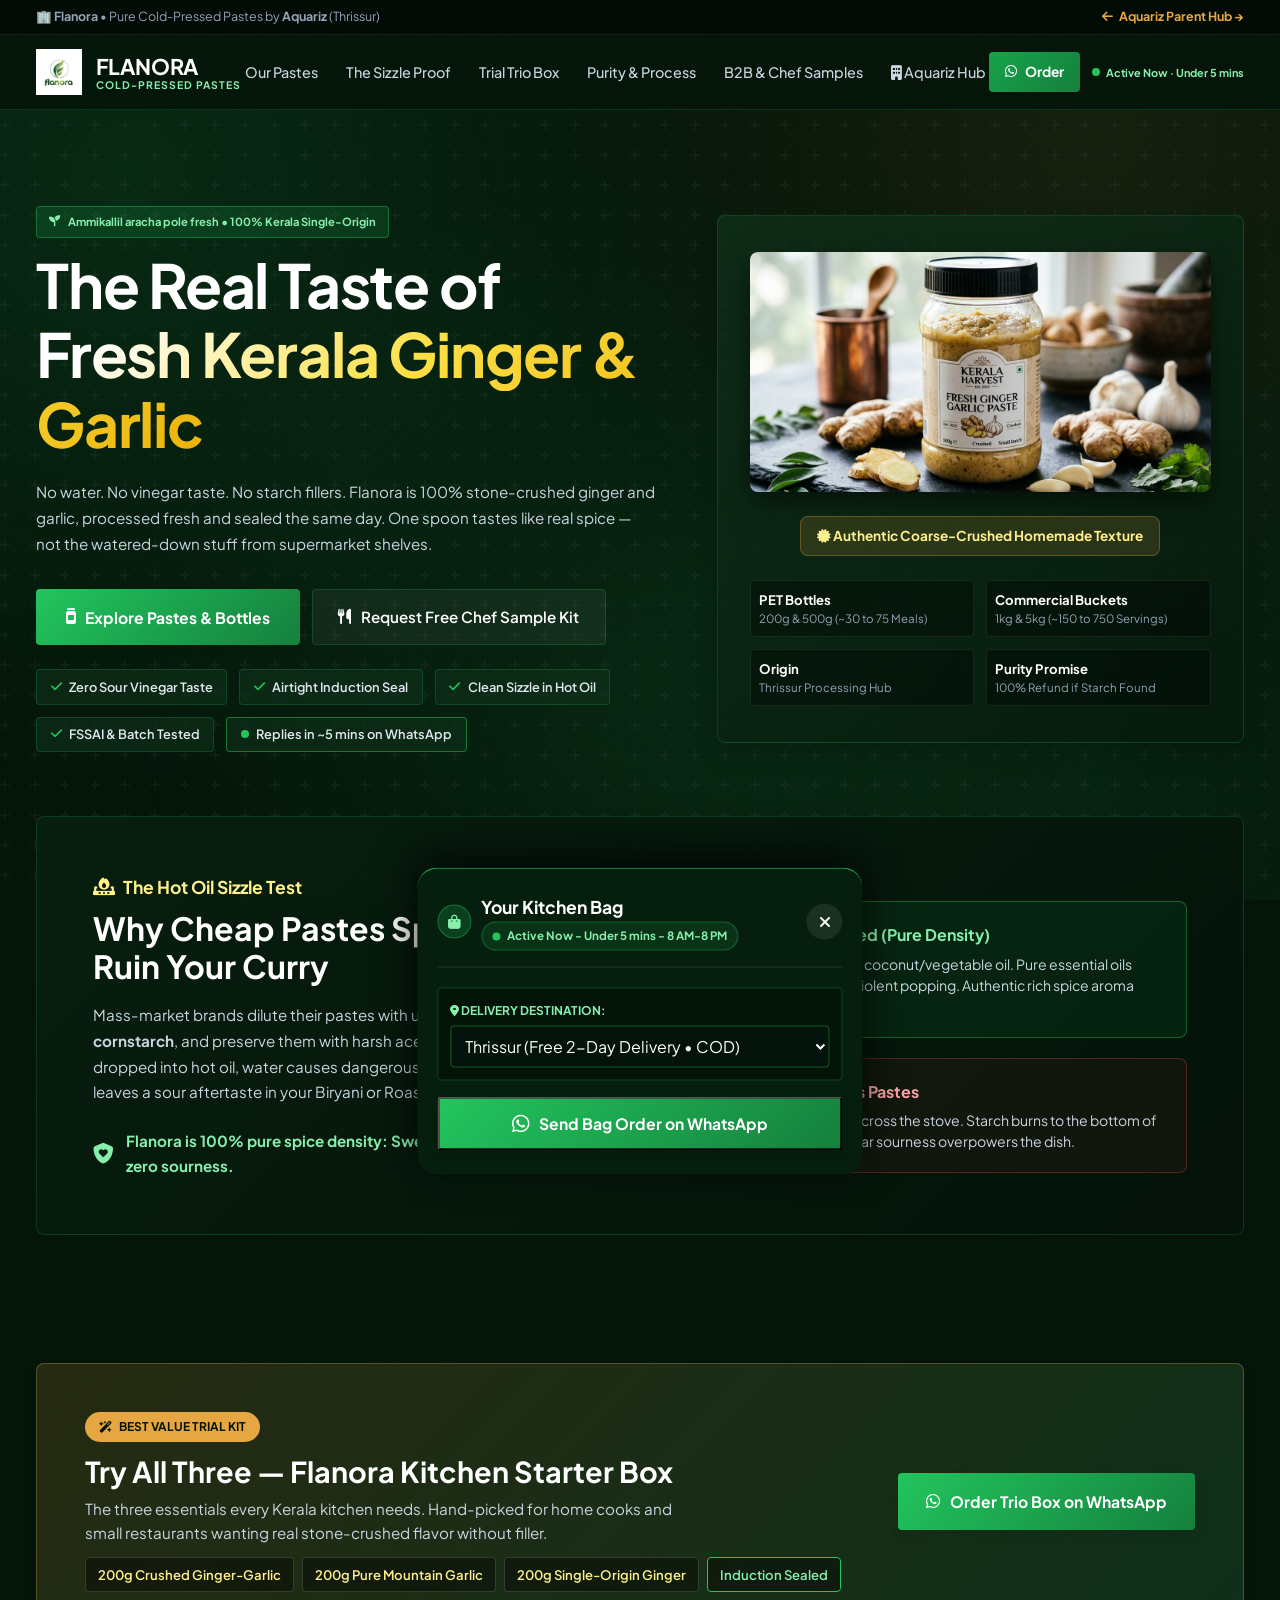
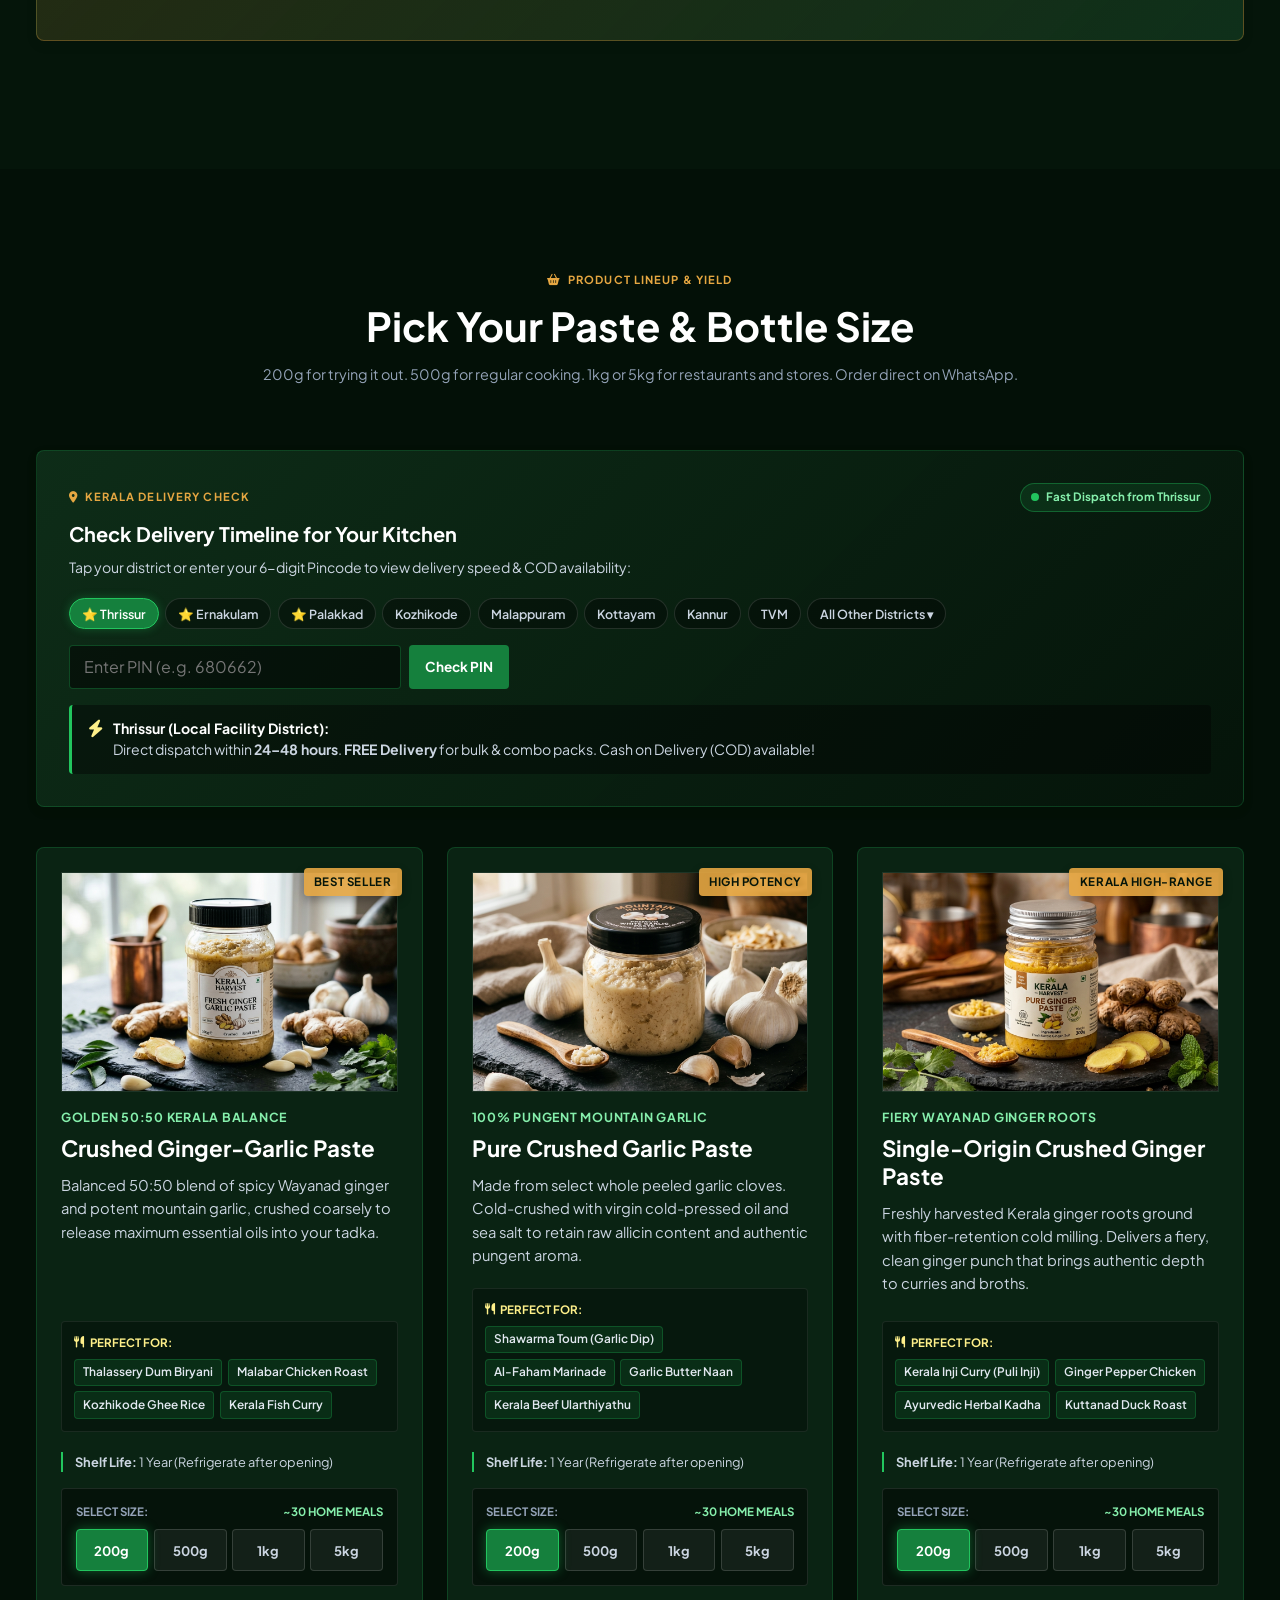
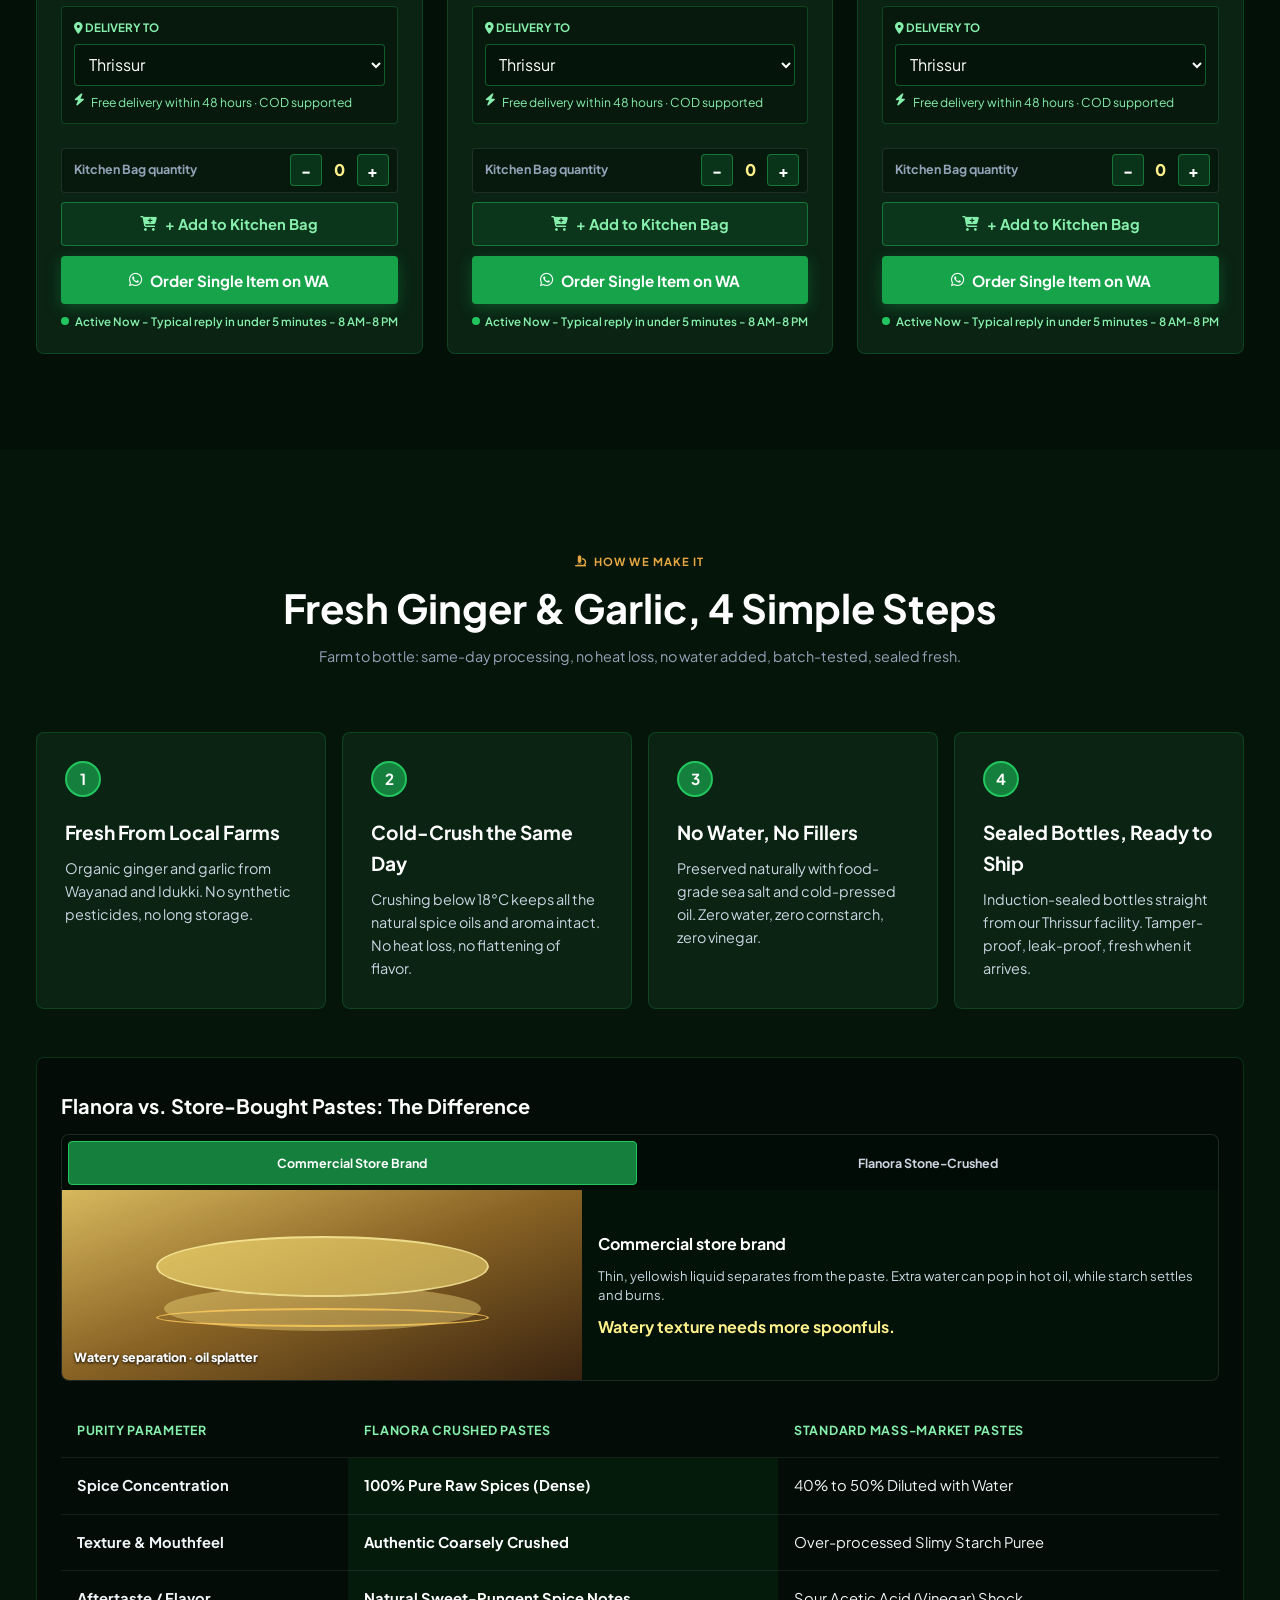
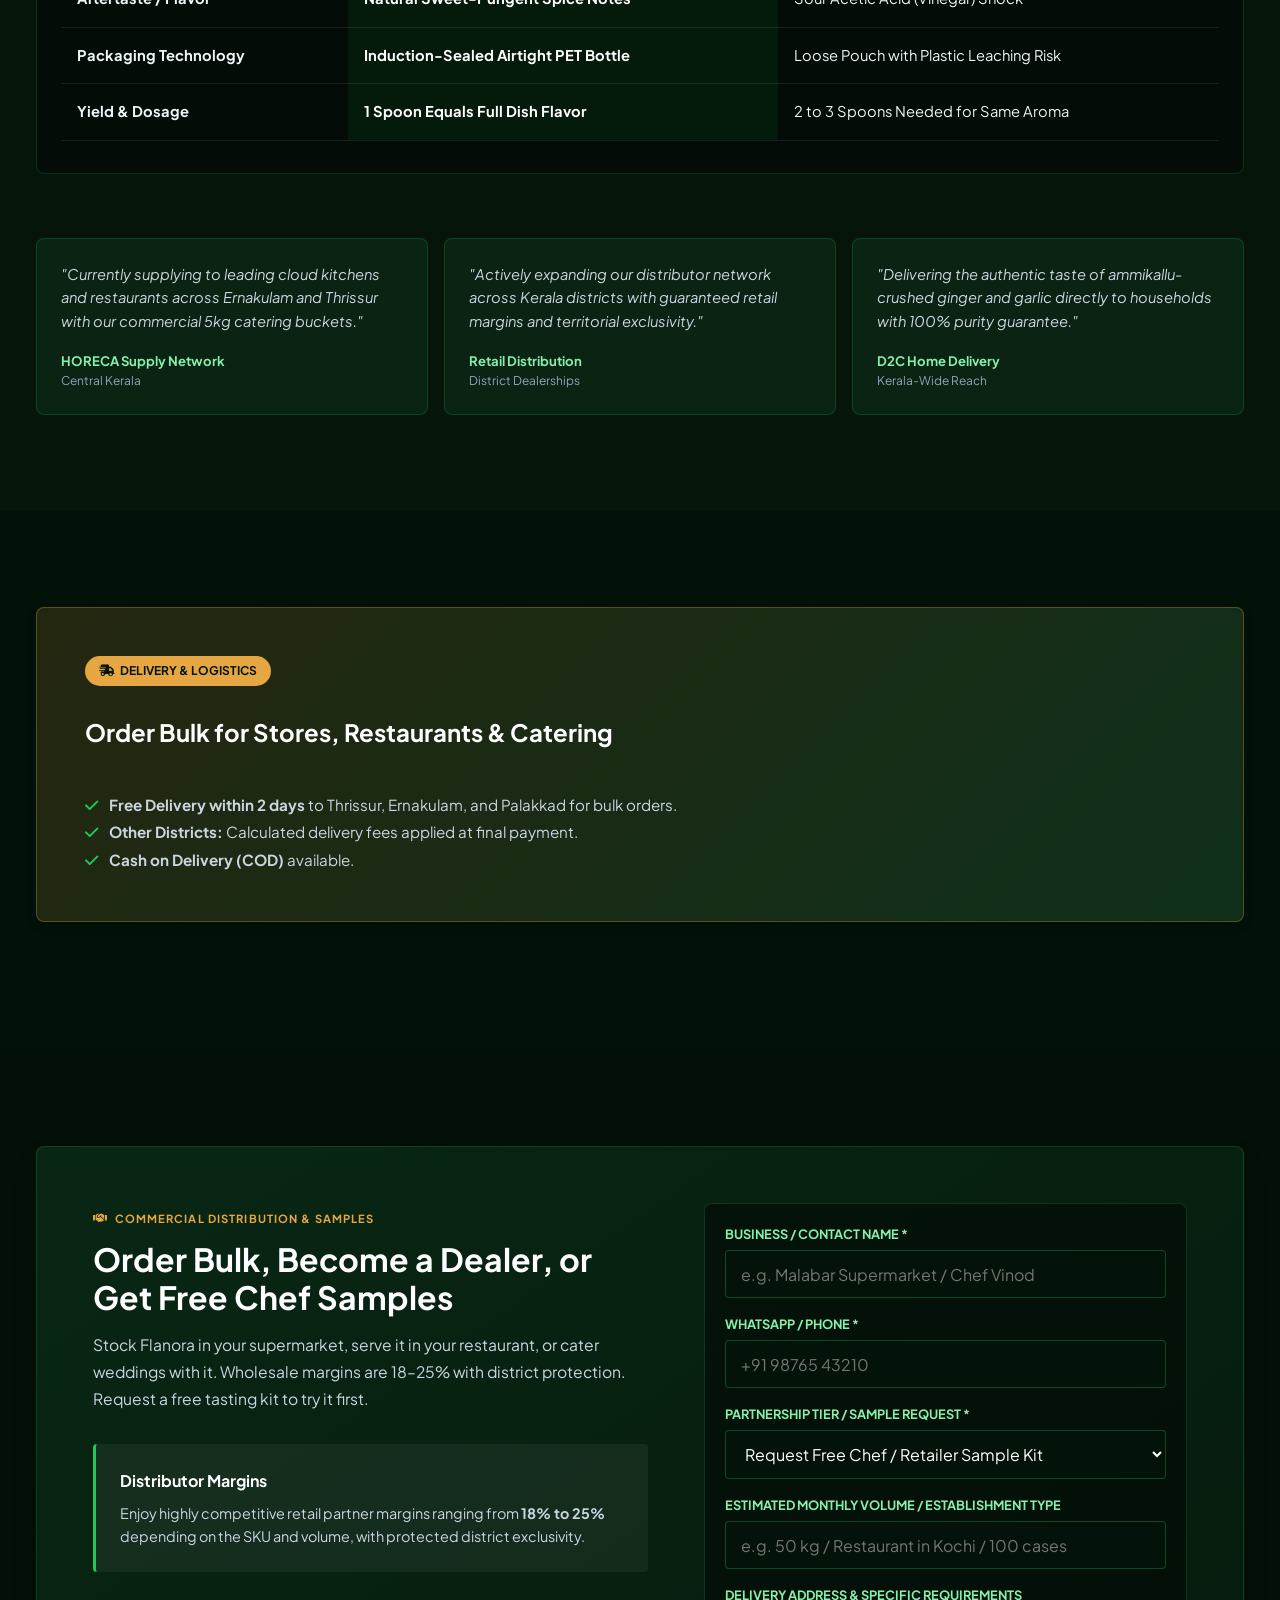
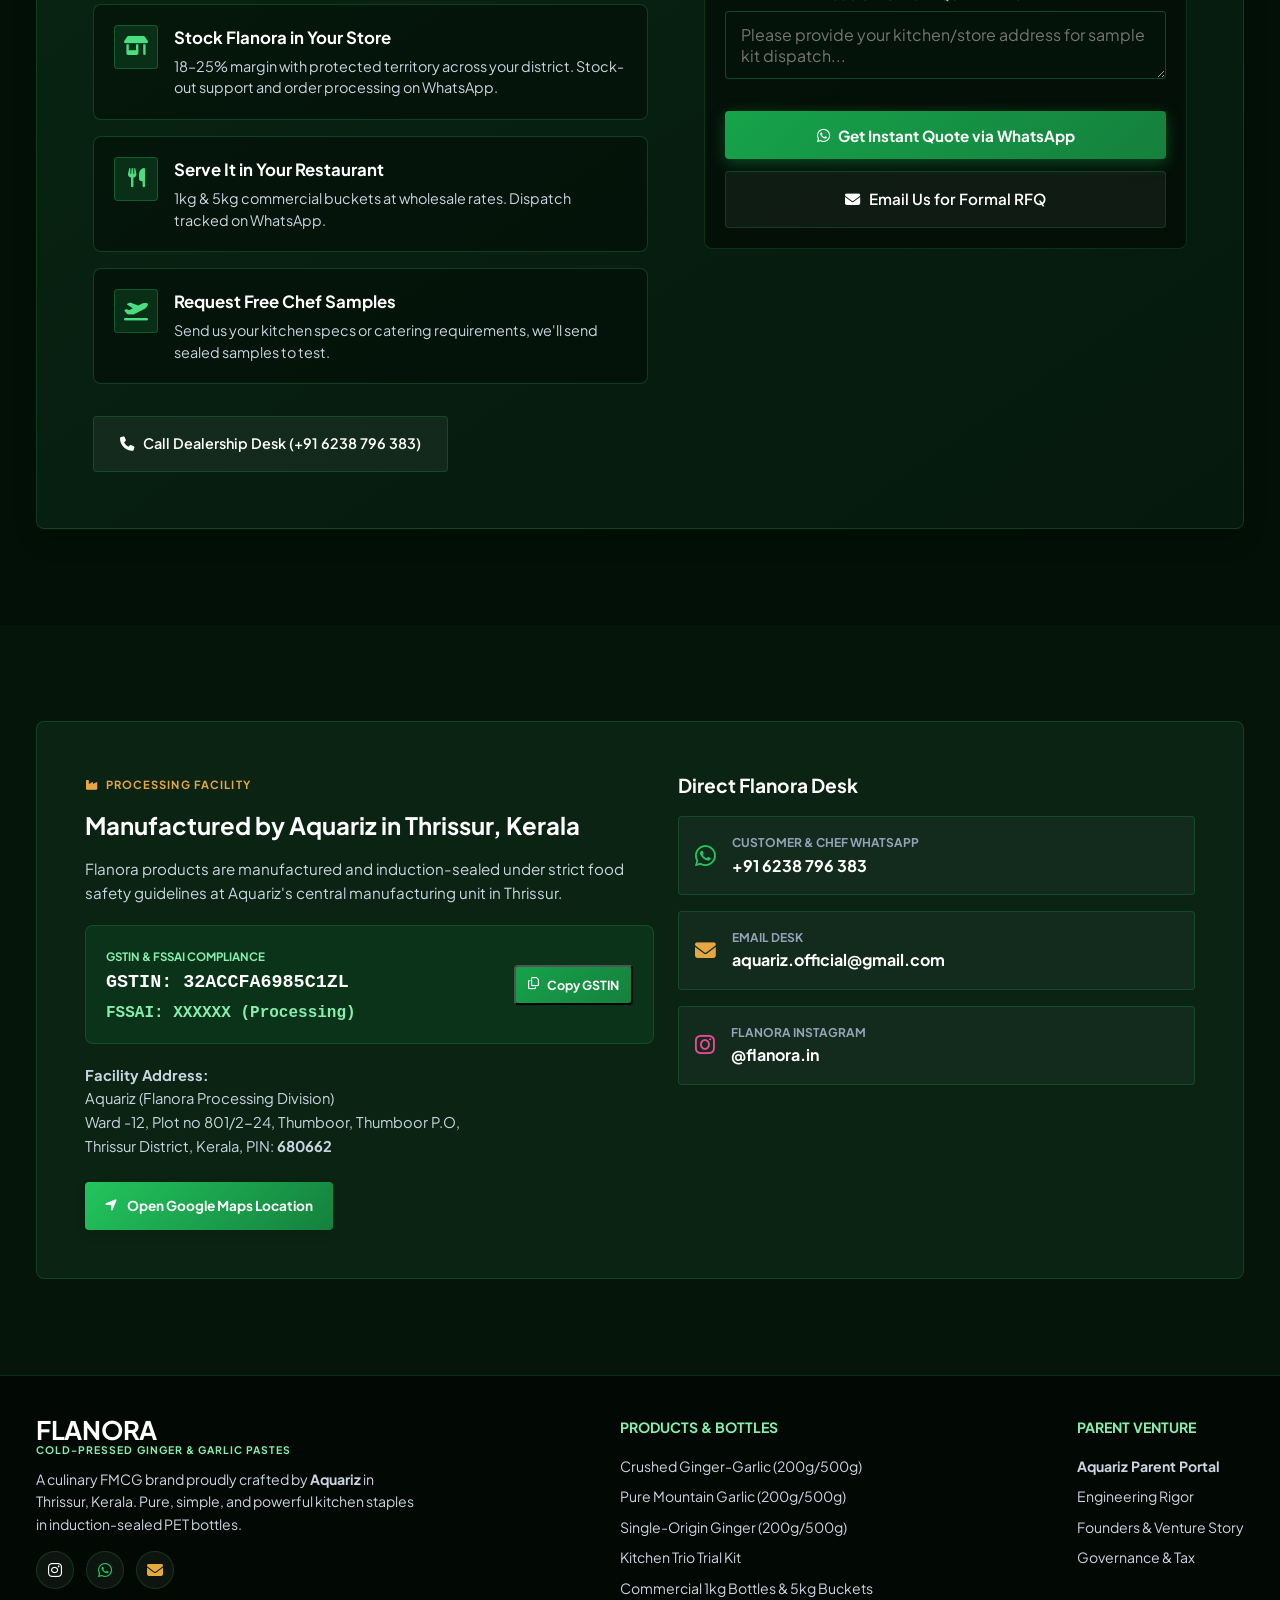
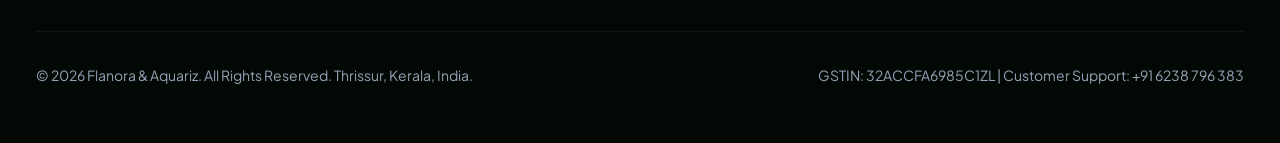
==== commit 19e6d447: "Refactor code structure for improved readability and maintainability" ====
--- a/flanora/index.html
+++ b/flanora/index.html
@@ -2773,9 +2773,9 @@
             </h1>
 
             <p class="hero-description">
-              Zero water dilution. Zero vinegar shock. Zero cornstarch fillers.
-              <strong>Flanora delivers 100% stone-crushed density in induction-sealed PET bottles</strong>, so 1 spoon
-              delivers triple the aroma of watery commercial brands.
+              No water. No vinegar taste. No starch fillers. Flanora is 100% stone-crushed ginger and garlic, processed
+              fresh and sealed the same day. One spoon tastes like real spice — not the watered-down stuff from
+              supermarket shelves.
             </p>
 
             <div class="hero-button-group">
@@ -2885,10 +2885,10 @@
         <div class="bundle-banner-card">
           <div>
             <div class="bundle-badge"><i class="fa-solid fa-wand-magic-sparkles"></i> Best Value Trial Kit</div>
-            <h2 class="bundle-title">Flanora Kitchen Trio Starter Box</h2>
+            <h2 class="bundle-title">Try All Three — Flanora Kitchen Starter Box</h2>
             <p style="color: #cbd5e1; font-size: 0.95rem; max-width: 620px; line-height: 1.6;">
-              Experience all three culinary essentials in one box. Handpicked for Kerala households wanting authentic
-              stone-crushed flavor.
+              The three essentials every Kerala kitchen needs. Hand-picked for home cooks and small restaurants wanting
+              real stone-crushed flavor without filler.
             </p>
             <div class="bundle-items-pills">
               <span class="bundle-pill">200g Crushed Ginger-Garlic</span>
@@ -2914,9 +2914,10 @@
       <div class="container">
         <div class="section-header-center">
           <div class="badge-sub"><i class="fa-solid fa-basket-shopping"></i> Product Lineup &amp; Yield</div>
-          <h2 class="section-heading">Select Your Paste &amp; Bottle Size</h2>
+          <h2 class="section-heading">Pick Your Paste &amp; Bottle Size</h2>
           <p class="section-subtext">
-            Choose your desired quantity below to calculate your kitchen yield and generate an instant WhatsApp order.
+            200g for trying it out. 500g for regular cooking. 1kg or 5kg for restaurants and stores. Order direct on
+            WhatsApp.
           </p>
         </div>
 
@@ -3258,44 +3259,46 @@
     <section class="section-spacing" id="process">
       <div class="container">
         <div class="section-header-center">
-          <div class="badge-sub"><i class="fa-solid fa-microscope"></i> Manufacturing Integrity</div>
-          <h2 class="section-heading">The 4-Stage Farm-to-Kitchen Journey</h2>
+          <div class="badge-sub"><i class="fa-solid fa-microscope"></i> How We Make It</div>
+          <h2 class="section-heading">Fresh Ginger & Garlic, 4 Simple Steps</h2>
           <p class="section-subtext">
-            How we protect delicate spice aromas from thermal heat and chemical contamination.
+            Farm to bottle: same-day processing, no heat loss, no water added, batch-tested, sealed fresh.
           </p>
         </div>
 
         <div class="process-timeline-grid">
           <div class="process-step-card">
             <div class="step-number-badge">1</div>
-            <h3 class="step-title">Single-Origin Harvest</h3>
+            <h3 class="step-title">Fresh From Local Farms</h3>
             <p class="step-desc">
-              Procured directly from small-holder organic farms in Wayanad and Idukki with zero synthetic pesticides.
+              Organic ginger and garlic from Wayanad and Idukki. No synthetic pesticides, no long storage.
             </p>
           </div>
 
           <div class="process-step-card">
             <div class="step-number-badge">2</div>
-            <h3 class="step-title">Cryo-Cold Crushing</h3>
+            <h3 class="step-title">Cold-Crush the Same Day</h3>
             <p class="step-desc">
-              Low-temperature mechanical crushing below 18&deg;C prevents thermal dissipation of volatile spice
-              essences.
+              Crushing below 18°C keeps all the natural spice oils and aroma intact. No heat loss, no flattening of
+              flavor.
             </p>
           </div>
 
           <div class="process-step-card">
             <div class="step-number-badge">3</div>
-            <h3 class="step-title">Natural Mineral Seal</h3>
+            <h3 class="step-title">No Water, No Fillers</h3>
             <p class="step-desc">
-              Preserved naturally with food-grade sea salt and cold-pressed edible oil. 0% added water or cornstarch.
+              Preserved naturally with food-grade sea salt and cold-pressed oil. Zero water, zero cornstarch, zero
+              vinegar.
             </p>
           </div>
 
           <div class="process-step-card">
             <div class="step-number-badge">4</div>
-            <h3 class="step-title">Induction-Sealed PET</h3>
+            <h3 class="step-title">Sealed Bottles, Ready to Ship</h3>
             <p class="step-desc">
-              Airtight tamper-proof induction foil sealed over PET bottles in our Thrissur unit for zero-leak freshness.
+              Induction-sealed bottles straight from our Thrissur facility. Tamper-proof, leak-proof, fresh when it
+              arrives.
             </p>
           </div>
         </div>
@@ -3305,7 +3308,7 @@
           <div
             style="display:flex; justify-content:space-between; align-items:center; flex-wrap:wrap; gap:0.5rem; margin-bottom: 0.75rem;">
             <h3 style="font-size: 1.25rem; font-weight: 700; color: #fff;">
-              Why Flanora Outperforms Mass Commercial Pastes
+              Flanora vs. Store-Bought Pastes: The Difference
             </h3>
             <div class="table-scroll-hint-mobile">
               <i class="fa-solid fa-arrows-left-right"></i> Swipe sideways to compare
@@ -3412,7 +3415,7 @@
       <div class="container">
         <div class="bundle-banner-card" style="flex-direction: column; align-items: flex-start;">
           <div class="bundle-badge"><i class="fa-solid fa-truck-fast"></i> Delivery & Logistics</div>
-          <h2 class="bundle-title" style="font-size: 1.5rem;">Fast & Reliable Shipping Across Kerala</h2>
+          <h2 class="bundle-title" style="font-size: 1.5rem;">Order Bulk for Stores, Restaurants & Catering</h2>
           <ul
             style="color: #cbd5e1; font-size: 0.95rem; line-height: 1.8; margin-top: 1rem; list-style: none; padding: 0;">
             <li><i class="fa-solid fa-check" style="color: #22c55e; margin-right: 0.5rem;"></i> <strong>Free Delivery
@@ -3433,10 +3436,10 @@
           <!-- Left info & Cleanly Aligned Tiers -->
           <div>
             <div class="badge-sub"><i class="fa-solid fa-handshake"></i> Commercial Distribution &amp; Samples</div>
-            <h2 class="b2b-title">Wholesale, Dealership &amp; Chef Sample Kits</h2>
+            <h2 class="b2b-title">Order Bulk, Become a Dealer, or Get Free Chef Samples</h2>
             <p class="b2b-p">
-              We supply supermarkets, luxury restaurants, wedding caterers, and regional distributors across Kerala and
-              export channels. <strong>Request a free commercial tasting kit for your kitchen.</strong>
+              Stock Flanora in your supermarket, serve it in your restaurant, or cater weddings with it. Wholesale
+              margins are 18–25% with district protection. Request a free tasting kit to try it first.
             </p>
 
 
@@ -3453,27 +3456,30 @@
               <div class="b2b-tier-card">
                 <div class="b2b-tier-icon"><i class="fa-solid fa-shop"></i></div>
                 <div class="b2b-tier-content">
-                  <span class="b2b-tier-name">District Distributorships</span>
-                  <span class="b2b-tier-desc">Exclusive retail margin tiers (18–25%) with territorial protection across
-                    Kerala districts.</span>
+                  <span class="b2b-tier-name">Stock Flanora in Your Store</span>
+                  <span class="b2b-tier-desc">18–25% margin with protected territory across your district. Stock-out
+                    support and order processing on WhatsApp.
+                  </span>
                 </div>
               </div>
 
               <div class="b2b-tier-card">
                 <div class="b2b-tier-icon"><i class="fa-solid fa-utensils"></i></div>
                 <div class="b2b-tier-content">
-                  <span class="b2b-tier-name">HORECA &amp; Catering (1kg / 5kg Buckets)</span>
-                  <span class="b2b-tier-desc">Commercial food service buckets with custom batch pricing that saves 30%
-                    on kitchen spice spend.</span>
+                  <span class="b2b-tier-name">Serve It in Your Restaurant</span>
+                  <span class="b2b-tier-desc">1kg & 5kg commercial buckets at wholesale rates. Dispatch tracked on
+                    WhatsApp.
+                  </span>
                 </div>
               </div>
 
               <div class="b2b-tier-card">
                 <div class="b2b-tier-icon"><i class="fa-solid fa-plane-departure"></i></div>
                 <div class="b2b-tier-content">
-                  <span class="b2b-tier-name">GCC &amp; Export Inquiries</span>
-                  <span class="b2b-tier-desc">Vacuum sealed containerized bulk packaging compliant with UAE, Saudi, and
-                    GCC food standards.</span>
+                  <span class="b2b-tier-name">Request Free Chef Samples</span>
+                  <span class="b2b-tier-desc">Send us your kitchen specs or catering requirements, we'll send sealed
+                    samples to test.
+                  </span>
                 </div>
               </div>
             </div>
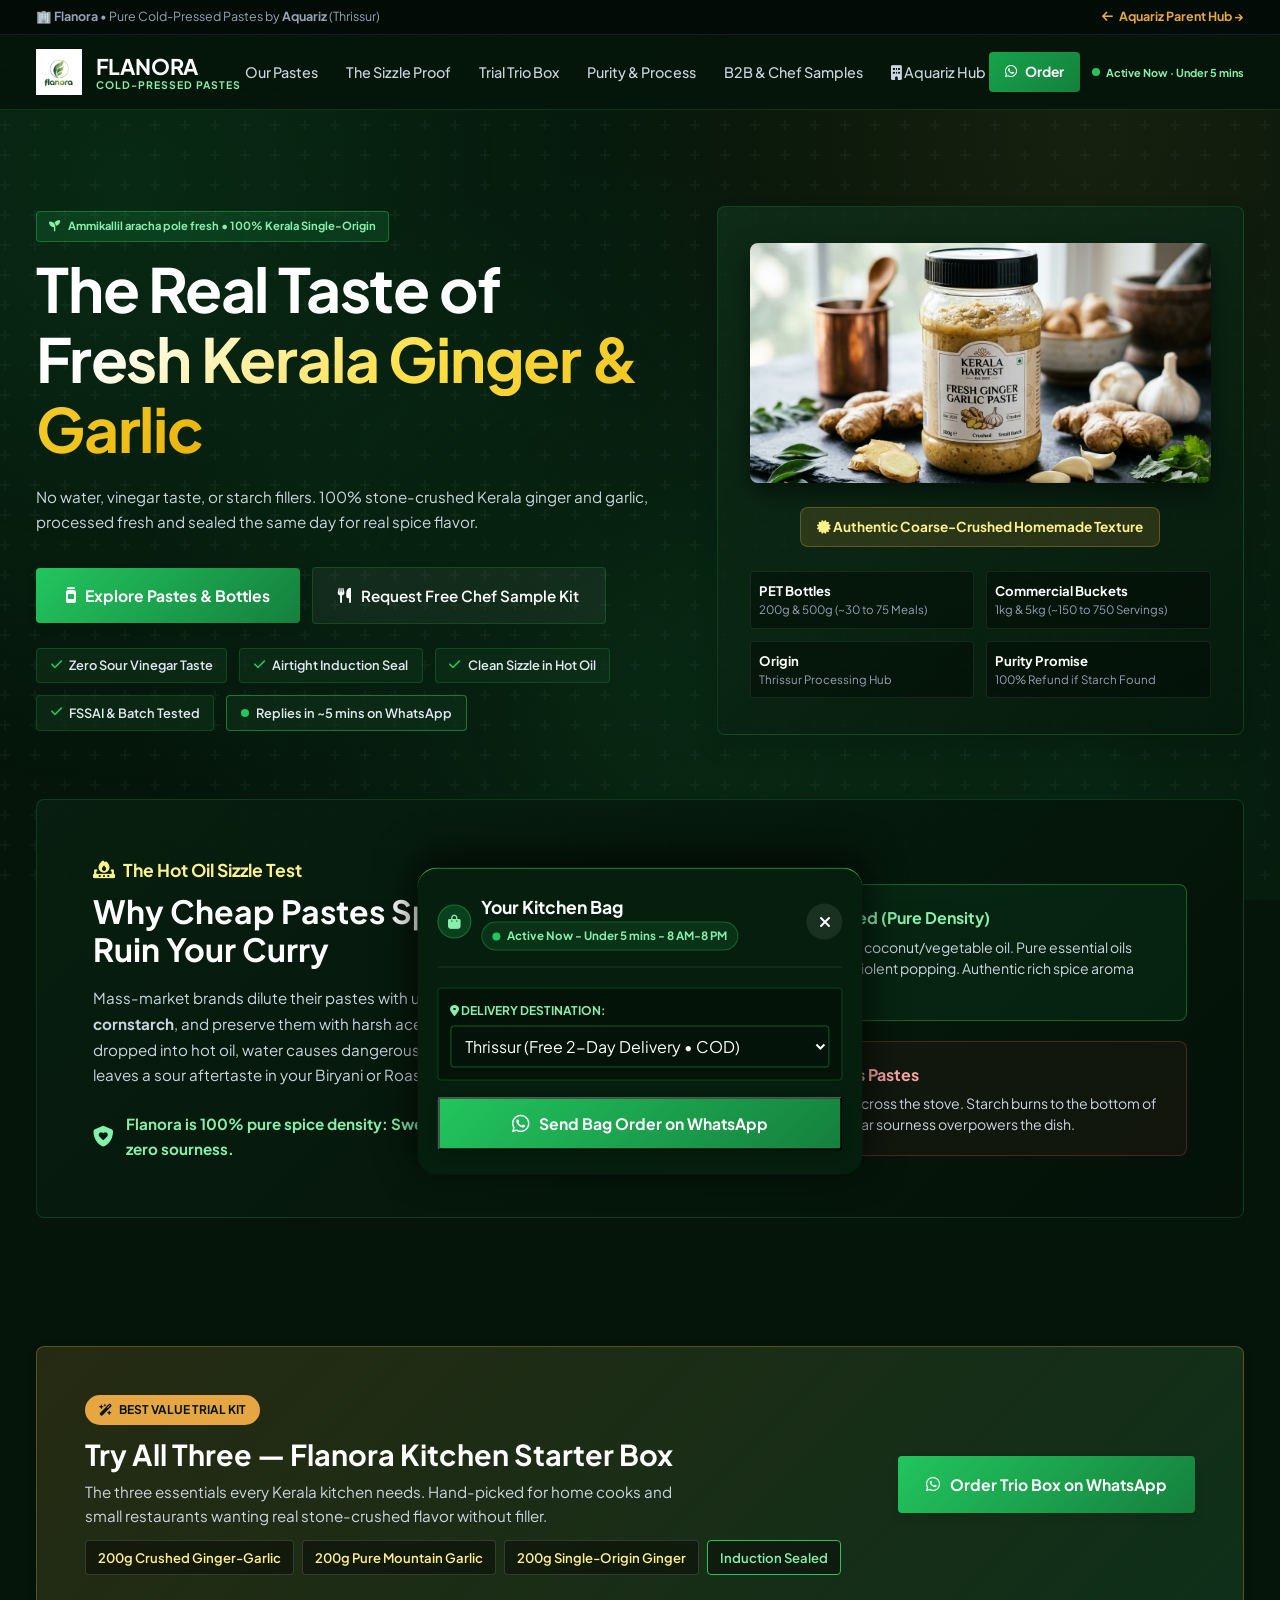
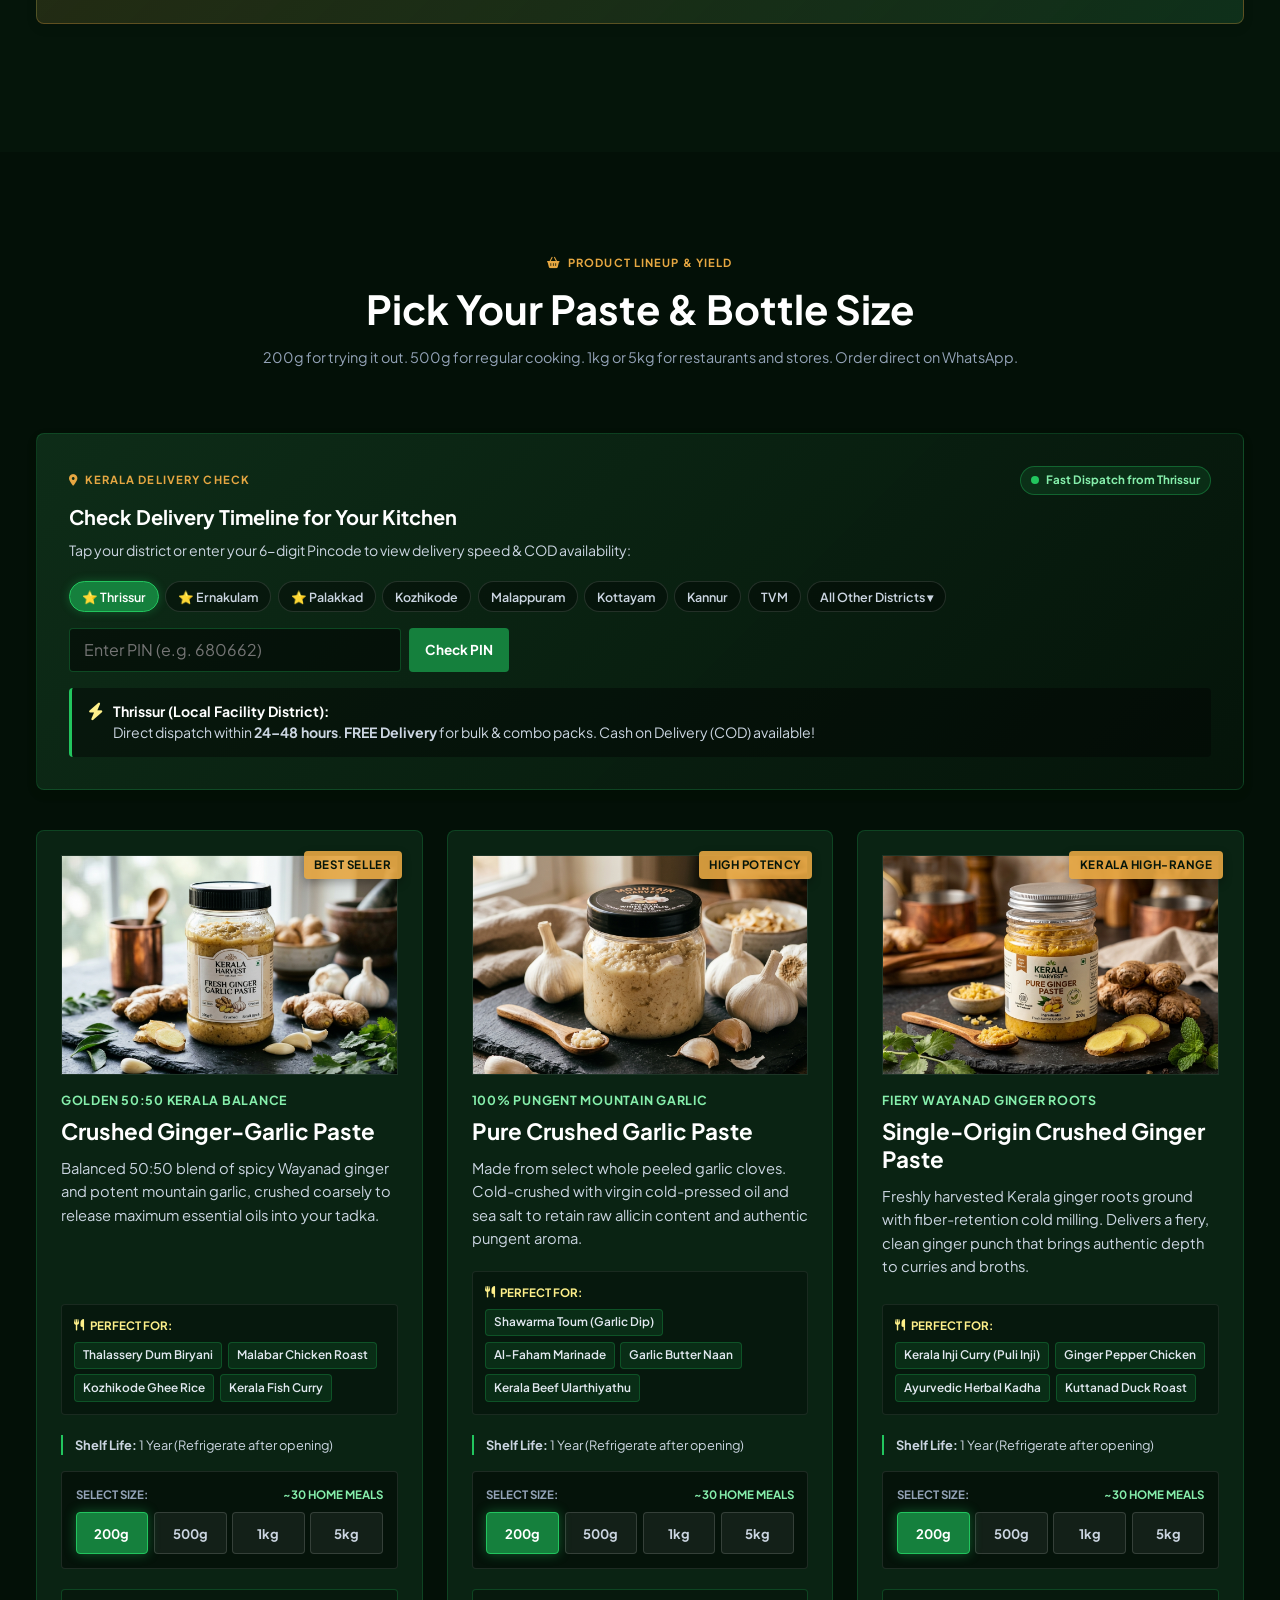
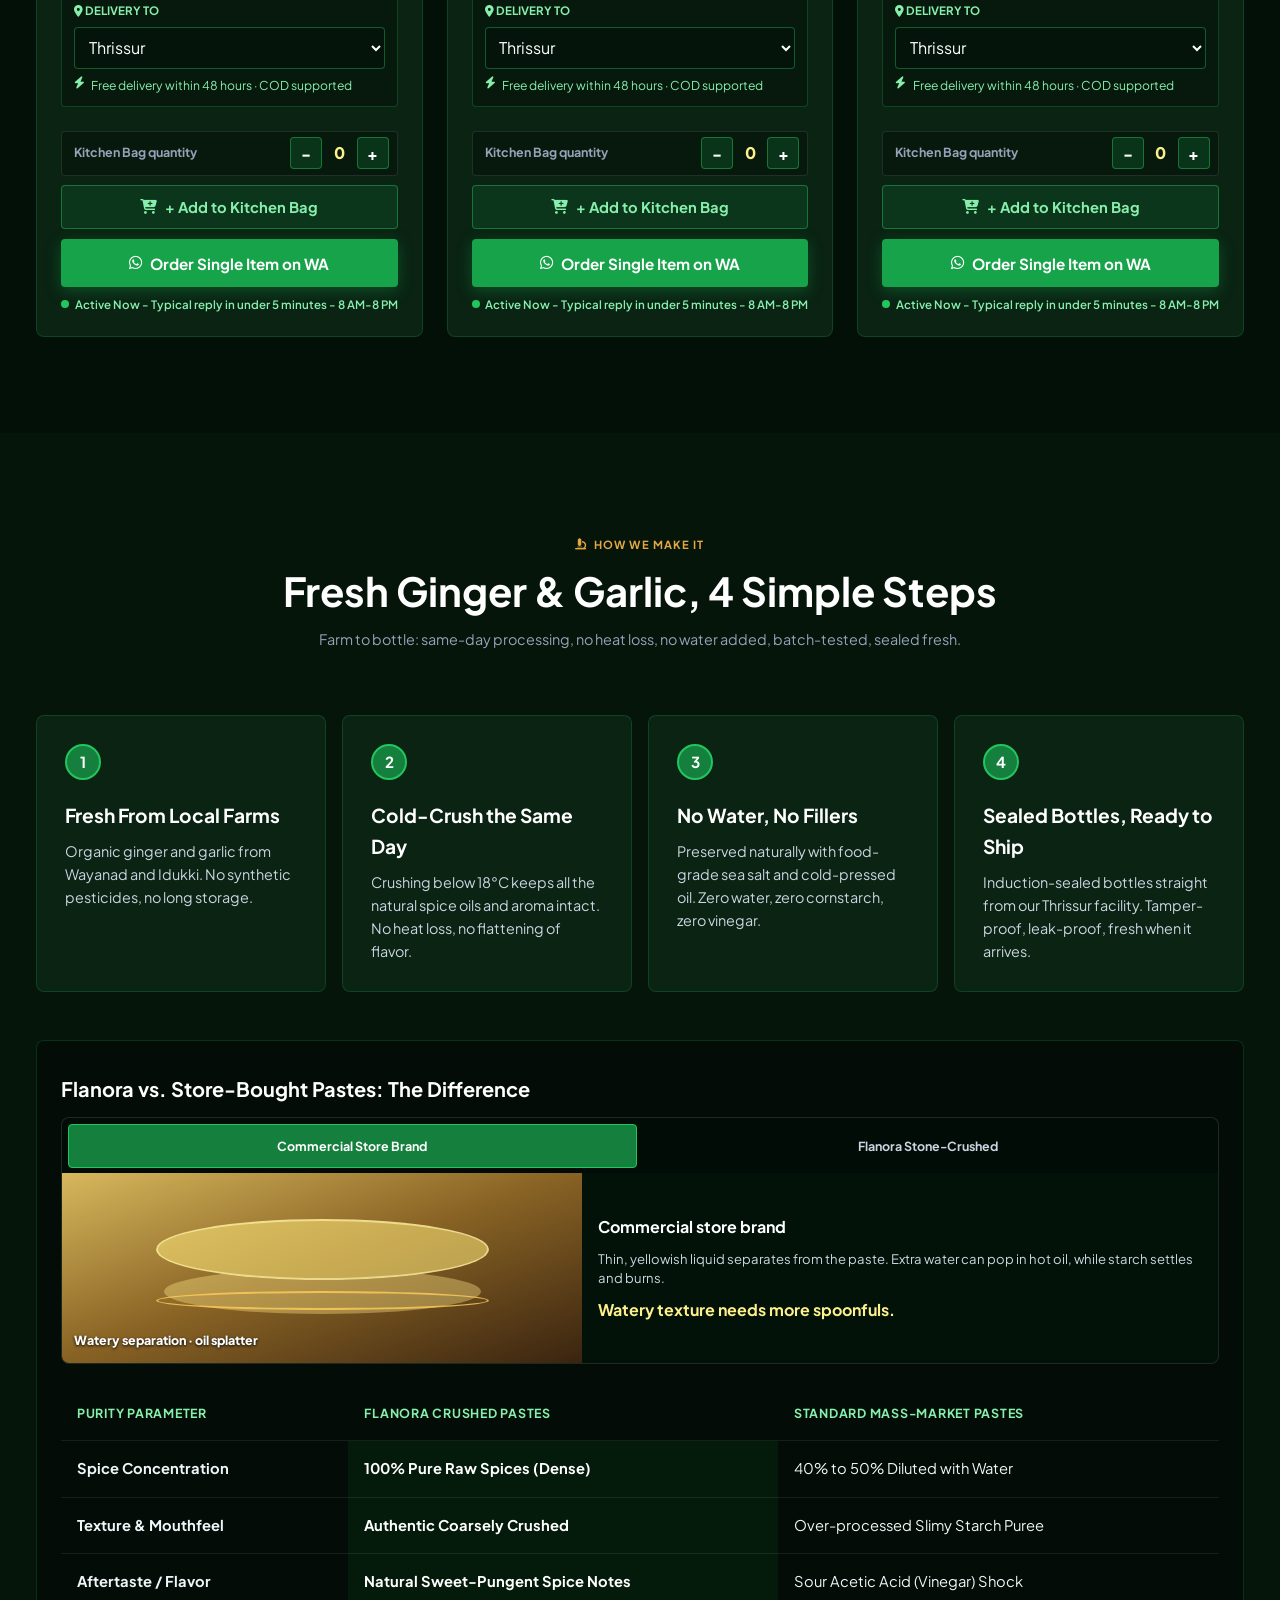
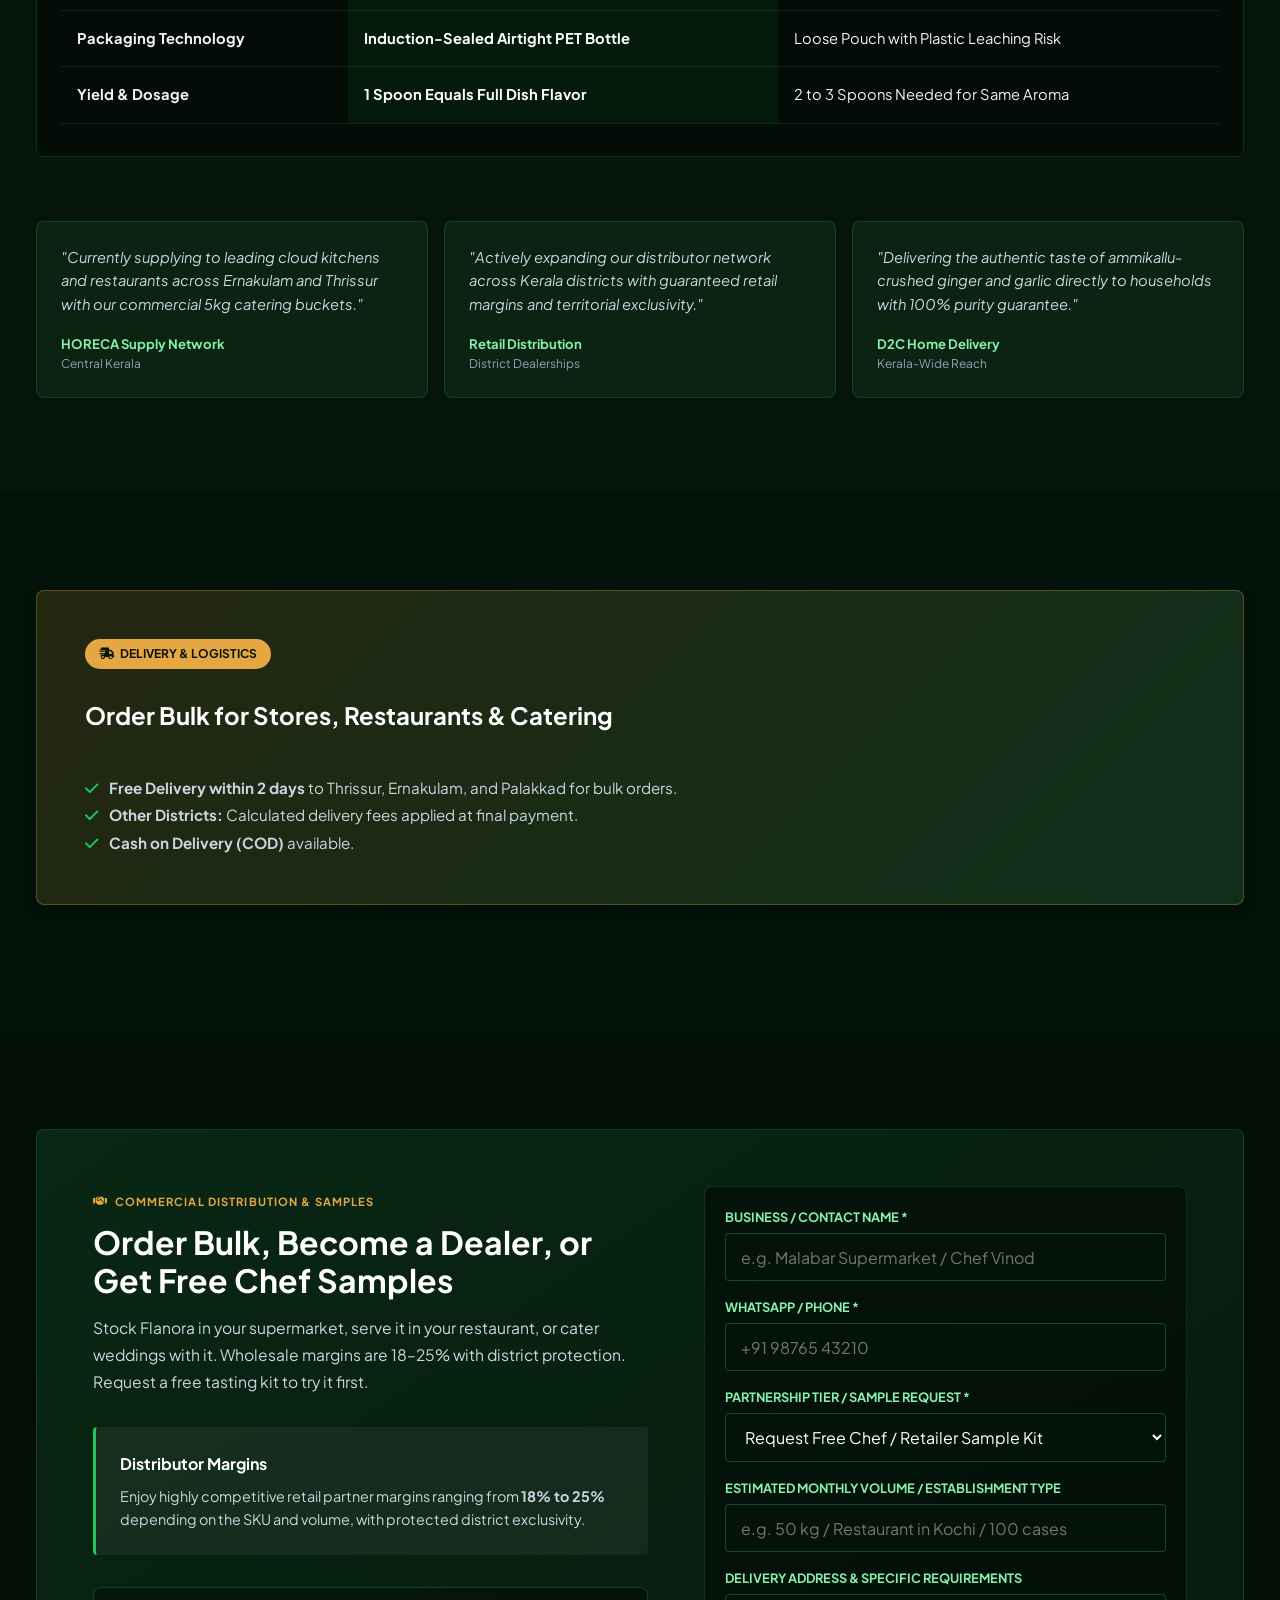
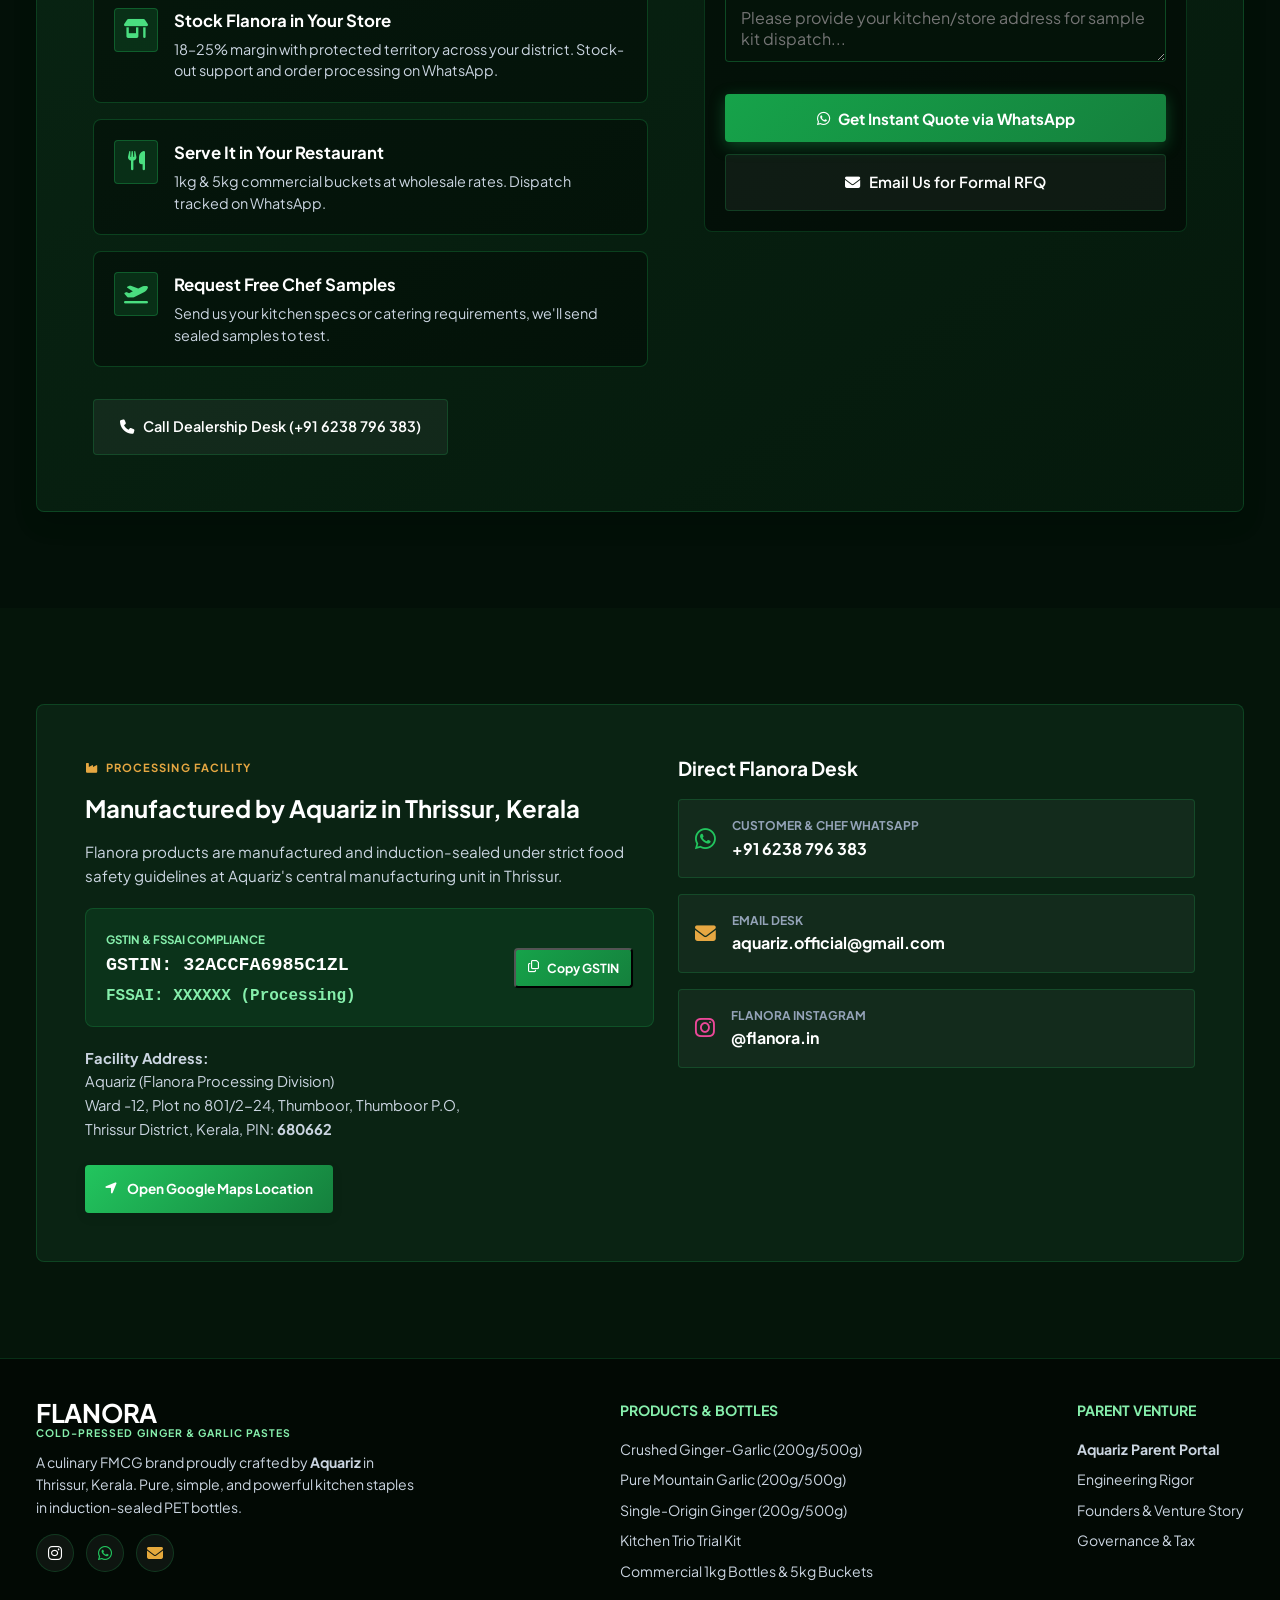
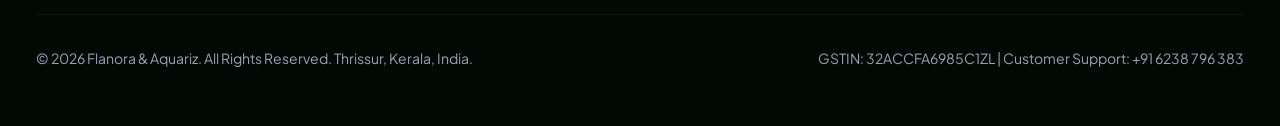
==== commit 8fe4cf79: "Update documentation and modify HTML files for improved layout" ====
--- a/flanora/index.html
+++ b/flanora/index.html
@@ -108,6 +108,16 @@
       --transition-smooth: 0.35s cubic-bezier(0.16, 1, 0.3, 1);
     }
 
+    @media (prefers-reduced-motion: reduce) {
+      html { scroll-behavior: auto; }
+      *, *::before, *::after {
+        animation-duration: 0.01ms !important;
+        animation-iteration-count: 1 !important;
+        transition-duration: 0.01ms !important;
+        scroll-behavior: auto !important;
+      }
+    }
+
     *,
     *::before,
     *::after {
@@ -115,14 +125,12 @@
       margin: 0;
       padding: 0;
     }
-
     html {
       scroll-behavior: smooth;
       -webkit-text-size-adjust: 100%;
       background-color: var(--color-bg);
       scroll-padding-top: 74px;
     }
-
     body {
       font-family: var(--font-body);
       background-color: var(--color-bg);
@@ -411,6 +419,11 @@
 
     .flanora-drawer.open {
       transform: translateX(0);
+    }
+
+    :where(a, button, input, select, textarea):focus-visible {
+      outline: 3px solid var(--color-accent-light);
+      outline-offset: 3px;
     }
 
     .drawer-top {
@@ -1704,6 +1717,12 @@
 
     .btn-flanora-bar:active {
       transform: scale(0.96);
+    }
+
+    @media (max-width: 767px) {
+      .trust-chips-row .trust-chip:nth-child(n + 4) {
+        display: none;
+      }
     }
 
     .bar-wa {
@@ -2109,8 +2128,8 @@
 
     .bag-bar-icon {
       position: relative;
-      width: 38px;
-      height: 38px;
+      width: 44px;
+      height: 44px;
       background: rgba(34, 197, 94, 0.2);
       border: 1px solid rgba(34, 197, 94, 0.4);
       border-radius: 50%;
@@ -2287,8 +2306,8 @@
       color: #fff;
       font-size: 1rem;
       font-weight: 700;
-      width: 28px;
-      height: 28px;
+      width: 44px;
+      height: 44px;
       display: flex;
       align-items: center;
       justify-content: center;
@@ -2310,7 +2329,9 @@
       color: #ef4444;
       font-size: 0.85rem;
       cursor: pointer;
-      padding: 0.25rem;
+      padding: 0.5rem;
+      min-width: 44px;
+      min-height: 44px;
       touch-action: manipulation;
     }
 
@@ -2340,7 +2361,7 @@
     },
     "image": "https://aquariz.in/flanora/logo-flanora.png"
   }
-  
+  </script><!--
     // =========================================================================
     // FEATURE 3: KERALA DISTRICT & PINCODE CHECKER LOGIC
     // =========================================================================
@@ -2368,6 +2389,7 @@
       const icon = info.type === 'fast' ? '<i class="fa-solid fa-bolt" style="color: #fef08a; font-size:1.1rem; margin-top:2px;"></i>' : '<i class="fa-solid fa-truck" style="color: #60a5fa; font-size:1.1rem; margin-top:2px;"></i>';
       const heading = info.type === 'fast' ? `<strong style="color: #86efac;">${districtName} (Free 48h Route):</strong>` : `<strong style="color: #fff;">${districtName} Delivery:</strong>`;
 
+      document.getElementById('deliveryResultCard').setAttribute('aria-live', 'polite');
       document.getElementById('deliveryResultCard').innerHTML = `
         <div style="display:flex; align-items:flex-start; gap:0.6rem;">
           ${icon}
@@ -2591,17 +2613,28 @@
       }
     }
 
+    let lastBagFocus;
+    let lastBagFocus;
     function openKitchenBagModal() {
       if (kitchenBag.length === 0) return;
+      lastBagFocus = document.activeElement;
       document.getElementById('bagModalBackdrop').classList.add('open');
-      document.getElementById('bagModal').classList.add('open');
+      const modal = document.getElementById('bagModal');
+      modal.classList.add('open');
+      modal.removeAttribute('inert');
+      modal.setAttribute('aria-hidden', 'false');
       document.body.style.overflow = 'hidden';
+      modal.querySelector('.btn-modal-close').focus();
     }
 
     function closeKitchenBagModal() {
       document.getElementById('bagModalBackdrop').classList.remove('open');
-      document.getElementById('bagModal').classList.remove('open');
+      const modal = document.getElementById('bagModal');
+      modal.classList.remove('open');
+      modal.setAttribute('aria-hidden', 'true');
+      modal.setAttribute('inert', '');
       document.body.style.overflow = '';
+      if (lastBagFocus) lastBagFocus.focus();
     }
 
     function sendKitchenBagOrderWhatsApp() {
@@ -2671,7 +2704,7 @@
       }
     }
 
-  </script>
+  </script>-->
 </head>
 
 <body>
@@ -2694,7 +2727,8 @@
   <header class="navbar">
     <div class="container nav-inner">
       <a href="index.html" class="brand-header-link" aria-label="Flanora Home">
-        <img src="logo-flanora.png" alt="Flanora Brand Logo" class="flanora-nav-logo" />
+        <img src="logo-flanora.png" alt="Flanora Brand Logo" class="flanora-nav-logo"
+          width="1024" height="1024" decoding="async" />
         <div class="flanora-title-text">
           <span class="flanora-brand-title">FLANORA</span>
           <span class="flanora-by-parent">Cold-Pressed Pastes</span>
@@ -2717,7 +2751,8 @@
           <span>Order</span>
         </a>
         <span class="nav-whatsapp-status"><span class="pulse-dot"></span> Active Now · Under 5 mins</span>
-        <button class="btn-mobile-toggle" id="flanoraMenuToggle" aria-label="Toggle Menu">
+        <button class="btn-mobile-toggle" id="flanoraMenuToggle" aria-label="Open menu"
+          aria-expanded="false" aria-controls="flanoraDrawer">
           <i class="fa-solid fa-bars"></i>
         </button>
       </div>
@@ -2725,7 +2760,8 @@
   </header>
 
   <!-- Mobile Drawer -->
-  <div class="flanora-drawer" id="flanoraDrawer" aria-hidden="true">
+  <div class="flanora-drawer" id="flanoraDrawer" role="dialog" aria-modal="true"
+    aria-label="Flanora navigation" aria-hidden="true" inert>
     <div class="drawer-top">
       <div class="flanora-title-text">
         <span class="flanora-brand-title">FLANORA</span>
@@ -2773,9 +2809,8 @@
             </h1>
 
             <p class="hero-description">
-              No water. No vinegar taste. No starch fillers. Flanora is 100% stone-crushed ginger and garlic, processed
-              fresh and sealed the same day. One spoon tastes like real spice — not the watered-down stuff from
-              supermarket shelves.
+              No water, vinegar taste, or starch fillers. 100% stone-crushed Kerala ginger and garlic,
+              processed fresh and sealed the same day for real spice flavor.
             </p>
 
             <div class="hero-button-group">
@@ -2803,7 +2838,8 @@
           <!-- Hero Showcase Card -->
           <div class="hero-showcase-card">
             <img src="../assets/images/flanora_ginger_garlic_jar.jpg" alt="Flanora Fresh Kerala Ginger Garlic Paste"
-              class="flanora-hero-image-pane" loading="lazy" />
+              class="flanora-hero-image-pane" width="1200" height="896" loading="eager" fetchpriority="high"
+              decoding="async" />
             <div class="hero-badge-seal">
               <i class="fa-solid fa-certificate"></i> Authentic Coarse-Crushed Homemade Texture
             </div>
@@ -2976,7 +3012,7 @@
 
             <div class="product-photo-wrap">
               <img src="../assets/images/flanora_ginger_garlic_jar.jpg" alt="Flanora Crushed Ginger-Garlic Paste"
-                class="product-photo-img" loading="lazy" />
+                class="product-photo-img" width="1200" height="896" loading="lazy" decoding="async" />
             </div>
 
             <div class="product-tagline">Golden 50:50 Kerala Balance</div>
@@ -3070,7 +3106,7 @@
 
             <div class="product-photo-wrap">
               <img src="../assets/images/flanora_garlic_jar.jpg" alt="Flanora Pure Crushed Mountain Garlic Paste"
-                class="product-photo-img" loading="lazy" />
+                class="product-photo-img" width="1200" height="896" loading="lazy" decoding="async" />
             </div>
 
             <div class="product-tagline">100% Pungent Mountain Garlic</div>
@@ -3164,7 +3200,7 @@
 
             <div class="product-photo-wrap">
               <img src="../assets/images/flanora_ginger_jar.jpg" alt="Flanora Single-Origin Crushed Ginger Paste"
-                class="product-photo-img" loading="lazy" />
+                class="product-photo-img" width="1200" height="896" loading="lazy" decoding="async" />
             </div>
 
             <div class="product-tagline">Fiery Wayanad Ginger Roots</div>
@@ -3617,7 +3653,7 @@
               </a>
 
               <!-- Separated Flanora Instagram Handle -->
-              <a href="https://instagram.com/flanora.in" target="_blank" rel="noopener noreferrer"
+              <a href="https://www.instagram.com/flanora.in/" target="_blank" rel="noopener noreferrer"
                 style="background: rgba(255,255,255,0.04); border: 1px solid var(--color-border-emerald); padding: 1rem; border-radius: var(--radius-sm); display: flex; align-items: center; gap: 1rem;">
                 <i class="fa-brands fa-instagram" style="font-size: 1.4rem; color: #ec4899;"></i>
                 <div>
@@ -3648,7 +3684,7 @@
             powerful kitchen staples in induction-sealed PET bottles.
           </p>
           <div style="margin-top: 1rem; display: flex; gap: 0.75rem;">
-            <a href="https://instagram.com/flanora.in" target="_blank" rel="noopener noreferrer"
+            <a href="https://www.instagram.com/flanora.in/" target="_blank" rel="noopener noreferrer"
               style="width: 38px; height: 38px; border-radius: 50%; background: rgba(255,255,255,0.05); border: 1px solid var(--color-border-emerald); display: flex; align-items: center; justify-content: center; color: #fff;"
               aria-label="Flanora Instagram"><i class="fa-brands fa-instagram"></i></a>
             <a href="https://wa.me/916238796383" target="_blank" rel="noopener noreferrer"
@@ -3725,6 +3761,7 @@
   <!-- SCRIPT LOGIC -->
   <script>
     document.getElementById('fYear').textContent = new Date().getFullYear();
+    let lastBagFocus;
 
     // Mobile Drawer Toggle
     const flanoraMenuToggle = document.getElementById('flanoraMenuToggle');
@@ -3732,9 +3769,14 @@
     const flanoraDrawer = document.getElementById('flanoraDrawer');
     const fNavItems = document.querySelectorAll('.f-nav-item');
 
+    let lastFlanoraDrawerFocus;
     function openFlanoraDrawer() {
+      lastFlanoraDrawerFocus = document.activeElement;
       flanoraDrawer.classList.add('open');
+      flanoraDrawer.removeAttribute('inert');
       flanoraDrawer.setAttribute('aria-hidden', 'false');
+      flanoraMenuToggle.setAttribute('aria-expanded', 'true');
+      flanoraMenuToggle.setAttribute('aria-label', 'Close menu');
       document.body.style.overflow = 'hidden';
       flanoraMenuToggle.querySelector('i').classList.remove('fa-bars');
       flanoraMenuToggle.querySelector('i').classList.add('fa-xmark');
@@ -3743,14 +3785,24 @@
     function closeFlanoraDrawer() {
       flanoraDrawer.classList.remove('open');
       flanoraDrawer.setAttribute('aria-hidden', 'true');
+      flanoraDrawer.setAttribute('inert', '');
+      flanoraMenuToggle.setAttribute('aria-expanded', 'false');
+      flanoraMenuToggle.setAttribute('aria-label', 'Open menu');
       document.body.style.overflow = '';
       flanoraMenuToggle.querySelector('i').classList.remove('fa-xmark');
       flanoraMenuToggle.querySelector('i').classList.add('fa-bars');
+      if (lastFlanoraDrawerFocus) lastFlanoraDrawerFocus.focus();
     }
 
     if (flanoraMenuToggle) flanoraMenuToggle.addEventListener('click', openFlanoraDrawer);
     if (flanoraDrawerClose) flanoraDrawerClose.addEventListener('click', closeFlanoraDrawer);
     fNavItems.forEach(item => item.addEventListener('click', closeFlanoraDrawer));
+    document.addEventListener('keydown', event => {
+      if (event.key === 'Escape' && flanoraDrawer.classList.contains('open')) closeFlanoraDrawer();
+      if (event.key === 'Escape' && document.getElementById('bagModal').classList.contains('open')) {
+        closeKitchenBagModal();
+      }
+    });
 
     // Toast
     const toastFlanora = document.getElementById('toastFlanora');
@@ -4003,15 +4055,24 @@
 
     function openKitchenBagModal() {
       if (kitchenBag.length === 0) return;
+      lastBagFocus = document.activeElement;
       document.getElementById('bagModalBackdrop').classList.add('open');
-      document.getElementById('bagModal').classList.add('open');
+      const modal = document.getElementById('bagModal');
+      modal.classList.add('open');
+      modal.removeAttribute('inert');
+      modal.setAttribute('aria-hidden', 'false');
       document.body.style.overflow = 'hidden';
+      modal.querySelector('.btn-modal-close').focus();
     }
 
     function closeKitchenBagModal() {
       document.getElementById('bagModalBackdrop').classList.remove('open');
-      document.getElementById('bagModal').classList.remove('open');
+      const modal = document.getElementById('bagModal');
+      modal.classList.remove('open');
+      modal.setAttribute('aria-hidden', 'true');
+      modal.setAttribute('inert', '');
       document.body.style.overflow = '';
+      if (lastBagFocus) lastBagFocus.focus();
     }
 
     function sendKitchenBagOrderWhatsApp() {
@@ -4034,7 +4095,8 @@
 
   <!-- FLOATING KITCHEN BAG BAR (Feature 1) -->
   <div class="kitchen-bag-floating-bar" id="kitchenBagFloatingBar" style="display: none;">
-    <div class="bag-bar-content" onclick="openKitchenBagModal()">
+    <div class="bag-bar-content" role="button" tabindex="0" aria-label="Review kitchen bag"
+      onclick="openKitchenBagModal()" onkeydown="if (event.key === 'Enter' || event.key === ' ') { event.preventDefault(); openKitchenBagModal(); }">
       <div class="bag-bar-left">
         <div class="bag-bar-icon">
           <i class="fa-solid fa-bag-shopping"></i>
@@ -4053,15 +4115,16 @@
   </div>
 
   <!-- KITCHEN BAG MODAL & BACKDROP (Feature 1 & 3) -->
-  <div class="bag-modal-backdrop" id="bagModalBackdrop" onclick="closeKitchenBagModal()"></div>
-  <div class="bag-modal" id="bagModal" aria-hidden="true">
+  <div class="bag-modal-backdrop" id="bagModalBackdrop" onclick="closeKitchenBagModal()" aria-hidden="true"></div>
+  <div class="bag-modal" id="bagModal" role="dialog" aria-modal="true"
+    aria-labelledby="bagModalTitle" aria-hidden="true" inert>
     <div class="bag-modal-header">
       <div style="display:flex; align-items:center; gap:0.6rem;">
         <div class="bag-bar-icon" style="width:34px; height:34px; font-size:0.9rem;">
           <i class="fa-solid fa-bag-shopping"></i>
         </div>
         <div>
-          <h3 style="font-size:1.1rem; font-weight:700; color:#fff;">Your Kitchen Bag</h3>
+          <h3 id="bagModalTitle" style="font-size:1.1rem; font-weight:700; color:#fff;">Your Kitchen Bag</h3>
           <span class="active-now-badge"><span class="pulse-dot"></span> Active Now - Under 5 mins - 8 AM-8 PM</span>
         </div>
       </div>
